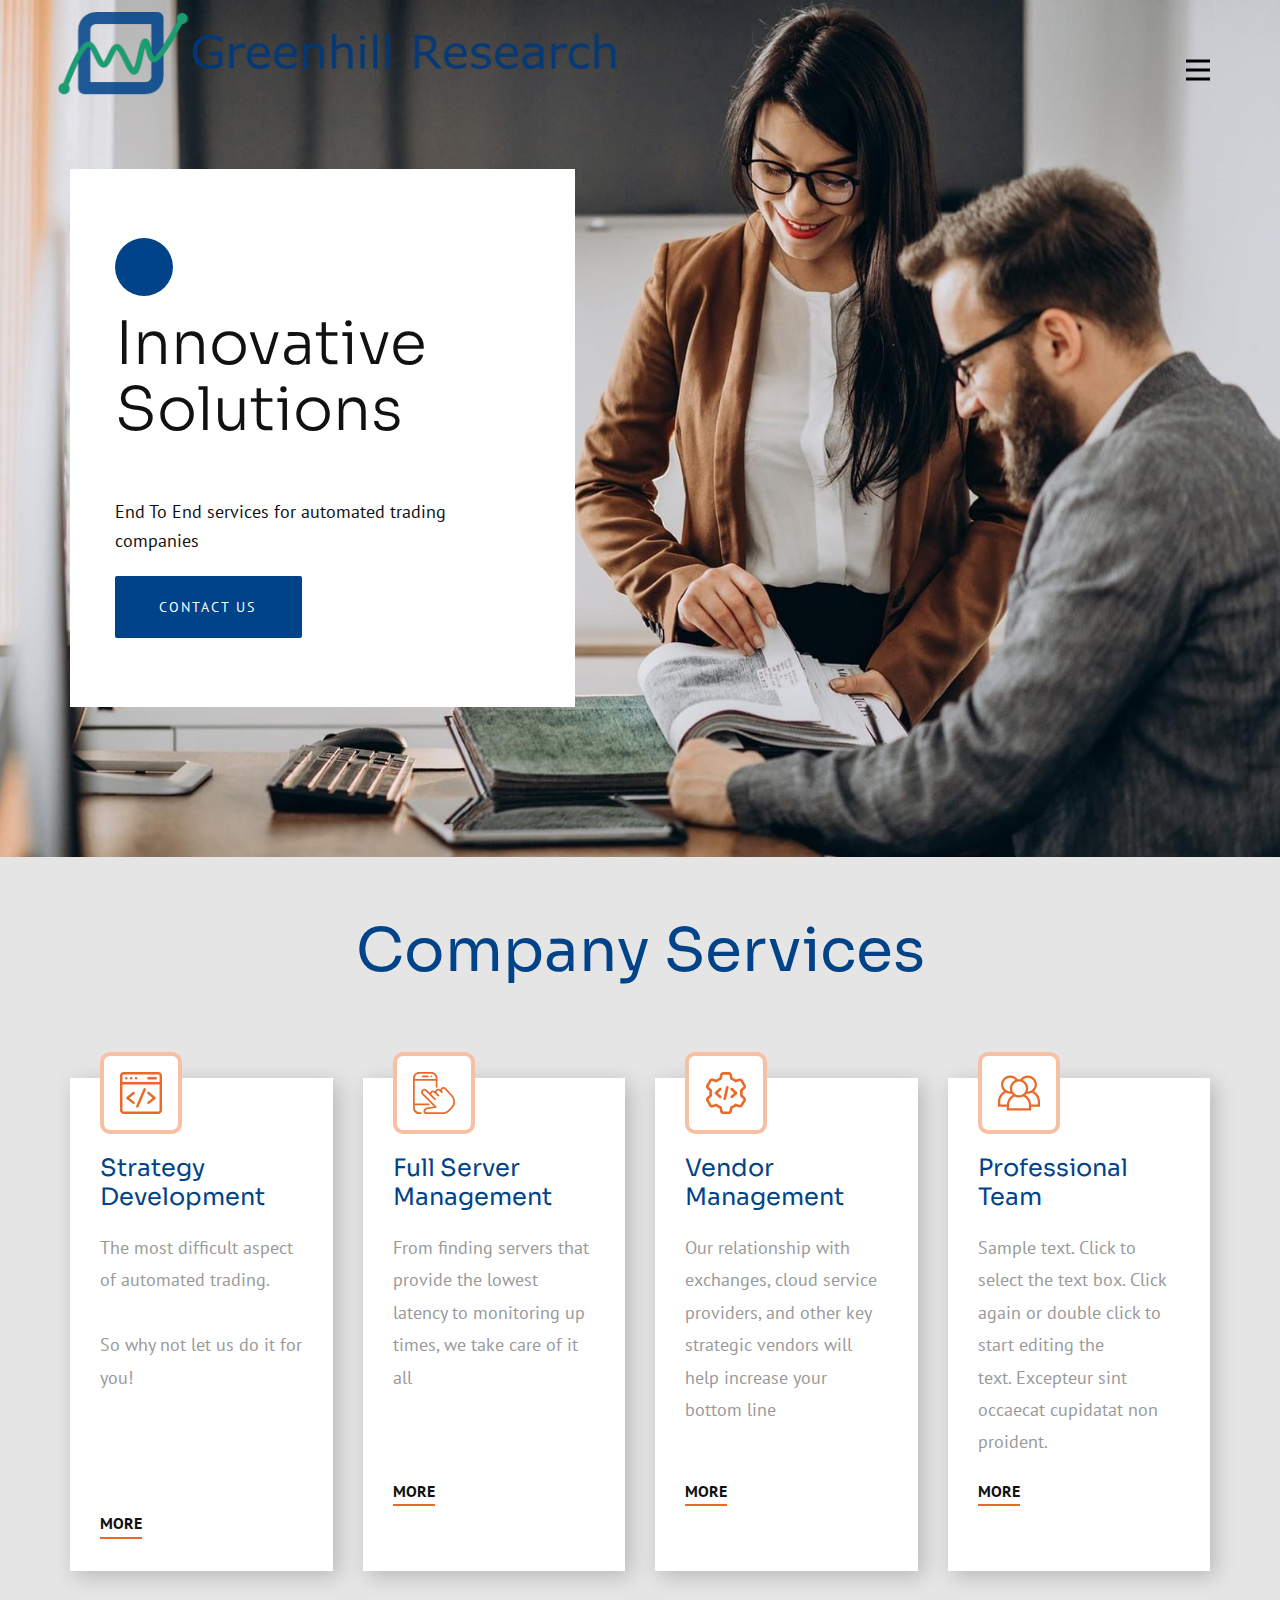
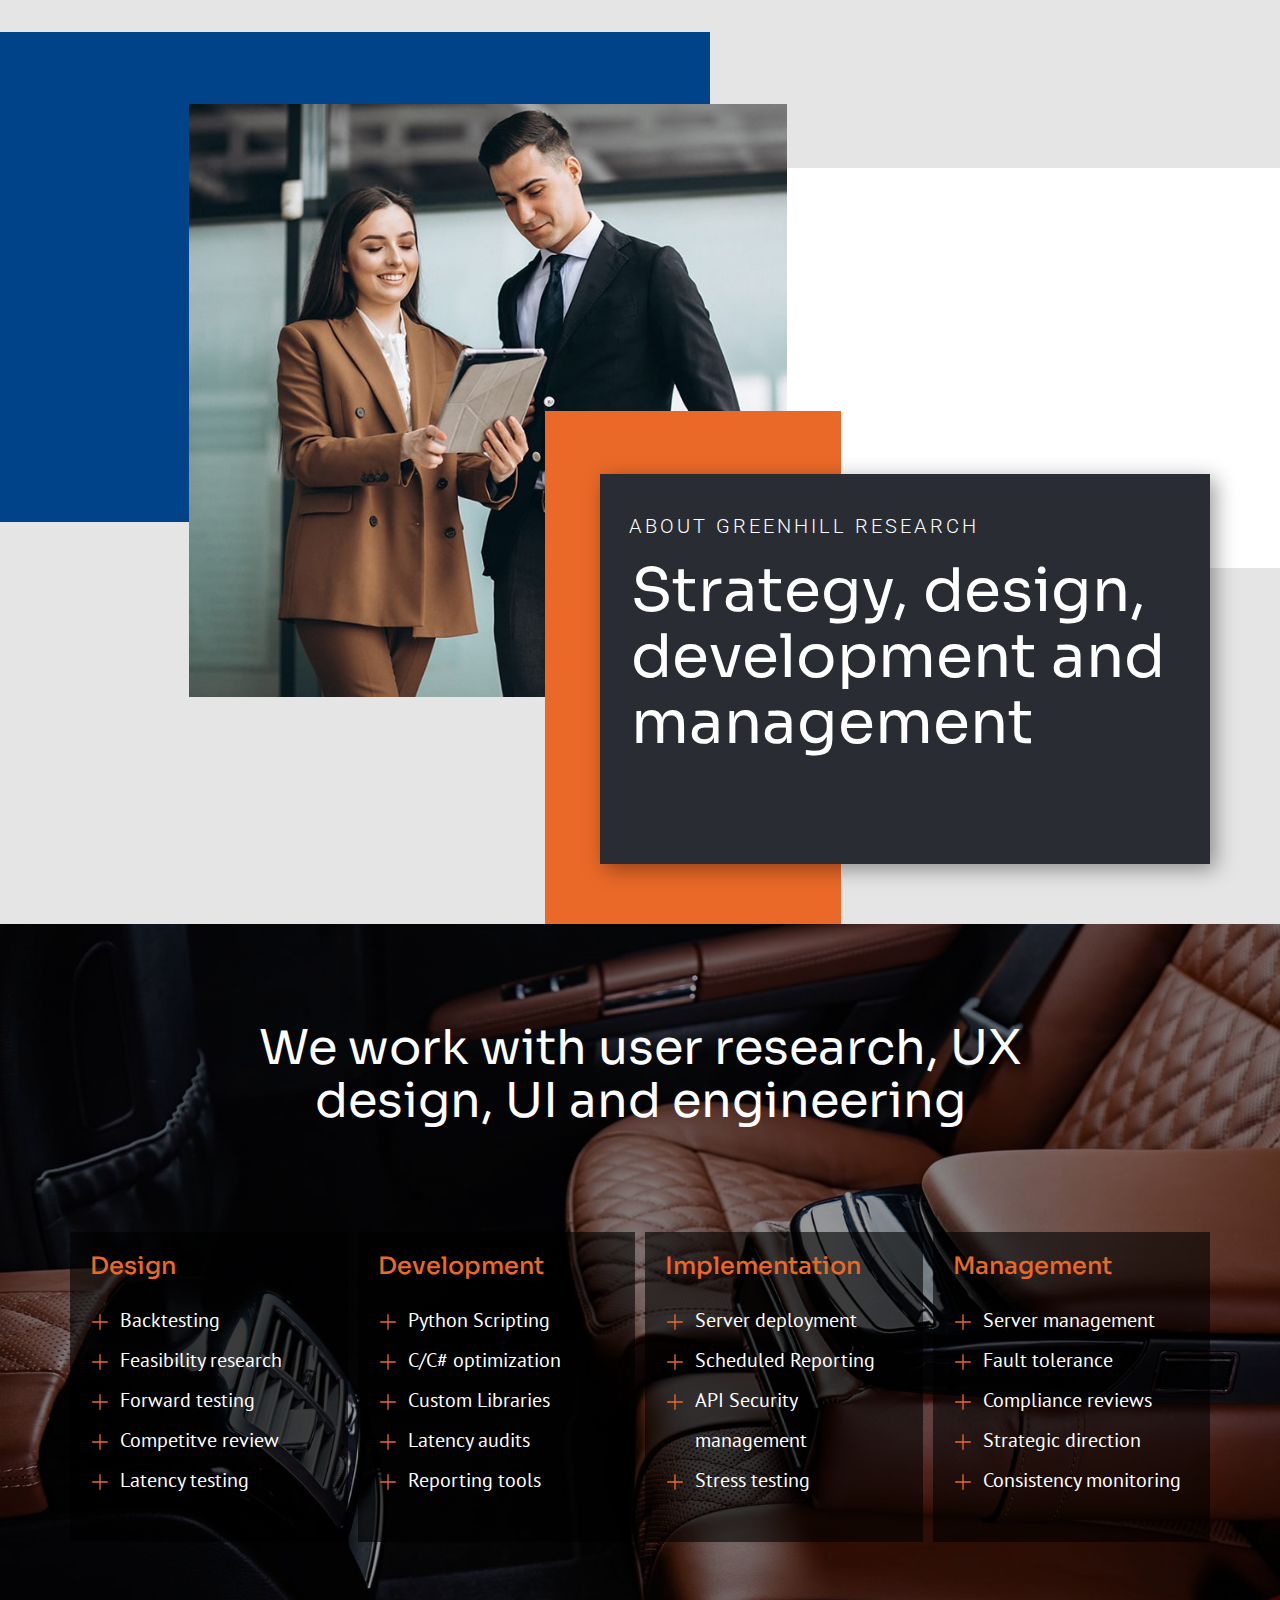
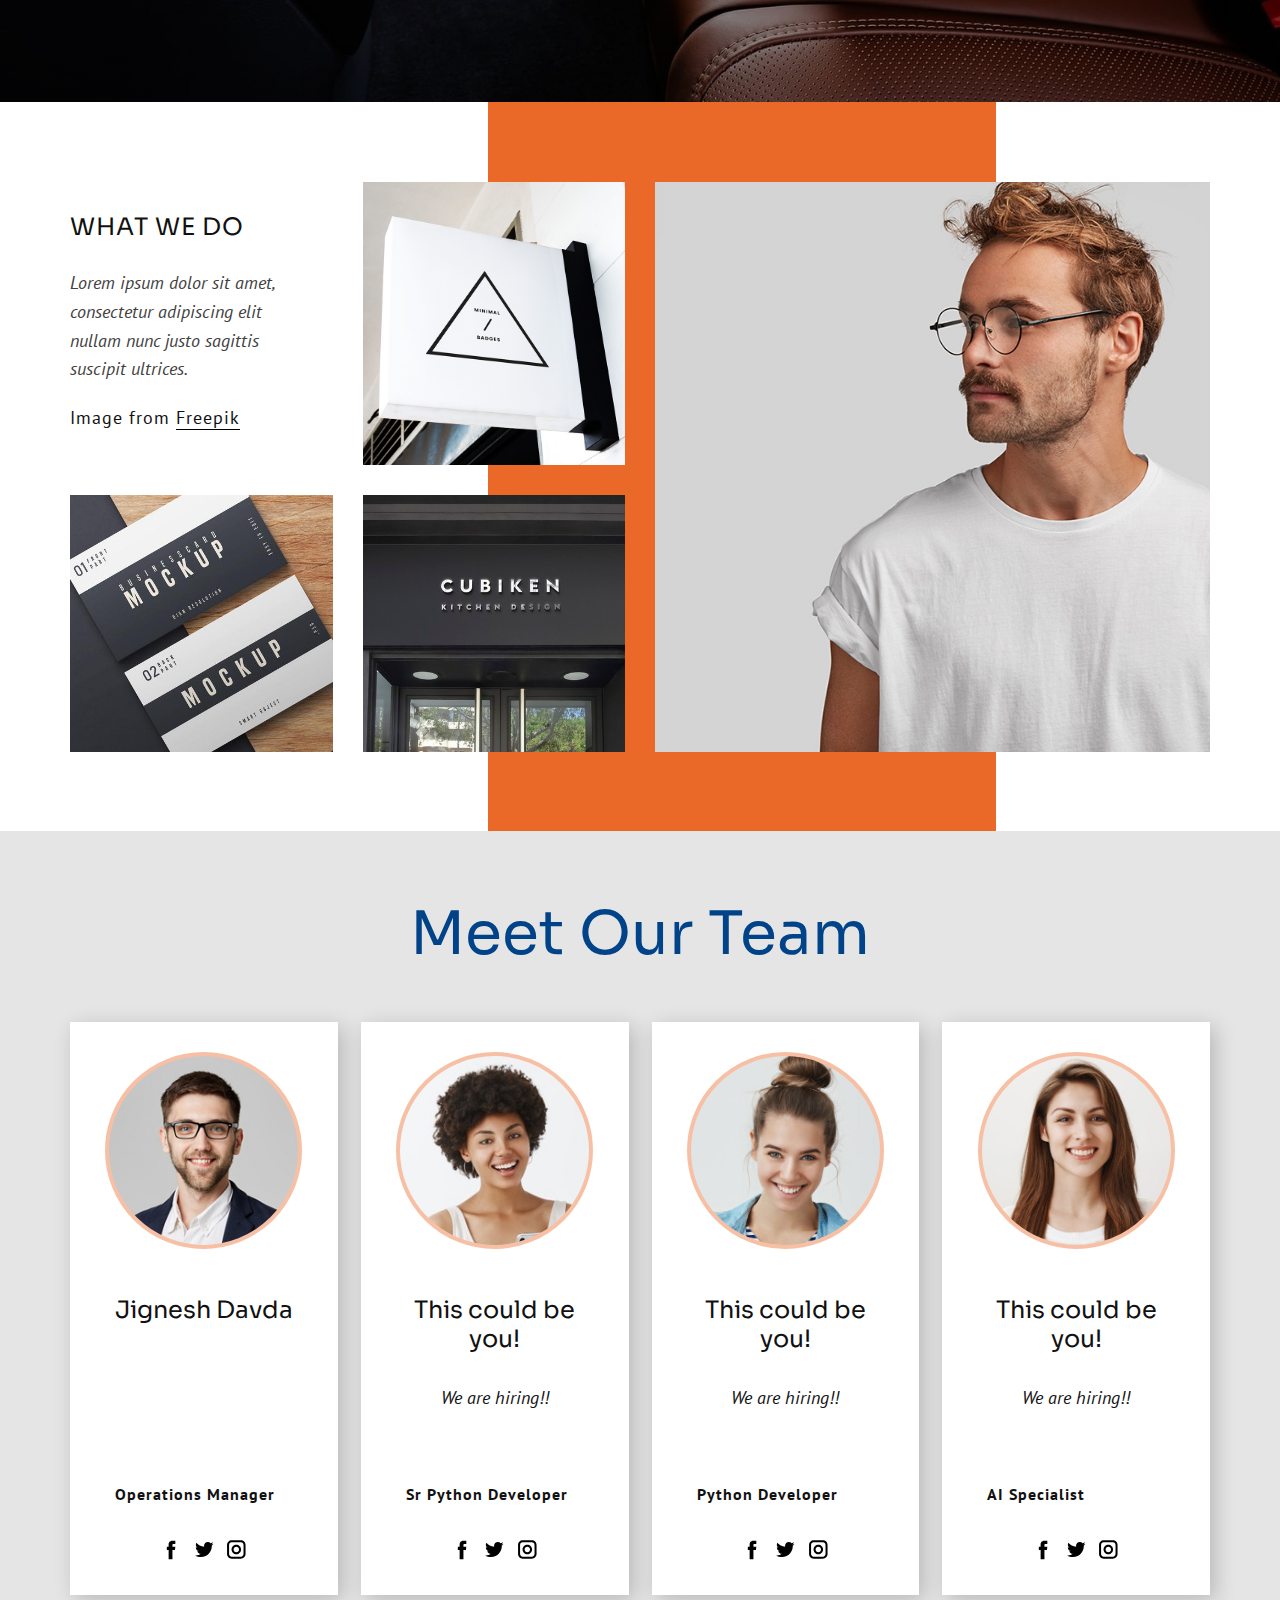
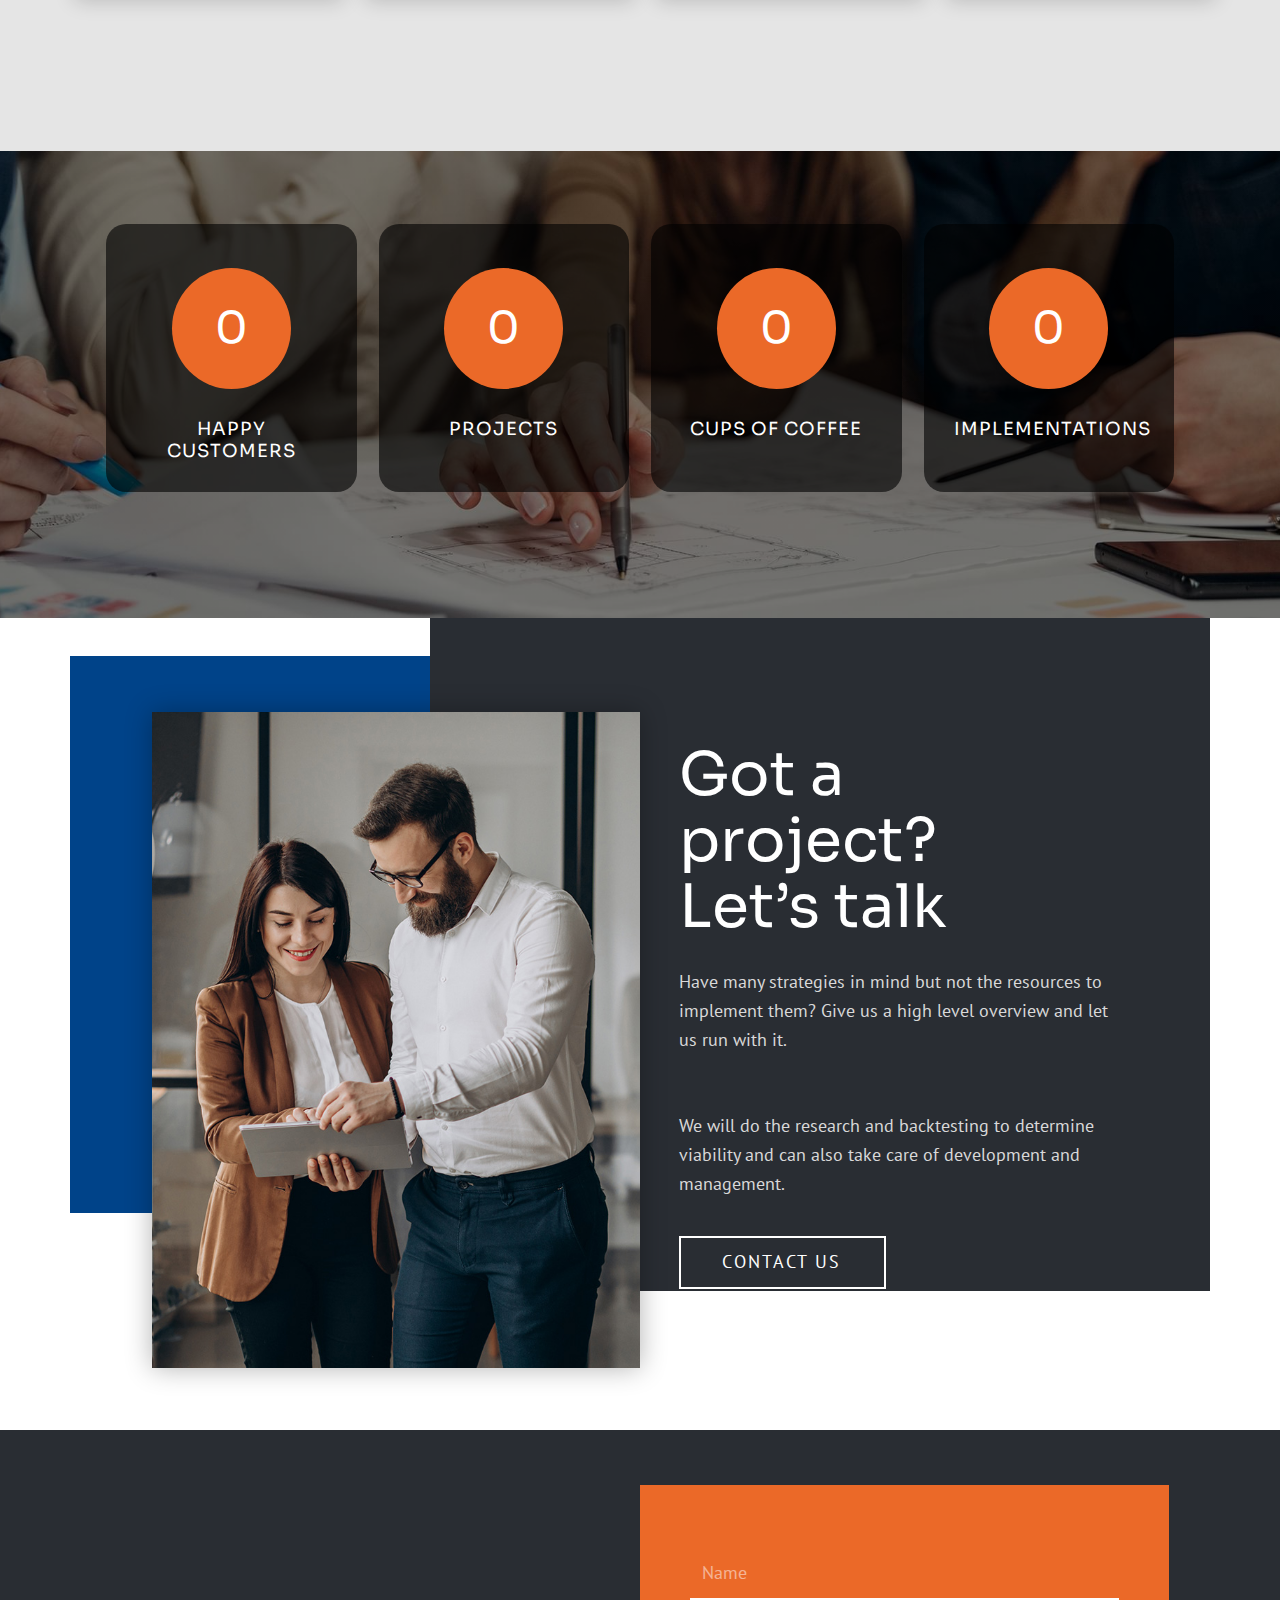
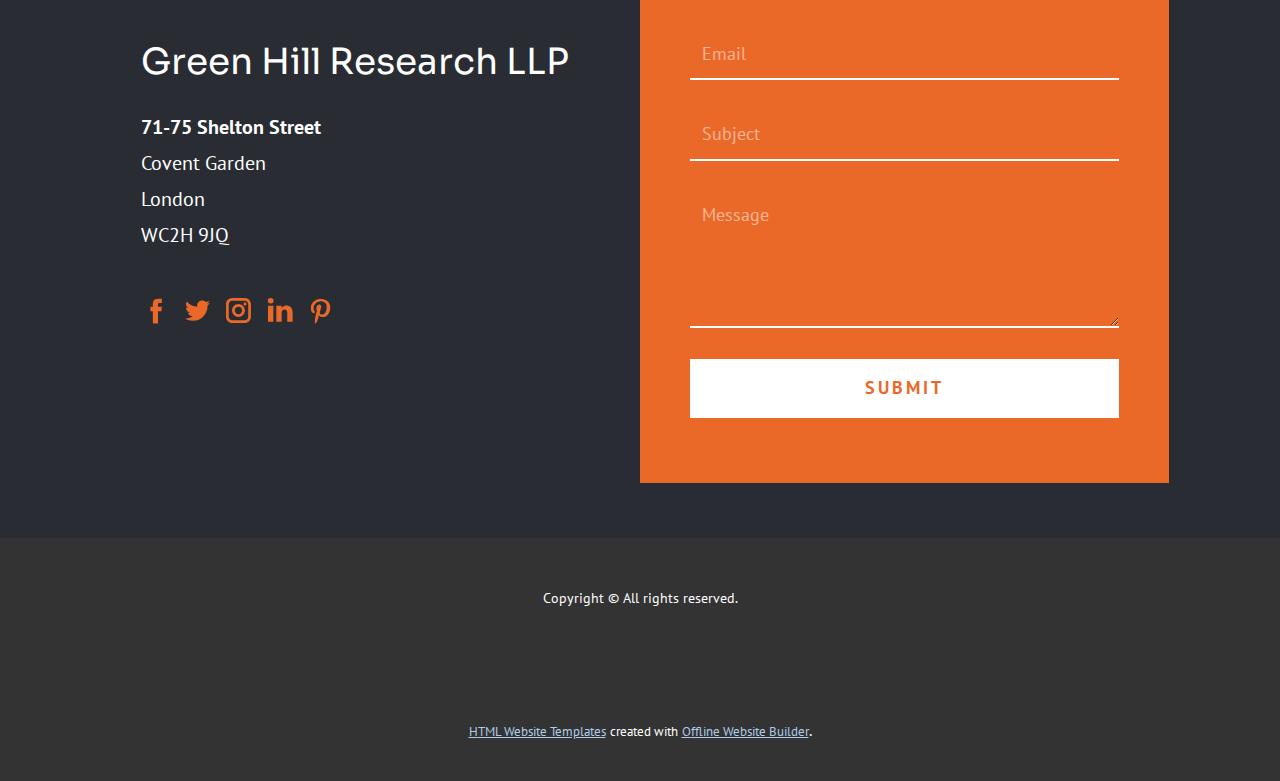
==== index.html @ 26e1e08c "ws files" ====
<!DOCTYPE html>
<html style="font-size: 16px;">
  <head>
    <meta name="viewport" content="width=device-width, initial-scale=1.0">
    <meta charset="utf-8">
    <meta name="keywords" content="Innovative Solutions, Company Services, ​Strategy, design, content and technology, We work with user research, UX design, UI and engineering, Meet Our Team, ​Got a project?
Let’s talk, Nam ultrices ultrices nec tortor pulvinar esteras loremips est orem.">
    <meta name="description" content="">
    <meta name="page_type" content="np-template-header-footer-from-plugin">
    <title>Home</title>
    <link rel="stylesheet" href="nicepage.css" media="screen">
<link rel="stylesheet" href="Home.css" media="screen">
    <script class="u-script" type="text/javascript" src="jquery.js" defer=""></script>
    <script class="u-script" type="text/javascript" src="nicepage.js" defer=""></script>
    <meta name="generator" content="Nicepage 3.26.0, nicepage.com">
    <link rel="icon" href="images/favicon.png">
    <link id="u-theme-google-font" rel="stylesheet" href="https://fonts.googleapis.com/css?family=PT+Sans:400,400i,700,700i|Sora:100,200,300,400,500,600,700,800">
    <link id="u-page-google-font" rel="stylesheet" href="https://fonts.googleapis.com/css?family=Roboto:100,100i,300,300i,400,400i,500,500i,700,700i,900,900i|Sora:100,200,300,400,500,600,700,800">
    
    
    
    
    
    
    
    
    
    
    <script type="application/ld+json">{
		"@context": "http://schema.org",
		"@type": "Organization",
		"name": "",
		"logo": "images/v2.png"
}</script>
    <meta name="theme-color" content="#478ac9">
    <meta property="og:title" content="Home">
    <meta property="og:type" content="website">
  </head>
  <body data-home-page="Home.html" data-home-page-title="Home" class="u-body u-overlap u-overlap-transparent"><header class="u-clearfix u-header u-header" id="sec-3a80"><div class="u-clearfix u-sheet u-sheet-1">
        <a href="https://nicepage.com" class="u-image u-logo u-image-1" data-image-width="1200" data-image-height="184">
          <img src="images/v2.png" class="u-logo-image u-logo-image-1">
        </a>
        <nav class="u-menu u-menu-dropdown u-offcanvas u-menu-1" data-responsive-from="XL">
          <div class="menu-collapse" style="font-size: 1rem; letter-spacing: 0px;">
            <a class="u-button-style u-custom-left-right-menu-spacing u-custom-padding-bottom u-custom-top-bottom-menu-spacing u-nav-link u-text-active-palette-1-base u-text-hover-palette-2-base" href="#">
              <svg><use xmlns:xlink="http://www.w3.org/1999/xlink" xlink:href="#menu-hamburger"></use></svg>
              <svg version="1.1" xmlns="http://www.w3.org/2000/svg" xmlns:xlink="http://www.w3.org/1999/xlink"><defs><symbol id="menu-hamburger" viewBox="0 0 16 16" style="width: 16px; height: 16px;"><rect y="1" width="16" height="2"></rect><rect y="7" width="16" height="2"></rect><rect y="13" width="16" height="2"></rect>
</symbol>
</defs></svg>
            </a>
          </div>
          <div class="u-custom-menu u-nav-container" wfd-invisible="true">
            <ul class="u-nav u-unstyled u-nav-1"><li class="u-nav-item"><a class="u-button-style u-nav-link u-text-active-palette-1-base u-text-hover-palette-2-base" href="Home.html" style="padding: 10px 20px;">Home</a>
</li><li class="u-nav-item"><a class="u-button-style u-nav-link u-text-active-palette-1-base u-text-hover-palette-2-base" href="Page-4.html" style="padding: 10px 20px;">Page 4</a>
</li><li class="u-nav-item"><a class="u-button-style u-nav-link u-text-active-palette-1-base u-text-hover-palette-2-base" href="Page-5.html" style="padding: 10px 20px;">Page 5</a>
</li><li class="u-nav-item"><a class="u-button-style u-nav-link u-text-active-palette-1-base u-text-hover-palette-2-base" href="Page-6.html" style="padding: 10px 20px;">Page 6</a>
</li><li class="u-nav-item"><a class="u-button-style u-nav-link u-text-active-palette-1-base u-text-hover-palette-2-base" href="Page-7.html" style="padding: 10px 20px;">Page 7</a>
</li><li class="u-nav-item"><a class="u-button-style u-nav-link u-text-active-palette-1-base u-text-hover-palette-2-base" href="Home.html" style="padding: 10px 20px;">Home</a>
</li></ul>
          </div>
          <div class="u-custom-menu u-nav-container-collapse">
            <div class="u-black u-container-style u-inner-container-layout u-opacity u-opacity-95 u-sidenav">
              <div class="u-inner-container-layout u-sidenav-overflow">
                <div class="u-menu-close"></div>
                <ul class="u-align-center u-nav u-popupmenu-items u-unstyled u-nav-2"><li class="u-nav-item"><a class="u-button-style u-nav-link" href="Home.html" style="padding: 10px 20px;">Home</a>
</li></ul>
              </div>
            </div>
            <div class="u-black u-menu-overlay u-opacity u-opacity-70" wfd-invisible="true"></div>
          </div>
        </nav>
      </div></header> 
    <section class="u-clearfix u-image u-section-1" id="carousel_2e1d" data-image-width="1620" data-image-height="1080">
      <div class="u-clearfix u-sheet u-sheet-1">
        <div class="u-align-left u-container-style u-group u-shape-rectangle u-white u-group-1">
          <div class="u-container-layout u-valign-middle-lg u-valign-middle-md u-valign-middle-sm u-valign-middle-xl u-container-layout-1">
            <div class="u-custom-color-1 u-shape u-shape-circle u-shape-1"></div>
            <h1 class="u-text u-text-default u-text-1"> Innovative Solutions</h1>
            <p class="u-text u-text-2">
              <br>End To End services for automated trading companies
            </p>
            <a href="https://nicepage.com/k/children-website-templates" class="u-active-black u-border-none u-btn u-btn-round u-button-style u-custom-color-1 u-hover-black u-radius-2 u-text-active-white u-text-hover-white u-btn-1">contact us</a>
          </div>
        </div>
      </div>
    </section>
    <section class="u-align-center-lg u-align-center-md u-align-center-sm u-align-center-xl u-align-left-xs u-clearfix u-grey-10 u-section-2" id="carousel_2469">
      <div class="u-clearfix u-sheet u-valign-middle u-sheet-1">
        <h1 class="u-text u-text-custom-color-1 u-text-default u-text-1">Company Services</h1>
        <div class="u-expanded-width u-list u-list-1">
          <div class="u-repeater u-repeater-1">
            <div class="u-align-left u-container-style u-list-item u-repeater-item u-shape-rectangle u-white u-list-item-1">
              <div class="u-container-layout u-similar-container u-container-layout-1"><span class="u-border-4 u-border-palette-2-light-2 u-icon u-icon-rounded u-radius-10 u-spacing-16 u-white u-icon-1"><svg class="u-svg-link" preserveAspectRatio="xMidYMin slice" viewBox="0 0 512 512" style=""><use xmlns:xlink="http://www.w3.org/1999/xlink" xlink:href="#svg-6a7f"></use></svg><svg class="u-svg-content" viewBox="0 0 512 512" id="svg-6a7f"><path d="m467 1h-422c-24.813 0-45 20.187-45 45v420c0 24.813 20.187 45 45 45h422c24.813 0 45-20.187 45-45v-420c0-24.813-20.187-45-45-45zm-422 30h422c8.271 0 15 6.729 15 15v75h-452v-75c0-8.271 6.729-15 15-15zm422 450h-422c-8.271 0-15-6.729-15-15v-315h452v315c0 8.271-6.729 15-15 15z"></path><path d="m306.909 197.213c-7.614-3.263-16.433.264-19.696 7.878l-90 210c-3.264 7.614.264 16.433 7.878 19.696 7.617 3.264 16.434-.266 19.696-7.878l90-210c3.264-7.615-.264-16.433-7.878-19.696z"></path><path d="m177.713 246.629c-5.176-6.469-14.617-7.517-21.083-2.342l-75 60c-7.499 5.997-7.504 17.424 0 23.426l75 60c6.469 5.176 15.91 4.126 21.083-2.342 5.175-6.469 4.127-15.909-2.343-21.083l-60.358-48.288 60.358-48.287c6.47-5.175 7.518-14.614 2.343-21.084z"></path><path d="m430.37 304.287-75-60c-6.469-5.176-15.909-4.127-21.083 2.342-5.175 6.469-4.127 15.909 2.343 21.083l60.358 48.288-60.358 48.287c-6.47 5.175-7.518 14.614-2.343 21.083 5.182 6.476 14.623 7.512 21.083 2.342l75-60c7.499-5.997 7.504-17.423 0-23.425z"></path><circle cx="76" cy="76" r="15"></circle><circle cx="136" cy="76" r="15"></circle><circle cx="196" cy="76" r="15"></circle><path d="m346 91h90c8.284 0 15-6.716 15-15s-6.716-15-15-15h-90c-8.284 0-15 6.716-15 15s6.716 15 15 15z"></path></svg></span>
                <h5 class="u-text u-text-custom-color-1 u-text-2">Strategy Development</h5>
                <p class="u-text u-text-grey-40 u-text-3">The most difficult aspect of automated trading.&nbsp;<br>
                  <br>So why not let us do it for you!<br>
                  <br>
                  <br>
                  <br>
                </p>
                <a href="https://nicepage.com/wysiwyg-html-editor" class="u-active-none u-border-2 u-border-active-black u-border-hover-black u-border-palette-2-base u-btn u-button-style u-hover-none u-none u-text-body-color u-text-hover-palette-1-base u-btn-1">more</a>
              </div>
            </div>
            <div class="u-align-left u-container-style u-list-item u-repeater-item u-shape-rectangle u-white u-list-item-2">
              <div class="u-container-layout u-similar-container u-container-layout-2"><span class="u-border-4 u-border-palette-2-light-2 u-icon u-icon-rounded u-radius-10 u-spacing-16 u-white u-icon-2"><svg class="u-svg-link" preserveAspectRatio="xMidYMin slice" viewBox="0 0 512 512" style=""><use xmlns:xlink="http://www.w3.org/1999/xlink" xlink:href="#svg-5562"></use></svg><svg class="u-svg-content" viewBox="0 0 512 512" x="0px" y="0px" id="svg-5562" style="enable-background:new 0 0 512 512;"><g><g><path d="M224,0H74.667C33.493,0,0,33.493,0,74.667v362.667C0,478.507,33.493,512,74.667,512H96    c5.888,0,10.667-4.779,10.667-10.667c0-5.888-4.779-10.667-10.667-10.667H74.667c-29.397,0-53.333-23.936-53.333-53.333V74.667    c0-29.397,23.936-53.333,53.333-53.333H224c29.397,0,53.333,23.936,53.333,53.333v106.667c0,5.888,4.779,10.667,10.667,10.667    s10.667-4.779,10.667-10.667V74.667C298.667,33.493,265.173,0,224,0z"></path>
</g>
</g><g><g><path d="M288,85.333H10.667C4.779,85.333,0,90.112,0,96s4.779,10.667,10.667,10.667H288c5.888,0,10.667-4.779,10.667-10.667    S293.888,85.333,288,85.333z"></path>
</g>
</g><g><g><path d="M192,384H10.667C4.779,384,0,388.779,0,394.667s4.779,10.667,10.667,10.667H192c5.888,0,10.667-4.779,10.667-10.667    S197.888,384,192,384z"></path>
</g>
</g><g><g><path d="M181.333,42.667h-64c-5.888,0-10.667,4.779-10.667,10.667S111.445,64,117.333,64h64C187.221,64,192,59.221,192,53.333    S187.221,42.667,181.333,42.667z"></path>
</g>
</g><g><g><path d="M224.427,42.667h-0.213c-5.888,0-10.56,4.779-10.56,10.667S218.539,64,224.427,64c5.888,0,10.667-4.779,10.667-10.667    S230.315,42.667,224.427,42.667z"></path>
</g>
</g><g><g><path d="M481.493,282.347l-80.213-88.149c-15.872-15.872-41.728-15.893-57.749,0.128c-5.077,5.077-8.533,11.157-10.325,17.643    c-15.957-12.203-38.976-11.008-53.675,3.691c-5.056,5.077-8.512,11.157-10.347,17.621c-15.957-12.203-38.976-11.008-53.653,3.712    c-4.971,4.971-8.384,10.923-10.24,17.216l-37.803-37.803c-15.872-15.872-41.728-15.893-57.749,0.128    c-15.893,15.872-15.893,41.728,0,57.621l145.237,145.237l-86.144,13.525C145.557,436.245,128,456.469,128,480    c0,17.643,14.357,32,32,32h201.152c31.339,0,60.8-12.203,82.965-34.368l33.557-33.557C499.819,421.952,512,392.512,512,361.216    C512,331.989,501.163,303.979,481.493,282.347z M462.592,428.992l-33.557,33.557c-18.133,18.133-42.24,28.117-67.883,28.117H160    c-5.888,0-10.667-4.779-10.667-10.667c0-12.971,9.685-24.128,22.656-26.005l106.987-16.811c3.968-0.619,7.232-3.413,8.491-7.232    c1.237-3.797,0.235-8-2.603-10.837L124.8,259.051c-7.573-7.573-7.573-19.883,0.128-27.584c3.797-3.776,8.768-5.675,13.739-5.675    c4.971,0,9.941,1.899,13.739,5.696l106.731,106.731c4.16,4.16,10.923,4.16,15.083,0c2.069-2.091,3.115-4.821,3.115-7.552    c0-2.731-1.045-5.461-3.115-7.531l-43.584-43.584c-7.573-7.573-7.573-19.883,0.128-27.584c7.552-7.552,19.904-7.552,27.456,0    l43.584,43.584c4.16,4.16,10.923,4.16,15.083,0c2.069-2.091,3.115-4.821,3.115-7.552s-1.045-5.461-3.029-7.445l-22.251-22.251    c-7.573-7.573-7.573-19.883,0.128-27.584c7.552-7.552,19.904-7.552,27.456,0l22.251,22.251c0.021,0.021,0.021,0.021,0.021,0.021    l0.021,0.021c0.021,0.021,0.021,0.021,0.021,0.021c0.021,0.021,0.021,0.021,0.021,0.021h0.021c0.021,0,0.021,0.021,0.021,0.021    c4.181,3.947,10.773,3.883,14.869-0.213c4.16-4.16,4.16-10.923,0-15.083l-0.917-0.917c-3.669-3.669-5.696-8.555-5.696-13.739    c0-5.184,2.005-10.048,5.803-13.845c7.573-7.552,19.883-7.531,27.115-0.363l79.872,87.787    c16.064,17.685,24.939,40.597,24.939,64.512C490.667,386.816,480.704,410.88,462.592,428.992z"></path>
</g>
</g></svg></span>
                <h5 class="u-text u-text-custom-color-1 u-text-4">Full Server Management</h5>
                <p class="u-text u-text-grey-40 u-text-5">From finding servers that provide the lowest latency to monitoring up times, we take care of it all<br>
                  <br>
                  <br>
                </p>
                <a href="https://nicepage.app" class="u-active-none u-border-2 u-border-active-black u-border-hover-black u-border-palette-2-base u-btn u-button-style u-hover-none u-none u-text-body-color u-text-hover-palette-1-base u-btn-2">more</a>
              </div>
            </div>
            <div class="u-align-left u-container-style u-list-item u-repeater-item u-shape-rectangle u-white u-list-item-3">
              <div class="u-container-layout u-similar-container u-container-layout-3"><span class="u-border-4 u-border-palette-2-light-2 u-icon u-icon-rounded u-radius-10 u-spacing-16 u-white u-icon-3"><svg class="u-svg-link" preserveAspectRatio="xMidYMin slice" viewBox="0 0 24 24" style=""><use xmlns:xlink="http://www.w3.org/1999/xlink" xlink:href="#svg-23fd"></use></svg><svg class="u-svg-content" viewBox="0 0 24 24" id="svg-23fd"><path d="m13.663 24h-3.326c-.812 0-1.503-.555-1.681-1.349l-.422-1.873c-.687-.291-1.341-.671-1.954-1.134l-1.822.575c-.782.241-1.632-.09-2.024-.788l-1.658-2.868c-.397-.71-.263-1.585.322-2.135l1.412-1.298c-.043-.38-.065-.759-.065-1.13s.021-.75.064-1.13l-1.405-1.292c-.591-.556-.726-1.43-.333-2.131l1.668-2.885c.388-.69 1.237-1.024 2.017-.781l1.824.575c.613-.463 1.268-.843 1.954-1.134l.422-1.874c.178-.793.869-1.348 1.681-1.348h3.326c.812 0 1.503.555 1.681 1.349l.422 1.873c.687.291 1.341.671 1.954 1.134l1.822-.575c.78-.244 1.631.09 2.024.788l1.658 2.868c.397.71.263 1.585-.322 2.135l-1.412 1.298c.043.38.064.759.064 1.13s-.021.75-.064 1.13l1.406 1.292c.002.002.004.004.006.006.585.55.72 1.424.327 2.125l-1.668 2.885c-.389.69-1.238 1.024-2.017.781l-1.825-.576c-.613.463-1.268.843-1.954 1.134l-.422 1.874c-.177.794-.868 1.349-1.68 1.349zm-7.229-5.941c.172 0 .341.059.478.171.685.565 1.435 1 2.228 1.293.238.088.416.291.472.539l.509 2.26c.023.103.115.178.218.178h3.326c.103 0 .194-.075.218-.177l.509-2.26c.056-.248.233-.451.472-.539.793-.293 1.543-.729 2.228-1.293.196-.162.459-.214.703-.137l2.201.695c.104.032.216-.004.265-.093l1.668-2.884c.05-.089.032-.211-.049-.289l-1.688-1.552c-.184-.169-.271-.417-.233-.664.066-.44.1-.88.1-1.307s-.033-.866-.1-1.307c-.037-.247.05-.495.233-.664l1.692-1.556c.076-.072.096-.195.04-.294l-1.658-2.867c-.054-.095-.162-.132-.272-.1l-2.198.694c-.244.077-.507.025-.703-.137-.685-.565-1.435-1-2.228-1.293-.238-.088-.416-.291-.472-.539l-.509-2.26c-.027-.102-.118-.177-.221-.177h-3.326c-.103 0-.194.075-.218.177l-.509 2.261c-.055.248-.233.45-.471.539-.793.293-1.543.728-2.228 1.293-.196.162-.459.213-.703.137l-2.201-.695c-.104-.032-.216.005-.265.093l-1.668 2.883c-.051.09-.031.213.051.291l1.687 1.55c.184.169.271.417.233.664-.066.44-.1.88-.1 1.307s.033.866.1 1.307c.037.247-.05.495-.233.664l-1.692 1.556c-.076.072-.096.195-.04.294l1.658 2.867c.055.096.164.135.272.1l2.198-.694c.074-.024.15-.035.226-.035z"></path><path d="m11.251 16c-.057 0-.113-.006-.17-.019-.403-.093-.655-.496-.562-.899l1.5-6.5c.093-.405.501-.654.899-.563.403.093.655.496.562.899l-1.5 6.5c-.08.348-.388.582-.729.582z"></path><path d="m15.25 15c-.205 0-.409-.083-.558-.248-.277-.308-.252-.782.056-1.06l1.881-1.692-1.881-1.692c-.308-.277-.333-.751-.056-1.06.278-.307.752-.332 1.06-.056l2.5 2.25c.158.143.248.346.248.558s-.09.415-.248.558l-2.5 2.25c-.144.129-.323.192-.502.192z"></path><path d="m8.75 15c-.179 0-.358-.063-.502-.192l-2.5-2.25c-.158-.143-.248-.346-.248-.558s.09-.415.248-.558l2.5-2.25c.308-.277.781-.252 1.06.056.277.308.252.782-.056 1.06l-1.881 1.692 1.881 1.692c.308.277.333.751.056 1.06-.149.165-.353.248-.558.248z"></path></svg></span>
                <h5 class="u-text u-text-custom-color-1 u-text-6">Vendor Management</h5>
                <p class="u-text u-text-grey-40 u-text-7">Our relationship with exchanges, cloud service providers, and other key strategic vendors will help increase your bottom line<br>
                  <br>
                </p>
                <a href="https://nicepage.com/wordpress-themes" class="u-active-none u-border-2 u-border-active-black u-border-hover-black u-border-palette-2-base u-btn u-button-style u-hover-none u-none u-text-body-color u-text-hover-palette-1-base u-btn-3">more</a>
              </div>
            </div>
            <div class="u-align-left u-container-style u-list-item u-repeater-item u-shape-rectangle u-white u-list-item-4">
              <div class="u-container-layout u-similar-container u-container-layout-4"><span class="u-border-4 u-border-palette-2-light-2 u-icon u-icon-rounded u-radius-10 u-spacing-16 u-text-palette-2-base u-white u-icon-4"><svg class="u-svg-link" preserveAspectRatio="xMidYMin slice" viewBox="0 0 372.483 372.483" style=""><use xmlns:xlink="http://www.w3.org/1999/xlink" xlink:href="#svg-9079"></use></svg><svg class="u-svg-content" viewBox="0 0 372.483 372.483" x="0px" y="0px" id="svg-9079" style="enable-background:new 0 0 372.483 372.483;"><g id="XMLID_10_"><g><path d="M372.482,263.045c0-21.796-6.527-42.842-18.877-60.863c-8.883-12.962-20.322-23.726-33.578-31.725    c15.607-14.78,25.372-35.67,25.372-58.811c0-44.684-36.354-81.038-81.037-81.038c-26.496,0-51.316,13.104-66.392,34.615    c-3.831-0.558-7.745-0.859-11.729-0.859s-7.897,0.302-11.728,0.859c-15.077-21.511-39.897-34.615-66.392-34.615    c-44.684,0-81.038,36.354-81.038,81.038c0,23.141,9.765,44.031,25.373,58.811c-13.257,7.998-24.696,18.763-33.578,31.724    C6.528,220.203,0,241.249,0,263.045v45.075h78.121v33.755h216.242V308.12h78.12v-45.075H372.482z M264.362,50.609    c33.656,0,61.037,27.381,61.037,61.038s-27.381,61.038-61.037,61.038c-0.603,0-1.206-0.009-1.81-0.027    c0.046-0.128,0.084-0.259,0.129-0.387c1.042-2.954,1.911-5.988,2.608-9.087c0.049-0.22,0.105-0.438,0.152-0.659    c0.181-0.836,0.34-1.68,0.495-2.526c0.073-0.4,0.148-0.799,0.215-1.2c0.126-0.755,0.24-1.513,0.345-2.274    c0.073-0.529,0.139-1.058,0.202-1.588c0.079-0.672,0.156-1.345,0.219-2.022c0.064-0.691,0.112-1.383,0.158-2.076    c0.036-0.546,0.081-1.09,0.106-1.639c0.055-1.177,0.086-2.356,0.09-3.536c0-0.087,0.007-0.172,0.007-0.26    c0-0.047-0.004-0.094-0.004-0.141c-0.002-1.205-0.037-2.403-0.091-3.597c-0.016-0.347-0.037-0.693-0.057-1.039    c-0.059-1.015-0.136-2.025-0.231-3.03c-0.022-0.228-0.04-0.456-0.063-0.683c-3.022-29.209-21.475-54.21-48.095-65.774    C230.208,58.253,246.8,50.609,264.362,50.609z M165.122,88.131c0.195-0.071,0.392-0.138,0.587-0.208    c0.607-0.217,1.219-0.423,1.834-0.622c0.466-0.149,0.935-0.293,1.407-0.431c0.343-0.101,0.687-0.198,1.032-0.294    c0.616-0.169,1.235-0.334,1.86-0.485c4.62-1.122,9.438-1.731,14.397-1.731c4.963,0.004,9.783,0.614,14.404,1.736    c0.621,0.15,1.236,0.314,1.849,0.482c0.35,0.097,0.7,0.195,1.047,0.298c0.466,0.137,0.93,0.279,1.391,0.426    c0.623,0.201,1.242,0.409,1.856,0.629c0.189,0.067,0.378,0.131,0.566,0.2c20.413,7.549,35.718,25.716,39.182,47.763    c0.027,0.176,0.053,0.353,0.079,0.53c0.111,0.747,0.204,1.5,0.287,2.255c0.03,0.278,0.062,0.555,0.089,0.834    c0.066,0.689,0.115,1.383,0.159,2.079c0.018,0.298,0.043,0.595,0.057,0.894c0.042,0.889,0.065,1.783,0.068,2.682    c0,0.078,0.005,0.154,0.005,0.232c0,0.036-0.002,0.073-0.002,0.109c-0.002,0.87-0.028,1.734-0.066,2.595    c-0.012,0.271-0.024,0.542-0.04,0.812c-0.047,0.832-0.109,1.66-0.189,2.482c-0.031,0.318-0.073,0.635-0.109,0.952    c-0.061,0.532-0.129,1.063-0.203,1.591c-0.058,0.411-0.116,0.823-0.182,1.232c-0.101,0.623-0.213,1.242-0.333,1.859    c-0.107,0.549-0.224,1.096-0.346,1.642c-0.073,0.329-0.149,0.658-0.228,0.985c-0.195,0.811-0.409,1.617-0.637,2.42    c-0.091,0.319-0.176,0.64-0.272,0.956c-0.139,0.46-0.289,0.916-0.438,1.372c-0.12,0.365-0.243,0.728-0.37,1.09    c-0.144,0.411-0.286,0.823-0.438,1.231c-0.259,0.693-0.531,1.38-0.814,2.061c-0.126,0.304-0.26,0.605-0.391,0.908    c-0.247,0.567-0.501,1.131-0.765,1.689c-0.031,0.066-0.062,0.132-0.093,0.198c-0.095,0.198-0.189,0.397-0.286,0.595    c-0.296,0.604-0.604,1.201-0.92,1.793c-0.123,0.23-0.242,0.463-0.368,0.692c-0.008,0.015-0.016,0.029-0.024,0.043    c-0.346,0.63-0.707,1.25-1.074,1.866c-0.146,0.244-0.29,0.489-0.439,0.73c-0.4,0.649-0.811,1.291-1.234,1.923    c-0.263,0.393-0.538,0.778-0.81,1.165c-0.231,0.328-0.461,0.657-0.698,0.98c-0.307,0.418-0.62,0.831-0.938,1.242    c-0.216,0.279-0.434,0.556-0.654,0.832c-0.336,0.42-0.675,0.838-1.021,1.249c-0.215,0.255-0.436,0.505-0.655,0.756    c-0.36,0.413-0.719,0.827-1.089,1.23c-0.22,0.239-0.448,0.469-0.672,0.705c-0.602,0.635-1.218,1.256-1.846,1.865    c-0.373,0.361-0.744,0.723-1.126,1.074c-0.264,0.243-0.535,0.479-0.804,0.718c-0.438,0.389-0.879,0.774-1.328,1.15    c-0.228,0.191-0.458,0.38-0.689,0.568c-0.543,0.442-1.093,0.875-1.652,1.299c-0.152,0.115-0.302,0.232-0.455,0.346    c-10.16,7.553-22.736,12.03-36.34,12.03c-13.605,0-26.183-4.478-36.343-12.033c-0.15-0.112-0.297-0.227-0.446-0.34    c-0.561-0.425-1.114-0.861-1.659-1.305c-0.229-0.187-0.458-0.374-0.684-0.564c-0.451-0.378-0.893-0.765-1.333-1.155    c-0.267-0.238-0.537-0.472-0.8-0.714c-0.383-0.352-0.755-0.715-1.129-1.076c-0.631-0.611-1.248-1.234-1.852-1.871    c-0.221-0.233-0.447-0.46-0.664-0.696c-0.371-0.404-0.73-0.819-1.09-1.232c-0.219-0.251-0.439-0.5-0.654-0.755    c-0.347-0.411-0.685-0.829-1.021-1.248c-0.22-0.276-0.439-0.553-0.655-0.833c-0.317-0.41-0.63-0.823-0.937-1.241    c-0.237-0.324-0.468-0.654-0.699-0.983c-0.272-0.386-0.546-0.77-0.808-1.162c-0.425-0.635-0.838-1.279-1.239-1.93    c-0.147-0.239-0.289-0.48-0.433-0.721c-0.373-0.625-0.738-1.253-1.089-1.892c-0.129-0.235-0.251-0.474-0.378-0.71    c-0.316-0.594-0.625-1.193-0.922-1.798c-0.106-0.215-0.209-0.432-0.312-0.648c-0.016-0.033-0.031-0.066-0.046-0.099    c-0.277-0.584-0.542-1.174-0.801-1.769c-0.123-0.283-0.248-0.565-0.366-0.849c-0.29-0.696-0.567-1.398-0.832-2.106    c-0.143-0.382-0.275-0.768-0.41-1.153c-0.139-0.395-0.273-0.793-0.404-1.192c-0.141-0.432-0.283-0.864-0.415-1.298    c-0.197-0.649-0.383-1.302-0.558-1.959c-0.123-0.461-0.234-0.926-0.347-1.39c-0.088-0.365-0.173-0.73-0.254-1.097    c-0.1-0.45-0.201-0.899-0.291-1.351c-0.139-0.704-0.266-1.412-0.38-2.124c-0.062-0.384-0.116-0.769-0.171-1.153    c-0.081-0.569-0.154-1.141-0.219-1.715c-0.032-0.283-0.069-0.566-0.098-0.849c-0.083-0.843-0.146-1.692-0.194-2.544    c-0.014-0.245-0.025-0.49-0.036-0.735c-0.041-0.911-0.07-1.825-0.07-2.745c0-0.986,0.028-1.965,0.075-2.94    c0.013-0.265,0.035-0.528,0.05-0.792c0.044-0.732,0.097-1.462,0.167-2.188c0.024-0.253,0.053-0.505,0.08-0.757    c0.086-0.786,0.183-1.568,0.299-2.345c0.022-0.151,0.044-0.303,0.068-0.454C129.393,113.864,144.701,95.685,165.122,88.131z     M47.083,111.647c0-33.656,27.381-61.038,61.038-61.038c17.563,0,34.154,7.645,45.625,20.529    c-26.629,11.568-45.086,36.581-48.099,65.802c-0.021,0.198-0.036,0.397-0.055,0.596c-0.1,1.041-0.179,2.086-0.239,3.137    c-0.018,0.32-0.038,0.639-0.053,0.96c-0.057,1.251-0.096,2.506-0.096,3.77c0,1.276,0.037,2.549,0.097,3.821    c0.024,0.512,0.066,1.019,0.099,1.528c0.049,0.732,0.099,1.464,0.167,2.194c0.06,0.649,0.134,1.294,0.21,1.939    c0.066,0.562,0.136,1.122,0.214,1.682c0.102,0.735,0.212,1.467,0.333,2.196c0.073,0.433,0.153,0.865,0.232,1.297    c0.15,0.816,0.303,1.63,0.477,2.437c0.058,0.266,0.124,0.53,0.184,0.795c0.679,3.003,1.522,5.943,2.526,8.81    c0.064,0.185,0.12,0.372,0.185,0.556c-0.603,0.018-1.207,0.027-1.809,0.027C74.464,172.684,47.083,145.303,47.083,111.647z     M94.888,239.148c-0.22,0.347-0.43,0.7-0.646,1.049c-0.457,0.738-0.91,1.478-1.348,2.225c-0.245,0.417-0.481,0.837-0.719,1.257    c-0.394,0.693-0.783,1.388-1.161,2.089c-0.238,0.441-0.472,0.884-0.704,1.327c-0.364,0.697-0.719,1.398-1.067,2.101    c-0.219,0.442-0.437,0.883-0.649,1.327c-0.354,0.741-0.695,1.488-1.032,2.236c-0.183,0.407-0.371,0.811-0.548,1.22    c-0.39,0.896-0.762,1.799-1.127,2.705c-0.107,0.265-0.221,0.527-0.325,0.792c-0.463,1.177-0.906,2.362-1.326,3.553    c-0.096,0.273-0.182,0.549-0.277,0.822c-0.316,0.918-0.624,1.839-0.915,2.764c-0.133,0.425-0.256,0.852-0.384,1.278    c-0.235,0.784-0.466,1.569-0.683,2.359c-0.129,0.47-0.252,0.941-0.375,1.413c-0.198,0.758-0.388,1.518-0.568,2.281    c-0.115,0.483-0.227,0.966-0.334,1.45c-0.172,0.773-0.333,1.549-0.488,2.326c-0.093,0.467-0.189,0.934-0.276,1.403    c-0.157,0.846-0.298,1.696-0.435,2.547c-0.064,0.4-0.135,0.798-0.195,1.198c-0.186,1.25-0.355,2.503-0.497,3.762    c-0.002,0.015-0.003,0.03-0.004,0.045c-0.129,1.145-0.24,2.292-0.333,3.443H20v-25.075c0-34.258,19.694-65.013,50.548-79.631    c11.24,5.908,24.017,9.271,37.572,9.271c3.92,0,7.852-0.29,11.754-0.864c0.608,0.867,1.226,1.725,1.866,2.567    c0.216,0.283,0.44,0.559,0.66,0.839c0.632,0.808,1.273,1.607,1.935,2.39c0.271,0.321,0.549,0.635,0.825,0.952    c0.62,0.712,1.25,1.415,1.894,2.104c0.338,0.363,0.682,0.72,1.026,1.077c0.589,0.607,1.186,1.205,1.793,1.794    c0.228,0.221,0.443,0.455,0.673,0.674c-0.869,0.525-1.73,1.063-2.583,1.612c-0.139,0.089-0.275,0.183-0.413,0.273    c-0.853,0.554-1.697,1.12-2.533,1.697c-0.289,0.2-0.577,0.402-0.865,0.604c-0.745,0.525-1.482,1.059-2.213,1.602    c-0.231,0.172-0.465,0.34-0.694,0.514c-0.93,0.703-1.849,1.419-2.756,2.151c-0.198,0.16-0.392,0.325-0.59,0.487    c-0.722,0.591-1.437,1.192-2.143,1.802c-0.274,0.236-0.546,0.474-0.818,0.713c-0.707,0.623-1.405,1.255-2.096,1.896    c-0.18,0.167-0.364,0.331-0.543,0.5c-0.848,0.798-1.683,1.611-2.506,2.438c-0.214,0.215-0.423,0.434-0.635,0.65    c-0.63,0.643-1.253,1.293-1.868,1.952c-0.244,0.262-0.488,0.524-0.73,0.789c-0.692,0.756-1.374,1.522-2.045,2.299    c-0.105,0.122-0.214,0.24-0.319,0.363c-0.765,0.893-1.513,1.803-2.251,2.722c-0.206,0.256-0.407,0.516-0.61,0.775    c-0.555,0.705-1.102,1.417-1.64,2.136c-0.208,0.278-0.417,0.554-0.622,0.834c-0.704,0.96-1.399,1.928-2.074,2.913    C96.274,236.998,95.572,238.069,94.888,239.148z M98.121,321.876v-13.755v-11.32c0-1.11,0.021-2.216,0.062-3.319    c0.013-0.363,0.042-0.723,0.06-1.085c0.036-0.736,0.07-1.473,0.124-2.206c0.033-0.445,0.083-0.886,0.123-1.33    c0.058-0.646,0.11-1.293,0.182-1.935c0.053-0.47,0.122-0.937,0.182-1.406c0.078-0.611,0.151-1.223,0.241-1.831    c0.073-0.484,0.161-0.964,0.241-1.446c0.098-0.586,0.189-1.174,0.299-1.757c0.093-0.493,0.201-0.981,0.302-1.472    c0.116-0.566,0.227-1.134,0.354-1.696c0.112-0.496,0.24-0.987,0.36-1.481c0.135-0.55,0.264-1.103,0.409-1.65    c0.132-0.497,0.278-0.989,0.418-1.482c0.152-0.537,0.3-1.075,0.462-1.608c0.151-0.496,0.317-0.988,0.476-1.481    c0.17-0.523,0.335-1.047,0.514-1.566c0.17-0.491,0.353-0.978,0.531-1.465c0.188-0.514,0.372-1.03,0.569-1.54    c0.188-0.485,0.388-0.964,0.583-1.446c0.205-0.503,0.407-1.009,0.621-1.508c0.207-0.481,0.425-0.957,0.64-1.433    c0.221-0.491,0.44-0.984,0.67-1.47c0.225-0.475,0.461-0.944,0.694-1.415c0.238-0.48,0.473-0.961,0.719-1.436    c0.243-0.468,0.496-0.93,0.747-1.393c0.254-0.469,0.505-0.938,0.767-1.402c0.26-0.46,0.53-0.913,0.797-1.368    c0.27-0.458,0.538-0.917,0.817-1.371c0.277-0.451,0.563-0.895,0.848-1.341c0.286-0.447,0.57-0.894,0.864-1.336    s0.596-0.878,0.898-1.314c0.301-0.435,0.601-0.87,0.909-1.3c0.31-0.432,0.629-0.858,0.948-1.285    c0.316-0.423,0.631-0.846,0.954-1.263c0.326-0.421,0.66-0.836,0.994-1.252c0.331-0.412,0.663-0.823,1.001-1.229    c0.341-0.408,0.689-0.811,1.037-1.213c0.347-0.401,0.695-0.802,1.05-1.198c0.355-0.396,0.718-0.786,1.08-1.176    c0.362-0.389,0.724-0.776,1.093-1.158c0.37-0.384,0.747-0.762,1.125-1.139c0.377-0.377,0.756-0.752,1.14-1.123    c0.383-0.369,0.772-0.733,1.163-1.096c0.392-0.364,0.786-0.727,1.185-1.085c0.398-0.356,0.8-0.707,1.205-1.056    c0.406-0.351,0.815-0.7,1.228-1.044c0.411-0.342,0.826-0.679,1.244-1.014c0.421-0.338,0.845-0.673,1.273-1.004    c0.423-0.326,0.85-0.648,1.279-0.968c0.436-0.325,0.875-0.646,1.319-0.963c0.434-0.311,0.872-0.617,1.313-0.921    c0.452-0.311,0.906-0.618,1.364-0.921c0.445-0.294,0.894-0.585,1.345-0.872c0.467-0.297,0.937-0.59,1.41-0.878    c0.456-0.278,0.915-0.553,1.377-0.823c0.48-0.281,0.964-0.558,1.451-0.831c0.467-0.262,0.937-0.521,1.41-0.775    c0.495-0.266,0.994-0.527,1.496-0.785c0.476-0.245,0.954-0.486,1.436-0.723c0.379-0.186,0.762-0.366,1.145-0.547    c11.239,5.908,24.018,9.27,37.572,9.27c13.555,0,26.333-3.362,37.572-9.27c0.38,0.18,0.76,0.359,1.136,0.543    c0.488,0.24,0.971,0.484,1.453,0.731c0.496,0.255,0.99,0.513,1.48,0.776c0.478,0.257,0.953,0.519,1.425,0.784    c0.481,0.27,0.959,0.543,1.433,0.821c0.469,0.274,0.934,0.553,1.396,0.835c0.467,0.285,0.93,0.573,1.39,0.866    c0.458,0.291,0.912,0.585,1.363,0.884c0.453,0.299,0.902,0.603,1.348,0.91c0.445,0.307,0.888,0.616,1.327,0.93    c0.439,0.314,0.873,0.632,1.305,0.954c0.434,0.322,0.865,0.647,1.292,0.977c0.424,0.328,0.844,0.66,1.262,0.995    c0.42,0.337,0.838,0.676,1.252,1.02c0.411,0.342,0.817,0.689,1.221,1.038c0.407,0.351,0.812,0.704,1.212,1.063    c0.396,0.355,0.787,0.715,1.176,1.076c0.394,0.366,0.787,0.734,1.174,1.107c0.381,0.367,0.756,0.739,1.129,1.112    c0.38,0.38,0.76,0.761,1.133,1.147c0.366,0.38,0.727,0.764,1.086,1.15c0.366,0.393,0.731,0.787,1.089,1.186    c0.352,0.392,0.697,0.789,1.041,1.187c0.351,0.405,0.702,0.811,1.045,1.223c0.337,0.403,0.666,0.812,0.995,1.221    c0.336,0.418,0.672,0.835,1,1.259c0.322,0.415,0.635,0.836,0.949,1.257c0.32,0.428,0.64,0.857,0.952,1.291    c0.307,0.427,0.606,0.861,0.905,1.294c0.303,0.438,0.607,0.876,0.902,1.32c0.292,0.439,0.574,0.883,0.858,1.327    c0.287,0.449,0.575,0.897,0.854,1.351c0.276,0.449,0.542,0.905,0.81,1.359c0.27,0.458,0.542,0.915,0.803,1.378    c0.261,0.462,0.511,0.93,0.764,1.396c0.252,0.465,0.506,0.929,0.749,1.398c0.246,0.474,0.48,0.955,0.718,1.434    c0.233,0.471,0.47,0.941,0.695,1.417c0.23,0.486,0.448,0.977,0.668,1.467c0.216,0.479,0.435,0.955,0.642,1.438    c0.213,0.495,0.412,0.996,0.616,1.496c0.198,0.486,0.4,0.97,0.589,1.46c0.196,0.507,0.379,1.02,0.566,1.532    c0.179,0.489,0.362,0.976,0.532,1.469c0.18,0.521,0.346,1.048,0.516,1.573c0.159,0.491,0.324,0.98,0.474,1.475    c0.163,0.533,0.31,1.072,0.463,1.609c0.14,0.493,0.286,0.984,0.418,1.481c0.145,0.547,0.274,1.099,0.409,1.65    c0.121,0.493,0.248,0.985,0.36,1.481c0.127,0.562,0.237,1.129,0.354,1.694c0.101,0.491,0.209,0.98,0.302,1.474    c0.109,0.578,0.199,1.161,0.297,1.743c0.081,0.487,0.171,0.971,0.244,1.461c0.09,0.603,0.162,1.211,0.24,1.817    c0.061,0.473,0.131,0.943,0.184,1.418c0.072,0.642,0.124,1.289,0.182,1.935c0.04,0.444,0.09,0.885,0.123,1.33    c0.055,0.733,0.088,1.471,0.124,2.208c0.018,0.361,0.047,0.721,0.06,1.083c0.041,1.103,0.062,2.209,0.062,3.319v11.319v13.757    H98.121z M294.015,288.12c-0.196-2.436-0.478-4.857-0.836-7.263c-0.057-0.381-0.125-0.759-0.186-1.139    c-0.139-0.871-0.284-1.74-0.445-2.606c-0.085-0.456-0.178-0.91-0.269-1.365c-0.157-0.791-0.321-1.58-0.496-2.366    c-0.106-0.474-0.216-0.948-0.328-1.42c-0.183-0.772-0.375-1.541-0.575-2.308c-0.121-0.465-0.242-0.929-0.37-1.393    c-0.219-0.798-0.453-1.592-0.691-2.385c-0.126-0.418-0.246-0.837-0.377-1.254c-0.295-0.939-0.607-1.873-0.928-2.805    c-0.09-0.26-0.172-0.523-0.264-0.783c-0.422-1.195-0.865-2.383-1.33-3.564c-0.1-0.253-0.209-0.503-0.311-0.756    c-0.369-0.917-0.747-1.832-1.142-2.74c-0.175-0.403-0.36-0.801-0.54-1.202c-0.34-0.756-0.684-1.509-1.042-2.257    c-0.209-0.438-0.425-0.873-0.64-1.308c-0.351-0.71-0.71-1.417-1.077-2.12c-0.23-0.44-0.461-0.878-0.697-1.315    c-0.38-0.703-0.77-1.401-1.166-2.097c-0.238-0.418-0.473-0.836-0.716-1.251c-0.44-0.751-0.895-1.494-1.355-2.236    c-0.214-0.346-0.422-0.695-0.64-1.038c-0.685-1.079-1.387-2.15-2.113-3.209c-0.676-0.986-1.371-1.954-2.075-2.914    c-0.204-0.278-0.412-0.553-0.618-0.829c-0.541-0.723-1.09-1.437-1.647-2.145c-0.201-0.255-0.4-0.513-0.604-0.766    c-0.739-0.922-1.49-1.834-2.257-2.729c-0.1-0.116-0.203-0.229-0.303-0.345c-0.676-0.783-1.364-1.555-2.061-2.317    c-0.24-0.262-0.481-0.521-0.723-0.781c-0.618-0.663-1.245-1.318-1.879-1.964c-0.209-0.213-0.414-0.428-0.625-0.639    c-0.825-0.828-1.663-1.644-2.513-2.444c-0.175-0.165-0.355-0.325-0.531-0.489c-0.695-0.645-1.397-1.28-2.107-1.906    c-0.27-0.238-0.542-0.474-0.814-0.71c-0.708-0.611-1.423-1.212-2.146-1.804c-0.197-0.161-0.39-0.326-0.588-0.486    c-0.906-0.732-1.825-1.448-2.754-2.15c-0.232-0.175-0.468-0.345-0.701-0.518c-0.728-0.54-1.461-1.072-2.203-1.594    c-0.291-0.205-0.582-0.409-0.874-0.611c-0.828-0.571-1.663-1.131-2.507-1.679c-0.148-0.096-0.293-0.196-0.441-0.291    c-0.852-0.547-1.71-1.084-2.578-1.608c0.224-0.213,0.434-0.44,0.655-0.656c0.62-0.6,1.229-1.21,1.829-1.83    c0.335-0.346,0.668-0.693,0.996-1.045c0.655-0.7,1.293-1.414,1.923-2.137c0.268-0.307,0.537-0.612,0.8-0.924    c0.671-0.794,1.323-1.605,1.964-2.426c0.21-0.268,0.425-0.532,0.631-0.803c0.643-0.845,1.264-1.707,1.875-2.577    c3.902,0.573,7.834,0.863,11.754,0.863c13.555,0,26.333-3.362,37.572-9.271c30.855,14.618,50.548,45.373,50.548,79.631v25.074    H294.015z"></path>
</g>
</g></svg></span>
                <h5 class="u-text u-text-custom-color-1 u-text-8">Professional Team</h5>
                <p class="u-text u-text-grey-40 u-text-9">Sample text. Click to select the text box. Click again or double click to start editing the text.&nbsp;Excepteur sint occaecat cupidatat non proident.</p>
                <a href="https://nicepage.com/k/result-html-templates" class="u-active-none u-border-2 u-border-active-black u-border-hover-black u-border-palette-2-base u-btn u-button-style u-hover-none u-none u-text-body-color u-text-hover-palette-1-base u-btn-4">more</a>
              </div>
            </div>
          </div>
        </div>
      </div>
    </section>
    <section class="u-clearfix u-grey-10 u-section-3" id="sec-9430">
      <div class="u-shape u-shape-rectangle u-white u-shape-1"></div>
      <div class="u-custom-color-1 u-shape u-shape-rectangle u-shape-2"></div>
      <img src="images/gh-min.jpg" alt="" class="u-image u-image-default u-image-1">
      <div class="u-palette-2-base u-shape u-shape-rectangle u-shape-3"></div>
      <div class="u-container-style u-group u-palette-5-dark-3 u-group-1">
        <div class="u-container-layout u-valign-middle-xs u-container-layout-1">
          <h5 class="u-text u-text-1"> about GREENHILL RESEARCH</h5>
          <h1 class="u-text u-text-2"> Strategy, design, development and management</h1>
        </div>
      </div>
    </section>
    <section class="u-align-center u-clearfix u-image u-shading u-section-4" id="carousel_62c3" data-image-width="1620" data-image-height="1080">
      <div class="u-clearfix u-sheet u-sheet-1">
        <h1 class="u-text u-text-1">We work with user research, UX design, UI and engineering</h1>
        <div class="u-expanded-width u-list u-list-1">
          <div class="u-repeater u-repeater-1">
            <div class="u-align-left u-black u-container-style u-list-item u-opacity u-opacity-60 u-repeater-item u-shape-rectangle">
              <div class="u-container-layout u-similar-container u-valign-top u-container-layout-1">
                <h4 class="u-text u-text-default u-text-palette-2-base u-text-2">Design</h4>
                <ul class="u-custom-list u-text u-text-3">
                  <li style="margin-left: 1.5em;">
                    <div class="u-list-icon u-text-palette-2-base">
                      <svg class="u-svg-content" viewBox="0 0 409.6 409.6" x="0px" y="0px" id="svg-8185"><g><g><path d="M392.533,187.733H221.867V17.067C221.867,7.641,214.226,0,204.8,0s-17.067,7.641-17.067,17.067v170.667H17.067    C7.641,187.733,0,195.374,0,204.8s7.641,17.067,17.067,17.067h170.667v170.667c0,9.426,7.641,17.067,17.067,17.067    s17.067-7.641,17.067-17.067V221.867h170.667c9.426,0,17.067-7.641,17.067-17.067S401.959,187.733,392.533,187.733z"></path>
</g>
</g></svg>
                    </div>Backtesting
                  </li>
                  <li style="margin-left: 1.5em;">
                    <div class="u-list-icon u-text-palette-2-base">
                      <svg class="u-svg-content" viewBox="0 0 409.6 409.6" x="0px" y="0px" id="svg-8185"><g><g><path d="M392.533,187.733H221.867V17.067C221.867,7.641,214.226,0,204.8,0s-17.067,7.641-17.067,17.067v170.667H17.067    C7.641,187.733,0,195.374,0,204.8s7.641,17.067,17.067,17.067h170.667v170.667c0,9.426,7.641,17.067,17.067,17.067    s17.067-7.641,17.067-17.067V221.867h170.667c9.426,0,17.067-7.641,17.067-17.067S401.959,187.733,392.533,187.733z"></path>
</g>
</g></svg>
                    </div>Feasibility research
                  </li>
                  <li style="margin-left: 1.5em;">
                    <div class="u-list-icon u-text-palette-2-base">
                      <svg class="u-svg-content" viewBox="0 0 409.6 409.6" x="0px" y="0px" id="svg-8185"><g><g><path d="M392.533,187.733H221.867V17.067C221.867,7.641,214.226,0,204.8,0s-17.067,7.641-17.067,17.067v170.667H17.067    C7.641,187.733,0,195.374,0,204.8s7.641,17.067,17.067,17.067h170.667v170.667c0,9.426,7.641,17.067,17.067,17.067    s17.067-7.641,17.067-17.067V221.867h170.667c9.426,0,17.067-7.641,17.067-17.067S401.959,187.733,392.533,187.733z"></path>
</g>
</g></svg>
                    </div>Forward testing
                  </li>
                  <li style="margin-left: 1.5em;">
                    <div class="u-list-icon u-text-palette-2-base">
                      <svg class="u-svg-content" viewBox="0 0 409.6 409.6" x="0px" y="0px" id="svg-8185"><g><g><path d="M392.533,187.733H221.867V17.067C221.867,7.641,214.226,0,204.8,0s-17.067,7.641-17.067,17.067v170.667H17.067    C7.641,187.733,0,195.374,0,204.8s7.641,17.067,17.067,17.067h170.667v170.667c0,9.426,7.641,17.067,17.067,17.067    s17.067-7.641,17.067-17.067V221.867h170.667c9.426,0,17.067-7.641,17.067-17.067S401.959,187.733,392.533,187.733z"></path>
</g>
</g></svg>
                    </div>Competitve review
                  </li>
                  <li style="margin-left: 1.5em;">
                    <div class="u-list-icon u-text-palette-2-base">
                      <svg class="u-svg-content" viewBox="0 0 409.6 409.6" x="0px" y="0px" id="svg-8185"><g><g><path d="M392.533,187.733H221.867V17.067C221.867,7.641,214.226,0,204.8,0s-17.067,7.641-17.067,17.067v170.667H17.067    C7.641,187.733,0,195.374,0,204.8s7.641,17.067,17.067,17.067h170.667v170.667c0,9.426,7.641,17.067,17.067,17.067    s17.067-7.641,17.067-17.067V221.867h170.667c9.426,0,17.067-7.641,17.067-17.067S401.959,187.733,392.533,187.733z"></path>
</g>
</g></svg>
                    </div>Latency testing<br>
                  </li>
                </ul>
              </div>
            </div>
            <div class="u-align-left u-black u-container-style u-list-item u-opacity u-opacity-60 u-repeater-item u-shape-rectangle u-list-item-2">
              <div class="u-container-layout u-similar-container u-valign-top u-container-layout-2">
                <h4 class="u-text u-text-default u-text-palette-2-base u-text-4">Development</h4>
                <ul class="u-custom-list u-text u-text-5">
                  <li style="margin-left: 1.5em;">
                    <div class="u-list-icon u-text-palette-2-base">
                      <svg class="u-svg-content" viewBox="0 0 409.6 409.6" x="0px" y="0px" id="svg-a797"><g><g><path d="M392.533,187.733H221.867V17.067C221.867,7.641,214.226,0,204.8,0s-17.067,7.641-17.067,17.067v170.667H17.067    C7.641,187.733,0,195.374,0,204.8s7.641,17.067,17.067,17.067h170.667v170.667c0,9.426,7.641,17.067,17.067,17.067    s17.067-7.641,17.067-17.067V221.867h170.667c9.426,0,17.067-7.641,17.067-17.067S401.959,187.733,392.533,187.733z"></path>
</g>
</g></svg>
                    </div>Python Scripting
                  </li>
                  <li style="margin-left: 1.5em;">
                    <div class="u-list-icon u-text-palette-2-base">
                      <svg class="u-svg-content" viewBox="0 0 409.6 409.6" x="0px" y="0px" id="svg-a797"><g><g><path d="M392.533,187.733H221.867V17.067C221.867,7.641,214.226,0,204.8,0s-17.067,7.641-17.067,17.067v170.667H17.067    C7.641,187.733,0,195.374,0,204.8s7.641,17.067,17.067,17.067h170.667v170.667c0,9.426,7.641,17.067,17.067,17.067    s17.067-7.641,17.067-17.067V221.867h170.667c9.426,0,17.067-7.641,17.067-17.067S401.959,187.733,392.533,187.733z"></path>
</g>
</g></svg>
                    </div>C/C# optimization
                  </li>
                  <li style="margin-left: 1.5em;">
                    <div class="u-list-icon u-text-palette-2-base">
                      <svg class="u-svg-content" viewBox="0 0 409.6 409.6" x="0px" y="0px" id="svg-a797"><g><g><path d="M392.533,187.733H221.867V17.067C221.867,7.641,214.226,0,204.8,0s-17.067,7.641-17.067,17.067v170.667H17.067    C7.641,187.733,0,195.374,0,204.8s7.641,17.067,17.067,17.067h170.667v170.667c0,9.426,7.641,17.067,17.067,17.067    s17.067-7.641,17.067-17.067V221.867h170.667c9.426,0,17.067-7.641,17.067-17.067S401.959,187.733,392.533,187.733z"></path>
</g>
</g></svg>
                    </div>Custom Libraries
                  </li>
                  <li style="margin-left: 1.5em;">
                    <div class="u-list-icon u-text-palette-2-base">
                      <svg class="u-svg-content" viewBox="0 0 409.6 409.6" x="0px" y="0px" id="svg-a797"><g><g><path d="M392.533,187.733H221.867V17.067C221.867,7.641,214.226,0,204.8,0s-17.067,7.641-17.067,17.067v170.667H17.067    C7.641,187.733,0,195.374,0,204.8s7.641,17.067,17.067,17.067h170.667v170.667c0,9.426,7.641,17.067,17.067,17.067    s17.067-7.641,17.067-17.067V221.867h170.667c9.426,0,17.067-7.641,17.067-17.067S401.959,187.733,392.533,187.733z"></path>
</g>
</g></svg>
                    </div>Latency audits
                  </li>
                  <li style="margin-left: 1.5em;">
                    <div class="u-list-icon u-text-palette-2-base">
                      <svg class="u-svg-content" viewBox="0 0 409.6 409.6" x="0px" y="0px" id="svg-a797"><g><g><path d="M392.533,187.733H221.867V17.067C221.867,7.641,214.226,0,204.8,0s-17.067,7.641-17.067,17.067v170.667H17.067    C7.641,187.733,0,195.374,0,204.8s7.641,17.067,17.067,17.067h170.667v170.667c0,9.426,7.641,17.067,17.067,17.067    s17.067-7.641,17.067-17.067V221.867h170.667c9.426,0,17.067-7.641,17.067-17.067S401.959,187.733,392.533,187.733z"></path>
</g>
</g></svg>
                    </div>Reporting tools<br>
                  </li>
                </ul>
              </div>
            </div>
            <div class="u-align-left u-black u-container-style u-list-item u-opacity u-opacity-60 u-repeater-item u-shape-rectangle u-list-item-3">
              <div class="u-container-layout u-similar-container u-valign-top u-container-layout-3">
                <h4 class="u-text u-text-default u-text-palette-2-base u-text-6">Implementation</h4>
                <ul class="u-custom-list u-text u-text-7">
                  <li style="margin-left: 1.5em;">
                    <div class="u-list-icon u-text-palette-2-base">
                      <svg class="u-svg-content" viewBox="0 0 409.6 409.6" x="0px" y="0px" id="svg-f224"><g><g><path d="M392.533,187.733H221.867V17.067C221.867,7.641,214.226,0,204.8,0s-17.067,7.641-17.067,17.067v170.667H17.067    C7.641,187.733,0,195.374,0,204.8s7.641,17.067,17.067,17.067h170.667v170.667c0,9.426,7.641,17.067,17.067,17.067    s17.067-7.641,17.067-17.067V221.867h170.667c9.426,0,17.067-7.641,17.067-17.067S401.959,187.733,392.533,187.733z"></path>
</g>
</g></svg>
                    </div>Server deployment
                  </li>
                  <li style="margin-left: 1.5em;">
                    <div class="u-list-icon u-text-palette-2-base">
                      <svg class="u-svg-content" viewBox="0 0 409.6 409.6" x="0px" y="0px" id="svg-f224"><g><g><path d="M392.533,187.733H221.867V17.067C221.867,7.641,214.226,0,204.8,0s-17.067,7.641-17.067,17.067v170.667H17.067    C7.641,187.733,0,195.374,0,204.8s7.641,17.067,17.067,17.067h170.667v170.667c0,9.426,7.641,17.067,17.067,17.067    s17.067-7.641,17.067-17.067V221.867h170.667c9.426,0,17.067-7.641,17.067-17.067S401.959,187.733,392.533,187.733z"></path>
</g>
</g></svg>
                    </div>Scheduled Reporting
                  </li>
                  <li style="margin-left: 1.5em;">
                    <div class="u-list-icon u-text-palette-2-base">
                      <svg class="u-svg-content" viewBox="0 0 409.6 409.6" x="0px" y="0px" id="svg-f224"><g><g><path d="M392.533,187.733H221.867V17.067C221.867,7.641,214.226,0,204.8,0s-17.067,7.641-17.067,17.067v170.667H17.067    C7.641,187.733,0,195.374,0,204.8s7.641,17.067,17.067,17.067h170.667v170.667c0,9.426,7.641,17.067,17.067,17.067    s17.067-7.641,17.067-17.067V221.867h170.667c9.426,0,17.067-7.641,17.067-17.067S401.959,187.733,392.533,187.733z"></path>
</g>
</g></svg>
                    </div>API Security management
                  </li>
                  <li style="margin-left: 1.5em;">
                    <div class="u-list-icon u-text-palette-2-base">
                      <svg class="u-svg-content" viewBox="0 0 409.6 409.6" x="0px" y="0px" id="svg-f224"><g><g><path d="M392.533,187.733H221.867V17.067C221.867,7.641,214.226,0,204.8,0s-17.067,7.641-17.067,17.067v170.667H17.067    C7.641,187.733,0,195.374,0,204.8s7.641,17.067,17.067,17.067h170.667v170.667c0,9.426,7.641,17.067,17.067,17.067    s17.067-7.641,17.067-17.067V221.867h170.667c9.426,0,17.067-7.641,17.067-17.067S401.959,187.733,392.533,187.733z"></path>
</g>
</g></svg>
                    </div>Stress testing
                  </li>
                </ul>
              </div>
            </div>
            <div class="u-align-left u-black u-container-style u-list-item u-opacity u-opacity-60 u-repeater-item u-shape-rectangle u-list-item-4">
              <div class="u-container-layout u-similar-container u-valign-top u-container-layout-4">
                <h4 class="u-text u-text-default u-text-palette-2-base u-text-8">Management</h4>
                <ul class="u-custom-list u-text u-text-9">
                  <li style="margin-left: 1.5em;">
                    <div class="u-list-icon u-text-palette-2-base">
                      <svg class="u-svg-content" viewBox="0 0 409.6 409.6" x="0px" y="0px" id="svg-a797"><g><g><path d="M392.533,187.733H221.867V17.067C221.867,7.641,214.226,0,204.8,0s-17.067,7.641-17.067,17.067v170.667H17.067    C7.641,187.733,0,195.374,0,204.8s7.641,17.067,17.067,17.067h170.667v170.667c0,9.426,7.641,17.067,17.067,17.067    s17.067-7.641,17.067-17.067V221.867h170.667c9.426,0,17.067-7.641,17.067-17.067S401.959,187.733,392.533,187.733z"></path>
</g>
</g></svg>
                    </div>
                  </li>
                  <li style="margin-left: 1.5em;">Server management</li>
                  <li style="margin-left: 1.5em;">
                    <div class="u-list-icon u-text-palette-2-base">
                      <svg class="u-svg-content" viewBox="0 0 409.6 409.6" x="0px" y="0px" id="svg-a797"><g><g><path d="M392.533,187.733H221.867V17.067C221.867,7.641,214.226,0,204.8,0s-17.067,7.641-17.067,17.067v170.667H17.067    C7.641,187.733,0,195.374,0,204.8s7.641,17.067,17.067,17.067h170.667v170.667c0,9.426,7.641,17.067,17.067,17.067    s17.067-7.641,17.067-17.067V221.867h170.667c9.426,0,17.067-7.641,17.067-17.067S401.959,187.733,392.533,187.733z"></path>
</g>
</g></svg>
                    </div>Fault tolerance
                  </li>
                  <li style="margin-left: 1.5em;">
                    <div class="u-list-icon u-text-palette-2-base">
                      <svg class="u-svg-content" viewBox="0 0 409.6 409.6" x="0px" y="0px" id="svg-a797"><g><g><path d="M392.533,187.733H221.867V17.067C221.867,7.641,214.226,0,204.8,0s-17.067,7.641-17.067,17.067v170.667H17.067    C7.641,187.733,0,195.374,0,204.8s7.641,17.067,17.067,17.067h170.667v170.667c0,9.426,7.641,17.067,17.067,17.067    s17.067-7.641,17.067-17.067V221.867h170.667c9.426,0,17.067-7.641,17.067-17.067S401.959,187.733,392.533,187.733z"></path>
</g>
</g></svg>
                    </div>Compliance reviews
                  </li>
                  <li style="margin-left: 1.5em;">
                    <div class="u-list-icon u-text-palette-2-base">
                      <svg class="u-svg-content" viewBox="0 0 409.6 409.6" x="0px" y="0px" id="svg-a797"><g><g><path d="M392.533,187.733H221.867V17.067C221.867,7.641,214.226,0,204.8,0s-17.067,7.641-17.067,17.067v170.667H17.067    C7.641,187.733,0,195.374,0,204.8s7.641,17.067,17.067,17.067h170.667v170.667c0,9.426,7.641,17.067,17.067,17.067    s17.067-7.641,17.067-17.067V221.867h170.667c9.426,0,17.067-7.641,17.067-17.067S401.959,187.733,392.533,187.733z"></path>
</g>
</g></svg>
                    </div>Strategic direction
                  </li>
                  <li style="margin-left: 1.5em;">
                    <div class="u-list-icon u-text-palette-2-base">
                      <svg class="u-svg-content" viewBox="0 0 409.6 409.6" x="0px" y="0px" id="svg-a797"><g><g><path d="M392.533,187.733H221.867V17.067C221.867,7.641,214.226,0,204.8,0s-17.067,7.641-17.067,17.067v170.667H17.067    C7.641,187.733,0,195.374,0,204.8s7.641,17.067,17.067,17.067h170.667v170.667c0,9.426,7.641,17.067,17.067,17.067    s17.067-7.641,17.067-17.067V221.867h170.667c9.426,0,17.067-7.641,17.067-17.067S401.959,187.733,392.533,187.733z"></path>
</g>
</g></svg>
                    </div>Consistency monitoring<br>
                  </li>
                </ul>
              </div>
            </div>
          </div>
        </div>
      </div>
    </section>
    <section class="u-border-no-bottom u-border-no-left u-border-no-right u-border-no-top u-clearfix u-white u-section-5" id="carousel_9f4a">
      <div class="u-clearfix u-sheet u-valign-middle-lg u-valign-middle-xl u-sheet-1">
        <div class="u-expanded-height-lg u-expanded-height-xl u-palette-2-base u-shape u-shape-rectangle u-shape-1"></div>
        <div class="u-clearfix u-expanded-width u-gutter-30 u-layout-wrap u-layout-wrap-1">
          <div class="u-gutter-0 u-layout">
            <div class="u-layout-row">
              <div class="u-size-30 u-size-60-md">
                <div class="u-layout-col">
                  <div class="u-size-30">
                    <div class="u-layout-row">
                      <div class="u-align-left u-container-style u-layout-cell u-left-cell u-size-30 u-layout-cell-1">
                        <div class="u-container-layout u-valign-middle u-container-layout-1">
                          <h3 class="u-text u-text-default u-text-1">What we do</h3>
                          <p class="u-text u-text-grey-75 u-text-2">Lorem ipsum dolor sit amet, consectetur adipiscing elit nullam nunc justo sagittis suscipit ultrices.</p>
                          <p class="u-text u-text-3">Image from <a href="https://www.freepik.com/photos/snow" class="u-active-none u-border-1 u-border-black u-btn u-button-link u-button-style u-hover-none u-none u-text-body-color u-btn-1">Freepik</a>
                          </p>
                        </div>
                      </div>
                      <div class="u-container-style u-image u-layout-cell u-size-30 u-image-1" data-image-width="700" data-image-height="878">
                        <div class="u-container-layout"></div>
                      </div>
                    </div>
                  </div>
                  <div class="u-size-30">
                    <div class="u-layout-row">
                      <div class="u-container-style u-image u-layout-cell u-left-cell u-size-30 u-image-2" data-image-width="626" data-image-height="469">
                        <div class="u-container-layout u-container-layout-3"></div>
                      </div>
                      <div class="u-container-style u-image u-layout-cell u-size-30 u-image-3" data-image-width="626" data-image-height="417">
                        <div class="u-container-layout u-container-layout-4"></div>
                      </div>
                    </div>
                  </div>
                </div>
              </div>
              <div class="u-size-30 u-size-60-md">
                <div class="u-layout-col">
                  <div class="u-container-style u-image u-layout-cell u-right-cell u-size-60 u-image-4" data-image-width="997" data-image-height="700">
                    <div class="u-container-layout u-container-layout-5"></div>
                  </div>
                </div>
              </div>
            </div>
          </div>
        </div>
      </div>
    </section>
    <section class="u-align-center u-clearfix u-grey-10 u-section-6" id="carousel_0ac4">
      <div class="u-clearfix u-sheet u-sheet-1">
        <h1 class="u-text u-text-custom-color-1 u-text-default u-text-1">Meet Our Team</h1>
        <div class="u-expanded-width u-list u-list-1">
          <div class="u-repeater u-repeater-1">
            <div class="u-align-center u-container-style u-list-item u-repeater-item u-shape-rectangle u-white u-list-item-1">
              <div class="u-container-layout u-similar-container u-valign-top u-container-layout-1">
                <div class="u-border-4 u-border-palette-2-light-2 u-image u-image-circle u-preserve-proportions u-image-1" alt="" data-image-width="206" data-image-height="206"></div>
                <h4 class="u-text u-text-default u-text-2">Jignesh Davda</h4>
                <p class="u-text u-text-body-color u-text-3">&nbsp; &nbsp; &nbsp; &nbsp; &nbsp; &nbsp; &nbsp; &nbsp; &nbsp; &nbsp; &nbsp; &nbsp; &nbsp; &nbsp; &nbsp; &nbsp; &nbsp; &nbsp; &nbsp; &nbsp; &nbsp; &nbsp; &nbsp; &nbsp; &nbsp; &nbsp; &nbsp; &nbsp; &nbsp; &nbsp; &nbsp; &nbsp; &nbsp; &nbsp; &nbsp; &nbsp; &nbsp; &nbsp; &nbsp; &nbsp; &nbsp; &nbsp; &nbsp; &nbsp; &nbsp; &nbsp; &nbsp; &nbsp; &nbsp; &nbsp; &nbsp; &nbsp; &nbsp; &nbsp; &nbsp; &nbsp; &nbsp; &nbsp; &nbsp; &nbsp; &nbsp; &nbsp; &nbsp; &nbsp; &nbsp; &nbsp; &nbsp; &nbsp; &nbsp; &nbsp; &nbsp; &nbsp; &nbsp;&nbsp;</p>
                <p class="u-text u-text-default u-text-4">Operations Manager</p>
                <div class="u-social-icons u-spacing-10 u-social-icons-1">
                  <a class="u-social-url" title="facebook" target="_blank" href="https://facebook.com/name"><span class="u-icon u-social-facebook u-social-icon u-text-black"><svg class="u-svg-link" preserveAspectRatio="xMidYMin slice" viewBox="0 0 112 112" style=""><use xmlns:xlink="http://www.w3.org/1999/xlink" xlink:href="#svg-3d33"></use></svg><svg class="u-svg-content" viewBox="0 0 112 112" x="0" y="0" id="svg-3d33"><path fill="currentColor" d="M75.5,28.8H65.4c-1.5,0-4,0.9-4,4.3v9.4h13.9l-1.5,15.8H61.4v45.1H42.8V58.3h-8.8V42.4h8.8V32.2
c0-7.4,3.4-18.8,18.8-18.8h13.8v15.4H75.5z"></path></svg></span>
                  </a>
                  <a class="u-social-url" title="twitter" target="_blank" href="https://twitter.com/name"><span class="u-icon u-social-icon u-social-twitter u-text-black"><svg class="u-svg-link" preserveAspectRatio="xMidYMin slice" viewBox="0 0 112 112" style=""><use xmlns:xlink="http://www.w3.org/1999/xlink" xlink:href="#svg-5bfa"></use></svg><svg class="u-svg-content" viewBox="0 0 112 112" x="0" y="0" id="svg-5bfa"><path fill="currentColor" d="M92.2,38.2c0,0.8,0,1.6,0,2.3c0,24.3-18.6,52.4-52.6,52.4c-10.6,0.1-20.2-2.9-28.5-8.2
	c1.4,0.2,2.9,0.2,4.4,0.2c8.7,0,16.7-2.9,23-7.9c-8.1-0.2-14.9-5.5-17.3-12.8c1.1,0.2,2.4,0.2,3.4,0.2c1.6,0,3.3-0.2,4.8-0.7
	c-8.4-1.6-14.9-9.2-14.9-18c0-0.2,0-0.2,0-0.2c2.5,1.4,5.4,2.2,8.4,2.3c-5-3.3-8.3-8.9-8.3-15.4c0-3.4,1-6.5,2.5-9.2
	c9.1,11.1,22.7,18.5,38,19.2c-0.2-1.4-0.4-2.8-0.4-4.3c0.1-10,8.3-18.2,18.5-18.2c5.4,0,10.1,2.2,13.5,5.7c4.3-0.8,8.1-2.3,11.7-4.5
	c-1.4,4.3-4.3,7.9-8.1,10.1c3.7-0.4,7.3-1.4,10.6-2.9C98.9,32.3,95.7,35.5,92.2,38.2z"></path></svg></span>
                  </a>
                  <a class="u-social-url" title="instagram" target="_blank" href="https://instagram.com/name"><span class="u-icon u-social-icon u-social-instagram u-text-black"><svg class="u-svg-link" preserveAspectRatio="xMidYMin slice" viewBox="0 0 112 112" style=""><use xmlns:xlink="http://www.w3.org/1999/xlink" xlink:href="#svg-c3b5"></use></svg><svg class="u-svg-content" viewBox="0 0 112 112" x="0" y="0" id="svg-c3b5"><path fill="currentColor" d="M55.9,32.9c-12.8,0-23.2,10.4-23.2,23.2s10.4,23.2,23.2,23.2s23.2-10.4,23.2-23.2S68.7,32.9,55.9,32.9z
	 M55.9,69.4c-7.4,0-13.3-6-13.3-13.3c-0.1-7.4,6-13.3,13.3-13.3s13.3,6,13.3,13.3C69.3,63.5,63.3,69.4,55.9,69.4z"></path><path fill="#FFFFFF" d="M79.7,26.8c-3,0-5.4,2.5-5.4,5.4s2.5,5.4,5.4,5.4c3,0,5.4-2.5,5.4-5.4S82.7,26.8,79.7,26.8z"></path><path fill="currentColor" d="M78.2,11H33.5C21,11,10.8,21.3,10.8,33.7v44.7c0,12.6,10.2,22.8,22.7,22.8h44.7c12.6,0,22.7-10.2,22.7-22.7
	V33.7C100.8,21.1,90.6,11,78.2,11z M91,78.4c0,7.1-5.8,12.8-12.8,12.8H33.5c-7.1,0-12.8-5.8-12.8-12.8V33.7
	c0-7.1,5.8-12.8,12.8-12.8h44.7c7.1,0,12.8,5.8,12.8,12.8V78.4z"></path></svg></span>
                  </a>
                </div>
              </div>
            </div>
            <div class="u-align-center u-container-style u-list-item u-repeater-item u-shape-rectangle u-white u-list-item-2">
              <div class="u-container-layout u-similar-container u-valign-top u-container-layout-2">
                <div class="u-border-4 u-border-palette-2-light-2 u-image u-image-circle u-preserve-proportions u-image-2" alt="" data-image-width="206" data-image-height="206"></div>
                <h4 class="u-text u-text-default u-text-5">This could be you!</h4>
                <p class="u-text u-text-body-color u-text-6">We are hiring!!<br>
                  <br>
                  <br>
                </p>
                <p class="u-text u-text-default u-text-7">Sr Python Developer</p>
                <div class="u-social-icons u-spacing-10 u-social-icons-2">
                  <a class="u-social-url" title="facebook" target="_blank" href="https://facebook.com/name"><span class="u-icon u-social-facebook u-social-icon u-text-black"><svg class="u-svg-link" preserveAspectRatio="xMidYMin slice" viewBox="0 0 112 112" style=""><use xmlns:xlink="http://www.w3.org/1999/xlink" xlink:href="#svg-5f94"></use></svg><svg class="u-svg-content" viewBox="0 0 112 112" x="0" y="0" id="svg-5f94"><path fill="currentColor" d="M75.5,28.8H65.4c-1.5,0-4,0.9-4,4.3v9.4h13.9l-1.5,15.8H61.4v45.1H42.8V58.3h-8.8V42.4h8.8V32.2
c0-7.4,3.4-18.8,18.8-18.8h13.8v15.4H75.5z"></path></svg></span>
                  </a>
                  <a class="u-social-url" title="twitter" target="_blank" href="https://twitter.com/name"><span class="u-icon u-social-icon u-social-twitter u-text-black"><svg class="u-svg-link" preserveAspectRatio="xMidYMin slice" viewBox="0 0 112 112" style=""><use xmlns:xlink="http://www.w3.org/1999/xlink" xlink:href="#svg-f5e8"></use></svg><svg class="u-svg-content" viewBox="0 0 112 112" x="0" y="0" id="svg-f5e8"><path fill="currentColor" d="M92.2,38.2c0,0.8,0,1.6,0,2.3c0,24.3-18.6,52.4-52.6,52.4c-10.6,0.1-20.2-2.9-28.5-8.2
	c1.4,0.2,2.9,0.2,4.4,0.2c8.7,0,16.7-2.9,23-7.9c-8.1-0.2-14.9-5.5-17.3-12.8c1.1,0.2,2.4,0.2,3.4,0.2c1.6,0,3.3-0.2,4.8-0.7
	c-8.4-1.6-14.9-9.2-14.9-18c0-0.2,0-0.2,0-0.2c2.5,1.4,5.4,2.2,8.4,2.3c-5-3.3-8.3-8.9-8.3-15.4c0-3.4,1-6.5,2.5-9.2
	c9.1,11.1,22.7,18.5,38,19.2c-0.2-1.4-0.4-2.8-0.4-4.3c0.1-10,8.3-18.2,18.5-18.2c5.4,0,10.1,2.2,13.5,5.7c4.3-0.8,8.1-2.3,11.7-4.5
	c-1.4,4.3-4.3,7.9-8.1,10.1c3.7-0.4,7.3-1.4,10.6-2.9C98.9,32.3,95.7,35.5,92.2,38.2z"></path></svg></span>
                  </a>
                  <a class="u-social-url" title="instagram" target="_blank" href="https://instagram.com/name"><span class="u-icon u-social-icon u-social-instagram u-text-black"><svg class="u-svg-link" preserveAspectRatio="xMidYMin slice" viewBox="0 0 112 112" style=""><use xmlns:xlink="http://www.w3.org/1999/xlink" xlink:href="#svg-0562"></use></svg><svg class="u-svg-content" viewBox="0 0 112 112" x="0" y="0" id="svg-0562"><path fill="currentColor" d="M55.9,32.9c-12.8,0-23.2,10.4-23.2,23.2s10.4,23.2,23.2,23.2s23.2-10.4,23.2-23.2S68.7,32.9,55.9,32.9z
	 M55.9,69.4c-7.4,0-13.3-6-13.3-13.3c-0.1-7.4,6-13.3,13.3-13.3s13.3,6,13.3,13.3C69.3,63.5,63.3,69.4,55.9,69.4z"></path><path fill="#FFFFFF" d="M79.7,26.8c-3,0-5.4,2.5-5.4,5.4s2.5,5.4,5.4,5.4c3,0,5.4-2.5,5.4-5.4S82.7,26.8,79.7,26.8z"></path><path fill="currentColor" d="M78.2,11H33.5C21,11,10.8,21.3,10.8,33.7v44.7c0,12.6,10.2,22.8,22.7,22.8h44.7c12.6,0,22.7-10.2,22.7-22.7
	V33.7C100.8,21.1,90.6,11,78.2,11z M91,78.4c0,7.1-5.8,12.8-12.8,12.8H33.5c-7.1,0-12.8-5.8-12.8-12.8V33.7
	c0-7.1,5.8-12.8,12.8-12.8h44.7c7.1,0,12.8,5.8,12.8,12.8V78.4z"></path></svg></span>
                  </a>
                </div>
              </div>
            </div>
            <div class="u-align-center u-container-style u-list-item u-repeater-item u-shape-rectangle u-white u-list-item-3">
              <div class="u-container-layout u-similar-container u-valign-top u-container-layout-3">
                <div class="u-border-4 u-border-palette-2-light-2 u-image u-image-circle u-preserve-proportions u-image-3" alt="" data-image-width="206" data-image-height="206"></div>
                <h4 class="u-text u-text-default u-text-8"> This could be you!</h4>
                <p class="u-text u-text-body-color u-text-9">We are hiring!!<br>
                  <br>
                  <br>
                </p>
                <p class="u-text u-text-default u-text-10"> Python Developer</p>
                <div class="u-social-icons u-spacing-10 u-social-icons-3">
                  <a class="u-social-url" title="facebook" target="_blank" href="https://facebook.com/name"><span class="u-icon u-social-facebook u-social-icon u-text-black"><svg class="u-svg-link" preserveAspectRatio="xMidYMin slice" viewBox="0 0 112 112" style=""><use xmlns:xlink="http://www.w3.org/1999/xlink" xlink:href="#svg-465b"></use></svg><svg class="u-svg-content" viewBox="0 0 112 112" x="0" y="0" id="svg-465b"><path fill="currentColor" d="M75.5,28.8H65.4c-1.5,0-4,0.9-4,4.3v9.4h13.9l-1.5,15.8H61.4v45.1H42.8V58.3h-8.8V42.4h8.8V32.2
c0-7.4,3.4-18.8,18.8-18.8h13.8v15.4H75.5z"></path></svg></span>
                  </a>
                  <a class="u-social-url" title="twitter" target="_blank" href="https://twitter.com/name"><span class="u-icon u-social-icon u-social-twitter u-text-black"><svg class="u-svg-link" preserveAspectRatio="xMidYMin slice" viewBox="0 0 112 112" style=""><use xmlns:xlink="http://www.w3.org/1999/xlink" xlink:href="#svg-e403"></use></svg><svg class="u-svg-content" viewBox="0 0 112 112" x="0" y="0" id="svg-e403"><path fill="currentColor" d="M92.2,38.2c0,0.8,0,1.6,0,2.3c0,24.3-18.6,52.4-52.6,52.4c-10.6,0.1-20.2-2.9-28.5-8.2
	c1.4,0.2,2.9,0.2,4.4,0.2c8.7,0,16.7-2.9,23-7.9c-8.1-0.2-14.9-5.5-17.3-12.8c1.1,0.2,2.4,0.2,3.4,0.2c1.6,0,3.3-0.2,4.8-0.7
	c-8.4-1.6-14.9-9.2-14.9-18c0-0.2,0-0.2,0-0.2c2.5,1.4,5.4,2.2,8.4,2.3c-5-3.3-8.3-8.9-8.3-15.4c0-3.4,1-6.5,2.5-9.2
	c9.1,11.1,22.7,18.5,38,19.2c-0.2-1.4-0.4-2.8-0.4-4.3c0.1-10,8.3-18.2,18.5-18.2c5.4,0,10.1,2.2,13.5,5.7c4.3-0.8,8.1-2.3,11.7-4.5
	c-1.4,4.3-4.3,7.9-8.1,10.1c3.7-0.4,7.3-1.4,10.6-2.9C98.9,32.3,95.7,35.5,92.2,38.2z"></path></svg></span>
                  </a>
                  <a class="u-social-url" title="instagram" target="_blank" href="https://instagram.com/name"><span class="u-icon u-social-icon u-social-instagram u-text-black"><svg class="u-svg-link" preserveAspectRatio="xMidYMin slice" viewBox="0 0 112 112" style=""><use xmlns:xlink="http://www.w3.org/1999/xlink" xlink:href="#svg-5385"></use></svg><svg class="u-svg-content" viewBox="0 0 112 112" x="0" y="0" id="svg-5385"><path fill="currentColor" d="M55.9,32.9c-12.8,0-23.2,10.4-23.2,23.2s10.4,23.2,23.2,23.2s23.2-10.4,23.2-23.2S68.7,32.9,55.9,32.9z
	 M55.9,69.4c-7.4,0-13.3-6-13.3-13.3c-0.1-7.4,6-13.3,13.3-13.3s13.3,6,13.3,13.3C69.3,63.5,63.3,69.4,55.9,69.4z"></path><path fill="#FFFFFF" d="M79.7,26.8c-3,0-5.4,2.5-5.4,5.4s2.5,5.4,5.4,5.4c3,0,5.4-2.5,5.4-5.4S82.7,26.8,79.7,26.8z"></path><path fill="currentColor" d="M78.2,11H33.5C21,11,10.8,21.3,10.8,33.7v44.7c0,12.6,10.2,22.8,22.7,22.8h44.7c12.6,0,22.7-10.2,22.7-22.7
	V33.7C100.8,21.1,90.6,11,78.2,11z M91,78.4c0,7.1-5.8,12.8-12.8,12.8H33.5c-7.1,0-12.8-5.8-12.8-12.8V33.7
	c0-7.1,5.8-12.8,12.8-12.8h44.7c7.1,0,12.8,5.8,12.8,12.8V78.4z"></path></svg></span>
                  </a>
                </div>
              </div>
            </div>
            <div class="u-align-center u-container-style u-list-item u-repeater-item u-shape-rectangle u-white u-list-item-4">
              <div class="u-container-layout u-similar-container u-valign-top u-container-layout-4">
                <div class="u-border-4 u-border-palette-2-light-2 u-image u-image-circle u-preserve-proportions u-image-4" alt="" data-image-width="626" data-image-height="417"></div>
                <h4 class="u-text u-text-default u-text-11">This could be you!</h4>
                <p class="u-text u-text-body-color u-text-12"> We are hiring!!<br>
                  <br>
                  <br>
                </p>
                <p class="u-text u-text-default u-text-13">AI Specialist</p>
                <div class="u-social-icons u-spacing-10 u-social-icons-4">
                  <a class="u-social-url" title="facebook" target="_blank" href="https://facebook.com/name"><span class="u-icon u-social-facebook u-social-icon u-text-black"><svg class="u-svg-link" preserveAspectRatio="xMidYMin slice" viewBox="0 0 112 112" style=""><use xmlns:xlink="http://www.w3.org/1999/xlink" xlink:href="#svg-2437"></use></svg><svg class="u-svg-content" viewBox="0 0 112 112" x="0" y="0" id="svg-2437"><path fill="currentColor" d="M75.5,28.8H65.4c-1.5,0-4,0.9-4,4.3v9.4h13.9l-1.5,15.8H61.4v45.1H42.8V58.3h-8.8V42.4h8.8V32.2
c0-7.4,3.4-18.8,18.8-18.8h13.8v15.4H75.5z"></path></svg></span>
                  </a>
                  <a class="u-social-url" title="twitter" target="_blank" href="https://twitter.com/name"><span class="u-icon u-social-icon u-social-twitter u-text-black"><svg class="u-svg-link" preserveAspectRatio="xMidYMin slice" viewBox="0 0 112 112" style=""><use xmlns:xlink="http://www.w3.org/1999/xlink" xlink:href="#svg-8385"></use></svg><svg class="u-svg-content" viewBox="0 0 112 112" x="0" y="0" id="svg-8385"><path fill="currentColor" d="M92.2,38.2c0,0.8,0,1.6,0,2.3c0,24.3-18.6,52.4-52.6,52.4c-10.6,0.1-20.2-2.9-28.5-8.2
	c1.4,0.2,2.9,0.2,4.4,0.2c8.7,0,16.7-2.9,23-7.9c-8.1-0.2-14.9-5.5-17.3-12.8c1.1,0.2,2.4,0.2,3.4,0.2c1.6,0,3.3-0.2,4.8-0.7
	c-8.4-1.6-14.9-9.2-14.9-18c0-0.2,0-0.2,0-0.2c2.5,1.4,5.4,2.2,8.4,2.3c-5-3.3-8.3-8.9-8.3-15.4c0-3.4,1-6.5,2.5-9.2
	c9.1,11.1,22.7,18.5,38,19.2c-0.2-1.4-0.4-2.8-0.4-4.3c0.1-10,8.3-18.2,18.5-18.2c5.4,0,10.1,2.2,13.5,5.7c4.3-0.8,8.1-2.3,11.7-4.5
	c-1.4,4.3-4.3,7.9-8.1,10.1c3.7-0.4,7.3-1.4,10.6-2.9C98.9,32.3,95.7,35.5,92.2,38.2z"></path></svg></span>
                  </a>
                  <a class="u-social-url" title="instagram" target="_blank" href="https://instagram.com/name"><span class="u-icon u-social-icon u-social-instagram u-text-black"><svg class="u-svg-link" preserveAspectRatio="xMidYMin slice" viewBox="0 0 112 112" style=""><use xmlns:xlink="http://www.w3.org/1999/xlink" xlink:href="#svg-89d8"></use></svg><svg class="u-svg-content" viewBox="0 0 112 112" x="0" y="0" id="svg-89d8"><path fill="currentColor" d="M55.9,32.9c-12.8,0-23.2,10.4-23.2,23.2s10.4,23.2,23.2,23.2s23.2-10.4,23.2-23.2S68.7,32.9,55.9,32.9z
	 M55.9,69.4c-7.4,0-13.3-6-13.3-13.3c-0.1-7.4,6-13.3,13.3-13.3s13.3,6,13.3,13.3C69.3,63.5,63.3,69.4,55.9,69.4z"></path><path fill="#FFFFFF" d="M79.7,26.8c-3,0-5.4,2.5-5.4,5.4s2.5,5.4,5.4,5.4c3,0,5.4-2.5,5.4-5.4S82.7,26.8,79.7,26.8z"></path><path fill="currentColor" d="M78.2,11H33.5C21,11,10.8,21.3,10.8,33.7v44.7c0,12.6,10.2,22.8,22.7,22.8h44.7c12.6,0,22.7-10.2,22.7-22.7
	V33.7C100.8,21.1,90.6,11,78.2,11z M91,78.4c0,7.1-5.8,12.8-12.8,12.8H33.5c-7.1,0-12.8-5.8-12.8-12.8V33.7
	c0-7.1,5.8-12.8,12.8-12.8h44.7c7.1,0,12.8,5.8,12.8,12.8V78.4z"></path></svg></span>
                  </a>
                </div>
              </div>
            </div>
          </div>
        </div>
      </div>
    </section>
    <section class="u-align-center u-clearfix u-image u-shading u-section-7" src="" data-image-width="1920" data-image-height="682" id="carousel_5b05">
      <div class="u-clearfix u-sheet u-sheet-1">
        <div class="u-expanded-width-md u-expanded-width-sm u-expanded-width-xs u-list u-list-1">
          <div class="u-repeater u-repeater-1">
            <div class="u-align-center u-black u-container-style u-list-item u-opacity u-opacity-60 u-radius-20 u-repeater-item u-shape-round u-list-item-1">
              <div class="u-container-layout u-similar-container u-valign-top u-container-layout-1">
                <div class="u-container-style u-group u-palette-2-base u-shape-circle u-group-1">
                  <div class="u-container-layout u-valign-middle u-container-layout-2">
                    <h3 class="u-align-center u-text u-text-default u-text-1" data-animation-name="counter" data-animation-event="scroll" data-animation-duration="3000">288</h3>
                  </div>
                </div>
                <h5 class="u-text u-text-default u-text-2">Happy Customers</h5>
              </div>
            </div>
            <div class="u-align-center u-black u-container-style u-list-item u-opacity u-opacity-60 u-radius-20 u-repeater-item u-shape-round u-list-item-2">
              <div class="u-container-layout u-similar-container u-valign-top u-container-layout-3">
                <div class="u-container-style u-group u-palette-2-base u-shape-circle u-group-2">
                  <div class="u-container-layout u-valign-middle u-container-layout-4">
                    <h3 class="u-align-center u-text u-text-default u-text-3" data-animation-name="counter" data-animation-event="scroll" data-animation-duration="3000">158</h3>
                  </div>
                </div>
                <h5 class="u-text u-text-default u-text-4">Projects</h5>
              </div>
            </div>
            <div class="u-align-center u-black u-container-style u-list-item u-opacity u-opacity-60 u-radius-20 u-repeater-item u-shape-round u-list-item-3">
              <div class="u-container-layout u-similar-container u-valign-top u-container-layout-5">
                <div class="u-container-style u-group u-palette-2-base u-shape-circle u-group-3">
                  <div class="u-container-layout u-valign-middle u-container-layout-6">
                    <h3 class="u-align-center u-text u-text-default u-text-5" data-animation-name="counter" data-animation-event="scroll" data-animation-duration="3000">98</h3>
                  </div>
                </div>
                <h5 class="u-text u-text-default u-text-6">Cups Of Coffee</h5>
              </div>
            </div>
            <div class="u-align-center u-black u-container-style u-list-item u-opacity u-opacity-60 u-radius-20 u-repeater-item u-shape-round u-list-item-4">
              <div class="u-container-layout u-similar-container u-valign-top u-container-layout-7">
                <div class="u-container-style u-group u-palette-2-base u-shape-circle u-group-4">
                  <div class="u-container-layout u-valign-middle u-container-layout-8">
                    <h3 class="u-align-center u-text u-text-default u-text-7" data-animation-name="counter" data-animation-event="scroll" data-animation-duration="3000">34</h3>
                  </div>
                </div>
                <h5 class="u-text u-text-default u-text-8">implementations</h5>
              </div>
            </div>
          </div>
        </div>
      </div>
    </section>
    <section class="u-clearfix u-section-8" id="carousel_6a89">
      <div class="u-clearfix u-sheet u-valign-top-xs u-sheet-1">
        <div class="u-custom-color-1 u-shape u-shape-rectangle u-shape-1"></div>
        <div class="u-palette-5-dark-3 u-shape u-shape-rectangle u-shape-2"></div>
        <img class="u-image u-image-1" src="images/ffff.jpg" data-image-width="800" data-image-height="936">
        <div class="u-container-style u-group u-group-1">
          <div class="u-container-layout u-valign-middle u-container-layout-1">
            <h1 class="u-text u-text-body-alt-color u-text-1"> Got a project? <br>Let’s talk
            </h1>
            <p class="u-text u-text-grey-15 u-text-2">Have many strategies in mind but not the resources to implement them? Give us a high level overview and let us run with it.<br>
              <br>
              <br>We will do the research and backtesting to determine viability and can also take care of development and management.
            </p>
            <a href="https://nicepage.com/k/radio-website-templates" class="u-active-white u-border-2 u-border-active-white u-border-hover-white u-border-white u-btn u-button-style u-hover-white u-none u-text-active-black u-text-body-alt-color u-text-hover-black u-btn-1">Contact Us</a>
          </div>
        </div>
      </div>
    </section>
    <section class="u-align-center u-clearfix u-expanded-width-xl u-palette-5-dark-3 u-section-9" id="carousel_d922">
      <div class="u-clearfix u-sheet u-valign-middle u-sheet-1">
        <div class="u-clearfix u-gutter-0 u-layout-wrap u-layout-wrap-1">
          <div class="u-gutter-0 u-layout">
            <div class="u-layout-row">
              <div class="u-align-left u-container-style u-layout-cell u-shape-rectangle u-size-27-lg u-size-27-md u-size-27-sm u-size-27-xs u-size-30-xl u-layout-cell-1">
                <div class="u-container-layout u-valign-middle u-container-layout-1">
                  <h2 class="u-text u-text-1">Green Hill Research LLP</h2>
                  <p class="u-text u-text-2"><b>71-75 Shelton Street</b>
                    <br>Covent Garden<br>London<br>WC2H 9JQ
                  </p>
                  <div class="u-align-left u-social-icons u-spacing-10 u-social-icons-1">
                    <a class="u-social-url" target="_blank" href="https://facebook.com/facebook.com"><span class="u-icon u-icon-circle u-social-facebook u-social-icon u-text-palette-2-base u-icon-1">
                    <svg class="u-svg-link" preserveAspectRatio="xMidYMin slice" viewBox="0 0 112 112" style=""><use xmlns:xlink="http://www.w3.org/1999/xlink" xlink:href="#svg-87ce"></use></svg>
                    <svg x="0px" y="0px" viewBox="0 0 112 112" id="svg-87ce" class="u-svg-content"><path d="M75.5,28.8H65.4c-1.5,0-4,0.9-4,4.3v9.4h13.9l-1.5,15.8H61.4v45.1H42.8V58.3h-8.8V42.4h8.8V32.2 c0-7.4,3.4-18.8,18.8-18.8h13.8v15.4H75.5z"></path></svg>
                  </span>
                    </a>
                    <a class="u-social-url" target="_blank" href="https://twitter.com/twitter.com"><span class="u-icon u-icon-circle u-social-icon u-social-twitter u-text-palette-2-base u-icon-2">
                    <svg class="u-svg-link" preserveAspectRatio="xMidYMin slice" viewBox="0 0 112 112" style=""><use xmlns:xlink="http://www.w3.org/1999/xlink" xlink:href="#svg-88a8"></use></svg>
                    <svg x="0px" y="0px" viewBox="0 0 112 112" id="svg-88a8" class="u-svg-content"><path d="M92.2,38.2c0,0.8,0,1.6,0,2.3c0,24.3-18.6,52.4-52.6,52.4c-10.6,0.1-20.2-2.9-28.5-8.2 c1.4,0.2,2.9,0.2,4.4,0.2c8.7,0,16.7-2.9,23-7.9c-8.1-0.2-14.9-5.5-17.3-12.8c1.1,0.2,2.4,0.2,3.4,0.2c1.6,0,3.3-0.2,4.8-0.7 c-8.4-1.6-14.9-9.2-14.9-18c0-0.2,0-0.2,0-0.2c2.5,1.4,5.4,2.2,8.4,2.3c-5-3.3-8.3-8.9-8.3-15.4c0-3.4,1-6.5,2.5-9.2 c9.1,11.1,22.7,18.5,38,19.2c-0.2-1.4-0.4-2.8-0.4-4.3c0.1-10,8.3-18.2,18.5-18.2c5.4,0,10.1,2.2,13.5,5.7c4.3-0.8,8.1-2.3,11.7-4.5 c-1.4,4.3-4.3,7.9-8.1,10.1c3.7-0.4,7.3-1.4,10.6-2.9C98.9,32.3,95.7,35.5,92.2,38.2z"></path></svg>
                  </span>
                    </a>
                    <a class="u-social-url" target="_blank" href="https://www.instagram.com/instagram.com"><span class="u-icon u-icon-circle u-social-icon u-social-instagram u-text-palette-2-base u-icon-3">
                    <svg class="u-svg-link" preserveAspectRatio="xMidYMin slice" viewBox="0 0 112 112" style=""><use xmlns:xlink="http://www.w3.org/1999/xlink" xlink:href="#svg-694e"></use></svg>
                    <svg x="0px" y="0px" viewBox="0 0 112 112" id="svg-694e" class="u-svg-content"><path d="M55.9,32.9c-12.8,0-23.2,10.4-23.2,23.2s10.4,23.2,23.2,23.2s23.2-10.4,23.2-23.2S68.7,32.9,55.9,32.9z M55.9,69.4c-7.4,0-13.3-6-13.3-13.3c-0.1-7.4,6-13.3,13.3-13.3s13.3,6,13.3,13.3C69.3,63.5,63.3,69.4,55.9,69.4z"></path><path d="M79.7,26.8c-3,0-5.4,2.5-5.4,5.4s2.5,5.4,5.4,5.4c3,0,5.4-2.5,5.4-5.4S82.7,26.8,79.7,26.8z"></path><path d="M78.2,11H33.5C21,11,10.8,21.3,10.8,33.7v44.7c0,12.6,10.2,22.8,22.7,22.8h44.7c12.6,0,22.7-10.2,22.7-22.7 V33.7C100.8,21.1,90.6,11,78.2,11z M91,78.4c0,7.1-5.8,12.8-12.8,12.8H33.5c-7.1,0-12.8-5.8-12.8-12.8V33.7 c0-7.1,5.8-12.8,12.8-12.8h44.7c7.1,0,12.8,5.8,12.8,12.8V78.4z"></path></svg>
                  </span>
                    </a>
                    <a class="u-social-url" target="_blank" href="https://linkedin.com/in/linkedin.com"><span class="u-icon u-icon-circle u-social-icon u-social-linkedin u-text-palette-2-base u-icon-4">
                    <svg class="u-svg-link" preserveAspectRatio="xMidYMin slice" viewBox="0 0 112 112" style=""><use xmlns:xlink="http://www.w3.org/1999/xlink" xlink:href="#svg-1f32"></use></svg>
                    <svg x="0px" y="0px" viewBox="0 0 112 112" id="svg-1f32" class="u-svg-content"><path d="M33.8,96.8H14.5v-58h19.3V96.8z M24.1,30.9L24.1,30.9c-6.6,0-10.8-4.5-10.8-10.1c0-5.8,4.3-10.1,10.9-10.1 S34.9,15,35.1,20.8C35.1,26.4,30.8,30.9,24.1,30.9z M103.3,96.8H84.1v-31c0-7.8-2.7-13.1-9.8-13.1c-5.3,0-8.5,3.6-9.9,7.1 c-0.6,1.3-0.6,3-0.6,4.8V97H44.5c0,0,0.3-52.6,0-58h19.3v8.2c2.6-3.9,7.2-9.6,17.4-9.6c12.7,0,22.2,8.4,22.2,26.1V96.8z"></path></svg>
                  </span>
                    </a>
                    <a class="u-social-url" target="_blank" href="https://pinterest.com/pinterest.com"><span class="u-icon u-icon-circle u-social-icon u-social-pinterest u-text-palette-2-base u-icon-5">
                    <svg class="u-svg-link" preserveAspectRatio="xMidYMin slice" viewBox="0 0 112 112" style=""><use xmlns:xlink="http://www.w3.org/1999/xlink" xlink:href="#svg-9623"></use></svg>
                    <svg x="0px" y="0px" viewBox="0 0 112 112" id="svg-9623" class="u-svg-content"><path d="M61.9,79.8c-5.5-0.3-7.8-3.1-12-5.8c-2.3,12.4-5.4,24.3-13.8,30.5c-2.6-18.7,3.8-32.8,6.9-47.7 c-5.1-8.7,0.7-26.2,11.5-21.9c13.5,5.4-11.6,32.3,5.1,35.7c17.6,3.5,24.7-30.5,13.8-41.4c-15.7-16.1-45.7-0.5-42,22.3 c0.9,5.6,6.7,7.2,2.3,15c-10.1-2.2-13-10.2-12.7-20.7c0.6-17.3,15.5-29.3,30.5-31.1c19-2.2,36.8,6.9,39.2,24.7 C93.4,59.5,82.3,81.3,61.9,79.8z"></path></svg>
                  </span>
                    </a>
                  </div>
                </div>
              </div>
              <div class="u-align-left u-container-style u-layout-cell u-palette-2-base u-shape-rectangle u-size-30-xl u-size-33-lg u-size-33-md u-size-33-sm u-size-33-xs u-layout-cell-2">
                <div class="u-container-layout u-valign-middle-xl u-container-layout-2">
                  <div class="u-form u-form-1">
                    <form action="#" method="POST" class="u-clearfix u-form-spacing-30 u-form-vertical u-inner-form" style="padding: 0px;" source="custom" name="form">
                      <div class="u-form-group u-form-name">
                        <label for="name-3b9a" class="u-form-control-hidden u-label" wfd-invisible="true">Name</label>
                        <input type="text" placeholder="Name" id="name-3b9a" name="name" class="u-border-2 u-border-no-left u-border-no-right u-border-no-top u-border-white u-input u-input-rectangle u-input-1" required="">
                      </div>
                      <div class="u-form-email u-form-group">
                        <label for="email-3b9a" class="u-form-control-hidden u-label" wfd-invisible="true">Email</label>
                        <input type="email" placeholder="Email" id="email-3b9a" name="email" class="u-border-2 u-border-no-left u-border-no-right u-border-no-top u-border-white u-input u-input-rectangle u-input-2" required="">
                      </div>
                      <div class="u-form-group u-form-group-3">
                        <label for="text-160a" class="u-form-control-hidden u-label"></label>
                        <input type="text" id="text-160a" name="text" class="u-border-2 u-border-no-left u-border-no-right u-border-no-top u-border-white u-input u-input-rectangle u-input-3" placeholder="Subject">
                      </div>
                      <div class="u-form-group u-form-message">
                        <label for="message-3b9a" class="u-form-control-hidden u-label" wfd-invisible="true">Message</label>
                        <textarea placeholder="Message" rows="4" cols="50" id="message-3b9a" name="message" class="u-border-2 u-border-no-left u-border-no-right u-border-no-top u-border-white u-input u-input-rectangle u-input-4" required=""></textarea>
                      </div>
                      <div class="u-align-left u-form-group u-form-submit">
                        <a href="#" class="u-active-palette-2-light-3 u-border-none u-btn u-btn-submit u-button-style u-hover-palette-2-light-3 u-text-active-black u-text-hover-black u-text-palette-2-base u-white u-btn-1">Submit</a>
                        <input type="submit" value="submit" class="u-form-control-hidden" wfd-invisible="true">
                      </div>
                      <div class="u-form-send-message u-form-send-success" wfd-invisible="true"> Thank you! Your message has been sent. </div>
                      <div class="u-form-send-error u-form-send-message" wfd-invisible="true"> Unable to send your message. Please fix errors then try again. </div>
                      <input type="hidden" value="" name="recaptchaResponse" wfd-invisible="true">
                    </form>
                  </div>
                </div>
              </div>
            </div>
          </div>
        </div>
      </div>
    </section>
    
    
    <footer class="u-align-center u-clearfix u-footer u-grey-80 u-footer" id="sec-86f6"><div class="u-clearfix u-sheet u-sheet-1">
        <p class="u-small-text u-text u-text-variant u-text-1">Copyright © All rights reserved.</p>
      </div></footer>
    <section class="u-backlink u-clearfix u-grey-80">
      <a class="u-link" href="https://nicepage.com/html-templates" target="_blank">
        <span>HTML Website Templates</span>
      </a>
      <p class="u-text">
        <span>created with</span>
      </p>
      <a class="u-link" href="https://nicepage.com/" target="_blank">
        <span>Offline Website Builder</span>
      </a>. 
    </section>
  </body>
</html>
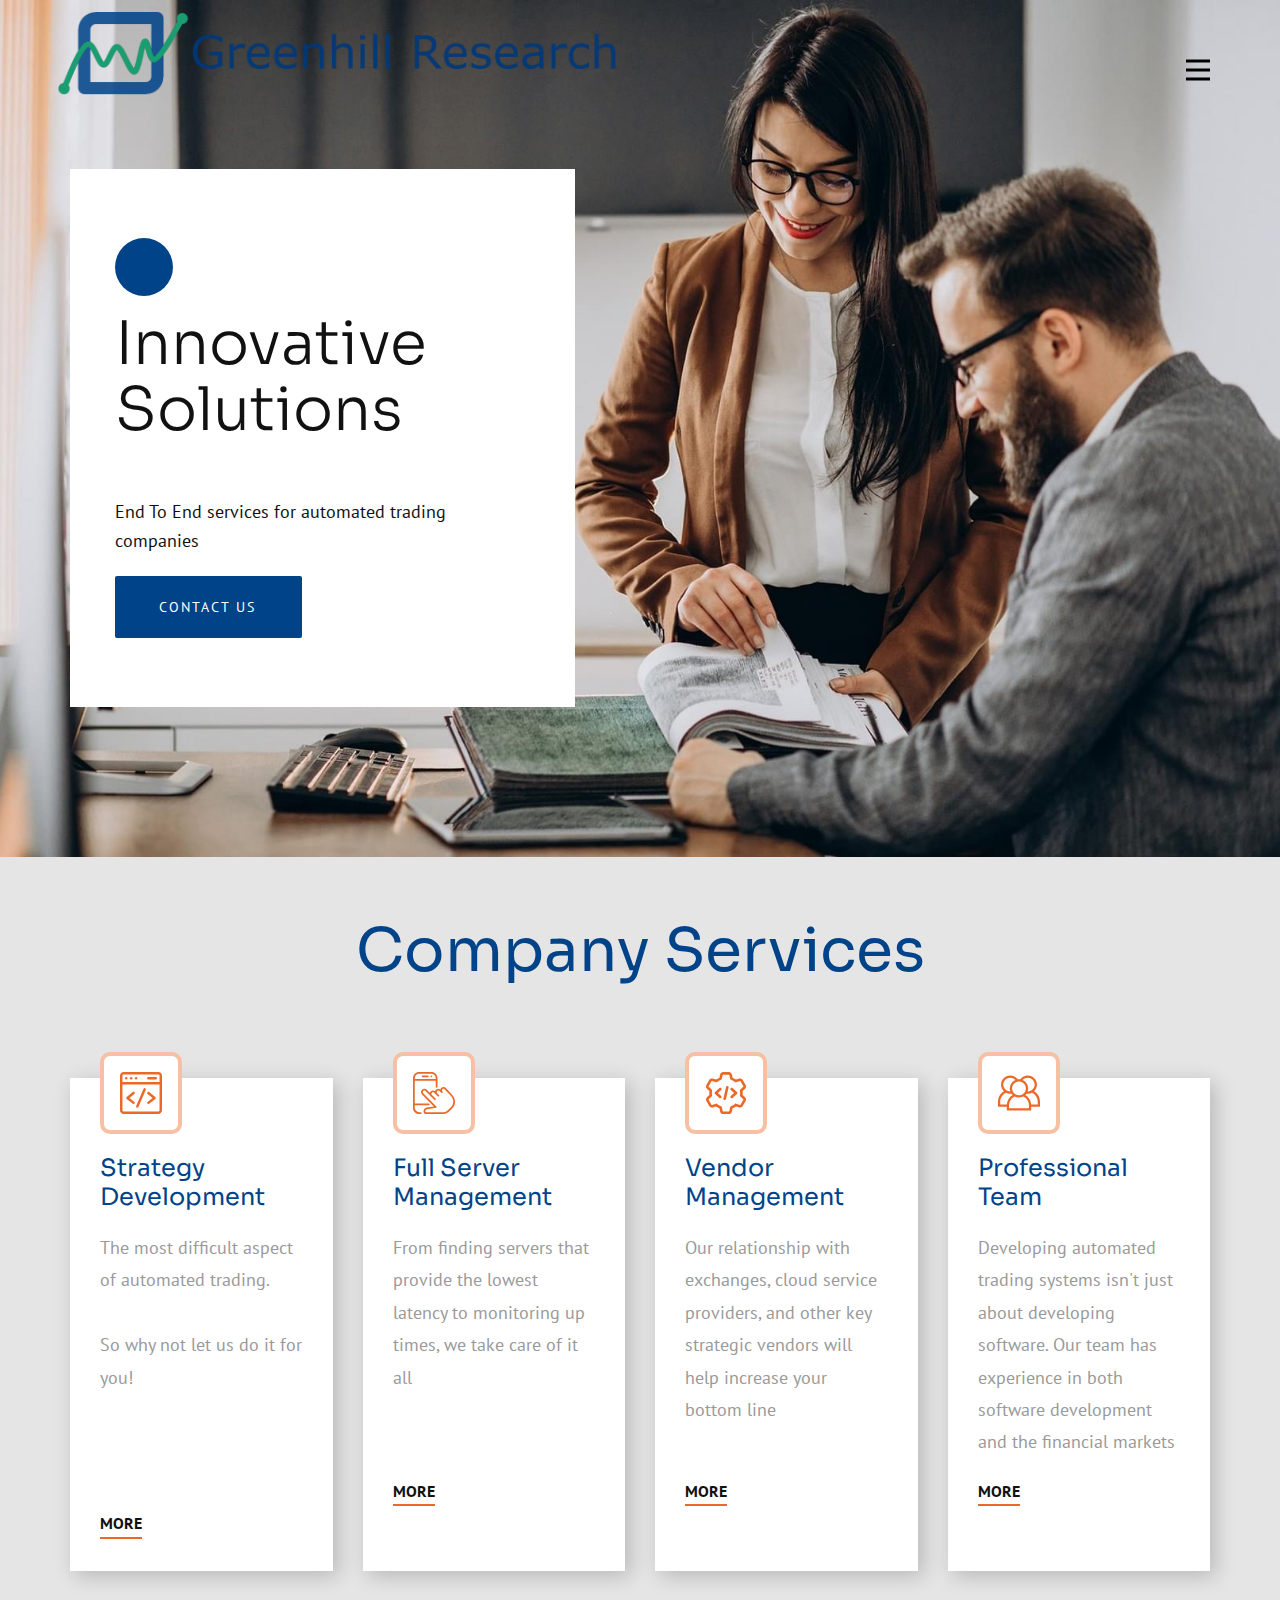
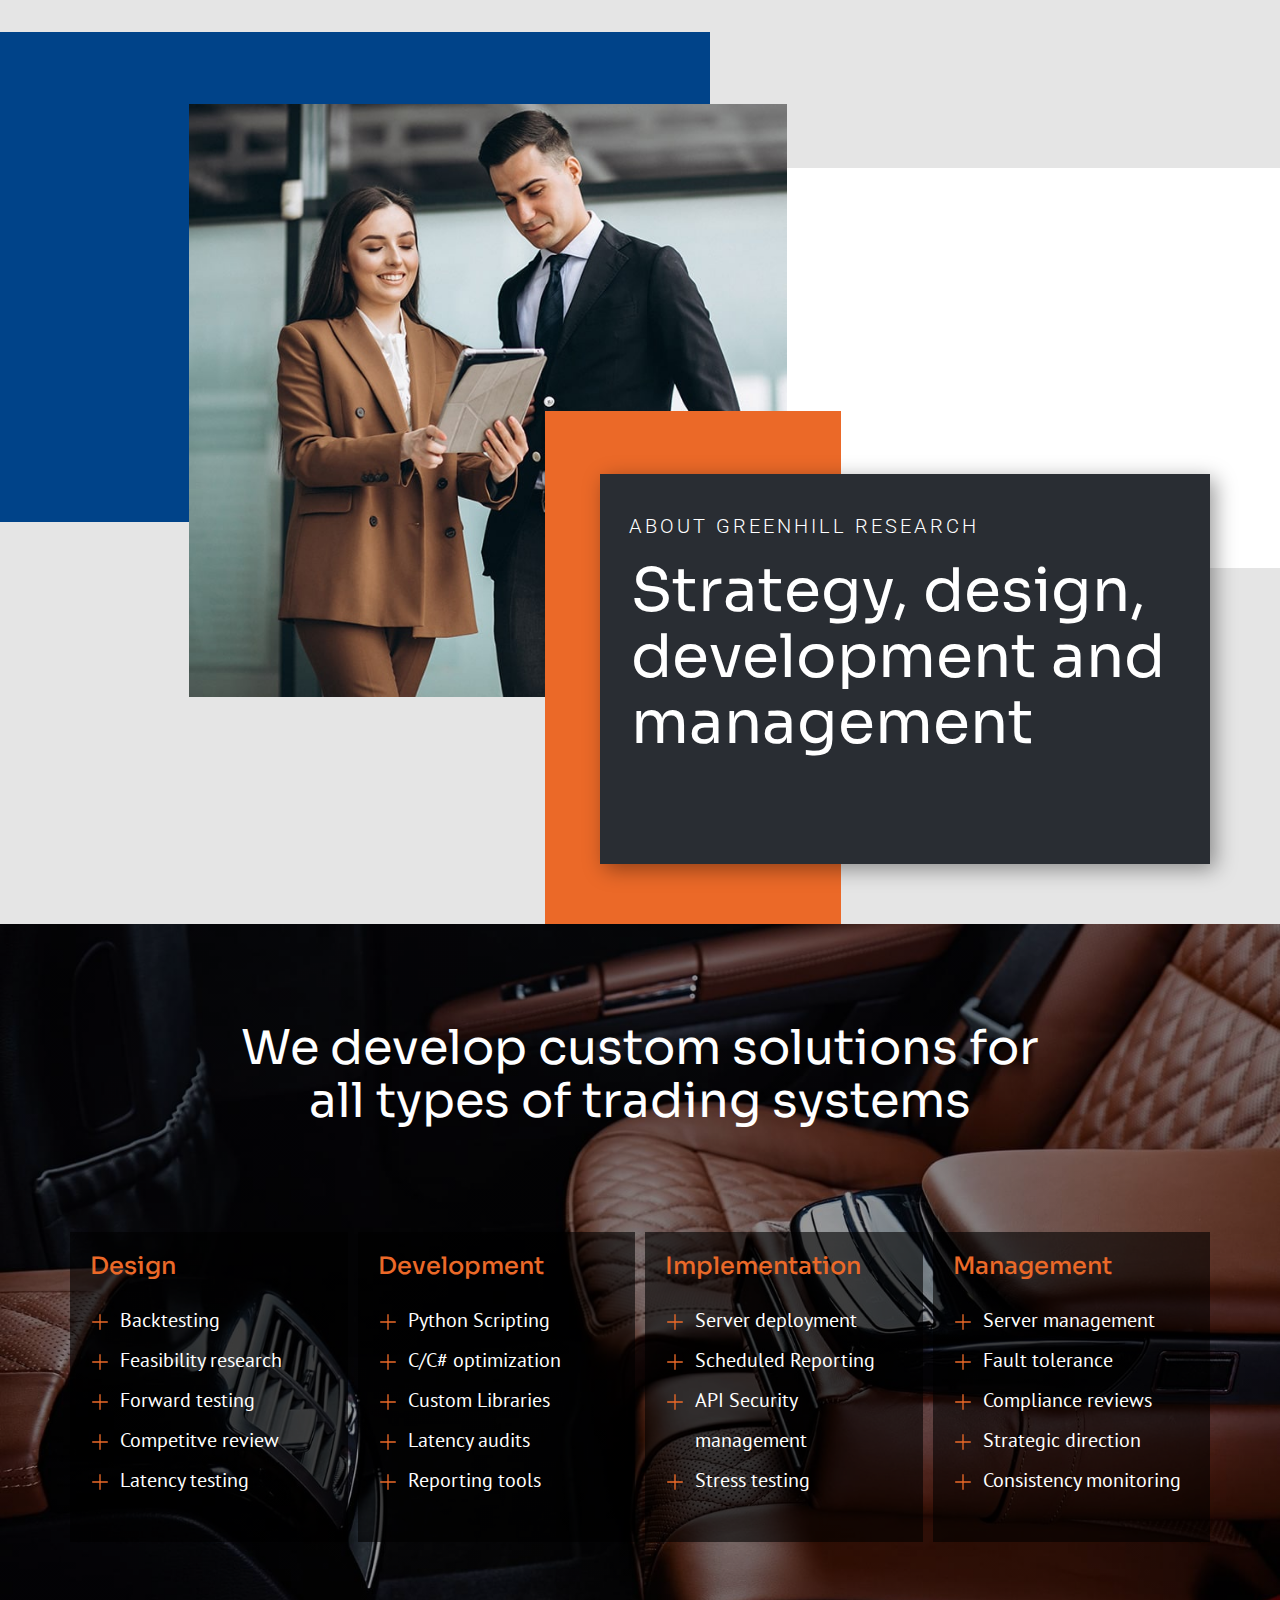
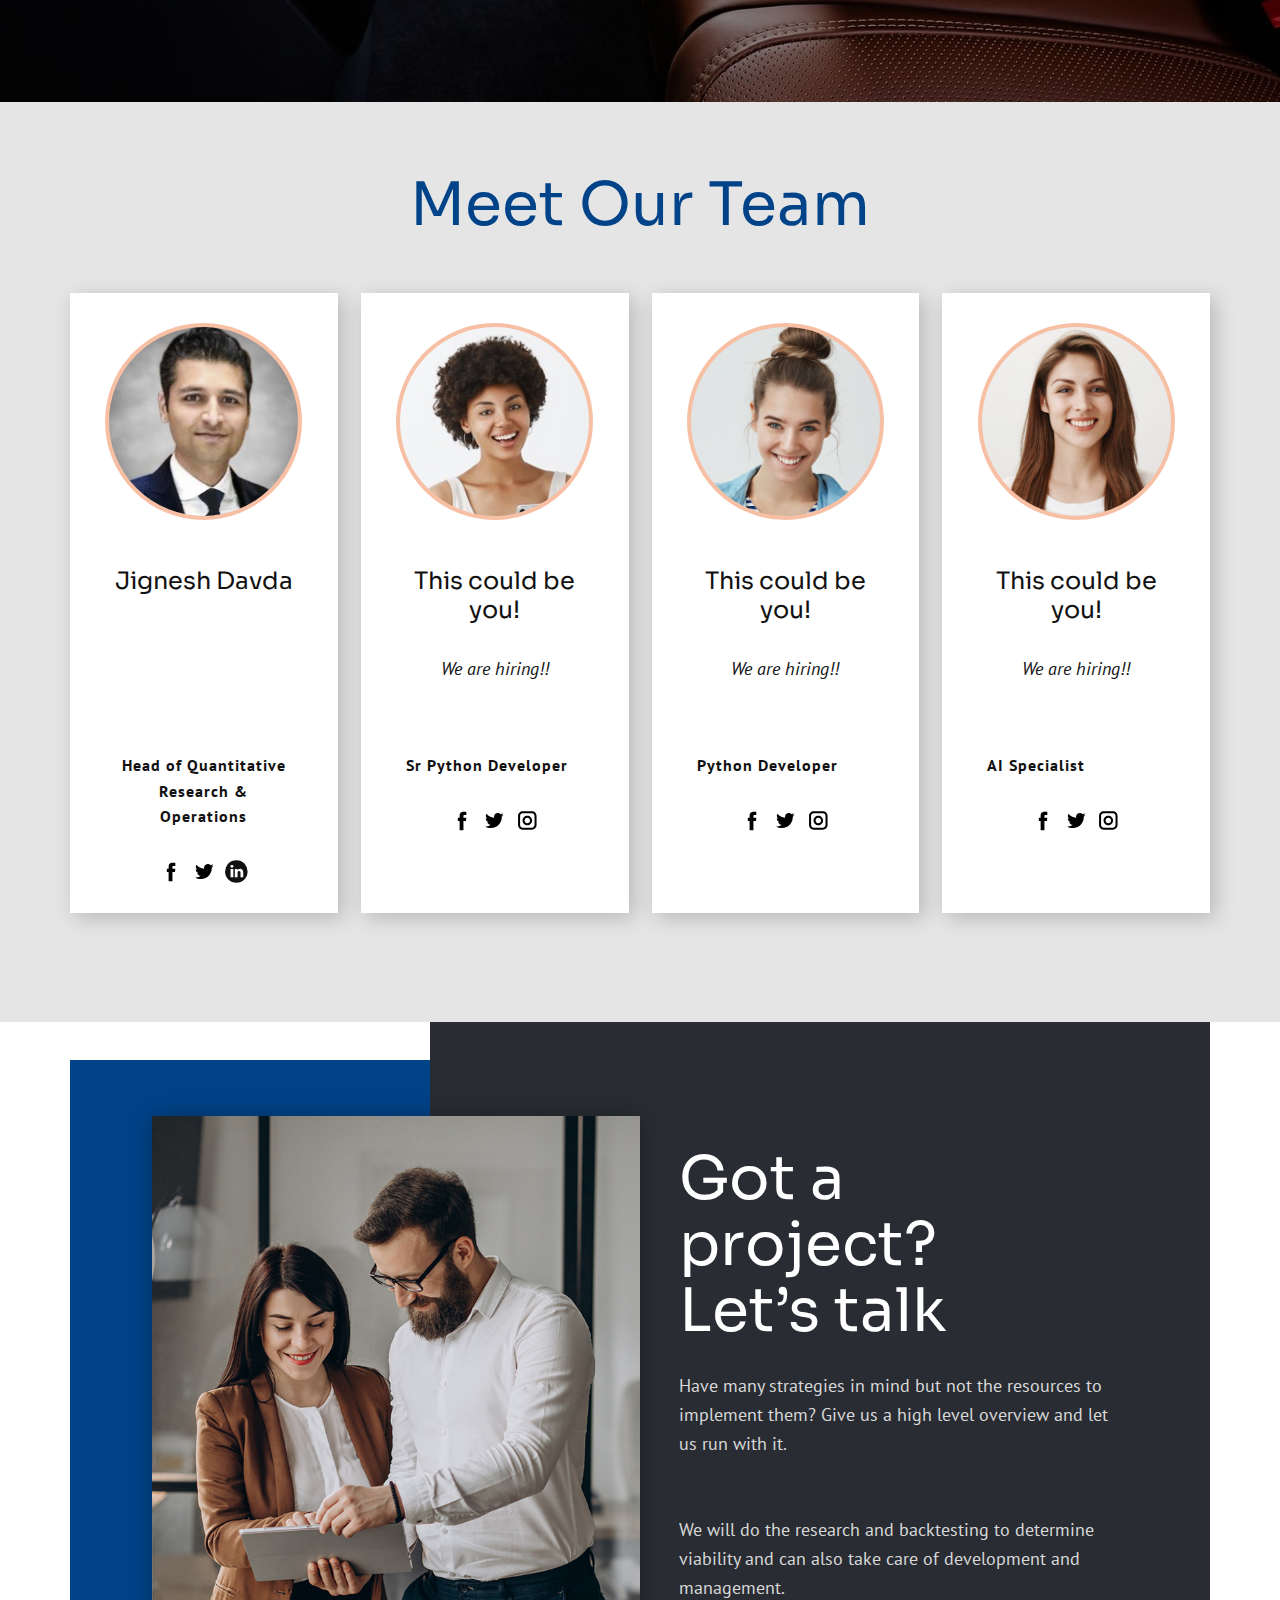
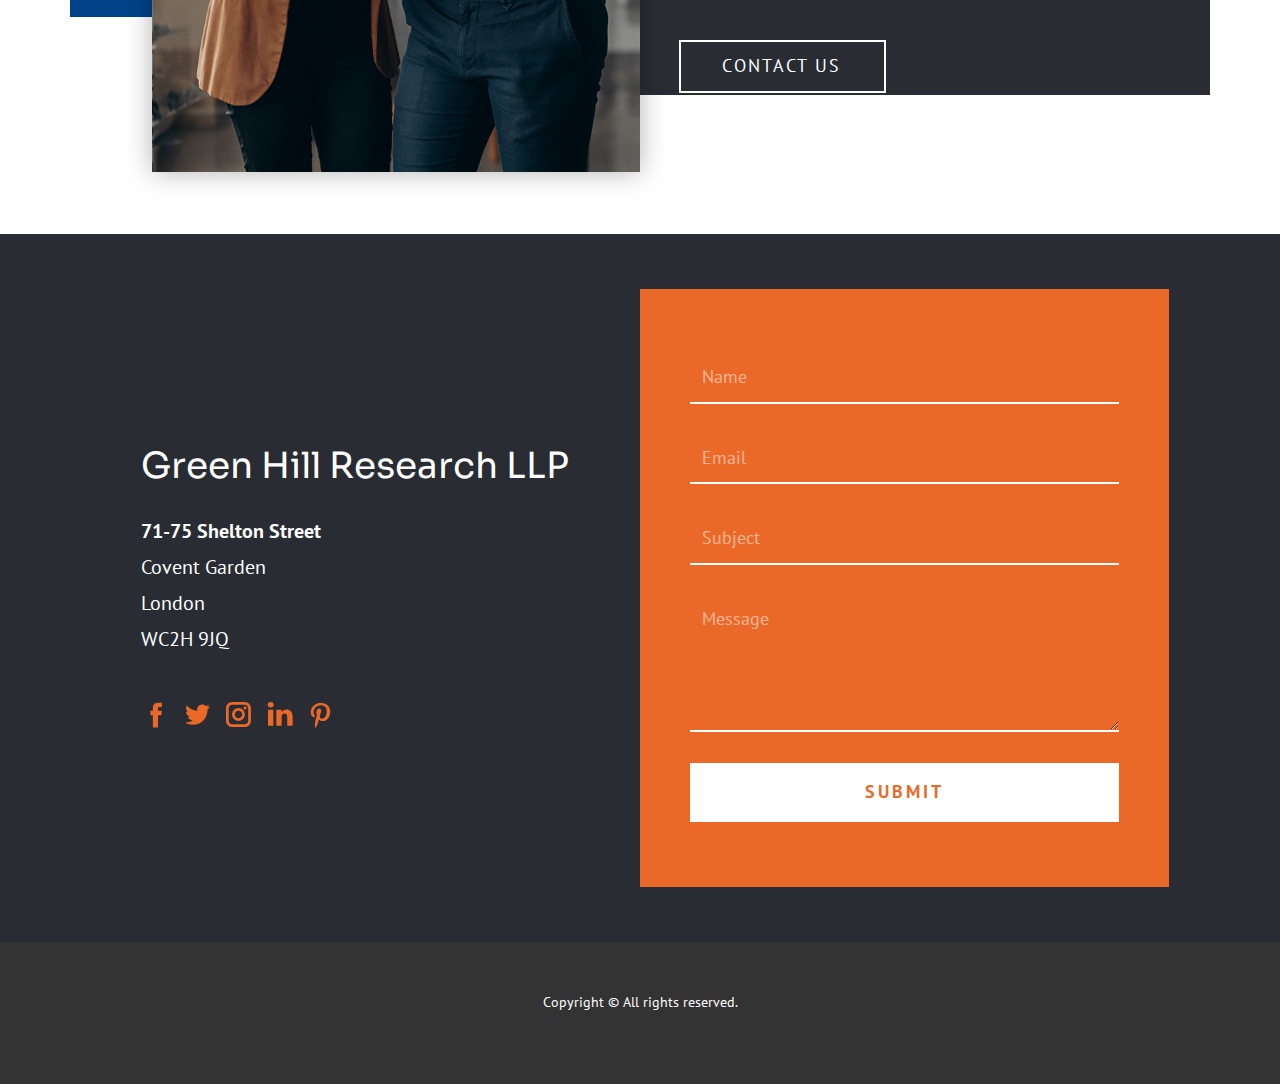
==== commit c52ccb97: "site udpate" ====
--- a/index.html
+++ b/index.html
@@ -1,651 +1,957 @@
 <!DOCTYPE html>
 <html style="font-size: 16px;">
-  <head>
-    <meta name="viewport" content="width=device-width, initial-scale=1.0">
-    <meta charset="utf-8">
-    <meta name="keywords" content="Innovative Solutions, Company Services, ​Strategy, design, content and technology, We work with user research, UX design, UI and engineering, Meet Our Team, ​Got a project?
-Let’s talk, Nam ultrices ultrices nec tortor pulvinar esteras loremips est orem.">
-    <meta name="description" content="">
-    <meta name="page_type" content="np-template-header-footer-from-plugin">
-    <title>Home</title>
-    <link rel="stylesheet" href="nicepage.css" media="screen">
-<link rel="stylesheet" href="Home.css" media="screen">
-    <script class="u-script" type="text/javascript" src="jquery.js" defer=""></script>
-    <script class="u-script" type="text/javascript" src="nicepage.js" defer=""></script>
-    <meta name="generator" content="Nicepage 3.26.0, nicepage.com">
-    <link rel="icon" href="images/favicon.png">
-    <link id="u-theme-google-font" rel="stylesheet" href="https://fonts.googleapis.com/css?family=PT+Sans:400,400i,700,700i|Sora:100,200,300,400,500,600,700,800">
-    <link id="u-page-google-font" rel="stylesheet" href="https://fonts.googleapis.com/css?family=Roboto:100,100i,300,300i,400,400i,500,500i,700,700i,900,900i|Sora:100,200,300,400,500,600,700,800">
-    
-    
-    
-    
-    
-    
-    
-    
-    
-    
-    <script type="application/ld+json">{
+
+<head>
+  <meta name="viewport" content="width=device-width, initial-scale=1.0">
+  <meta charset="utf-8">
+  <meta name="keywords" content="Greenhill Research LLP">
+  <meta name="description" content="">
+
+  <title>Greenhill Research LLP</title>
+  <link rel="stylesheet" href="main.css" media="screen">
+  <link rel="stylesheet" href="Home.css" media="screen">
+  <script class="u-script" type="text/javascript" src="jquery.js" defer=""></script>
+  <script class="u-script" type="text/javascript" src="main.js" defer=""></script>
+
+  <link rel="icon" href="images/favicon.png">
+  <link id="u-theme-google-font" rel="stylesheet"
+    href="https://fonts.googleapis.com/css?family=PT+Sans:400,400i,700,700i|Sora:100,200,300,400,500,600,700,800">
+  <link id="u-page-google-font" rel="stylesheet"
+    href="https://fonts.googleapis.com/css?family=Roboto:100,100i,300,300i,400,400i,500,500i,700,700i,900,900i|Sora:100,200,300,400,500,600,700,800">
+
+
+  <script type="application/ld+json">{
 		"@context": "http://schema.org",
 		"@type": "Organization",
 		"name": "",
 		"logo": "images/v2.png"
 }</script>
-    <meta name="theme-color" content="#478ac9">
-    <meta property="og:title" content="Home">
-    <meta property="og:type" content="website">
-  </head>
-  <body data-home-page="Home.html" data-home-page-title="Home" class="u-body u-overlap u-overlap-transparent"><header class="u-clearfix u-header u-header" id="sec-3a80"><div class="u-clearfix u-sheet u-sheet-1">
-        <a href="https://nicepage.com" class="u-image u-logo u-image-1" data-image-width="1200" data-image-height="184">
-          <img src="images/v2.png" class="u-logo-image u-logo-image-1">
-        </a>
-        <nav class="u-menu u-menu-dropdown u-offcanvas u-menu-1" data-responsive-from="XL">
-          <div class="menu-collapse" style="font-size: 1rem; letter-spacing: 0px;">
-            <a class="u-button-style u-custom-left-right-menu-spacing u-custom-padding-bottom u-custom-top-bottom-menu-spacing u-nav-link u-text-active-palette-1-base u-text-hover-palette-2-base" href="#">
-              <svg><use xmlns:xlink="http://www.w3.org/1999/xlink" xlink:href="#menu-hamburger"></use></svg>
-              <svg version="1.1" xmlns="http://www.w3.org/2000/svg" xmlns:xlink="http://www.w3.org/1999/xlink"><defs><symbol id="menu-hamburger" viewBox="0 0 16 16" style="width: 16px; height: 16px;"><rect y="1" width="16" height="2"></rect><rect y="7" width="16" height="2"></rect><rect y="13" width="16" height="2"></rect>
-</symbol>
-</defs></svg>
-            </a>
-          </div>
-          <div class="u-custom-menu u-nav-container" wfd-invisible="true">
-            <ul class="u-nav u-unstyled u-nav-1"><li class="u-nav-item"><a class="u-button-style u-nav-link u-text-active-palette-1-base u-text-hover-palette-2-base" href="Home.html" style="padding: 10px 20px;">Home</a>
-</li><li class="u-nav-item"><a class="u-button-style u-nav-link u-text-active-palette-1-base u-text-hover-palette-2-base" href="Page-4.html" style="padding: 10px 20px;">Page 4</a>
-</li><li class="u-nav-item"><a class="u-button-style u-nav-link u-text-active-palette-1-base u-text-hover-palette-2-base" href="Page-5.html" style="padding: 10px 20px;">Page 5</a>
-</li><li class="u-nav-item"><a class="u-button-style u-nav-link u-text-active-palette-1-base u-text-hover-palette-2-base" href="Page-6.html" style="padding: 10px 20px;">Page 6</a>
-</li><li class="u-nav-item"><a class="u-button-style u-nav-link u-text-active-palette-1-base u-text-hover-palette-2-base" href="Page-7.html" style="padding: 10px 20px;">Page 7</a>
-</li><li class="u-nav-item"><a class="u-button-style u-nav-link u-text-active-palette-1-base u-text-hover-palette-2-base" href="Home.html" style="padding: 10px 20px;">Home</a>
-</li></ul>
-          </div>
-          <div class="u-custom-menu u-nav-container-collapse">
-            <div class="u-black u-container-style u-inner-container-layout u-opacity u-opacity-95 u-sidenav">
-              <div class="u-inner-container-layout u-sidenav-overflow">
-                <div class="u-menu-close"></div>
-                <ul class="u-align-center u-nav u-popupmenu-items u-unstyled u-nav-2"><li class="u-nav-item"><a class="u-button-style u-nav-link" href="Home.html" style="padding: 10px 20px;">Home</a>
-</li></ul>
-              </div>
-            </div>
-            <div class="u-black u-menu-overlay u-opacity u-opacity-70" wfd-invisible="true"></div>
-          </div>
-        </nav>
-      </div></header> 
-    <section class="u-clearfix u-image u-section-1" id="carousel_2e1d" data-image-width="1620" data-image-height="1080">
-      <div class="u-clearfix u-sheet u-sheet-1">
-        <div class="u-align-left u-container-style u-group u-shape-rectangle u-white u-group-1">
-          <div class="u-container-layout u-valign-middle-lg u-valign-middle-md u-valign-middle-sm u-valign-middle-xl u-container-layout-1">
-            <div class="u-custom-color-1 u-shape u-shape-circle u-shape-1"></div>
-            <h1 class="u-text u-text-default u-text-1"> Innovative Solutions</h1>
-            <p class="u-text u-text-2">
-              <br>End To End services for automated trading companies
-            </p>
-            <a href="https://nicepage.com/k/children-website-templates" class="u-active-black u-border-none u-btn u-btn-round u-button-style u-custom-color-1 u-hover-black u-radius-2 u-text-active-white u-text-hover-white u-btn-1">contact us</a>
-          </div>
+  <meta name="theme-color" content="#478ac9">
+  <meta property="og:title" content="Home">
+  <meta property="og:type" content="website">
+</head>
+
+<body data-home-page="Home.html" data-home-page-title="Home" class="u-body u-overlap u-overlap-transparent">
+  <header class="u-clearfix u-header u-header" id="sec-3a80">
+    <div class="u-clearfix u-sheet u-sheet-1">
+      <a href="https://www.greenhillresearch.com/" class="u-image u-logo u-image-1" data-image-width="1200"
+        data-image-height="184">
+        <img src="images/v2.png" class="u-logo-image u-logo-image-1">
+      </a>
+      <nav class="u-menu u-menu-dropdown u-offcanvas u-menu-1" data-responsive-from="XL">
+        <div class="menu-collapse" style="font-size: 1rem; letter-spacing: 0px;">
+          <a class="u-button-style u-custom-left-right-menu-spacing u-custom-padding-bottom u-custom-top-bottom-menu-spacing u-nav-link u-text-active-palette-1-base u-text-hover-palette-2-base"
+            href="#">
+            <svg>
+              <use xmlns:xlink="http://www.w3.org/1999/xlink" xlink:href="#menu-hamburger"></use>
+            </svg>
+            <svg version="1.1" xmlns="http://www.w3.org/2000/svg" xmlns:xlink="http://www.w3.org/1999/xlink">
+              <defs>
+                <symbol id="menu-hamburger" viewBox="0 0 16 16" style="width: 16px; height: 16px;">
+                  <rect y="1" width="16" height="2"></rect>
+                  <rect y="7" width="16" height="2"></rect>
+                  <rect y="13" width="16" height="2"></rect>
+                </symbol>
+              </defs>
+            </svg>
+          </a>
+        </div>
+        <div class="u-custom-menu u-nav-container" wfd-invisible="true">
+          <ul class="u-nav u-unstyled u-nav-1">
+            <li class="u-nav-item"><a
+                class="u-button-style u-nav-link u-text-active-palette-1-base u-text-hover-palette-2-base"
+                href="Home.html" style="padding: 10px 20px;">Home</a>
+            </li>
+            <li class="u-nav-item"><a
+                class="u-button-style u-nav-link u-text-active-palette-1-base u-text-hover-palette-2-base"
+                href="Page-4.html" style="padding: 10px 20px;">Page 4</a>
+            </li>
+            <li class="u-nav-item"><a
+                class="u-button-style u-nav-link u-text-active-palette-1-base u-text-hover-palette-2-base"
+                href="Page-5.html" style="padding: 10px 20px;">Page 5</a>
+            </li>
+            <li class="u-nav-item"><a
+                class="u-button-style u-nav-link u-text-active-palette-1-base u-text-hover-palette-2-base"
+                href="Page-6.html" style="padding: 10px 20px;">Page 6</a>
+            </li>
+            <li class="u-nav-item"><a
+                class="u-button-style u-nav-link u-text-active-palette-1-base u-text-hover-palette-2-base"
+                href="Page-7.html" style="padding: 10px 20px;">Page 7</a>
+            </li>
+            <li class="u-nav-item"><a
+                class="u-button-style u-nav-link u-text-active-palette-1-base u-text-hover-palette-2-base"
+                href="Home.html" style="padding: 10px 20px;">Home</a>
+            </li>
+          </ul>
+        </div>
+        <div class="u-custom-menu u-nav-container-collapse">
+          <div class="u-black u-container-style u-inner-container-layout u-opacity u-opacity-95 u-sidenav">
+            <div class="u-inner-container-layout u-sidenav-overflow">
+              <div class="u-menu-close"></div>
+              <ul class="u-align-center u-nav u-popupmenu-items u-unstyled u-nav-2">
+                <li class="u-nav-item"><a class="u-button-style u-nav-link" href="Home.html"
+                    style="padding: 10px 20px;">Home</a>
+                </li>
+              </ul>
+            </div>
+          </div>
+          <div class="u-black u-menu-overlay u-opacity u-opacity-70" wfd-invisible="true"></div>
+        </div>
+      </nav>
+    </div>
+  </header>
+  <section class="u-clearfix u-image u-section-1" id="carousel_2e1d" data-image-width="1620" data-image-height="1080">
+    <div class="u-clearfix u-sheet u-sheet-1">
+      <div class="u-align-left u-container-style u-group u-shape-rectangle u-white u-group-1">
+        <div
+          class="u-container-layout u-valign-middle-lg u-valign-middle-md u-valign-middle-sm u-valign-middle-xl u-container-layout-1">
+          <div class="u-custom-color-1 u-shape u-shape-circle u-shape-1"></div>
+          <h1 class="u-text u-text-default u-text-1"> Innovative Solutions</h1>
+          <p class="u-text u-text-2">
+            <br>End To End services for automated trading companies
+          </p>
+          <a href="mailto:info@greenhillresearch.com"
+            class="u-active-black u-border-none u-btn u-btn-round u-button-style u-custom-color-1 u-hover-black u-radius-2 u-text-active-white u-text-hover-white u-btn-1">contact
+            us</a>
         </div>
       </div>
-    </section>
-    <section class="u-align-center-lg u-align-center-md u-align-center-sm u-align-center-xl u-align-left-xs u-clearfix u-grey-10 u-section-2" id="carousel_2469">
-      <div class="u-clearfix u-sheet u-valign-middle u-sheet-1">
-        <h1 class="u-text u-text-custom-color-1 u-text-default u-text-1">Company Services</h1>
-        <div class="u-expanded-width u-list u-list-1">
-          <div class="u-repeater u-repeater-1">
-            <div class="u-align-left u-container-style u-list-item u-repeater-item u-shape-rectangle u-white u-list-item-1">
-              <div class="u-container-layout u-similar-container u-container-layout-1"><span class="u-border-4 u-border-palette-2-light-2 u-icon u-icon-rounded u-radius-10 u-spacing-16 u-white u-icon-1"><svg class="u-svg-link" preserveAspectRatio="xMidYMin slice" viewBox="0 0 512 512" style=""><use xmlns:xlink="http://www.w3.org/1999/xlink" xlink:href="#svg-6a7f"></use></svg><svg class="u-svg-content" viewBox="0 0 512 512" id="svg-6a7f"><path d="m467 1h-422c-24.813 0-45 20.187-45 45v420c0 24.813 20.187 45 45 45h422c24.813 0 45-20.187 45-45v-420c0-24.813-20.187-45-45-45zm-422 30h422c8.271 0 15 6.729 15 15v75h-452v-75c0-8.271 6.729-15 15-15zm422 450h-422c-8.271 0-15-6.729-15-15v-315h452v315c0 8.271-6.729 15-15 15z"></path><path d="m306.909 197.213c-7.614-3.263-16.433.264-19.696 7.878l-90 210c-3.264 7.614.264 16.433 7.878 19.696 7.617 3.264 16.434-.266 19.696-7.878l90-210c3.264-7.615-.264-16.433-7.878-19.696z"></path><path d="m177.713 246.629c-5.176-6.469-14.617-7.517-21.083-2.342l-75 60c-7.499 5.997-7.504 17.424 0 23.426l75 60c6.469 5.176 15.91 4.126 21.083-2.342 5.175-6.469 4.127-15.909-2.343-21.083l-60.358-48.288 60.358-48.287c6.47-5.175 7.518-14.614 2.343-21.084z"></path><path d="m430.37 304.287-75-60c-6.469-5.176-15.909-4.127-21.083 2.342-5.175 6.469-4.127 15.909 2.343 21.083l60.358 48.288-60.358 48.287c-6.47 5.175-7.518 14.614-2.343 21.083 5.182 6.476 14.623 7.512 21.083 2.342l75-60c7.499-5.997 7.504-17.423 0-23.425z"></path><circle cx="76" cy="76" r="15"></circle><circle cx="136" cy="76" r="15"></circle><circle cx="196" cy="76" r="15"></circle><path d="m346 91h90c8.284 0 15-6.716 15-15s-6.716-15-15-15h-90c-8.284 0-15 6.716-15 15s6.716 15 15 15z"></path></svg></span>
-                <h5 class="u-text u-text-custom-color-1 u-text-2">Strategy Development</h5>
-                <p class="u-text u-text-grey-40 u-text-3">The most difficult aspect of automated trading.&nbsp;<br>
-                  <br>So why not let us do it for you!<br>
-                  <br>
-                  <br>
-                  <br>
-                </p>
-                <a href="https://nicepage.com/wysiwyg-html-editor" class="u-active-none u-border-2 u-border-active-black u-border-hover-black u-border-palette-2-base u-btn u-button-style u-hover-none u-none u-text-body-color u-text-hover-palette-1-base u-btn-1">more</a>
-              </div>
-            </div>
-            <div class="u-align-left u-container-style u-list-item u-repeater-item u-shape-rectangle u-white u-list-item-2">
-              <div class="u-container-layout u-similar-container u-container-layout-2"><span class="u-border-4 u-border-palette-2-light-2 u-icon u-icon-rounded u-radius-10 u-spacing-16 u-white u-icon-2"><svg class="u-svg-link" preserveAspectRatio="xMidYMin slice" viewBox="0 0 512 512" style=""><use xmlns:xlink="http://www.w3.org/1999/xlink" xlink:href="#svg-5562"></use></svg><svg class="u-svg-content" viewBox="0 0 512 512" x="0px" y="0px" id="svg-5562" style="enable-background:new 0 0 512 512;"><g><g><path d="M224,0H74.667C33.493,0,0,33.493,0,74.667v362.667C0,478.507,33.493,512,74.667,512H96    c5.888,0,10.667-4.779,10.667-10.667c0-5.888-4.779-10.667-10.667-10.667H74.667c-29.397,0-53.333-23.936-53.333-53.333V74.667    c0-29.397,23.936-53.333,53.333-53.333H224c29.397,0,53.333,23.936,53.333,53.333v106.667c0,5.888,4.779,10.667,10.667,10.667    s10.667-4.779,10.667-10.667V74.667C298.667,33.493,265.173,0,224,0z"></path>
-</g>
-</g><g><g><path d="M288,85.333H10.667C4.779,85.333,0,90.112,0,96s4.779,10.667,10.667,10.667H288c5.888,0,10.667-4.779,10.667-10.667    S293.888,85.333,288,85.333z"></path>
-</g>
-</g><g><g><path d="M192,384H10.667C4.779,384,0,388.779,0,394.667s4.779,10.667,10.667,10.667H192c5.888,0,10.667-4.779,10.667-10.667    S197.888,384,192,384z"></path>
-</g>
-</g><g><g><path d="M181.333,42.667h-64c-5.888,0-10.667,4.779-10.667,10.667S111.445,64,117.333,64h64C187.221,64,192,59.221,192,53.333    S187.221,42.667,181.333,42.667z"></path>
-</g>
-</g><g><g><path d="M224.427,42.667h-0.213c-5.888,0-10.56,4.779-10.56,10.667S218.539,64,224.427,64c5.888,0,10.667-4.779,10.667-10.667    S230.315,42.667,224.427,42.667z"></path>
-</g>
-</g><g><g><path d="M481.493,282.347l-80.213-88.149c-15.872-15.872-41.728-15.893-57.749,0.128c-5.077,5.077-8.533,11.157-10.325,17.643    c-15.957-12.203-38.976-11.008-53.675,3.691c-5.056,5.077-8.512,11.157-10.347,17.621c-15.957-12.203-38.976-11.008-53.653,3.712    c-4.971,4.971-8.384,10.923-10.24,17.216l-37.803-37.803c-15.872-15.872-41.728-15.893-57.749,0.128    c-15.893,15.872-15.893,41.728,0,57.621l145.237,145.237l-86.144,13.525C145.557,436.245,128,456.469,128,480    c0,17.643,14.357,32,32,32h201.152c31.339,0,60.8-12.203,82.965-34.368l33.557-33.557C499.819,421.952,512,392.512,512,361.216    C512,331.989,501.163,303.979,481.493,282.347z M462.592,428.992l-33.557,33.557c-18.133,18.133-42.24,28.117-67.883,28.117H160    c-5.888,0-10.667-4.779-10.667-10.667c0-12.971,9.685-24.128,22.656-26.005l106.987-16.811c3.968-0.619,7.232-3.413,8.491-7.232    c1.237-3.797,0.235-8-2.603-10.837L124.8,259.051c-7.573-7.573-7.573-19.883,0.128-27.584c3.797-3.776,8.768-5.675,13.739-5.675    c4.971,0,9.941,1.899,13.739,5.696l106.731,106.731c4.16,4.16,10.923,4.16,15.083,0c2.069-2.091,3.115-4.821,3.115-7.552    c0-2.731-1.045-5.461-3.115-7.531l-43.584-43.584c-7.573-7.573-7.573-19.883,0.128-27.584c7.552-7.552,19.904-7.552,27.456,0    l43.584,43.584c4.16,4.16,10.923,4.16,15.083,0c2.069-2.091,3.115-4.821,3.115-7.552s-1.045-5.461-3.029-7.445l-22.251-22.251    c-7.573-7.573-7.573-19.883,0.128-27.584c7.552-7.552,19.904-7.552,27.456,0l22.251,22.251c0.021,0.021,0.021,0.021,0.021,0.021    l0.021,0.021c0.021,0.021,0.021,0.021,0.021,0.021c0.021,0.021,0.021,0.021,0.021,0.021h0.021c0.021,0,0.021,0.021,0.021,0.021    c4.181,3.947,10.773,3.883,14.869-0.213c4.16-4.16,4.16-10.923,0-15.083l-0.917-0.917c-3.669-3.669-5.696-8.555-5.696-13.739    c0-5.184,2.005-10.048,5.803-13.845c7.573-7.552,19.883-7.531,27.115-0.363l79.872,87.787    c16.064,17.685,24.939,40.597,24.939,64.512C490.667,386.816,480.704,410.88,462.592,428.992z"></path>
-</g>
-</g></svg></span>
-                <h5 class="u-text u-text-custom-color-1 u-text-4">Full Server Management</h5>
-                <p class="u-text u-text-grey-40 u-text-5">From finding servers that provide the lowest latency to monitoring up times, we take care of it all<br>
-                  <br>
-                  <br>
-                </p>
-                <a href="https://nicepage.app" class="u-active-none u-border-2 u-border-active-black u-border-hover-black u-border-palette-2-base u-btn u-button-style u-hover-none u-none u-text-body-color u-text-hover-palette-1-base u-btn-2">more</a>
-              </div>
-            </div>
-            <div class="u-align-left u-container-style u-list-item u-repeater-item u-shape-rectangle u-white u-list-item-3">
-              <div class="u-container-layout u-similar-container u-container-layout-3"><span class="u-border-4 u-border-palette-2-light-2 u-icon u-icon-rounded u-radius-10 u-spacing-16 u-white u-icon-3"><svg class="u-svg-link" preserveAspectRatio="xMidYMin slice" viewBox="0 0 24 24" style=""><use xmlns:xlink="http://www.w3.org/1999/xlink" xlink:href="#svg-23fd"></use></svg><svg class="u-svg-content" viewBox="0 0 24 24" id="svg-23fd"><path d="m13.663 24h-3.326c-.812 0-1.503-.555-1.681-1.349l-.422-1.873c-.687-.291-1.341-.671-1.954-1.134l-1.822.575c-.782.241-1.632-.09-2.024-.788l-1.658-2.868c-.397-.71-.263-1.585.322-2.135l1.412-1.298c-.043-.38-.065-.759-.065-1.13s.021-.75.064-1.13l-1.405-1.292c-.591-.556-.726-1.43-.333-2.131l1.668-2.885c.388-.69 1.237-1.024 2.017-.781l1.824.575c.613-.463 1.268-.843 1.954-1.134l.422-1.874c.178-.793.869-1.348 1.681-1.348h3.326c.812 0 1.503.555 1.681 1.349l.422 1.873c.687.291 1.341.671 1.954 1.134l1.822-.575c.78-.244 1.631.09 2.024.788l1.658 2.868c.397.71.263 1.585-.322 2.135l-1.412 1.298c.043.38.064.759.064 1.13s-.021.75-.064 1.13l1.406 1.292c.002.002.004.004.006.006.585.55.72 1.424.327 2.125l-1.668 2.885c-.389.69-1.238 1.024-2.017.781l-1.825-.576c-.613.463-1.268.843-1.954 1.134l-.422 1.874c-.177.794-.868 1.349-1.68 1.349zm-7.229-5.941c.172 0 .341.059.478.171.685.565 1.435 1 2.228 1.293.238.088.416.291.472.539l.509 2.26c.023.103.115.178.218.178h3.326c.103 0 .194-.075.218-.177l.509-2.26c.056-.248.233-.451.472-.539.793-.293 1.543-.729 2.228-1.293.196-.162.459-.214.703-.137l2.201.695c.104.032.216-.004.265-.093l1.668-2.884c.05-.089.032-.211-.049-.289l-1.688-1.552c-.184-.169-.271-.417-.233-.664.066-.44.1-.88.1-1.307s-.033-.866-.1-1.307c-.037-.247.05-.495.233-.664l1.692-1.556c.076-.072.096-.195.04-.294l-1.658-2.867c-.054-.095-.162-.132-.272-.1l-2.198.694c-.244.077-.507.025-.703-.137-.685-.565-1.435-1-2.228-1.293-.238-.088-.416-.291-.472-.539l-.509-2.26c-.027-.102-.118-.177-.221-.177h-3.326c-.103 0-.194.075-.218.177l-.509 2.261c-.055.248-.233.45-.471.539-.793.293-1.543.728-2.228 1.293-.196.162-.459.213-.703.137l-2.201-.695c-.104-.032-.216.005-.265.093l-1.668 2.883c-.051.09-.031.213.051.291l1.687 1.55c.184.169.271.417.233.664-.066.44-.1.88-.1 1.307s.033.866.1 1.307c.037.247-.05.495-.233.664l-1.692 1.556c-.076.072-.096.195-.04.294l1.658 2.867c.055.096.164.135.272.1l2.198-.694c.074-.024.15-.035.226-.035z"></path><path d="m11.251 16c-.057 0-.113-.006-.17-.019-.403-.093-.655-.496-.562-.899l1.5-6.5c.093-.405.501-.654.899-.563.403.093.655.496.562.899l-1.5 6.5c-.08.348-.388.582-.729.582z"></path><path d="m15.25 15c-.205 0-.409-.083-.558-.248-.277-.308-.252-.782.056-1.06l1.881-1.692-1.881-1.692c-.308-.277-.333-.751-.056-1.06.278-.307.752-.332 1.06-.056l2.5 2.25c.158.143.248.346.248.558s-.09.415-.248.558l-2.5 2.25c-.144.129-.323.192-.502.192z"></path><path d="m8.75 15c-.179 0-.358-.063-.502-.192l-2.5-2.25c-.158-.143-.248-.346-.248-.558s.09-.415.248-.558l2.5-2.25c.308-.277.781-.252 1.06.056.277.308.252.782-.056 1.06l-1.881 1.692 1.881 1.692c.308.277.333.751.056 1.06-.149.165-.353.248-.558.248z"></path></svg></span>
-                <h5 class="u-text u-text-custom-color-1 u-text-6">Vendor Management</h5>
-                <p class="u-text u-text-grey-40 u-text-7">Our relationship with exchanges, cloud service providers, and other key strategic vendors will help increase your bottom line<br>
-                  <br>
-                </p>
-                <a href="https://nicepage.com/wordpress-themes" class="u-active-none u-border-2 u-border-active-black u-border-hover-black u-border-palette-2-base u-btn u-button-style u-hover-none u-none u-text-body-color u-text-hover-palette-1-base u-btn-3">more</a>
-              </div>
-            </div>
-            <div class="u-align-left u-container-style u-list-item u-repeater-item u-shape-rectangle u-white u-list-item-4">
-              <div class="u-container-layout u-similar-container u-container-layout-4"><span class="u-border-4 u-border-palette-2-light-2 u-icon u-icon-rounded u-radius-10 u-spacing-16 u-text-palette-2-base u-white u-icon-4"><svg class="u-svg-link" preserveAspectRatio="xMidYMin slice" viewBox="0 0 372.483 372.483" style=""><use xmlns:xlink="http://www.w3.org/1999/xlink" xlink:href="#svg-9079"></use></svg><svg class="u-svg-content" viewBox="0 0 372.483 372.483" x="0px" y="0px" id="svg-9079" style="enable-background:new 0 0 372.483 372.483;"><g id="XMLID_10_"><g><path d="M372.482,263.045c0-21.796-6.527-42.842-18.877-60.863c-8.883-12.962-20.322-23.726-33.578-31.725    c15.607-14.78,25.372-35.67,25.372-58.811c0-44.684-36.354-81.038-81.037-81.038c-26.496,0-51.316,13.104-66.392,34.615    c-3.831-0.558-7.745-0.859-11.729-0.859s-7.897,0.302-11.728,0.859c-15.077-21.511-39.897-34.615-66.392-34.615    c-44.684,0-81.038,36.354-81.038,81.038c0,23.141,9.765,44.031,25.373,58.811c-13.257,7.998-24.696,18.763-33.578,31.724    C6.528,220.203,0,241.249,0,263.045v45.075h78.121v33.755h216.242V308.12h78.12v-45.075H372.482z M264.362,50.609    c33.656,0,61.037,27.381,61.037,61.038s-27.381,61.038-61.037,61.038c-0.603,0-1.206-0.009-1.81-0.027    c0.046-0.128,0.084-0.259,0.129-0.387c1.042-2.954,1.911-5.988,2.608-9.087c0.049-0.22,0.105-0.438,0.152-0.659    c0.181-0.836,0.34-1.68,0.495-2.526c0.073-0.4,0.148-0.799,0.215-1.2c0.126-0.755,0.24-1.513,0.345-2.274    c0.073-0.529,0.139-1.058,0.202-1.588c0.079-0.672,0.156-1.345,0.219-2.022c0.064-0.691,0.112-1.383,0.158-2.076    c0.036-0.546,0.081-1.09,0.106-1.639c0.055-1.177,0.086-2.356,0.09-3.536c0-0.087,0.007-0.172,0.007-0.26    c0-0.047-0.004-0.094-0.004-0.141c-0.002-1.205-0.037-2.403-0.091-3.597c-0.016-0.347-0.037-0.693-0.057-1.039    c-0.059-1.015-0.136-2.025-0.231-3.03c-0.022-0.228-0.04-0.456-0.063-0.683c-3.022-29.209-21.475-54.21-48.095-65.774    C230.208,58.253,246.8,50.609,264.362,50.609z M165.122,88.131c0.195-0.071,0.392-0.138,0.587-0.208    c0.607-0.217,1.219-0.423,1.834-0.622c0.466-0.149,0.935-0.293,1.407-0.431c0.343-0.101,0.687-0.198,1.032-0.294    c0.616-0.169,1.235-0.334,1.86-0.485c4.62-1.122,9.438-1.731,14.397-1.731c4.963,0.004,9.783,0.614,14.404,1.736    c0.621,0.15,1.236,0.314,1.849,0.482c0.35,0.097,0.7,0.195,1.047,0.298c0.466,0.137,0.93,0.279,1.391,0.426    c0.623,0.201,1.242,0.409,1.856,0.629c0.189,0.067,0.378,0.131,0.566,0.2c20.413,7.549,35.718,25.716,39.182,47.763    c0.027,0.176,0.053,0.353,0.079,0.53c0.111,0.747,0.204,1.5,0.287,2.255c0.03,0.278,0.062,0.555,0.089,0.834    c0.066,0.689,0.115,1.383,0.159,2.079c0.018,0.298,0.043,0.595,0.057,0.894c0.042,0.889,0.065,1.783,0.068,2.682    c0,0.078,0.005,0.154,0.005,0.232c0,0.036-0.002,0.073-0.002,0.109c-0.002,0.87-0.028,1.734-0.066,2.595    c-0.012,0.271-0.024,0.542-0.04,0.812c-0.047,0.832-0.109,1.66-0.189,2.482c-0.031,0.318-0.073,0.635-0.109,0.952    c-0.061,0.532-0.129,1.063-0.203,1.591c-0.058,0.411-0.116,0.823-0.182,1.232c-0.101,0.623-0.213,1.242-0.333,1.859    c-0.107,0.549-0.224,1.096-0.346,1.642c-0.073,0.329-0.149,0.658-0.228,0.985c-0.195,0.811-0.409,1.617-0.637,2.42    c-0.091,0.319-0.176,0.64-0.272,0.956c-0.139,0.46-0.289,0.916-0.438,1.372c-0.12,0.365-0.243,0.728-0.37,1.09    c-0.144,0.411-0.286,0.823-0.438,1.231c-0.259,0.693-0.531,1.38-0.814,2.061c-0.126,0.304-0.26,0.605-0.391,0.908    c-0.247,0.567-0.501,1.131-0.765,1.689c-0.031,0.066-0.062,0.132-0.093,0.198c-0.095,0.198-0.189,0.397-0.286,0.595    c-0.296,0.604-0.604,1.201-0.92,1.793c-0.123,0.23-0.242,0.463-0.368,0.692c-0.008,0.015-0.016,0.029-0.024,0.043    c-0.346,0.63-0.707,1.25-1.074,1.866c-0.146,0.244-0.29,0.489-0.439,0.73c-0.4,0.649-0.811,1.291-1.234,1.923    c-0.263,0.393-0.538,0.778-0.81,1.165c-0.231,0.328-0.461,0.657-0.698,0.98c-0.307,0.418-0.62,0.831-0.938,1.242    c-0.216,0.279-0.434,0.556-0.654,0.832c-0.336,0.42-0.675,0.838-1.021,1.249c-0.215,0.255-0.436,0.505-0.655,0.756    c-0.36,0.413-0.719,0.827-1.089,1.23c-0.22,0.239-0.448,0.469-0.672,0.705c-0.602,0.635-1.218,1.256-1.846,1.865    c-0.373,0.361-0.744,0.723-1.126,1.074c-0.264,0.243-0.535,0.479-0.804,0.718c-0.438,0.389-0.879,0.774-1.328,1.15    c-0.228,0.191-0.458,0.38-0.689,0.568c-0.543,0.442-1.093,0.875-1.652,1.299c-0.152,0.115-0.302,0.232-0.455,0.346    c-10.16,7.553-22.736,12.03-36.34,12.03c-13.605,0-26.183-4.478-36.343-12.033c-0.15-0.112-0.297-0.227-0.446-0.34    c-0.561-0.425-1.114-0.861-1.659-1.305c-0.229-0.187-0.458-0.374-0.684-0.564c-0.451-0.378-0.893-0.765-1.333-1.155    c-0.267-0.238-0.537-0.472-0.8-0.714c-0.383-0.352-0.755-0.715-1.129-1.076c-0.631-0.611-1.248-1.234-1.852-1.871    c-0.221-0.233-0.447-0.46-0.664-0.696c-0.371-0.404-0.73-0.819-1.09-1.232c-0.219-0.251-0.439-0.5-0.654-0.755    c-0.347-0.411-0.685-0.829-1.021-1.248c-0.22-0.276-0.439-0.553-0.655-0.833c-0.317-0.41-0.63-0.823-0.937-1.241    c-0.237-0.324-0.468-0.654-0.699-0.983c-0.272-0.386-0.546-0.77-0.808-1.162c-0.425-0.635-0.838-1.279-1.239-1.93    c-0.147-0.239-0.289-0.48-0.433-0.721c-0.373-0.625-0.738-1.253-1.089-1.892c-0.129-0.235-0.251-0.474-0.378-0.71    c-0.316-0.594-0.625-1.193-0.922-1.798c-0.106-0.215-0.209-0.432-0.312-0.648c-0.016-0.033-0.031-0.066-0.046-0.099    c-0.277-0.584-0.542-1.174-0.801-1.769c-0.123-0.283-0.248-0.565-0.366-0.849c-0.29-0.696-0.567-1.398-0.832-2.106    c-0.143-0.382-0.275-0.768-0.41-1.153c-0.139-0.395-0.273-0.793-0.404-1.192c-0.141-0.432-0.283-0.864-0.415-1.298    c-0.197-0.649-0.383-1.302-0.558-1.959c-0.123-0.461-0.234-0.926-0.347-1.39c-0.088-0.365-0.173-0.73-0.254-1.097    c-0.1-0.45-0.201-0.899-0.291-1.351c-0.139-0.704-0.266-1.412-0.38-2.124c-0.062-0.384-0.116-0.769-0.171-1.153    c-0.081-0.569-0.154-1.141-0.219-1.715c-0.032-0.283-0.069-0.566-0.098-0.849c-0.083-0.843-0.146-1.692-0.194-2.544    c-0.014-0.245-0.025-0.49-0.036-0.735c-0.041-0.911-0.07-1.825-0.07-2.745c0-0.986,0.028-1.965,0.075-2.94    c0.013-0.265,0.035-0.528,0.05-0.792c0.044-0.732,0.097-1.462,0.167-2.188c0.024-0.253,0.053-0.505,0.08-0.757    c0.086-0.786,0.183-1.568,0.299-2.345c0.022-0.151,0.044-0.303,0.068-0.454C129.393,113.864,144.701,95.685,165.122,88.131z     M47.083,111.647c0-33.656,27.381-61.038,61.038-61.038c17.563,0,34.154,7.645,45.625,20.529    c-26.629,11.568-45.086,36.581-48.099,65.802c-0.021,0.198-0.036,0.397-0.055,0.596c-0.1,1.041-0.179,2.086-0.239,3.137    c-0.018,0.32-0.038,0.639-0.053,0.96c-0.057,1.251-0.096,2.506-0.096,3.77c0,1.276,0.037,2.549,0.097,3.821    c0.024,0.512,0.066,1.019,0.099,1.528c0.049,0.732,0.099,1.464,0.167,2.194c0.06,0.649,0.134,1.294,0.21,1.939    c0.066,0.562,0.136,1.122,0.214,1.682c0.102,0.735,0.212,1.467,0.333,2.196c0.073,0.433,0.153,0.865,0.232,1.297    c0.15,0.816,0.303,1.63,0.477,2.437c0.058,0.266,0.124,0.53,0.184,0.795c0.679,3.003,1.522,5.943,2.526,8.81    c0.064,0.185,0.12,0.372,0.185,0.556c-0.603,0.018-1.207,0.027-1.809,0.027C74.464,172.684,47.083,145.303,47.083,111.647z     M94.888,239.148c-0.22,0.347-0.43,0.7-0.646,1.049c-0.457,0.738-0.91,1.478-1.348,2.225c-0.245,0.417-0.481,0.837-0.719,1.257    c-0.394,0.693-0.783,1.388-1.161,2.089c-0.238,0.441-0.472,0.884-0.704,1.327c-0.364,0.697-0.719,1.398-1.067,2.101    c-0.219,0.442-0.437,0.883-0.649,1.327c-0.354,0.741-0.695,1.488-1.032,2.236c-0.183,0.407-0.371,0.811-0.548,1.22    c-0.39,0.896-0.762,1.799-1.127,2.705c-0.107,0.265-0.221,0.527-0.325,0.792c-0.463,1.177-0.906,2.362-1.326,3.553    c-0.096,0.273-0.182,0.549-0.277,0.822c-0.316,0.918-0.624,1.839-0.915,2.764c-0.133,0.425-0.256,0.852-0.384,1.278    c-0.235,0.784-0.466,1.569-0.683,2.359c-0.129,0.47-0.252,0.941-0.375,1.413c-0.198,0.758-0.388,1.518-0.568,2.281    c-0.115,0.483-0.227,0.966-0.334,1.45c-0.172,0.773-0.333,1.549-0.488,2.326c-0.093,0.467-0.189,0.934-0.276,1.403    c-0.157,0.846-0.298,1.696-0.435,2.547c-0.064,0.4-0.135,0.798-0.195,1.198c-0.186,1.25-0.355,2.503-0.497,3.762    c-0.002,0.015-0.003,0.03-0.004,0.045c-0.129,1.145-0.24,2.292-0.333,3.443H20v-25.075c0-34.258,19.694-65.013,50.548-79.631    c11.24,5.908,24.017,9.271,37.572,9.271c3.92,0,7.852-0.29,11.754-0.864c0.608,0.867,1.226,1.725,1.866,2.567    c0.216,0.283,0.44,0.559,0.66,0.839c0.632,0.808,1.273,1.607,1.935,2.39c0.271,0.321,0.549,0.635,0.825,0.952    c0.62,0.712,1.25,1.415,1.894,2.104c0.338,0.363,0.682,0.72,1.026,1.077c0.589,0.607,1.186,1.205,1.793,1.794    c0.228,0.221,0.443,0.455,0.673,0.674c-0.869,0.525-1.73,1.063-2.583,1.612c-0.139,0.089-0.275,0.183-0.413,0.273    c-0.853,0.554-1.697,1.12-2.533,1.697c-0.289,0.2-0.577,0.402-0.865,0.604c-0.745,0.525-1.482,1.059-2.213,1.602    c-0.231,0.172-0.465,0.34-0.694,0.514c-0.93,0.703-1.849,1.419-2.756,2.151c-0.198,0.16-0.392,0.325-0.59,0.487    c-0.722,0.591-1.437,1.192-2.143,1.802c-0.274,0.236-0.546,0.474-0.818,0.713c-0.707,0.623-1.405,1.255-2.096,1.896    c-0.18,0.167-0.364,0.331-0.543,0.5c-0.848,0.798-1.683,1.611-2.506,2.438c-0.214,0.215-0.423,0.434-0.635,0.65    c-0.63,0.643-1.253,1.293-1.868,1.952c-0.244,0.262-0.488,0.524-0.73,0.789c-0.692,0.756-1.374,1.522-2.045,2.299    c-0.105,0.122-0.214,0.24-0.319,0.363c-0.765,0.893-1.513,1.803-2.251,2.722c-0.206,0.256-0.407,0.516-0.61,0.775    c-0.555,0.705-1.102,1.417-1.64,2.136c-0.208,0.278-0.417,0.554-0.622,0.834c-0.704,0.96-1.399,1.928-2.074,2.913    C96.274,236.998,95.572,238.069,94.888,239.148z M98.121,321.876v-13.755v-11.32c0-1.11,0.021-2.216,0.062-3.319    c0.013-0.363,0.042-0.723,0.06-1.085c0.036-0.736,0.07-1.473,0.124-2.206c0.033-0.445,0.083-0.886,0.123-1.33    c0.058-0.646,0.11-1.293,0.182-1.935c0.053-0.47,0.122-0.937,0.182-1.406c0.078-0.611,0.151-1.223,0.241-1.831    c0.073-0.484,0.161-0.964,0.241-1.446c0.098-0.586,0.189-1.174,0.299-1.757c0.093-0.493,0.201-0.981,0.302-1.472    c0.116-0.566,0.227-1.134,0.354-1.696c0.112-0.496,0.24-0.987,0.36-1.481c0.135-0.55,0.264-1.103,0.409-1.65    c0.132-0.497,0.278-0.989,0.418-1.482c0.152-0.537,0.3-1.075,0.462-1.608c0.151-0.496,0.317-0.988,0.476-1.481    c0.17-0.523,0.335-1.047,0.514-1.566c0.17-0.491,0.353-0.978,0.531-1.465c0.188-0.514,0.372-1.03,0.569-1.54    c0.188-0.485,0.388-0.964,0.583-1.446c0.205-0.503,0.407-1.009,0.621-1.508c0.207-0.481,0.425-0.957,0.64-1.433    c0.221-0.491,0.44-0.984,0.67-1.47c0.225-0.475,0.461-0.944,0.694-1.415c0.238-0.48,0.473-0.961,0.719-1.436    c0.243-0.468,0.496-0.93,0.747-1.393c0.254-0.469,0.505-0.938,0.767-1.402c0.26-0.46,0.53-0.913,0.797-1.368    c0.27-0.458,0.538-0.917,0.817-1.371c0.277-0.451,0.563-0.895,0.848-1.341c0.286-0.447,0.57-0.894,0.864-1.336    s0.596-0.878,0.898-1.314c0.301-0.435,0.601-0.87,0.909-1.3c0.31-0.432,0.629-0.858,0.948-1.285    c0.316-0.423,0.631-0.846,0.954-1.263c0.326-0.421,0.66-0.836,0.994-1.252c0.331-0.412,0.663-0.823,1.001-1.229    c0.341-0.408,0.689-0.811,1.037-1.213c0.347-0.401,0.695-0.802,1.05-1.198c0.355-0.396,0.718-0.786,1.08-1.176    c0.362-0.389,0.724-0.776,1.093-1.158c0.37-0.384,0.747-0.762,1.125-1.139c0.377-0.377,0.756-0.752,1.14-1.123    c0.383-0.369,0.772-0.733,1.163-1.096c0.392-0.364,0.786-0.727,1.185-1.085c0.398-0.356,0.8-0.707,1.205-1.056    c0.406-0.351,0.815-0.7,1.228-1.044c0.411-0.342,0.826-0.679,1.244-1.014c0.421-0.338,0.845-0.673,1.273-1.004    c0.423-0.326,0.85-0.648,1.279-0.968c0.436-0.325,0.875-0.646,1.319-0.963c0.434-0.311,0.872-0.617,1.313-0.921    c0.452-0.311,0.906-0.618,1.364-0.921c0.445-0.294,0.894-0.585,1.345-0.872c0.467-0.297,0.937-0.59,1.41-0.878    c0.456-0.278,0.915-0.553,1.377-0.823c0.48-0.281,0.964-0.558,1.451-0.831c0.467-0.262,0.937-0.521,1.41-0.775    c0.495-0.266,0.994-0.527,1.496-0.785c0.476-0.245,0.954-0.486,1.436-0.723c0.379-0.186,0.762-0.366,1.145-0.547    c11.239,5.908,24.018,9.27,37.572,9.27c13.555,0,26.333-3.362,37.572-9.27c0.38,0.18,0.76,0.359,1.136,0.543    c0.488,0.24,0.971,0.484,1.453,0.731c0.496,0.255,0.99,0.513,1.48,0.776c0.478,0.257,0.953,0.519,1.425,0.784    c0.481,0.27,0.959,0.543,1.433,0.821c0.469,0.274,0.934,0.553,1.396,0.835c0.467,0.285,0.93,0.573,1.39,0.866    c0.458,0.291,0.912,0.585,1.363,0.884c0.453,0.299,0.902,0.603,1.348,0.91c0.445,0.307,0.888,0.616,1.327,0.93    c0.439,0.314,0.873,0.632,1.305,0.954c0.434,0.322,0.865,0.647,1.292,0.977c0.424,0.328,0.844,0.66,1.262,0.995    c0.42,0.337,0.838,0.676,1.252,1.02c0.411,0.342,0.817,0.689,1.221,1.038c0.407,0.351,0.812,0.704,1.212,1.063    c0.396,0.355,0.787,0.715,1.176,1.076c0.394,0.366,0.787,0.734,1.174,1.107c0.381,0.367,0.756,0.739,1.129,1.112    c0.38,0.38,0.76,0.761,1.133,1.147c0.366,0.38,0.727,0.764,1.086,1.15c0.366,0.393,0.731,0.787,1.089,1.186    c0.352,0.392,0.697,0.789,1.041,1.187c0.351,0.405,0.702,0.811,1.045,1.223c0.337,0.403,0.666,0.812,0.995,1.221    c0.336,0.418,0.672,0.835,1,1.259c0.322,0.415,0.635,0.836,0.949,1.257c0.32,0.428,0.64,0.857,0.952,1.291    c0.307,0.427,0.606,0.861,0.905,1.294c0.303,0.438,0.607,0.876,0.902,1.32c0.292,0.439,0.574,0.883,0.858,1.327    c0.287,0.449,0.575,0.897,0.854,1.351c0.276,0.449,0.542,0.905,0.81,1.359c0.27,0.458,0.542,0.915,0.803,1.378    c0.261,0.462,0.511,0.93,0.764,1.396c0.252,0.465,0.506,0.929,0.749,1.398c0.246,0.474,0.48,0.955,0.718,1.434    c0.233,0.471,0.47,0.941,0.695,1.417c0.23,0.486,0.448,0.977,0.668,1.467c0.216,0.479,0.435,0.955,0.642,1.438    c0.213,0.495,0.412,0.996,0.616,1.496c0.198,0.486,0.4,0.97,0.589,1.46c0.196,0.507,0.379,1.02,0.566,1.532    c0.179,0.489,0.362,0.976,0.532,1.469c0.18,0.521,0.346,1.048,0.516,1.573c0.159,0.491,0.324,0.98,0.474,1.475    c0.163,0.533,0.31,1.072,0.463,1.609c0.14,0.493,0.286,0.984,0.418,1.481c0.145,0.547,0.274,1.099,0.409,1.65    c0.121,0.493,0.248,0.985,0.36,1.481c0.127,0.562,0.237,1.129,0.354,1.694c0.101,0.491,0.209,0.98,0.302,1.474    c0.109,0.578,0.199,1.161,0.297,1.743c0.081,0.487,0.171,0.971,0.244,1.461c0.09,0.603,0.162,1.211,0.24,1.817    c0.061,0.473,0.131,0.943,0.184,1.418c0.072,0.642,0.124,1.289,0.182,1.935c0.04,0.444,0.09,0.885,0.123,1.33    c0.055,0.733,0.088,1.471,0.124,2.208c0.018,0.361,0.047,0.721,0.06,1.083c0.041,1.103,0.062,2.209,0.062,3.319v11.319v13.757    H98.121z M294.015,288.12c-0.196-2.436-0.478-4.857-0.836-7.263c-0.057-0.381-0.125-0.759-0.186-1.139    c-0.139-0.871-0.284-1.74-0.445-2.606c-0.085-0.456-0.178-0.91-0.269-1.365c-0.157-0.791-0.321-1.58-0.496-2.366    c-0.106-0.474-0.216-0.948-0.328-1.42c-0.183-0.772-0.375-1.541-0.575-2.308c-0.121-0.465-0.242-0.929-0.37-1.393    c-0.219-0.798-0.453-1.592-0.691-2.385c-0.126-0.418-0.246-0.837-0.377-1.254c-0.295-0.939-0.607-1.873-0.928-2.805    c-0.09-0.26-0.172-0.523-0.264-0.783c-0.422-1.195-0.865-2.383-1.33-3.564c-0.1-0.253-0.209-0.503-0.311-0.756    c-0.369-0.917-0.747-1.832-1.142-2.74c-0.175-0.403-0.36-0.801-0.54-1.202c-0.34-0.756-0.684-1.509-1.042-2.257    c-0.209-0.438-0.425-0.873-0.64-1.308c-0.351-0.71-0.71-1.417-1.077-2.12c-0.23-0.44-0.461-0.878-0.697-1.315    c-0.38-0.703-0.77-1.401-1.166-2.097c-0.238-0.418-0.473-0.836-0.716-1.251c-0.44-0.751-0.895-1.494-1.355-2.236    c-0.214-0.346-0.422-0.695-0.64-1.038c-0.685-1.079-1.387-2.15-2.113-3.209c-0.676-0.986-1.371-1.954-2.075-2.914    c-0.204-0.278-0.412-0.553-0.618-0.829c-0.541-0.723-1.09-1.437-1.647-2.145c-0.201-0.255-0.4-0.513-0.604-0.766    c-0.739-0.922-1.49-1.834-2.257-2.729c-0.1-0.116-0.203-0.229-0.303-0.345c-0.676-0.783-1.364-1.555-2.061-2.317    c-0.24-0.262-0.481-0.521-0.723-0.781c-0.618-0.663-1.245-1.318-1.879-1.964c-0.209-0.213-0.414-0.428-0.625-0.639    c-0.825-0.828-1.663-1.644-2.513-2.444c-0.175-0.165-0.355-0.325-0.531-0.489c-0.695-0.645-1.397-1.28-2.107-1.906    c-0.27-0.238-0.542-0.474-0.814-0.71c-0.708-0.611-1.423-1.212-2.146-1.804c-0.197-0.161-0.39-0.326-0.588-0.486    c-0.906-0.732-1.825-1.448-2.754-2.15c-0.232-0.175-0.468-0.345-0.701-0.518c-0.728-0.54-1.461-1.072-2.203-1.594    c-0.291-0.205-0.582-0.409-0.874-0.611c-0.828-0.571-1.663-1.131-2.507-1.679c-0.148-0.096-0.293-0.196-0.441-0.291    c-0.852-0.547-1.71-1.084-2.578-1.608c0.224-0.213,0.434-0.44,0.655-0.656c0.62-0.6,1.229-1.21,1.829-1.83    c0.335-0.346,0.668-0.693,0.996-1.045c0.655-0.7,1.293-1.414,1.923-2.137c0.268-0.307,0.537-0.612,0.8-0.924    c0.671-0.794,1.323-1.605,1.964-2.426c0.21-0.268,0.425-0.532,0.631-0.803c0.643-0.845,1.264-1.707,1.875-2.577    c3.902,0.573,7.834,0.863,11.754,0.863c13.555,0,26.333-3.362,37.572-9.271c30.855,14.618,50.548,45.373,50.548,79.631v25.074    H294.015z"></path>
-</g>
-</g></svg></span>
-                <h5 class="u-text u-text-custom-color-1 u-text-8">Professional Team</h5>
-                <p class="u-text u-text-grey-40 u-text-9">Sample text. Click to select the text box. Click again or double click to start editing the text.&nbsp;Excepteur sint occaecat cupidatat non proident.</p>
-                <a href="https://nicepage.com/k/result-html-templates" class="u-active-none u-border-2 u-border-active-black u-border-hover-black u-border-palette-2-base u-btn u-button-style u-hover-none u-none u-text-body-color u-text-hover-palette-1-base u-btn-4">more</a>
-              </div>
+    </div>
+  </section>
+  <section
+    class="u-align-center-lg u-align-center-md u-align-center-sm u-align-center-xl u-align-left-xs u-clearfix u-grey-10 u-section-2"
+    id="carousel_2469">
+    <div class="u-clearfix u-sheet u-valign-middle u-sheet-1">
+      <h1 class="u-text u-text-custom-color-1 u-text-default u-text-1">Company Services</h1>
+      <div class="u-expanded-width u-list u-list-1">
+        <div class="u-repeater u-repeater-1">
+          <div
+            class="u-align-left u-container-style u-list-item u-repeater-item u-shape-rectangle u-white u-list-item-1">
+            <div class="u-container-layout u-similar-container u-container-layout-1"><span
+                class="u-border-4 u-border-palette-2-light-2 u-icon u-icon-rounded u-radius-10 u-spacing-16 u-white u-icon-1"><svg
+                  class="u-svg-link" preserveAspectRatio="xMidYMin slice" viewBox="0 0 512 512" style="">
+                  <use xmlns:xlink="http://www.w3.org/1999/xlink" xlink:href="#svg-6a7f"></use>
+                </svg><svg class="u-svg-content" viewBox="0 0 512 512" id="svg-6a7f">
+                  <path
+                    d="m467 1h-422c-24.813 0-45 20.187-45 45v420c0 24.813 20.187 45 45 45h422c24.813 0 45-20.187 45-45v-420c0-24.813-20.187-45-45-45zm-422 30h422c8.271 0 15 6.729 15 15v75h-452v-75c0-8.271 6.729-15 15-15zm422 450h-422c-8.271 0-15-6.729-15-15v-315h452v315c0 8.271-6.729 15-15 15z">
+                  </path>
+                  <path
+                    d="m306.909 197.213c-7.614-3.263-16.433.264-19.696 7.878l-90 210c-3.264 7.614.264 16.433 7.878 19.696 7.617 3.264 16.434-.266 19.696-7.878l90-210c3.264-7.615-.264-16.433-7.878-19.696z">
+                  </path>
+                  <path
+                    d="m177.713 246.629c-5.176-6.469-14.617-7.517-21.083-2.342l-75 60c-7.499 5.997-7.504 17.424 0 23.426l75 60c6.469 5.176 15.91 4.126 21.083-2.342 5.175-6.469 4.127-15.909-2.343-21.083l-60.358-48.288 60.358-48.287c6.47-5.175 7.518-14.614 2.343-21.084z">
+                  </path>
+                  <path
+                    d="m430.37 304.287-75-60c-6.469-5.176-15.909-4.127-21.083 2.342-5.175 6.469-4.127 15.909 2.343 21.083l60.358 48.288-60.358 48.287c-6.47 5.175-7.518 14.614-2.343 21.083 5.182 6.476 14.623 7.512 21.083 2.342l75-60c7.499-5.997 7.504-17.423 0-23.425z">
+                  </path>
+                  <circle cx="76" cy="76" r="15"></circle>
+                  <circle cx="136" cy="76" r="15"></circle>
+                  <circle cx="196" cy="76" r="15"></circle>
+                  <path
+                    d="m346 91h90c8.284 0 15-6.716 15-15s-6.716-15-15-15h-90c-8.284 0-15 6.716-15 15s6.716 15 15 15z">
+                  </path>
+                </svg></span>
+              <h5 class="u-text u-text-custom-color-1 u-text-2">Strategy Development</h5>
+              <p class="u-text u-text-grey-40 u-text-3">The most difficult aspect of automated trading.&nbsp;<br>
+                <br>So why not let us do it for you!<br>
+                <br>
+                <br>
+                <br>
+              </p>
+              <a href="https://www.greenhillresearch.com"
+                class="u-active-none u-border-2 u-border-active-black u-border-hover-black u-border-palette-2-base u-btn u-button-style u-hover-none u-none u-text-body-color u-text-hover-palette-1-base u-btn-1">more</a>
+            </div>
+          </div>
+          <div
+            class="u-align-left u-container-style u-list-item u-repeater-item u-shape-rectangle u-white u-list-item-2">
+            <div class="u-container-layout u-similar-container u-container-layout-2"><span
+                class="u-border-4 u-border-palette-2-light-2 u-icon u-icon-rounded u-radius-10 u-spacing-16 u-white u-icon-2"><svg
+                  class="u-svg-link" preserveAspectRatio="xMidYMin slice" viewBox="0 0 512 512" style="">
+                  <use xmlns:xlink="http://www.w3.org/1999/xlink" xlink:href="#svg-5562"></use>
+                </svg><svg class="u-svg-content" viewBox="0 0 512 512" x="0px" y="0px" id="svg-5562"
+                  style="enable-background:new 0 0 512 512;">
+                  <g>
+                    <g>
+                      <path
+                        d="M224,0H74.667C33.493,0,0,33.493,0,74.667v362.667C0,478.507,33.493,512,74.667,512H96    c5.888,0,10.667-4.779,10.667-10.667c0-5.888-4.779-10.667-10.667-10.667H74.667c-29.397,0-53.333-23.936-53.333-53.333V74.667    c0-29.397,23.936-53.333,53.333-53.333H224c29.397,0,53.333,23.936,53.333,53.333v106.667c0,5.888,4.779,10.667,10.667,10.667    s10.667-4.779,10.667-10.667V74.667C298.667,33.493,265.173,0,224,0z">
+                      </path>
+                    </g>
+                  </g>
+                  <g>
+                    <g>
+                      <path
+                        d="M288,85.333H10.667C4.779,85.333,0,90.112,0,96s4.779,10.667,10.667,10.667H288c5.888,0,10.667-4.779,10.667-10.667    S293.888,85.333,288,85.333z">
+                      </path>
+                    </g>
+                  </g>
+                  <g>
+                    <g>
+                      <path
+                        d="M192,384H10.667C4.779,384,0,388.779,0,394.667s4.779,10.667,10.667,10.667H192c5.888,0,10.667-4.779,10.667-10.667    S197.888,384,192,384z">
+                      </path>
+                    </g>
+                  </g>
+                  <g>
+                    <g>
+                      <path
+                        d="M181.333,42.667h-64c-5.888,0-10.667,4.779-10.667,10.667S111.445,64,117.333,64h64C187.221,64,192,59.221,192,53.333    S187.221,42.667,181.333,42.667z">
+                      </path>
+                    </g>
+                  </g>
+                  <g>
+                    <g>
+                      <path
+                        d="M224.427,42.667h-0.213c-5.888,0-10.56,4.779-10.56,10.667S218.539,64,224.427,64c5.888,0,10.667-4.779,10.667-10.667    S230.315,42.667,224.427,42.667z">
+                      </path>
+                    </g>
+                  </g>
+                  <g>
+                    <g>
+                      <path
+                        d="M481.493,282.347l-80.213-88.149c-15.872-15.872-41.728-15.893-57.749,0.128c-5.077,5.077-8.533,11.157-10.325,17.643    c-15.957-12.203-38.976-11.008-53.675,3.691c-5.056,5.077-8.512,11.157-10.347,17.621c-15.957-12.203-38.976-11.008-53.653,3.712    c-4.971,4.971-8.384,10.923-10.24,17.216l-37.803-37.803c-15.872-15.872-41.728-15.893-57.749,0.128    c-15.893,15.872-15.893,41.728,0,57.621l145.237,145.237l-86.144,13.525C145.557,436.245,128,456.469,128,480    c0,17.643,14.357,32,32,32h201.152c31.339,0,60.8-12.203,82.965-34.368l33.557-33.557C499.819,421.952,512,392.512,512,361.216    C512,331.989,501.163,303.979,481.493,282.347z M462.592,428.992l-33.557,33.557c-18.133,18.133-42.24,28.117-67.883,28.117H160    c-5.888,0-10.667-4.779-10.667-10.667c0-12.971,9.685-24.128,22.656-26.005l106.987-16.811c3.968-0.619,7.232-3.413,8.491-7.232    c1.237-3.797,0.235-8-2.603-10.837L124.8,259.051c-7.573-7.573-7.573-19.883,0.128-27.584c3.797-3.776,8.768-5.675,13.739-5.675    c4.971,0,9.941,1.899,13.739,5.696l106.731,106.731c4.16,4.16,10.923,4.16,15.083,0c2.069-2.091,3.115-4.821,3.115-7.552    c0-2.731-1.045-5.461-3.115-7.531l-43.584-43.584c-7.573-7.573-7.573-19.883,0.128-27.584c7.552-7.552,19.904-7.552,27.456,0    l43.584,43.584c4.16,4.16,10.923,4.16,15.083,0c2.069-2.091,3.115-4.821,3.115-7.552s-1.045-5.461-3.029-7.445l-22.251-22.251    c-7.573-7.573-7.573-19.883,0.128-27.584c7.552-7.552,19.904-7.552,27.456,0l22.251,22.251c0.021,0.021,0.021,0.021,0.021,0.021    l0.021,0.021c0.021,0.021,0.021,0.021,0.021,0.021c0.021,0.021,0.021,0.021,0.021,0.021h0.021c0.021,0,0.021,0.021,0.021,0.021    c4.181,3.947,10.773,3.883,14.869-0.213c4.16-4.16,4.16-10.923,0-15.083l-0.917-0.917c-3.669-3.669-5.696-8.555-5.696-13.739    c0-5.184,2.005-10.048,5.803-13.845c7.573-7.552,19.883-7.531,27.115-0.363l79.872,87.787    c16.064,17.685,24.939,40.597,24.939,64.512C490.667,386.816,480.704,410.88,462.592,428.992z">
+                      </path>
+                    </g>
+                  </g>
+                </svg></span>
+              <h5 class="u-text u-text-custom-color-1 u-text-4">Full Server Management</h5>
+              <p class="u-text u-text-grey-40 u-text-5">From finding servers that provide the lowest latency to
+                monitoring up times, we take care of it all<br>
+                <br>
+                <br>
+              </p>
+              <a href="https://www.greenhillresearch.com"
+                class="u-active-none u-border-2 u-border-active-black u-border-hover-black u-border-palette-2-base u-btn u-button-style u-hover-none u-none u-text-body-color u-text-hover-palette-1-base u-btn-2">more</a>
+            </div>
+          </div>
+          <div
+            class="u-align-left u-container-style u-list-item u-repeater-item u-shape-rectangle u-white u-list-item-3">
+            <div class="u-container-layout u-similar-container u-container-layout-3"><span
+                class="u-border-4 u-border-palette-2-light-2 u-icon u-icon-rounded u-radius-10 u-spacing-16 u-white u-icon-3"><svg
+                  class="u-svg-link" preserveAspectRatio="xMidYMin slice" viewBox="0 0 24 24" style="">
+                  <use xmlns:xlink="http://www.w3.org/1999/xlink" xlink:href="#svg-23fd"></use>
+                </svg><svg class="u-svg-content" viewBox="0 0 24 24" id="svg-23fd">
+                  <path
+                    d="m13.663 24h-3.326c-.812 0-1.503-.555-1.681-1.349l-.422-1.873c-.687-.291-1.341-.671-1.954-1.134l-1.822.575c-.782.241-1.632-.09-2.024-.788l-1.658-2.868c-.397-.71-.263-1.585.322-2.135l1.412-1.298c-.043-.38-.065-.759-.065-1.13s.021-.75.064-1.13l-1.405-1.292c-.591-.556-.726-1.43-.333-2.131l1.668-2.885c.388-.69 1.237-1.024 2.017-.781l1.824.575c.613-.463 1.268-.843 1.954-1.134l.422-1.874c.178-.793.869-1.348 1.681-1.348h3.326c.812 0 1.503.555 1.681 1.349l.422 1.873c.687.291 1.341.671 1.954 1.134l1.822-.575c.78-.244 1.631.09 2.024.788l1.658 2.868c.397.71.263 1.585-.322 2.135l-1.412 1.298c.043.38.064.759.064 1.13s-.021.75-.064 1.13l1.406 1.292c.002.002.004.004.006.006.585.55.72 1.424.327 2.125l-1.668 2.885c-.389.69-1.238 1.024-2.017.781l-1.825-.576c-.613.463-1.268.843-1.954 1.134l-.422 1.874c-.177.794-.868 1.349-1.68 1.349zm-7.229-5.941c.172 0 .341.059.478.171.685.565 1.435 1 2.228 1.293.238.088.416.291.472.539l.509 2.26c.023.103.115.178.218.178h3.326c.103 0 .194-.075.218-.177l.509-2.26c.056-.248.233-.451.472-.539.793-.293 1.543-.729 2.228-1.293.196-.162.459-.214.703-.137l2.201.695c.104.032.216-.004.265-.093l1.668-2.884c.05-.089.032-.211-.049-.289l-1.688-1.552c-.184-.169-.271-.417-.233-.664.066-.44.1-.88.1-1.307s-.033-.866-.1-1.307c-.037-.247.05-.495.233-.664l1.692-1.556c.076-.072.096-.195.04-.294l-1.658-2.867c-.054-.095-.162-.132-.272-.1l-2.198.694c-.244.077-.507.025-.703-.137-.685-.565-1.435-1-2.228-1.293-.238-.088-.416-.291-.472-.539l-.509-2.26c-.027-.102-.118-.177-.221-.177h-3.326c-.103 0-.194.075-.218.177l-.509 2.261c-.055.248-.233.45-.471.539-.793.293-1.543.728-2.228 1.293-.196.162-.459.213-.703.137l-2.201-.695c-.104-.032-.216.005-.265.093l-1.668 2.883c-.051.09-.031.213.051.291l1.687 1.55c.184.169.271.417.233.664-.066.44-.1.88-.1 1.307s.033.866.1 1.307c.037.247-.05.495-.233.664l-1.692 1.556c-.076.072-.096.195-.04.294l1.658 2.867c.055.096.164.135.272.1l2.198-.694c.074-.024.15-.035.226-.035z">
+                  </path>
+                  <path
+                    d="m11.251 16c-.057 0-.113-.006-.17-.019-.403-.093-.655-.496-.562-.899l1.5-6.5c.093-.405.501-.654.899-.563.403.093.655.496.562.899l-1.5 6.5c-.08.348-.388.582-.729.582z">
+                  </path>
+                  <path
+                    d="m15.25 15c-.205 0-.409-.083-.558-.248-.277-.308-.252-.782.056-1.06l1.881-1.692-1.881-1.692c-.308-.277-.333-.751-.056-1.06.278-.307.752-.332 1.06-.056l2.5 2.25c.158.143.248.346.248.558s-.09.415-.248.558l-2.5 2.25c-.144.129-.323.192-.502.192z">
+                  </path>
+                  <path
+                    d="m8.75 15c-.179 0-.358-.063-.502-.192l-2.5-2.25c-.158-.143-.248-.346-.248-.558s.09-.415.248-.558l2.5-2.25c.308-.277.781-.252 1.06.056.277.308.252.782-.056 1.06l-1.881 1.692 1.881 1.692c.308.277.333.751.056 1.06-.149.165-.353.248-.558.248z">
+                  </path>
+                </svg></span>
+              <h5 class="u-text u-text-custom-color-1 u-text-6">Vendor Management</h5>
+              <p class="u-text u-text-grey-40 u-text-7">Our relationship with exchanges, cloud service providers, and
+                other key strategic vendors will help increase your bottom line<br>
+                <br>
+              </p>
+              <a href="https://www.greenhillresearch.com"
+                class="u-active-none u-border-2 u-border-active-black u-border-hover-black u-border-palette-2-base u-btn u-button-style u-hover-none u-none u-text-body-color u-text-hover-palette-1-base u-btn-3">more</a>
+            </div>
+          </div>
+          <div
+            class="u-align-left u-container-style u-list-item u-repeater-item u-shape-rectangle u-white u-list-item-4">
+            <div class="u-container-layout u-similar-container u-container-layout-4"><span
+                class="u-border-4 u-border-palette-2-light-2 u-icon u-icon-rounded u-radius-10 u-spacing-16 u-text-palette-2-base u-white u-icon-4"><svg
+                  class="u-svg-link" preserveAspectRatio="xMidYMin slice" viewBox="0 0 372.483 372.483" style="">
+                  <use xmlns:xlink="http://www.w3.org/1999/xlink" xlink:href="#svg-9079"></use>
+                </svg><svg class="u-svg-content" viewBox="0 0 372.483 372.483" x="0px" y="0px" id="svg-9079"
+                  style="enable-background:new 0 0 372.483 372.483;">
+                  <g id="XMLID_10_">
+                    <g>
+                      <path
+                        d="M372.482,263.045c0-21.796-6.527-42.842-18.877-60.863c-8.883-12.962-20.322-23.726-33.578-31.725    c15.607-14.78,25.372-35.67,25.372-58.811c0-44.684-36.354-81.038-81.037-81.038c-26.496,0-51.316,13.104-66.392,34.615    c-3.831-0.558-7.745-0.859-11.729-0.859s-7.897,0.302-11.728,0.859c-15.077-21.511-39.897-34.615-66.392-34.615    c-44.684,0-81.038,36.354-81.038,81.038c0,23.141,9.765,44.031,25.373,58.811c-13.257,7.998-24.696,18.763-33.578,31.724    C6.528,220.203,0,241.249,0,263.045v45.075h78.121v33.755h216.242V308.12h78.12v-45.075H372.482z M264.362,50.609    c33.656,0,61.037,27.381,61.037,61.038s-27.381,61.038-61.037,61.038c-0.603,0-1.206-0.009-1.81-0.027    c0.046-0.128,0.084-0.259,0.129-0.387c1.042-2.954,1.911-5.988,2.608-9.087c0.049-0.22,0.105-0.438,0.152-0.659    c0.181-0.836,0.34-1.68,0.495-2.526c0.073-0.4,0.148-0.799,0.215-1.2c0.126-0.755,0.24-1.513,0.345-2.274    c0.073-0.529,0.139-1.058,0.202-1.588c0.079-0.672,0.156-1.345,0.219-2.022c0.064-0.691,0.112-1.383,0.158-2.076    c0.036-0.546,0.081-1.09,0.106-1.639c0.055-1.177,0.086-2.356,0.09-3.536c0-0.087,0.007-0.172,0.007-0.26    c0-0.047-0.004-0.094-0.004-0.141c-0.002-1.205-0.037-2.403-0.091-3.597c-0.016-0.347-0.037-0.693-0.057-1.039    c-0.059-1.015-0.136-2.025-0.231-3.03c-0.022-0.228-0.04-0.456-0.063-0.683c-3.022-29.209-21.475-54.21-48.095-65.774    C230.208,58.253,246.8,50.609,264.362,50.609z M165.122,88.131c0.195-0.071,0.392-0.138,0.587-0.208    c0.607-0.217,1.219-0.423,1.834-0.622c0.466-0.149,0.935-0.293,1.407-0.431c0.343-0.101,0.687-0.198,1.032-0.294    c0.616-0.169,1.235-0.334,1.86-0.485c4.62-1.122,9.438-1.731,14.397-1.731c4.963,0.004,9.783,0.614,14.404,1.736    c0.621,0.15,1.236,0.314,1.849,0.482c0.35,0.097,0.7,0.195,1.047,0.298c0.466,0.137,0.93,0.279,1.391,0.426    c0.623,0.201,1.242,0.409,1.856,0.629c0.189,0.067,0.378,0.131,0.566,0.2c20.413,7.549,35.718,25.716,39.182,47.763    c0.027,0.176,0.053,0.353,0.079,0.53c0.111,0.747,0.204,1.5,0.287,2.255c0.03,0.278,0.062,0.555,0.089,0.834    c0.066,0.689,0.115,1.383,0.159,2.079c0.018,0.298,0.043,0.595,0.057,0.894c0.042,0.889,0.065,1.783,0.068,2.682    c0,0.078,0.005,0.154,0.005,0.232c0,0.036-0.002,0.073-0.002,0.109c-0.002,0.87-0.028,1.734-0.066,2.595    c-0.012,0.271-0.024,0.542-0.04,0.812c-0.047,0.832-0.109,1.66-0.189,2.482c-0.031,0.318-0.073,0.635-0.109,0.952    c-0.061,0.532-0.129,1.063-0.203,1.591c-0.058,0.411-0.116,0.823-0.182,1.232c-0.101,0.623-0.213,1.242-0.333,1.859    c-0.107,0.549-0.224,1.096-0.346,1.642c-0.073,0.329-0.149,0.658-0.228,0.985c-0.195,0.811-0.409,1.617-0.637,2.42    c-0.091,0.319-0.176,0.64-0.272,0.956c-0.139,0.46-0.289,0.916-0.438,1.372c-0.12,0.365-0.243,0.728-0.37,1.09    c-0.144,0.411-0.286,0.823-0.438,1.231c-0.259,0.693-0.531,1.38-0.814,2.061c-0.126,0.304-0.26,0.605-0.391,0.908    c-0.247,0.567-0.501,1.131-0.765,1.689c-0.031,0.066-0.062,0.132-0.093,0.198c-0.095,0.198-0.189,0.397-0.286,0.595    c-0.296,0.604-0.604,1.201-0.92,1.793c-0.123,0.23-0.242,0.463-0.368,0.692c-0.008,0.015-0.016,0.029-0.024,0.043    c-0.346,0.63-0.707,1.25-1.074,1.866c-0.146,0.244-0.29,0.489-0.439,0.73c-0.4,0.649-0.811,1.291-1.234,1.923    c-0.263,0.393-0.538,0.778-0.81,1.165c-0.231,0.328-0.461,0.657-0.698,0.98c-0.307,0.418-0.62,0.831-0.938,1.242    c-0.216,0.279-0.434,0.556-0.654,0.832c-0.336,0.42-0.675,0.838-1.021,1.249c-0.215,0.255-0.436,0.505-0.655,0.756    c-0.36,0.413-0.719,0.827-1.089,1.23c-0.22,0.239-0.448,0.469-0.672,0.705c-0.602,0.635-1.218,1.256-1.846,1.865    c-0.373,0.361-0.744,0.723-1.126,1.074c-0.264,0.243-0.535,0.479-0.804,0.718c-0.438,0.389-0.879,0.774-1.328,1.15    c-0.228,0.191-0.458,0.38-0.689,0.568c-0.543,0.442-1.093,0.875-1.652,1.299c-0.152,0.115-0.302,0.232-0.455,0.346    c-10.16,7.553-22.736,12.03-36.34,12.03c-13.605,0-26.183-4.478-36.343-12.033c-0.15-0.112-0.297-0.227-0.446-0.34    c-0.561-0.425-1.114-0.861-1.659-1.305c-0.229-0.187-0.458-0.374-0.684-0.564c-0.451-0.378-0.893-0.765-1.333-1.155    c-0.267-0.238-0.537-0.472-0.8-0.714c-0.383-0.352-0.755-0.715-1.129-1.076c-0.631-0.611-1.248-1.234-1.852-1.871    c-0.221-0.233-0.447-0.46-0.664-0.696c-0.371-0.404-0.73-0.819-1.09-1.232c-0.219-0.251-0.439-0.5-0.654-0.755    c-0.347-0.411-0.685-0.829-1.021-1.248c-0.22-0.276-0.439-0.553-0.655-0.833c-0.317-0.41-0.63-0.823-0.937-1.241    c-0.237-0.324-0.468-0.654-0.699-0.983c-0.272-0.386-0.546-0.77-0.808-1.162c-0.425-0.635-0.838-1.279-1.239-1.93    c-0.147-0.239-0.289-0.48-0.433-0.721c-0.373-0.625-0.738-1.253-1.089-1.892c-0.129-0.235-0.251-0.474-0.378-0.71    c-0.316-0.594-0.625-1.193-0.922-1.798c-0.106-0.215-0.209-0.432-0.312-0.648c-0.016-0.033-0.031-0.066-0.046-0.099    c-0.277-0.584-0.542-1.174-0.801-1.769c-0.123-0.283-0.248-0.565-0.366-0.849c-0.29-0.696-0.567-1.398-0.832-2.106    c-0.143-0.382-0.275-0.768-0.41-1.153c-0.139-0.395-0.273-0.793-0.404-1.192c-0.141-0.432-0.283-0.864-0.415-1.298    c-0.197-0.649-0.383-1.302-0.558-1.959c-0.123-0.461-0.234-0.926-0.347-1.39c-0.088-0.365-0.173-0.73-0.254-1.097    c-0.1-0.45-0.201-0.899-0.291-1.351c-0.139-0.704-0.266-1.412-0.38-2.124c-0.062-0.384-0.116-0.769-0.171-1.153    c-0.081-0.569-0.154-1.141-0.219-1.715c-0.032-0.283-0.069-0.566-0.098-0.849c-0.083-0.843-0.146-1.692-0.194-2.544    c-0.014-0.245-0.025-0.49-0.036-0.735c-0.041-0.911-0.07-1.825-0.07-2.745c0-0.986,0.028-1.965,0.075-2.94    c0.013-0.265,0.035-0.528,0.05-0.792c0.044-0.732,0.097-1.462,0.167-2.188c0.024-0.253,0.053-0.505,0.08-0.757    c0.086-0.786,0.183-1.568,0.299-2.345c0.022-0.151,0.044-0.303,0.068-0.454C129.393,113.864,144.701,95.685,165.122,88.131z     M47.083,111.647c0-33.656,27.381-61.038,61.038-61.038c17.563,0,34.154,7.645,45.625,20.529    c-26.629,11.568-45.086,36.581-48.099,65.802c-0.021,0.198-0.036,0.397-0.055,0.596c-0.1,1.041-0.179,2.086-0.239,3.137    c-0.018,0.32-0.038,0.639-0.053,0.96c-0.057,1.251-0.096,2.506-0.096,3.77c0,1.276,0.037,2.549,0.097,3.821    c0.024,0.512,0.066,1.019,0.099,1.528c0.049,0.732,0.099,1.464,0.167,2.194c0.06,0.649,0.134,1.294,0.21,1.939    c0.066,0.562,0.136,1.122,0.214,1.682c0.102,0.735,0.212,1.467,0.333,2.196c0.073,0.433,0.153,0.865,0.232,1.297    c0.15,0.816,0.303,1.63,0.477,2.437c0.058,0.266,0.124,0.53,0.184,0.795c0.679,3.003,1.522,5.943,2.526,8.81    c0.064,0.185,0.12,0.372,0.185,0.556c-0.603,0.018-1.207,0.027-1.809,0.027C74.464,172.684,47.083,145.303,47.083,111.647z     M94.888,239.148c-0.22,0.347-0.43,0.7-0.646,1.049c-0.457,0.738-0.91,1.478-1.348,2.225c-0.245,0.417-0.481,0.837-0.719,1.257    c-0.394,0.693-0.783,1.388-1.161,2.089c-0.238,0.441-0.472,0.884-0.704,1.327c-0.364,0.697-0.719,1.398-1.067,2.101    c-0.219,0.442-0.437,0.883-0.649,1.327c-0.354,0.741-0.695,1.488-1.032,2.236c-0.183,0.407-0.371,0.811-0.548,1.22    c-0.39,0.896-0.762,1.799-1.127,2.705c-0.107,0.265-0.221,0.527-0.325,0.792c-0.463,1.177-0.906,2.362-1.326,3.553    c-0.096,0.273-0.182,0.549-0.277,0.822c-0.316,0.918-0.624,1.839-0.915,2.764c-0.133,0.425-0.256,0.852-0.384,1.278    c-0.235,0.784-0.466,1.569-0.683,2.359c-0.129,0.47-0.252,0.941-0.375,1.413c-0.198,0.758-0.388,1.518-0.568,2.281    c-0.115,0.483-0.227,0.966-0.334,1.45c-0.172,0.773-0.333,1.549-0.488,2.326c-0.093,0.467-0.189,0.934-0.276,1.403    c-0.157,0.846-0.298,1.696-0.435,2.547c-0.064,0.4-0.135,0.798-0.195,1.198c-0.186,1.25-0.355,2.503-0.497,3.762    c-0.002,0.015-0.003,0.03-0.004,0.045c-0.129,1.145-0.24,2.292-0.333,3.443H20v-25.075c0-34.258,19.694-65.013,50.548-79.631    c11.24,5.908,24.017,9.271,37.572,9.271c3.92,0,7.852-0.29,11.754-0.864c0.608,0.867,1.226,1.725,1.866,2.567    c0.216,0.283,0.44,0.559,0.66,0.839c0.632,0.808,1.273,1.607,1.935,2.39c0.271,0.321,0.549,0.635,0.825,0.952    c0.62,0.712,1.25,1.415,1.894,2.104c0.338,0.363,0.682,0.72,1.026,1.077c0.589,0.607,1.186,1.205,1.793,1.794    c0.228,0.221,0.443,0.455,0.673,0.674c-0.869,0.525-1.73,1.063-2.583,1.612c-0.139,0.089-0.275,0.183-0.413,0.273    c-0.853,0.554-1.697,1.12-2.533,1.697c-0.289,0.2-0.577,0.402-0.865,0.604c-0.745,0.525-1.482,1.059-2.213,1.602    c-0.231,0.172-0.465,0.34-0.694,0.514c-0.93,0.703-1.849,1.419-2.756,2.151c-0.198,0.16-0.392,0.325-0.59,0.487    c-0.722,0.591-1.437,1.192-2.143,1.802c-0.274,0.236-0.546,0.474-0.818,0.713c-0.707,0.623-1.405,1.255-2.096,1.896    c-0.18,0.167-0.364,0.331-0.543,0.5c-0.848,0.798-1.683,1.611-2.506,2.438c-0.214,0.215-0.423,0.434-0.635,0.65    c-0.63,0.643-1.253,1.293-1.868,1.952c-0.244,0.262-0.488,0.524-0.73,0.789c-0.692,0.756-1.374,1.522-2.045,2.299    c-0.105,0.122-0.214,0.24-0.319,0.363c-0.765,0.893-1.513,1.803-2.251,2.722c-0.206,0.256-0.407,0.516-0.61,0.775    c-0.555,0.705-1.102,1.417-1.64,2.136c-0.208,0.278-0.417,0.554-0.622,0.834c-0.704,0.96-1.399,1.928-2.074,2.913    C96.274,236.998,95.572,238.069,94.888,239.148z M98.121,321.876v-13.755v-11.32c0-1.11,0.021-2.216,0.062-3.319    c0.013-0.363,0.042-0.723,0.06-1.085c0.036-0.736,0.07-1.473,0.124-2.206c0.033-0.445,0.083-0.886,0.123-1.33    c0.058-0.646,0.11-1.293,0.182-1.935c0.053-0.47,0.122-0.937,0.182-1.406c0.078-0.611,0.151-1.223,0.241-1.831    c0.073-0.484,0.161-0.964,0.241-1.446c0.098-0.586,0.189-1.174,0.299-1.757c0.093-0.493,0.201-0.981,0.302-1.472    c0.116-0.566,0.227-1.134,0.354-1.696c0.112-0.496,0.24-0.987,0.36-1.481c0.135-0.55,0.264-1.103,0.409-1.65    c0.132-0.497,0.278-0.989,0.418-1.482c0.152-0.537,0.3-1.075,0.462-1.608c0.151-0.496,0.317-0.988,0.476-1.481    c0.17-0.523,0.335-1.047,0.514-1.566c0.17-0.491,0.353-0.978,0.531-1.465c0.188-0.514,0.372-1.03,0.569-1.54    c0.188-0.485,0.388-0.964,0.583-1.446c0.205-0.503,0.407-1.009,0.621-1.508c0.207-0.481,0.425-0.957,0.64-1.433    c0.221-0.491,0.44-0.984,0.67-1.47c0.225-0.475,0.461-0.944,0.694-1.415c0.238-0.48,0.473-0.961,0.719-1.436    c0.243-0.468,0.496-0.93,0.747-1.393c0.254-0.469,0.505-0.938,0.767-1.402c0.26-0.46,0.53-0.913,0.797-1.368    c0.27-0.458,0.538-0.917,0.817-1.371c0.277-0.451,0.563-0.895,0.848-1.341c0.286-0.447,0.57-0.894,0.864-1.336    s0.596-0.878,0.898-1.314c0.301-0.435,0.601-0.87,0.909-1.3c0.31-0.432,0.629-0.858,0.948-1.285    c0.316-0.423,0.631-0.846,0.954-1.263c0.326-0.421,0.66-0.836,0.994-1.252c0.331-0.412,0.663-0.823,1.001-1.229    c0.341-0.408,0.689-0.811,1.037-1.213c0.347-0.401,0.695-0.802,1.05-1.198c0.355-0.396,0.718-0.786,1.08-1.176    c0.362-0.389,0.724-0.776,1.093-1.158c0.37-0.384,0.747-0.762,1.125-1.139c0.377-0.377,0.756-0.752,1.14-1.123    c0.383-0.369,0.772-0.733,1.163-1.096c0.392-0.364,0.786-0.727,1.185-1.085c0.398-0.356,0.8-0.707,1.205-1.056    c0.406-0.351,0.815-0.7,1.228-1.044c0.411-0.342,0.826-0.679,1.244-1.014c0.421-0.338,0.845-0.673,1.273-1.004    c0.423-0.326,0.85-0.648,1.279-0.968c0.436-0.325,0.875-0.646,1.319-0.963c0.434-0.311,0.872-0.617,1.313-0.921    c0.452-0.311,0.906-0.618,1.364-0.921c0.445-0.294,0.894-0.585,1.345-0.872c0.467-0.297,0.937-0.59,1.41-0.878    c0.456-0.278,0.915-0.553,1.377-0.823c0.48-0.281,0.964-0.558,1.451-0.831c0.467-0.262,0.937-0.521,1.41-0.775    c0.495-0.266,0.994-0.527,1.496-0.785c0.476-0.245,0.954-0.486,1.436-0.723c0.379-0.186,0.762-0.366,1.145-0.547    c11.239,5.908,24.018,9.27,37.572,9.27c13.555,0,26.333-3.362,37.572-9.27c0.38,0.18,0.76,0.359,1.136,0.543    c0.488,0.24,0.971,0.484,1.453,0.731c0.496,0.255,0.99,0.513,1.48,0.776c0.478,0.257,0.953,0.519,1.425,0.784    c0.481,0.27,0.959,0.543,1.433,0.821c0.469,0.274,0.934,0.553,1.396,0.835c0.467,0.285,0.93,0.573,1.39,0.866    c0.458,0.291,0.912,0.585,1.363,0.884c0.453,0.299,0.902,0.603,1.348,0.91c0.445,0.307,0.888,0.616,1.327,0.93    c0.439,0.314,0.873,0.632,1.305,0.954c0.434,0.322,0.865,0.647,1.292,0.977c0.424,0.328,0.844,0.66,1.262,0.995    c0.42,0.337,0.838,0.676,1.252,1.02c0.411,0.342,0.817,0.689,1.221,1.038c0.407,0.351,0.812,0.704,1.212,1.063    c0.396,0.355,0.787,0.715,1.176,1.076c0.394,0.366,0.787,0.734,1.174,1.107c0.381,0.367,0.756,0.739,1.129,1.112    c0.38,0.38,0.76,0.761,1.133,1.147c0.366,0.38,0.727,0.764,1.086,1.15c0.366,0.393,0.731,0.787,1.089,1.186    c0.352,0.392,0.697,0.789,1.041,1.187c0.351,0.405,0.702,0.811,1.045,1.223c0.337,0.403,0.666,0.812,0.995,1.221    c0.336,0.418,0.672,0.835,1,1.259c0.322,0.415,0.635,0.836,0.949,1.257c0.32,0.428,0.64,0.857,0.952,1.291    c0.307,0.427,0.606,0.861,0.905,1.294c0.303,0.438,0.607,0.876,0.902,1.32c0.292,0.439,0.574,0.883,0.858,1.327    c0.287,0.449,0.575,0.897,0.854,1.351c0.276,0.449,0.542,0.905,0.81,1.359c0.27,0.458,0.542,0.915,0.803,1.378    c0.261,0.462,0.511,0.93,0.764,1.396c0.252,0.465,0.506,0.929,0.749,1.398c0.246,0.474,0.48,0.955,0.718,1.434    c0.233,0.471,0.47,0.941,0.695,1.417c0.23,0.486,0.448,0.977,0.668,1.467c0.216,0.479,0.435,0.955,0.642,1.438    c0.213,0.495,0.412,0.996,0.616,1.496c0.198,0.486,0.4,0.97,0.589,1.46c0.196,0.507,0.379,1.02,0.566,1.532    c0.179,0.489,0.362,0.976,0.532,1.469c0.18,0.521,0.346,1.048,0.516,1.573c0.159,0.491,0.324,0.98,0.474,1.475    c0.163,0.533,0.31,1.072,0.463,1.609c0.14,0.493,0.286,0.984,0.418,1.481c0.145,0.547,0.274,1.099,0.409,1.65    c0.121,0.493,0.248,0.985,0.36,1.481c0.127,0.562,0.237,1.129,0.354,1.694c0.101,0.491,0.209,0.98,0.302,1.474    c0.109,0.578,0.199,1.161,0.297,1.743c0.081,0.487,0.171,0.971,0.244,1.461c0.09,0.603,0.162,1.211,0.24,1.817    c0.061,0.473,0.131,0.943,0.184,1.418c0.072,0.642,0.124,1.289,0.182,1.935c0.04,0.444,0.09,0.885,0.123,1.33    c0.055,0.733,0.088,1.471,0.124,2.208c0.018,0.361,0.047,0.721,0.06,1.083c0.041,1.103,0.062,2.209,0.062,3.319v11.319v13.757    H98.121z M294.015,288.12c-0.196-2.436-0.478-4.857-0.836-7.263c-0.057-0.381-0.125-0.759-0.186-1.139    c-0.139-0.871-0.284-1.74-0.445-2.606c-0.085-0.456-0.178-0.91-0.269-1.365c-0.157-0.791-0.321-1.58-0.496-2.366    c-0.106-0.474-0.216-0.948-0.328-1.42c-0.183-0.772-0.375-1.541-0.575-2.308c-0.121-0.465-0.242-0.929-0.37-1.393    c-0.219-0.798-0.453-1.592-0.691-2.385c-0.126-0.418-0.246-0.837-0.377-1.254c-0.295-0.939-0.607-1.873-0.928-2.805    c-0.09-0.26-0.172-0.523-0.264-0.783c-0.422-1.195-0.865-2.383-1.33-3.564c-0.1-0.253-0.209-0.503-0.311-0.756    c-0.369-0.917-0.747-1.832-1.142-2.74c-0.175-0.403-0.36-0.801-0.54-1.202c-0.34-0.756-0.684-1.509-1.042-2.257    c-0.209-0.438-0.425-0.873-0.64-1.308c-0.351-0.71-0.71-1.417-1.077-2.12c-0.23-0.44-0.461-0.878-0.697-1.315    c-0.38-0.703-0.77-1.401-1.166-2.097c-0.238-0.418-0.473-0.836-0.716-1.251c-0.44-0.751-0.895-1.494-1.355-2.236    c-0.214-0.346-0.422-0.695-0.64-1.038c-0.685-1.079-1.387-2.15-2.113-3.209c-0.676-0.986-1.371-1.954-2.075-2.914    c-0.204-0.278-0.412-0.553-0.618-0.829c-0.541-0.723-1.09-1.437-1.647-2.145c-0.201-0.255-0.4-0.513-0.604-0.766    c-0.739-0.922-1.49-1.834-2.257-2.729c-0.1-0.116-0.203-0.229-0.303-0.345c-0.676-0.783-1.364-1.555-2.061-2.317    c-0.24-0.262-0.481-0.521-0.723-0.781c-0.618-0.663-1.245-1.318-1.879-1.964c-0.209-0.213-0.414-0.428-0.625-0.639    c-0.825-0.828-1.663-1.644-2.513-2.444c-0.175-0.165-0.355-0.325-0.531-0.489c-0.695-0.645-1.397-1.28-2.107-1.906    c-0.27-0.238-0.542-0.474-0.814-0.71c-0.708-0.611-1.423-1.212-2.146-1.804c-0.197-0.161-0.39-0.326-0.588-0.486    c-0.906-0.732-1.825-1.448-2.754-2.15c-0.232-0.175-0.468-0.345-0.701-0.518c-0.728-0.54-1.461-1.072-2.203-1.594    c-0.291-0.205-0.582-0.409-0.874-0.611c-0.828-0.571-1.663-1.131-2.507-1.679c-0.148-0.096-0.293-0.196-0.441-0.291    c-0.852-0.547-1.71-1.084-2.578-1.608c0.224-0.213,0.434-0.44,0.655-0.656c0.62-0.6,1.229-1.21,1.829-1.83    c0.335-0.346,0.668-0.693,0.996-1.045c0.655-0.7,1.293-1.414,1.923-2.137c0.268-0.307,0.537-0.612,0.8-0.924    c0.671-0.794,1.323-1.605,1.964-2.426c0.21-0.268,0.425-0.532,0.631-0.803c0.643-0.845,1.264-1.707,1.875-2.577    c3.902,0.573,7.834,0.863,11.754,0.863c13.555,0,26.333-3.362,37.572-9.271c30.855,14.618,50.548,45.373,50.548,79.631v25.074    H294.015z">
+                      </path>
+                    </g>
+                  </g>
+                </svg></span>
+              <h5 class="u-text u-text-custom-color-1 u-text-8">Professional Team</h5>
+              <p class="u-text u-text-grey-40 u-text-9">Developing automated trading systems isn't just about developing
+                software. Our team has experience in both software development and the financial markets</p>
+              <a href="https://www.greenhillresearch.com"
+                class="u-active-none u-border-2 u-border-active-black u-border-hover-black u-border-palette-2-base u-btn u-button-style u-hover-none u-none u-text-body-color u-text-hover-palette-1-base u-btn-4">more</a>
             </div>
           </div>
         </div>
       </div>
-    </section>
-    <section class="u-clearfix u-grey-10 u-section-3" id="sec-9430">
-      <div class="u-shape u-shape-rectangle u-white u-shape-1"></div>
-      <div class="u-custom-color-1 u-shape u-shape-rectangle u-shape-2"></div>
-      <img src="images/gh-min.jpg" alt="" class="u-image u-image-default u-image-1">
-      <div class="u-palette-2-base u-shape u-shape-rectangle u-shape-3"></div>
-      <div class="u-container-style u-group u-palette-5-dark-3 u-group-1">
-        <div class="u-container-layout u-valign-middle-xs u-container-layout-1">
-          <h5 class="u-text u-text-1"> about GREENHILL RESEARCH</h5>
-          <h1 class="u-text u-text-2"> Strategy, design, development and management</h1>
+    </div>
+  </section>
+  <section class="u-clearfix u-grey-10 u-section-3" id="sec-9430">
+    <div class="u-shape u-shape-rectangle u-white u-shape-1"></div>
+    <div class="u-custom-color-1 u-shape u-shape-rectangle u-shape-2"></div>
+    <img src="images/gh-min.jpg" alt="" class="u-image u-image-default u-image-1">
+    <div class="u-palette-2-base u-shape u-shape-rectangle u-shape-3"></div>
+    <div class="u-container-style u-group u-palette-5-dark-3 u-group-1">
+      <div class="u-container-layout u-valign-middle-xs u-container-layout-1">
+        <h5 class="u-text u-text-1"> about GREENHILL RESEARCH</h5>
+        <h1 class="u-text u-text-2"> Strategy, design, development and management</h1>
+      </div>
+    </div>
+  </section>
+  <section class="u-align-center u-clearfix u-image u-shading u-section-4" id="carousel_62c3" data-image-width="1620"
+    data-image-height="1080">
+    <div class="u-clearfix u-sheet u-sheet-1">
+      <h1 class="u-text u-text-1">We develop custom solutions for all types of trading systems</h1>
+      <div class="u-expanded-width u-list u-list-1">
+        <div class="u-repeater u-repeater-1">
+          <div
+            class="u-align-left u-black u-container-style u-list-item u-opacity u-opacity-60 u-repeater-item u-shape-rectangle">
+            <div class="u-container-layout u-similar-container u-valign-top u-container-layout-1">
+              <h4 class="u-text u-text-default u-text-palette-2-base u-text-2">Design</h4>
+              <ul class="u-custom-list u-text u-text-3">
+                <li style="margin-left: 1.5em;">
+                  <div class="u-list-icon u-text-palette-2-base">
+                    <svg class="u-svg-content" viewBox="0 0 409.6 409.6" x="0px" y="0px" id="svg-8185">
+                      <g>
+                        <g>
+                          <path
+                            d="M392.533,187.733H221.867V17.067C221.867,7.641,214.226,0,204.8,0s-17.067,7.641-17.067,17.067v170.667H17.067    C7.641,187.733,0,195.374,0,204.8s7.641,17.067,17.067,17.067h170.667v170.667c0,9.426,7.641,17.067,17.067,17.067    s17.067-7.641,17.067-17.067V221.867h170.667c9.426,0,17.067-7.641,17.067-17.067S401.959,187.733,392.533,187.733z">
+                          </path>
+                        </g>
+                      </g>
+                    </svg>
+                  </div>Backtesting
+                </li>
+                <li style="margin-left: 1.5em;">
+                  <div class="u-list-icon u-text-palette-2-base">
+                    <svg class="u-svg-content" viewBox="0 0 409.6 409.6" x="0px" y="0px" id="svg-8185">
+                      <g>
+                        <g>
+                          <path
+                            d="M392.533,187.733H221.867V17.067C221.867,7.641,214.226,0,204.8,0s-17.067,7.641-17.067,17.067v170.667H17.067    C7.641,187.733,0,195.374,0,204.8s7.641,17.067,17.067,17.067h170.667v170.667c0,9.426,7.641,17.067,17.067,17.067    s17.067-7.641,17.067-17.067V221.867h170.667c9.426,0,17.067-7.641,17.067-17.067S401.959,187.733,392.533,187.733z">
+                          </path>
+                        </g>
+                      </g>
+                    </svg>
+                  </div>Feasibility research
+                </li>
+                <li style="margin-left: 1.5em;">
+                  <div class="u-list-icon u-text-palette-2-base">
+                    <svg class="u-svg-content" viewBox="0 0 409.6 409.6" x="0px" y="0px" id="svg-8185">
+                      <g>
+                        <g>
+                          <path
+                            d="M392.533,187.733H221.867V17.067C221.867,7.641,214.226,0,204.8,0s-17.067,7.641-17.067,17.067v170.667H17.067    C7.641,187.733,0,195.374,0,204.8s7.641,17.067,17.067,17.067h170.667v170.667c0,9.426,7.641,17.067,17.067,17.067    s17.067-7.641,17.067-17.067V221.867h170.667c9.426,0,17.067-7.641,17.067-17.067S401.959,187.733,392.533,187.733z">
+                          </path>
+                        </g>
+                      </g>
+                    </svg>
+                  </div>Forward testing
+                </li>
+                <li style="margin-left: 1.5em;">
+                  <div class="u-list-icon u-text-palette-2-base">
+                    <svg class="u-svg-content" viewBox="0 0 409.6 409.6" x="0px" y="0px" id="svg-8185">
+                      <g>
+                        <g>
+                          <path
+                            d="M392.533,187.733H221.867V17.067C221.867,7.641,214.226,0,204.8,0s-17.067,7.641-17.067,17.067v170.667H17.067    C7.641,187.733,0,195.374,0,204.8s7.641,17.067,17.067,17.067h170.667v170.667c0,9.426,7.641,17.067,17.067,17.067    s17.067-7.641,17.067-17.067V221.867h170.667c9.426,0,17.067-7.641,17.067-17.067S401.959,187.733,392.533,187.733z">
+                          </path>
+                        </g>
+                      </g>
+                    </svg>
+                  </div>Competitve review
+                </li>
+                <li style="margin-left: 1.5em;">
+                  <div class="u-list-icon u-text-palette-2-base">
+                    <svg class="u-svg-content" viewBox="0 0 409.6 409.6" x="0px" y="0px" id="svg-8185">
+                      <g>
+                        <g>
+                          <path
+                            d="M392.533,187.733H221.867V17.067C221.867,7.641,214.226,0,204.8,0s-17.067,7.641-17.067,17.067v170.667H17.067    C7.641,187.733,0,195.374,0,204.8s7.641,17.067,17.067,17.067h170.667v170.667c0,9.426,7.641,17.067,17.067,17.067    s17.067-7.641,17.067-17.067V221.867h170.667c9.426,0,17.067-7.641,17.067-17.067S401.959,187.733,392.533,187.733z">
+                          </path>
+                        </g>
+                      </g>
+                    </svg>
+                  </div>Latency testing<br>
+                </li>
+              </ul>
+            </div>
+          </div>
+          <div
+            class="u-align-left u-black u-container-style u-list-item u-opacity u-opacity-60 u-repeater-item u-shape-rectangle u-list-item-2">
+            <div class="u-container-layout u-similar-container u-valign-top u-container-layout-2">
+              <h4 class="u-text u-text-default u-text-palette-2-base u-text-4">Development</h4>
+              <ul class="u-custom-list u-text u-text-5">
+                <li style="margin-left: 1.5em;">
+                  <div class="u-list-icon u-text-palette-2-base">
+                    <svg class="u-svg-content" viewBox="0 0 409.6 409.6" x="0px" y="0px" id="svg-a797">
+                      <g>
+                        <g>
+                          <path
+                            d="M392.533,187.733H221.867V17.067C221.867,7.641,214.226,0,204.8,0s-17.067,7.641-17.067,17.067v170.667H17.067    C7.641,187.733,0,195.374,0,204.8s7.641,17.067,17.067,17.067h170.667v170.667c0,9.426,7.641,17.067,17.067,17.067    s17.067-7.641,17.067-17.067V221.867h170.667c9.426,0,17.067-7.641,17.067-17.067S401.959,187.733,392.533,187.733z">
+                          </path>
+                        </g>
+                      </g>
+                    </svg>
+                  </div>Python Scripting
+                </li>
+                <li style="margin-left: 1.5em;">
+                  <div class="u-list-icon u-text-palette-2-base">
+                    <svg class="u-svg-content" viewBox="0 0 409.6 409.6" x="0px" y="0px" id="svg-a797">
+                      <g>
+                        <g>
+                          <path
+                            d="M392.533,187.733H221.867V17.067C221.867,7.641,214.226,0,204.8,0s-17.067,7.641-17.067,17.067v170.667H17.067    C7.641,187.733,0,195.374,0,204.8s7.641,17.067,17.067,17.067h170.667v170.667c0,9.426,7.641,17.067,17.067,17.067    s17.067-7.641,17.067-17.067V221.867h170.667c9.426,0,17.067-7.641,17.067-17.067S401.959,187.733,392.533,187.733z">
+                          </path>
+                        </g>
+                      </g>
+                    </svg>
+                  </div>C/C# optimization
+                </li>
+                <li style="margin-left: 1.5em;">
+                  <div class="u-list-icon u-text-palette-2-base">
+                    <svg class="u-svg-content" viewBox="0 0 409.6 409.6" x="0px" y="0px" id="svg-a797">
+                      <g>
+                        <g>
+                          <path
+                            d="M392.533,187.733H221.867V17.067C221.867,7.641,214.226,0,204.8,0s-17.067,7.641-17.067,17.067v170.667H17.067    C7.641,187.733,0,195.374,0,204.8s7.641,17.067,17.067,17.067h170.667v170.667c0,9.426,7.641,17.067,17.067,17.067    s17.067-7.641,17.067-17.067V221.867h170.667c9.426,0,17.067-7.641,17.067-17.067S401.959,187.733,392.533,187.733z">
+                          </path>
+                        </g>
+                      </g>
+                    </svg>
+                  </div>Custom Libraries
+                </li>
+                <li style="margin-left: 1.5em;">
+                  <div class="u-list-icon u-text-palette-2-base">
+                    <svg class="u-svg-content" viewBox="0 0 409.6 409.6" x="0px" y="0px" id="svg-a797">
+                      <g>
+                        <g>
+                          <path
+                            d="M392.533,187.733H221.867V17.067C221.867,7.641,214.226,0,204.8,0s-17.067,7.641-17.067,17.067v170.667H17.067    C7.641,187.733,0,195.374,0,204.8s7.641,17.067,17.067,17.067h170.667v170.667c0,9.426,7.641,17.067,17.067,17.067    s17.067-7.641,17.067-17.067V221.867h170.667c9.426,0,17.067-7.641,17.067-17.067S401.959,187.733,392.533,187.733z">
+                          </path>
+                        </g>
+                      </g>
+                    </svg>
+                  </div>Latency audits
+                </li>
+                <li style="margin-left: 1.5em;">
+                  <div class="u-list-icon u-text-palette-2-base">
+                    <svg class="u-svg-content" viewBox="0 0 409.6 409.6" x="0px" y="0px" id="svg-a797">
+                      <g>
+                        <g>
+                          <path
+                            d="M392.533,187.733H221.867V17.067C221.867,7.641,214.226,0,204.8,0s-17.067,7.641-17.067,17.067v170.667H17.067    C7.641,187.733,0,195.374,0,204.8s7.641,17.067,17.067,17.067h170.667v170.667c0,9.426,7.641,17.067,17.067,17.067    s17.067-7.641,17.067-17.067V221.867h170.667c9.426,0,17.067-7.641,17.067-17.067S401.959,187.733,392.533,187.733z">
+                          </path>
+                        </g>
+                      </g>
+                    </svg>
+                  </div>Reporting tools<br>
+                </li>
+              </ul>
+            </div>
+          </div>
+          <div
+            class="u-align-left u-black u-container-style u-list-item u-opacity u-opacity-60 u-repeater-item u-shape-rectangle u-list-item-3">
+            <div class="u-container-layout u-similar-container u-valign-top u-container-layout-3">
+              <h4 class="u-text u-text-default u-text-palette-2-base u-text-6">Implementation</h4>
+              <ul class="u-custom-list u-text u-text-7">
+                <li style="margin-left: 1.5em;">
+                  <div class="u-list-icon u-text-palette-2-base">
+                    <svg class="u-svg-content" viewBox="0 0 409.6 409.6" x="0px" y="0px" id="svg-f224">
+                      <g>
+                        <g>
+                          <path
+                            d="M392.533,187.733H221.867V17.067C221.867,7.641,214.226,0,204.8,0s-17.067,7.641-17.067,17.067v170.667H17.067    C7.641,187.733,0,195.374,0,204.8s7.641,17.067,17.067,17.067h170.667v170.667c0,9.426,7.641,17.067,17.067,17.067    s17.067-7.641,17.067-17.067V221.867h170.667c9.426,0,17.067-7.641,17.067-17.067S401.959,187.733,392.533,187.733z">
+                          </path>
+                        </g>
+                      </g>
+                    </svg>
+                  </div>Server deployment
+                </li>
+                <li style="margin-left: 1.5em;">
+                  <div class="u-list-icon u-text-palette-2-base">
+                    <svg class="u-svg-content" viewBox="0 0 409.6 409.6" x="0px" y="0px" id="svg-f224">
+                      <g>
+                        <g>
+                          <path
+                            d="M392.533,187.733H221.867V17.067C221.867,7.641,214.226,0,204.8,0s-17.067,7.641-17.067,17.067v170.667H17.067    C7.641,187.733,0,195.374,0,204.8s7.641,17.067,17.067,17.067h170.667v170.667c0,9.426,7.641,17.067,17.067,17.067    s17.067-7.641,17.067-17.067V221.867h170.667c9.426,0,17.067-7.641,17.067-17.067S401.959,187.733,392.533,187.733z">
+                          </path>
+                        </g>
+                      </g>
+                    </svg>
+                  </div>Scheduled Reporting
+                </li>
+                <li style="margin-left: 1.5em;">
+                  <div class="u-list-icon u-text-palette-2-base">
+                    <svg class="u-svg-content" viewBox="0 0 409.6 409.6" x="0px" y="0px" id="svg-f224">
+                      <g>
+                        <g>
+                          <path
+                            d="M392.533,187.733H221.867V17.067C221.867,7.641,214.226,0,204.8,0s-17.067,7.641-17.067,17.067v170.667H17.067    C7.641,187.733,0,195.374,0,204.8s7.641,17.067,17.067,17.067h170.667v170.667c0,9.426,7.641,17.067,17.067,17.067    s17.067-7.641,17.067-17.067V221.867h170.667c9.426,0,17.067-7.641,17.067-17.067S401.959,187.733,392.533,187.733z">
+                          </path>
+                        </g>
+                      </g>
+                    </svg>
+                  </div>API Security management
+                </li>
+                <li style="margin-left: 1.5em;">
+                  <div class="u-list-icon u-text-palette-2-base">
+                    <svg class="u-svg-content" viewBox="0 0 409.6 409.6" x="0px" y="0px" id="svg-f224">
+                      <g>
+                        <g>
+                          <path
+                            d="M392.533,187.733H221.867V17.067C221.867,7.641,214.226,0,204.8,0s-17.067,7.641-17.067,17.067v170.667H17.067    C7.641,187.733,0,195.374,0,204.8s7.641,17.067,17.067,17.067h170.667v170.667c0,9.426,7.641,17.067,17.067,17.067    s17.067-7.641,17.067-17.067V221.867h170.667c9.426,0,17.067-7.641,17.067-17.067S401.959,187.733,392.533,187.733z">
+                          </path>
+                        </g>
+                      </g>
+                    </svg>
+                  </div>Stress testing
+                </li>
+              </ul>
+            </div>
+          </div>
+          <div
+            class="u-align-left u-black u-container-style u-list-item u-opacity u-opacity-60 u-repeater-item u-shape-rectangle u-list-item-4">
+            <div class="u-container-layout u-similar-container u-valign-top u-container-layout-4">
+              <h4 class="u-text u-text-default u-text-palette-2-base u-text-8">Management</h4>
+              <ul class="u-custom-list u-text u-text-9">
+                <li style="margin-left: 1.5em;">
+                  <div class="u-list-icon u-text-palette-2-base">
+                    <svg class="u-svg-content" viewBox="0 0 409.6 409.6" x="0px" y="0px" id="svg-a797">
+                      <g>
+                        <g>
+                          <path
+                            d="M392.533,187.733H221.867V17.067C221.867,7.641,214.226,0,204.8,0s-17.067,7.641-17.067,17.067v170.667H17.067    C7.641,187.733,0,195.374,0,204.8s7.641,17.067,17.067,17.067h170.667v170.667c0,9.426,7.641,17.067,17.067,17.067    s17.067-7.641,17.067-17.067V221.867h170.667c9.426,0,17.067-7.641,17.067-17.067S401.959,187.733,392.533,187.733z">
+                          </path>
+                        </g>
+                      </g>
+                    </svg>
+                  </div>
+                </li>
+                <li style="margin-left: 1.5em;">Server management</li>
+                <li style="margin-left: 1.5em;">
+                  <div class="u-list-icon u-text-palette-2-base">
+                    <svg class="u-svg-content" viewBox="0 0 409.6 409.6" x="0px" y="0px" id="svg-a797">
+                      <g>
+                        <g>
+                          <path
+                            d="M392.533,187.733H221.867V17.067C221.867,7.641,214.226,0,204.8,0s-17.067,7.641-17.067,17.067v170.667H17.067    C7.641,187.733,0,195.374,0,204.8s7.641,17.067,17.067,17.067h170.667v170.667c0,9.426,7.641,17.067,17.067,17.067    s17.067-7.641,17.067-17.067V221.867h170.667c9.426,0,17.067-7.641,17.067-17.067S401.959,187.733,392.533,187.733z">
+                          </path>
+                        </g>
+                      </g>
+                    </svg>
+                  </div>Fault tolerance
+                </li>
+                <li style="margin-left: 1.5em;">
+                  <div class="u-list-icon u-text-palette-2-base">
+                    <svg class="u-svg-content" viewBox="0 0 409.6 409.6" x="0px" y="0px" id="svg-a797">
+                      <g>
+                        <g>
+                          <path
+                            d="M392.533,187.733H221.867V17.067C221.867,7.641,214.226,0,204.8,0s-17.067,7.641-17.067,17.067v170.667H17.067    C7.641,187.733,0,195.374,0,204.8s7.641,17.067,17.067,17.067h170.667v170.667c0,9.426,7.641,17.067,17.067,17.067    s17.067-7.641,17.067-17.067V221.867h170.667c9.426,0,17.067-7.641,17.067-17.067S401.959,187.733,392.533,187.733z">
+                          </path>
+                        </g>
+                      </g>
+                    </svg>
+                  </div>Compliance reviews
+                </li>
+                <li style="margin-left: 1.5em;">
+                  <div class="u-list-icon u-text-palette-2-base">
+                    <svg class="u-svg-content" viewBox="0 0 409.6 409.6" x="0px" y="0px" id="svg-a797">
+                      <g>
+                        <g>
+                          <path
+                            d="M392.533,187.733H221.867V17.067C221.867,7.641,214.226,0,204.8,0s-17.067,7.641-17.067,17.067v170.667H17.067    C7.641,187.733,0,195.374,0,204.8s7.641,17.067,17.067,17.067h170.667v170.667c0,9.426,7.641,17.067,17.067,17.067    s17.067-7.641,17.067-17.067V221.867h170.667c9.426,0,17.067-7.641,17.067-17.067S401.959,187.733,392.533,187.733z">
+                          </path>
+                        </g>
+                      </g>
+                    </svg>
+                  </div>Strategic direction
+                </li>
+                <li style="margin-left: 1.5em;">
+                  <div class="u-list-icon u-text-palette-2-base">
+                    <svg class="u-svg-content" viewBox="0 0 409.6 409.6" x="0px" y="0px" id="svg-a797">
+                      <g>
+                        <g>
+                          <path
+                            d="M392.533,187.733H221.867V17.067C221.867,7.641,214.226,0,204.8,0s-17.067,7.641-17.067,17.067v170.667H17.067    C7.641,187.733,0,195.374,0,204.8s7.641,17.067,17.067,17.067h170.667v170.667c0,9.426,7.641,17.067,17.067,17.067    s17.067-7.641,17.067-17.067V221.867h170.667c9.426,0,17.067-7.641,17.067-17.067S401.959,187.733,392.533,187.733z">
+                          </path>
+                        </g>
+                      </g>
+                    </svg>
+                  </div>Consistency monitoring<br>
+                </li>
+              </ul>
+            </div>
+          </div>
         </div>
       </div>
-    </section>
-    <section class="u-align-center u-clearfix u-image u-shading u-section-4" id="carousel_62c3" data-image-width="1620" data-image-height="1080">
-      <div class="u-clearfix u-sheet u-sheet-1">
-        <h1 class="u-text u-text-1">We work with user research, UX design, UI and engineering</h1>
-        <div class="u-expanded-width u-list u-list-1">
-          <div class="u-repeater u-repeater-1">
-            <div class="u-align-left u-black u-container-style u-list-item u-opacity u-opacity-60 u-repeater-item u-shape-rectangle">
-              <div class="u-container-layout u-similar-container u-valign-top u-container-layout-1">
-                <h4 class="u-text u-text-default u-text-palette-2-base u-text-2">Design</h4>
-                <ul class="u-custom-list u-text u-text-3">
-                  <li style="margin-left: 1.5em;">
-                    <div class="u-list-icon u-text-palette-2-base">
-                      <svg class="u-svg-content" viewBox="0 0 409.6 409.6" x="0px" y="0px" id="svg-8185"><g><g><path d="M392.533,187.733H221.867V17.067C221.867,7.641,214.226,0,204.8,0s-17.067,7.641-17.067,17.067v170.667H17.067    C7.641,187.733,0,195.374,0,204.8s7.641,17.067,17.067,17.067h170.667v170.667c0,9.426,7.641,17.067,17.067,17.067    s17.067-7.641,17.067-17.067V221.867h170.667c9.426,0,17.067-7.641,17.067-17.067S401.959,187.733,392.533,187.733z"></path>
-</g>
-</g></svg>
-                    </div>Backtesting
-                  </li>
-                  <li style="margin-left: 1.5em;">
-                    <div class="u-list-icon u-text-palette-2-base">
-                      <svg class="u-svg-content" viewBox="0 0 409.6 409.6" x="0px" y="0px" id="svg-8185"><g><g><path d="M392.533,187.733H221.867V17.067C221.867,7.641,214.226,0,204.8,0s-17.067,7.641-17.067,17.067v170.667H17.067    C7.641,187.733,0,195.374,0,204.8s7.641,17.067,17.067,17.067h170.667v170.667c0,9.426,7.641,17.067,17.067,17.067    s17.067-7.641,17.067-17.067V221.867h170.667c9.426,0,17.067-7.641,17.067-17.067S401.959,187.733,392.533,187.733z"></path>
-</g>
-</g></svg>
-                    </div>Feasibility research
-                  </li>
-                  <li style="margin-left: 1.5em;">
-                    <div class="u-list-icon u-text-palette-2-base">
-                      <svg class="u-svg-content" viewBox="0 0 409.6 409.6" x="0px" y="0px" id="svg-8185"><g><g><path d="M392.533,187.733H221.867V17.067C221.867,7.641,214.226,0,204.8,0s-17.067,7.641-17.067,17.067v170.667H17.067    C7.641,187.733,0,195.374,0,204.8s7.641,17.067,17.067,17.067h170.667v170.667c0,9.426,7.641,17.067,17.067,17.067    s17.067-7.641,17.067-17.067V221.867h170.667c9.426,0,17.067-7.641,17.067-17.067S401.959,187.733,392.533,187.733z"></path>
-</g>
-</g></svg>
-                    </div>Forward testing
-                  </li>
-                  <li style="margin-left: 1.5em;">
-                    <div class="u-list-icon u-text-palette-2-base">
-                      <svg class="u-svg-content" viewBox="0 0 409.6 409.6" x="0px" y="0px" id="svg-8185"><g><g><path d="M392.533,187.733H221.867V17.067C221.867,7.641,214.226,0,204.8,0s-17.067,7.641-17.067,17.067v170.667H17.067    C7.641,187.733,0,195.374,0,204.8s7.641,17.067,17.067,17.067h170.667v170.667c0,9.426,7.641,17.067,17.067,17.067    s17.067-7.641,17.067-17.067V221.867h170.667c9.426,0,17.067-7.641,17.067-17.067S401.959,187.733,392.533,187.733z"></path>
-</g>
-</g></svg>
-                    </div>Competitve review
-                  </li>
-                  <li style="margin-left: 1.5em;">
-                    <div class="u-list-icon u-text-palette-2-base">
-                      <svg class="u-svg-content" viewBox="0 0 409.6 409.6" x="0px" y="0px" id="svg-8185"><g><g><path d="M392.533,187.733H221.867V17.067C221.867,7.641,214.226,0,204.8,0s-17.067,7.641-17.067,17.067v170.667H17.067    C7.641,187.733,0,195.374,0,204.8s7.641,17.067,17.067,17.067h170.667v170.667c0,9.426,7.641,17.067,17.067,17.067    s17.067-7.641,17.067-17.067V221.867h170.667c9.426,0,17.067-7.641,17.067-17.067S401.959,187.733,392.533,187.733z"></path>
-</g>
-</g></svg>
-                    </div>Latency testing<br>
-                  </li>
-                </ul>
+    </div>
+  </section>
+  <section class="u-align-center u-clearfix u-grey-10 u-section-6" id="carousel_0ac4">
+    <div class="u-clearfix u-sheet u-sheet-1">
+      <h1 class="u-text u-text-custom-color-1 u-text-default u-text-1">Meet Our Team</h1>
+      <div class="u-expanded-width u-list u-list-1">
+        <div class="u-repeater u-repeater-1">
+          <div
+            class="u-align-center u-container-style u-list-item u-repeater-item u-shape-rectangle u-white u-list-item-1">
+            <div class="u-container-layout u-similar-container u-valign-top u-container-layout-1">
+              <div class="u-border-4 u-border-palette-2-light-2 u-image u-image-circle u-preserve-proportions u-image-1"
+                alt="" data-image-width="206" data-image-height="206"></div>
+              <h4 class="u-text u-text-default u-text-2">Jignesh Davda</h4>
+              <p class="u-text u-text-body-color u-text-3">&nbsp; &nbsp; &nbsp; &nbsp; &nbsp; &nbsp; &nbsp; &nbsp;
+                &nbsp; &nbsp; &nbsp; &nbsp; &nbsp; &nbsp; &nbsp; &nbsp; &nbsp; &nbsp; &nbsp; &nbsp; &nbsp; &nbsp; &nbsp;
+                &nbsp; &nbsp; &nbsp; &nbsp; &nbsp; &nbsp; &nbsp; &nbsp; &nbsp; &nbsp; &nbsp; &nbsp; &nbsp; &nbsp; &nbsp;
+                &nbsp; &nbsp; &nbsp; &nbsp; &nbsp; &nbsp; &nbsp; &nbsp; &nbsp; &nbsp; &nbsp; &nbsp; &nbsp; &nbsp; &nbsp;
+                &nbsp; &nbsp; &nbsp; &nbsp; &nbsp; &nbsp; &nbsp; &nbsp; &nbsp; &nbsp; &nbsp; &nbsp; &nbsp; &nbsp; &nbsp;
+                &nbsp; &nbsp; &nbsp; &nbsp; &nbsp;&nbsp;</p>
+              <p class="u-text u-text-default u-text-4">Head of Quantitative Research & Operations</p>
+              <div class="u-social-icons u-spacing-10 u-social-icons-1">
+                <a class="u-social-url" title="facebook" target="_blank" href="https://facebook.com"><span
+                    class="u-icon u-social-facebook u-social-icon u-text-black"><svg class="u-svg-link"
+                      preserveAspectRatio="xMidYMin slice" viewBox="0 0 112 112" style="">
+                      <use xmlns:xlink="http://www.w3.org/1999/xlink" xlink:href="#svg-3d33"></use>
+                    </svg><svg class="u-svg-content" viewBox="0 0 112 112" x="0" y="0" id="svg-3d33">
+                      <path fill="currentColor" d="M75.5,28.8H65.4c-1.5,0-4,0.9-4,4.3v9.4h13.9l-1.5,15.8H61.4v45.1H42.8V58.3h-8.8V42.4h8.8V32.2
+c0-7.4,3.4-18.8,18.8-18.8h13.8v15.4H75.5z"></path>
+                    </svg></span>
+                </a>
+                <a class="u-social-url" title="twitter" target="_blank" href="https://twitter.com/__specialfx__"><span
+                    class="u-icon u-social-icon u-social-twitter u-text-black"><svg class="u-svg-link"
+                      preserveAspectRatio="xMidYMin slice" viewBox="0 0 112 112" style="">
+                      <use xmlns:xlink="http://www.w3.org/1999/xlink" xlink:href="#svg-5bfa"></use>
+                    </svg><svg class="u-svg-content" viewBox="0 0 112 112" x="0" y="0" id="svg-5bfa">
+                      <path fill="currentColor" d="M92.2,38.2c0,0.8,0,1.6,0,2.3c0,24.3-18.6,52.4-52.6,52.4c-10.6,0.1-20.2-2.9-28.5-8.2
+c1.4,0.2,2.9,0.2,4.4,0.2c8.7,0,16.7-2.9,23-7.9c-8.1-0.2-14.9-5.5-17.3-12.8c1.1,0.2,2.4,0.2,3.4,0.2c1.6,0,3.3-0.2,4.8-0.7
+c-8.4-1.6-14.9-9.2-14.9-18c0-0.2,0-0.2,0-0.2c2.5,1.4,5.4,2.2,8.4,2.3c-5-3.3-8.3-8.9-8.3-15.4c0-3.4,1-6.5,2.5-9.2
+c9.1,11.1,22.7,18.5,38,19.2c-0.2-1.4-0.4-2.8-0.4-4.3c0.1-10,8.3-18.2,18.5-18.2c5.4,0,10.1,2.2,13.5,5.7c4.3-0.8,8.1-2.3,11.7-4.5
+c-1.4,4.3-4.3,7.9-8.1,10.1c3.7-0.4,7.3-1.4,10.6-2.9C98.9,32.3,95.7,35.5,92.2,38.2z"></path>
+                    </svg></span>
+                </a>
+                <a class="u-social-url" target="_blank" title="LinkedIn" href="https://ca.linkedin.com/in/jignesh-davda-880bb02"><span
+                    class="u-icon u-social-icon u-social-linkedin u-icon-5"><svg class="u-svg-link"
+                      preserveAspectRatio="xMidYMin slice" viewBox="0 0 112 112" style="">
+                      <use xmlns:xlink="http://www.w3.org/1999/xlink" xlink:href="#svg-0e51"></use>
+                    </svg><svg class="u-svg-content" viewBox="0 0 112 112" x="0" y="0" id="svg-0e51">
+                      <circle fill="currentColor" cx="56.1" cy="56.1" r="55"></circle>
+                      <path fill="#FFFFFF" d="M41.3,83.7H27.9V43.4h13.4V83.7z M34.6,37.9L34.6,37.9c-4.6,0-7.5-3.1-7.5-7c0-4,3-7,7.6-7s7.4,3,7.5,7
+              C42.2,34.8,39.2,37.9,34.6,37.9z M89.6,83.7H76.2V62.2c0-5.4-1.9-9.1-6.8-9.1c-3.7,0-5.9,2.5-6.9,4.9c-0.4,0.9-0.4,2.1-0.4,3.3v22.5
+              H48.7c0,0,0.2-36.5,0-40.3h13.4v5.7c1.8-2.7,5-6.7,12.1-6.7c8.8,0,15.4,5.8,15.4,18.1V83.7z"></path>
+                    </svg></span>
+                </a>
               </div>
             </div>
-            <div class="u-align-left u-black u-container-style u-list-item u-opacity u-opacity-60 u-repeater-item u-shape-rectangle u-list-item-2">
-              <div class="u-container-layout u-similar-container u-valign-top u-container-layout-2">
-                <h4 class="u-text u-text-default u-text-palette-2-base u-text-4">Development</h4>
-                <ul class="u-custom-list u-text u-text-5">
-                  <li style="margin-left: 1.5em;">
-                    <div class="u-list-icon u-text-palette-2-base">
-                      <svg class="u-svg-content" viewBox="0 0 409.6 409.6" x="0px" y="0px" id="svg-a797"><g><g><path d="M392.533,187.733H221.867V17.067C221.867,7.641,214.226,0,204.8,0s-17.067,7.641-17.067,17.067v170.667H17.067    C7.641,187.733,0,195.374,0,204.8s7.641,17.067,17.067,17.067h170.667v170.667c0,9.426,7.641,17.067,17.067,17.067    s17.067-7.641,17.067-17.067V221.867h170.667c9.426,0,17.067-7.641,17.067-17.067S401.959,187.733,392.533,187.733z"></path>
-</g>
-</g></svg>
-                    </div>Python Scripting
-                  </li>
-                  <li style="margin-left: 1.5em;">
-                    <div class="u-list-icon u-text-palette-2-base">
-                      <svg class="u-svg-content" viewBox="0 0 409.6 409.6" x="0px" y="0px" id="svg-a797"><g><g><path d="M392.533,187.733H221.867V17.067C221.867,7.641,214.226,0,204.8,0s-17.067,7.641-17.067,17.067v170.667H17.067    C7.641,187.733,0,195.374,0,204.8s7.641,17.067,17.067,17.067h170.667v170.667c0,9.426,7.641,17.067,17.067,17.067    s17.067-7.641,17.067-17.067V221.867h170.667c9.426,0,17.067-7.641,17.067-17.067S401.959,187.733,392.533,187.733z"></path>
-</g>
-</g></svg>
-                    </div>C/C# optimization
-                  </li>
-                  <li style="margin-left: 1.5em;">
-                    <div class="u-list-icon u-text-palette-2-base">
-                      <svg class="u-svg-content" viewBox="0 0 409.6 409.6" x="0px" y="0px" id="svg-a797"><g><g><path d="M392.533,187.733H221.867V17.067C221.867,7.641,214.226,0,204.8,0s-17.067,7.641-17.067,17.067v170.667H17.067    C7.641,187.733,0,195.374,0,204.8s7.641,17.067,17.067,17.067h170.667v170.667c0,9.426,7.641,17.067,17.067,17.067    s17.067-7.641,17.067-17.067V221.867h170.667c9.426,0,17.067-7.641,17.067-17.067S401.959,187.733,392.533,187.733z"></path>
-</g>
-</g></svg>
-                    </div>Custom Libraries
-                  </li>
-                  <li style="margin-left: 1.5em;">
-                    <div class="u-list-icon u-text-palette-2-base">
-                      <svg class="u-svg-content" viewBox="0 0 409.6 409.6" x="0px" y="0px" id="svg-a797"><g><g><path d="M392.533,187.733H221.867V17.067C221.867,7.641,214.226,0,204.8,0s-17.067,7.641-17.067,17.067v170.667H17.067    C7.641,187.733,0,195.374,0,204.8s7.641,17.067,17.067,17.067h170.667v170.667c0,9.426,7.641,17.067,17.067,17.067    s17.067-7.641,17.067-17.067V221.867h170.667c9.426,0,17.067-7.641,17.067-17.067S401.959,187.733,392.533,187.733z"></path>
-</g>
-</g></svg>
-                    </div>Latency audits
-                  </li>
-                  <li style="margin-left: 1.5em;">
-                    <div class="u-list-icon u-text-palette-2-base">
-                      <svg class="u-svg-content" viewBox="0 0 409.6 409.6" x="0px" y="0px" id="svg-a797"><g><g><path d="M392.533,187.733H221.867V17.067C221.867,7.641,214.226,0,204.8,0s-17.067,7.641-17.067,17.067v170.667H17.067    C7.641,187.733,0,195.374,0,204.8s7.641,17.067,17.067,17.067h170.667v170.667c0,9.426,7.641,17.067,17.067,17.067    s17.067-7.641,17.067-17.067V221.867h170.667c9.426,0,17.067-7.641,17.067-17.067S401.959,187.733,392.533,187.733z"></path>
-</g>
-</g></svg>
-                    </div>Reporting tools<br>
-                  </li>
-                </ul>
+          </div>
+          <div
+            class="u-align-center u-container-style u-list-item u-repeater-item u-shape-rectangle u-white u-list-item-2">
+            <div class="u-container-layout u-similar-container u-valign-top u-container-layout-2">
+              <div class="u-border-4 u-border-palette-2-light-2 u-image u-image-circle u-preserve-proportions u-image-2"
+                alt="" data-image-width="206" data-image-height="206"></div>
+              <h4 class="u-text u-text-default u-text-5">This could be you!</h4>
+              <p class="u-text u-text-body-color u-text-6">We are hiring!!<br>
+                <br>
+                <br>
+              </p>
+              <p class="u-text u-text-default u-text-7">Sr Python Developer</p>
+              <div class="u-social-icons u-spacing-10 u-social-icons-2">
+                <a class="u-social-url" title="facebook" target="_blank" href="https://facebook.com/name"><span
+                    class="u-icon u-social-facebook u-social-icon u-text-black"><svg class="u-svg-link"
+                      preserveAspectRatio="xMidYMin slice" viewBox="0 0 112 112" style="">
+                      <use xmlns:xlink="http://www.w3.org/1999/xlink" xlink:href="#svg-5f94"></use>
+                    </svg><svg class="u-svg-content" viewBox="0 0 112 112" x="0" y="0" id="svg-5f94">
+                      <path fill="currentColor" d="M75.5,28.8H65.4c-1.5,0-4,0.9-4,4.3v9.4h13.9l-1.5,15.8H61.4v45.1H42.8V58.3h-8.8V42.4h8.8V32.2
+c0-7.4,3.4-18.8,18.8-18.8h13.8v15.4H75.5z"></path>
+                    </svg></span>
+                </a>
+                <a class="u-social-url" title="twitter" target="_blank" href="https://twitter.com/name"><span
+                    class="u-icon u-social-icon u-social-twitter u-text-black"><svg class="u-svg-link"
+                      preserveAspectRatio="xMidYMin slice" viewBox="0 0 112 112" style="">
+                      <use xmlns:xlink="http://www.w3.org/1999/xlink" xlink:href="#svg-f5e8"></use>
+                    </svg><svg class="u-svg-content" viewBox="0 0 112 112" x="0" y="0" id="svg-f5e8">
+                      <path fill="currentColor" d="M92.2,38.2c0,0.8,0,1.6,0,2.3c0,24.3-18.6,52.4-52.6,52.4c-10.6,0.1-20.2-2.9-28.5-8.2
+c1.4,0.2,2.9,0.2,4.4,0.2c8.7,0,16.7-2.9,23-7.9c-8.1-0.2-14.9-5.5-17.3-12.8c1.1,0.2,2.4,0.2,3.4,0.2c1.6,0,3.3-0.2,4.8-0.7
+c-8.4-1.6-14.9-9.2-14.9-18c0-0.2,0-0.2,0-0.2c2.5,1.4,5.4,2.2,8.4,2.3c-5-3.3-8.3-8.9-8.3-15.4c0-3.4,1-6.5,2.5-9.2
+c9.1,11.1,22.7,18.5,38,19.2c-0.2-1.4-0.4-2.8-0.4-4.3c0.1-10,8.3-18.2,18.5-18.2c5.4,0,10.1,2.2,13.5,5.7c4.3-0.8,8.1-2.3,11.7-4.5
+c-1.4,4.3-4.3,7.9-8.1,10.1c3.7-0.4,7.3-1.4,10.6-2.9C98.9,32.3,95.7,35.5,92.2,38.2z"></path>
+                    </svg></span>
+                </a>
+                <a class="u-social-url" title="instagram" target="_blank" href="https://instagram.com/name"><span
+                    class="u-icon u-social-icon u-social-instagram u-text-black"><svg class="u-svg-link"
+                      preserveAspectRatio="xMidYMin slice" viewBox="0 0 112 112" style="">
+                      <use xmlns:xlink="http://www.w3.org/1999/xlink" xlink:href="#svg-0562"></use>
+                    </svg><svg class="u-svg-content" viewBox="0 0 112 112" x="0" y="0" id="svg-0562">
+                      <path fill="currentColor" d="M55.9,32.9c-12.8,0-23.2,10.4-23.2,23.2s10.4,23.2,23.2,23.2s23.2-10.4,23.2-23.2S68.7,32.9,55.9,32.9z
+M55.9,69.4c-7.4,0-13.3-6-13.3-13.3c-0.1-7.4,6-13.3,13.3-13.3s13.3,6,13.3,13.3C69.3,63.5,63.3,69.4,55.9,69.4z"></path>
+                      <path fill="#FFFFFF"
+                        d="M79.7,26.8c-3,0-5.4,2.5-5.4,5.4s2.5,5.4,5.4,5.4c3,0,5.4-2.5,5.4-5.4S82.7,26.8,79.7,26.8z">
+                      </path>
+                      <path fill="currentColor" d="M78.2,11H33.5C21,11,10.8,21.3,10.8,33.7v44.7c0,12.6,10.2,22.8,22.7,22.8h44.7c12.6,0,22.7-10.2,22.7-22.7
+V33.7C100.8,21.1,90.6,11,78.2,11z M91,78.4c0,7.1-5.8,12.8-12.8,12.8H33.5c-7.1,0-12.8-5.8-12.8-12.8V33.7
+c0-7.1,5.8-12.8,12.8-12.8h44.7c7.1,0,12.8,5.8,12.8,12.8V78.4z"></path>
+                    </svg></span>
+                </a>
               </div>
             </div>
-            <div class="u-align-left u-black u-container-style u-list-item u-opacity u-opacity-60 u-repeater-item u-shape-rectangle u-list-item-3">
-              <div class="u-container-layout u-similar-container u-valign-top u-container-layout-3">
-                <h4 class="u-text u-text-default u-text-palette-2-base u-text-6">Implementation</h4>
-                <ul class="u-custom-list u-text u-text-7">
-                  <li style="margin-left: 1.5em;">
-                    <div class="u-list-icon u-text-palette-2-base">
-                      <svg class="u-svg-content" viewBox="0 0 409.6 409.6" x="0px" y="0px" id="svg-f224"><g><g><path d="M392.533,187.733H221.867V17.067C221.867,7.641,214.226,0,204.8,0s-17.067,7.641-17.067,17.067v170.667H17.067    C7.641,187.733,0,195.374,0,204.8s7.641,17.067,17.067,17.067h170.667v170.667c0,9.426,7.641,17.067,17.067,17.067    s17.067-7.641,17.067-17.067V221.867h170.667c9.426,0,17.067-7.641,17.067-17.067S401.959,187.733,392.533,187.733z"></path>
-</g>
-</g></svg>
-                    </div>Server deployment
-                  </li>
-                  <li style="margin-left: 1.5em;">
-                    <div class="u-list-icon u-text-palette-2-base">
-                      <svg class="u-svg-content" viewBox="0 0 409.6 409.6" x="0px" y="0px" id="svg-f224"><g><g><path d="M392.533,187.733H221.867V17.067C221.867,7.641,214.226,0,204.8,0s-17.067,7.641-17.067,17.067v170.667H17.067    C7.641,187.733,0,195.374,0,204.8s7.641,17.067,17.067,17.067h170.667v170.667c0,9.426,7.641,17.067,17.067,17.067    s17.067-7.641,17.067-17.067V221.867h170.667c9.426,0,17.067-7.641,17.067-17.067S401.959,187.733,392.533,187.733z"></path>
-</g>
-</g></svg>
-                    </div>Scheduled Reporting
-                  </li>
-                  <li style="margin-left: 1.5em;">
-                    <div class="u-list-icon u-text-palette-2-base">
-                      <svg class="u-svg-content" viewBox="0 0 409.6 409.6" x="0px" y="0px" id="svg-f224"><g><g><path d="M392.533,187.733H221.867V17.067C221.867,7.641,214.226,0,204.8,0s-17.067,7.641-17.067,17.067v170.667H17.067    C7.641,187.733,0,195.374,0,204.8s7.641,17.067,17.067,17.067h170.667v170.667c0,9.426,7.641,17.067,17.067,17.067    s17.067-7.641,17.067-17.067V221.867h170.667c9.426,0,17.067-7.641,17.067-17.067S401.959,187.733,392.533,187.733z"></path>
-</g>
-</g></svg>
-                    </div>API Security management
-                  </li>
-                  <li style="margin-left: 1.5em;">
-                    <div class="u-list-icon u-text-palette-2-base">
-                      <svg class="u-svg-content" viewBox="0 0 409.6 409.6" x="0px" y="0px" id="svg-f224"><g><g><path d="M392.533,187.733H221.867V17.067C221.867,7.641,214.226,0,204.8,0s-17.067,7.641-17.067,17.067v170.667H17.067    C7.641,187.733,0,195.374,0,204.8s7.641,17.067,17.067,17.067h170.667v170.667c0,9.426,7.641,17.067,17.067,17.067    s17.067-7.641,17.067-17.067V221.867h170.667c9.426,0,17.067-7.641,17.067-17.067S401.959,187.733,392.533,187.733z"></path>
-</g>
-</g></svg>
-                    </div>Stress testing
-                  </li>
-                </ul>
+          </div>
+          <div
+            class="u-align-center u-container-style u-list-item u-repeater-item u-shape-rectangle u-white u-list-item-3">
+            <div class="u-container-layout u-similar-container u-valign-top u-container-layout-3">
+              <div class="u-border-4 u-border-palette-2-light-2 u-image u-image-circle u-preserve-proportions u-image-3"
+                alt="" data-image-width="206" data-image-height="206"></div>
+              <h4 class="u-text u-text-default u-text-8"> This could be you!</h4>
+              <p class="u-text u-text-body-color u-text-9">We are hiring!!<br>
+                <br>
+                <br>
+              </p>
+              <p class="u-text u-text-default u-text-10"> Python Developer</p>
+              <div class="u-social-icons u-spacing-10 u-social-icons-3">
+                <a class="u-social-url" title="facebook" target="_blank" href="https://facebook.com/name"><span
+                    class="u-icon u-social-facebook u-social-icon u-text-black"><svg class="u-svg-link"
+                      preserveAspectRatio="xMidYMin slice" viewBox="0 0 112 112" style="">
+                      <use xmlns:xlink="http://www.w3.org/1999/xlink" xlink:href="#svg-465b"></use>
+                    </svg><svg class="u-svg-content" viewBox="0 0 112 112" x="0" y="0" id="svg-465b">
+                      <path fill="currentColor" d="M75.5,28.8H65.4c-1.5,0-4,0.9-4,4.3v9.4h13.9l-1.5,15.8H61.4v45.1H42.8V58.3h-8.8V42.4h8.8V32.2
+c0-7.4,3.4-18.8,18.8-18.8h13.8v15.4H75.5z"></path>
+                    </svg></span>
+                </a>
+                <a class="u-social-url" title="twitter" target="_blank" href="https://twitter.com/name"><span
+                    class="u-icon u-social-icon u-social-twitter u-text-black"><svg class="u-svg-link"
+                      preserveAspectRatio="xMidYMin slice" viewBox="0 0 112 112" style="">
+                      <use xmlns:xlink="http://www.w3.org/1999/xlink" xlink:href="#svg-e403"></use>
+                    </svg><svg class="u-svg-content" viewBox="0 0 112 112" x="0" y="0" id="svg-e403">
+                      <path fill="currentColor" d="M92.2,38.2c0,0.8,0,1.6,0,2.3c0,24.3-18.6,52.4-52.6,52.4c-10.6,0.1-20.2-2.9-28.5-8.2
+c1.4,0.2,2.9,0.2,4.4,0.2c8.7,0,16.7-2.9,23-7.9c-8.1-0.2-14.9-5.5-17.3-12.8c1.1,0.2,2.4,0.2,3.4,0.2c1.6,0,3.3-0.2,4.8-0.7
+c-8.4-1.6-14.9-9.2-14.9-18c0-0.2,0-0.2,0-0.2c2.5,1.4,5.4,2.2,8.4,2.3c-5-3.3-8.3-8.9-8.3-15.4c0-3.4,1-6.5,2.5-9.2
+c9.1,11.1,22.7,18.5,38,19.2c-0.2-1.4-0.4-2.8-0.4-4.3c0.1-10,8.3-18.2,18.5-18.2c5.4,0,10.1,2.2,13.5,5.7c4.3-0.8,8.1-2.3,11.7-4.5
+c-1.4,4.3-4.3,7.9-8.1,10.1c3.7-0.4,7.3-1.4,10.6-2.9C98.9,32.3,95.7,35.5,92.2,38.2z"></path>
+                    </svg></span>
+                </a>
+                <a class="u-social-url" title="instagram" target="_blank" href="https://instagram.com/name"><span
+                    class="u-icon u-social-icon u-social-instagram u-text-black"><svg class="u-svg-link"
+                      preserveAspectRatio="xMidYMin slice" viewBox="0 0 112 112" style="">
+                      <use xmlns:xlink="http://www.w3.org/1999/xlink" xlink:href="#svg-5385"></use>
+                    </svg><svg class="u-svg-content" viewBox="0 0 112 112" x="0" y="0" id="svg-5385">
+                      <path fill="currentColor" d="M55.9,32.9c-12.8,0-23.2,10.4-23.2,23.2s10.4,23.2,23.2,23.2s23.2-10.4,23.2-23.2S68.7,32.9,55.9,32.9z
+M55.9,69.4c-7.4,0-13.3-6-13.3-13.3c-0.1-7.4,6-13.3,13.3-13.3s13.3,6,13.3,13.3C69.3,63.5,63.3,69.4,55.9,69.4z"></path>
+                      <path fill="#FFFFFF"
+                        d="M79.7,26.8c-3,0-5.4,2.5-5.4,5.4s2.5,5.4,5.4,5.4c3,0,5.4-2.5,5.4-5.4S82.7,26.8,79.7,26.8z">
+                      </path>
+                      <path fill="currentColor" d="M78.2,11H33.5C21,11,10.8,21.3,10.8,33.7v44.7c0,12.6,10.2,22.8,22.7,22.8h44.7c12.6,0,22.7-10.2,22.7-22.7
+V33.7C100.8,21.1,90.6,11,78.2,11z M91,78.4c0,7.1-5.8,12.8-12.8,12.8H33.5c-7.1,0-12.8-5.8-12.8-12.8V33.7
+c0-7.1,5.8-12.8,12.8-12.8h44.7c7.1,0,12.8,5.8,12.8,12.8V78.4z"></path>
+                    </svg></span>
+                </a>
               </div>
             </div>
-            <div class="u-align-left u-black u-container-style u-list-item u-opacity u-opacity-60 u-repeater-item u-shape-rectangle u-list-item-4">
-              <div class="u-container-layout u-similar-container u-valign-top u-container-layout-4">
-                <h4 class="u-text u-text-default u-text-palette-2-base u-text-8">Management</h4>
-                <ul class="u-custom-list u-text u-text-9">
-                  <li style="margin-left: 1.5em;">
-                    <div class="u-list-icon u-text-palette-2-base">
-                      <svg class="u-svg-content" viewBox="0 0 409.6 409.6" x="0px" y="0px" id="svg-a797"><g><g><path d="M392.533,187.733H221.867V17.067C221.867,7.641,214.226,0,204.8,0s-17.067,7.641-17.067,17.067v170.667H17.067    C7.641,187.733,0,195.374,0,204.8s7.641,17.067,17.067,17.067h170.667v170.667c0,9.426,7.641,17.067,17.067,17.067    s17.067-7.641,17.067-17.067V221.867h170.667c9.426,0,17.067-7.641,17.067-17.067S401.959,187.733,392.533,187.733z"></path>
-</g>
-</g></svg>
-                    </div>
-                  </li>
-                  <li style="margin-left: 1.5em;">Server management</li>
-                  <li style="margin-left: 1.5em;">
-                    <div class="u-list-icon u-text-palette-2-base">
-                      <svg class="u-svg-content" viewBox="0 0 409.6 409.6" x="0px" y="0px" id="svg-a797"><g><g><path d="M392.533,187.733H221.867V17.067C221.867,7.641,214.226,0,204.8,0s-17.067,7.641-17.067,17.067v170.667H17.067    C7.641,187.733,0,195.374,0,204.8s7.641,17.067,17.067,17.067h170.667v170.667c0,9.426,7.641,17.067,17.067,17.067    s17.067-7.641,17.067-17.067V221.867h170.667c9.426,0,17.067-7.641,17.067-17.067S401.959,187.733,392.533,187.733z"></path>
-</g>
-</g></svg>
-                    </div>Fault tolerance
-                  </li>
-                  <li style="margin-left: 1.5em;">
-                    <div class="u-list-icon u-text-palette-2-base">
-                      <svg class="u-svg-content" viewBox="0 0 409.6 409.6" x="0px" y="0px" id="svg-a797"><g><g><path d="M392.533,187.733H221.867V17.067C221.867,7.641,214.226,0,204.8,0s-17.067,7.641-17.067,17.067v170.667H17.067    C7.641,187.733,0,195.374,0,204.8s7.641,17.067,17.067,17.067h170.667v170.667c0,9.426,7.641,17.067,17.067,17.067    s17.067-7.641,17.067-17.067V221.867h170.667c9.426,0,17.067-7.641,17.067-17.067S401.959,187.733,392.533,187.733z"></path>
-</g>
-</g></svg>
-                    </div>Compliance reviews
-                  </li>
-                  <li style="margin-left: 1.5em;">
-                    <div class="u-list-icon u-text-palette-2-base">
-                      <svg class="u-svg-content" viewBox="0 0 409.6 409.6" x="0px" y="0px" id="svg-a797"><g><g><path d="M392.533,187.733H221.867V17.067C221.867,7.641,214.226,0,204.8,0s-17.067,7.641-17.067,17.067v170.667H17.067    C7.641,187.733,0,195.374,0,204.8s7.641,17.067,17.067,17.067h170.667v170.667c0,9.426,7.641,17.067,17.067,17.067    s17.067-7.641,17.067-17.067V221.867h170.667c9.426,0,17.067-7.641,17.067-17.067S401.959,187.733,392.533,187.733z"></path>
-</g>
-</g></svg>
-                    </div>Strategic direction
-                  </li>
-                  <li style="margin-left: 1.5em;">
-                    <div class="u-list-icon u-text-palette-2-base">
-                      <svg class="u-svg-content" viewBox="0 0 409.6 409.6" x="0px" y="0px" id="svg-a797"><g><g><path d="M392.533,187.733H221.867V17.067C221.867,7.641,214.226,0,204.8,0s-17.067,7.641-17.067,17.067v170.667H17.067    C7.641,187.733,0,195.374,0,204.8s7.641,17.067,17.067,17.067h170.667v170.667c0,9.426,7.641,17.067,17.067,17.067    s17.067-7.641,17.067-17.067V221.867h170.667c9.426,0,17.067-7.641,17.067-17.067S401.959,187.733,392.533,187.733z"></path>
-</g>
-</g></svg>
-                    </div>Consistency monitoring<br>
-                  </li>
-                </ul>
+          </div>
+          <div
+            class="u-align-center u-container-style u-list-item u-repeater-item u-shape-rectangle u-white u-list-item-4">
+            <div class="u-container-layout u-similar-container u-valign-top u-container-layout-4">
+              <div class="u-border-4 u-border-palette-2-light-2 u-image u-image-circle u-preserve-proportions u-image-4"
+                alt="" data-image-width="626" data-image-height="417"></div>
+              <h4 class="u-text u-text-default u-text-11">This could be you!</h4>
+              <p class="u-text u-text-body-color u-text-12"> We are hiring!!<br>
+                <br>
+                <br>
+              </p>
+              <p class="u-text u-text-default u-text-13">AI Specialist</p>
+              <div class="u-social-icons u-spacing-10 u-social-icons-4">
+                <a class="u-social-url" title="facebook" target="_blank" href="https://facebook.com/name"><span
+                    class="u-icon u-social-facebook u-social-icon u-text-black"><svg class="u-svg-link"
+                      preserveAspectRatio="xMidYMin slice" viewBox="0 0 112 112" style="">
+                      <use xmlns:xlink="http://www.w3.org/1999/xlink" xlink:href="#svg-2437"></use>
+                    </svg><svg class="u-svg-content" viewBox="0 0 112 112" x="0" y="0" id="svg-2437">
+                      <path fill="currentColor" d="M75.5,28.8H65.4c-1.5,0-4,0.9-4,4.3v9.4h13.9l-1.5,15.8H61.4v45.1H42.8V58.3h-8.8V42.4h8.8V32.2
+c0-7.4,3.4-18.8,18.8-18.8h13.8v15.4H75.5z"></path>
+                    </svg></span>
+                </a>
+                <a class="u-social-url" title="twitter" target="_blank" href="https://twitter.com/name"><span
+                    class="u-icon u-social-icon u-social-twitter u-text-black"><svg class="u-svg-link"
+                      preserveAspectRatio="xMidYMin slice" viewBox="0 0 112 112" style="">
+                      <use xmlns:xlink="http://www.w3.org/1999/xlink" xlink:href="#svg-8385"></use>
+                    </svg><svg class="u-svg-content" viewBox="0 0 112 112" x="0" y="0" id="svg-8385">
+                      <path fill="currentColor" d="M92.2,38.2c0,0.8,0,1.6,0,2.3c0,24.3-18.6,52.4-52.6,52.4c-10.6,0.1-20.2-2.9-28.5-8.2
+c1.4,0.2,2.9,0.2,4.4,0.2c8.7,0,16.7-2.9,23-7.9c-8.1-0.2-14.9-5.5-17.3-12.8c1.1,0.2,2.4,0.2,3.4,0.2c1.6,0,3.3-0.2,4.8-0.7
+c-8.4-1.6-14.9-9.2-14.9-18c0-0.2,0-0.2,0-0.2c2.5,1.4,5.4,2.2,8.4,2.3c-5-3.3-8.3-8.9-8.3-15.4c0-3.4,1-6.5,2.5-9.2
+c9.1,11.1,22.7,18.5,38,19.2c-0.2-1.4-0.4-2.8-0.4-4.3c0.1-10,8.3-18.2,18.5-18.2c5.4,0,10.1,2.2,13.5,5.7c4.3-0.8,8.1-2.3,11.7-4.5
+c-1.4,4.3-4.3,7.9-8.1,10.1c3.7-0.4,7.3-1.4,10.6-2.9C98.9,32.3,95.7,35.5,92.2,38.2z"></path>
+                    </svg></span>
+                </a>
+                <a class="u-social-url" title="instagram" target="_blank" href="https://instagram.com/name"><span
+                    class="u-icon u-social-icon u-social-instagram u-text-black"><svg class="u-svg-link"
+                      preserveAspectRatio="xMidYMin slice" viewBox="0 0 112 112" style="">
+                      <use xmlns:xlink="http://www.w3.org/1999/xlink" xlink:href="#svg-89d8"></use>
+                    </svg><svg class="u-svg-content" viewBox="0 0 112 112" x="0" y="0" id="svg-89d8">
+                      <path fill="currentColor" d="M55.9,32.9c-12.8,0-23.2,10.4-23.2,23.2s10.4,23.2,23.2,23.2s23.2-10.4,23.2-23.2S68.7,32.9,55.9,32.9z
+M55.9,69.4c-7.4,0-13.3-6-13.3-13.3c-0.1-7.4,6-13.3,13.3-13.3s13.3,6,13.3,13.3C69.3,63.5,63.3,69.4,55.9,69.4z"></path>
+                      <path fill="#FFFFFF"
+                        d="M79.7,26.8c-3,0-5.4,2.5-5.4,5.4s2.5,5.4,5.4,5.4c3,0,5.4-2.5,5.4-5.4S82.7,26.8,79.7,26.8z">
+                      </path>
+                      <path fill="currentColor" d="M78.2,11H33.5C21,11,10.8,21.3,10.8,33.7v44.7c0,12.6,10.2,22.8,22.7,22.8h44.7c12.6,0,22.7-10.2,22.7-22.7
+V33.7C100.8,21.1,90.6,11,78.2,11z M91,78.4c0,7.1-5.8,12.8-12.8,12.8H33.5c-7.1,0-12.8-5.8-12.8-12.8V33.7
+c0-7.1,5.8-12.8,12.8-12.8h44.7c7.1,0,12.8,5.8,12.8,12.8V78.4z"></path>
+                    </svg></span>
+                </a>
               </div>
             </div>
           </div>
         </div>
       </div>
-    </section>
-    <section class="u-border-no-bottom u-border-no-left u-border-no-right u-border-no-top u-clearfix u-white u-section-5" id="carousel_9f4a">
-      <div class="u-clearfix u-sheet u-valign-middle-lg u-valign-middle-xl u-sheet-1">
-        <div class="u-expanded-height-lg u-expanded-height-xl u-palette-2-base u-shape u-shape-rectangle u-shape-1"></div>
-        <div class="u-clearfix u-expanded-width u-gutter-30 u-layout-wrap u-layout-wrap-1">
-          <div class="u-gutter-0 u-layout">
-            <div class="u-layout-row">
-              <div class="u-size-30 u-size-60-md">
-                <div class="u-layout-col">
-                  <div class="u-size-30">
-                    <div class="u-layout-row">
-                      <div class="u-align-left u-container-style u-layout-cell u-left-cell u-size-30 u-layout-cell-1">
-                        <div class="u-container-layout u-valign-middle u-container-layout-1">
-                          <h3 class="u-text u-text-default u-text-1">What we do</h3>
-                          <p class="u-text u-text-grey-75 u-text-2">Lorem ipsum dolor sit amet, consectetur adipiscing elit nullam nunc justo sagittis suscipit ultrices.</p>
-                          <p class="u-text u-text-3">Image from <a href="https://www.freepik.com/photos/snow" class="u-active-none u-border-1 u-border-black u-btn u-button-link u-button-style u-hover-none u-none u-text-body-color u-btn-1">Freepik</a>
-                          </p>
-                        </div>
-                      </div>
-                      <div class="u-container-style u-image u-layout-cell u-size-30 u-image-1" data-image-width="700" data-image-height="878">
-                        <div class="u-container-layout"></div>
-                      </div>
-                    </div>
-                  </div>
-                  <div class="u-size-30">
-                    <div class="u-layout-row">
-                      <div class="u-container-style u-image u-layout-cell u-left-cell u-size-30 u-image-2" data-image-width="626" data-image-height="469">
-                        <div class="u-container-layout u-container-layout-3"></div>
-                      </div>
-                      <div class="u-container-style u-image u-layout-cell u-size-30 u-image-3" data-image-width="626" data-image-height="417">
-                        <div class="u-container-layout u-container-layout-4"></div>
-                      </div>
-                    </div>
-                  </div>
-                </div>
-              </div>
-              <div class="u-size-30 u-size-60-md">
-                <div class="u-layout-col">
-                  <div class="u-container-style u-image u-layout-cell u-right-cell u-size-60 u-image-4" data-image-width="997" data-image-height="700">
-                    <div class="u-container-layout u-container-layout-5"></div>
-                  </div>
-                </div>
-              </div>
-            </div>
-          </div>
+    </div>
+  </section>
+  <section class="u-clearfix u-section-8" id="carousel_6a89">
+    <div class="u-clearfix u-sheet u-valign-top-xs u-sheet-1">
+      <div class="u-custom-color-1 u-shape u-shape-rectangle u-shape-1"></div>
+      <div class="u-palette-5-dark-3 u-shape u-shape-rectangle u-shape-2"></div>
+      <img class="u-image u-image-1" src="images/ffff.jpg" data-image-width="800" data-image-height="936">
+      <div class="u-container-style u-group u-group-1">
+        <div class="u-container-layout u-valign-middle u-container-layout-1">
+          <h1 class="u-text u-text-body-alt-color u-text-1"> Got a project? <br>Let’s talk
+          </h1>
+          <p class="u-text u-text-grey-15 u-text-2">Have many strategies in mind but not the resources to implement
+            them? Give us a high level overview and let us run with it.<br>
+            <br>
+            <br>We will do the research and backtesting to determine viability and can also take care of development and
+            management.
+          </p>
+          <a href="mailto:info@greenhillresearch.com"
+            class="u-active-white u-border-2 u-border-active-white u-border-hover-white u-border-white u-btn u-button-style u-hover-white u-none u-text-active-black u-text-body-alt-color u-text-hover-black u-btn-1">Contact
+            Us</a>
         </div>
       </div>
-    </section>
-    <section class="u-align-center u-clearfix u-grey-10 u-section-6" id="carousel_0ac4">
-      <div class="u-clearfix u-sheet u-sheet-1">
-        <h1 class="u-text u-text-custom-color-1 u-text-default u-text-1">Meet Our Team</h1>
-        <div class="u-expanded-width u-list u-list-1">
-          <div class="u-repeater u-repeater-1">
-            <div class="u-align-center u-container-style u-list-item u-repeater-item u-shape-rectangle u-white u-list-item-1">
-              <div class="u-container-layout u-similar-container u-valign-top u-container-layout-1">
-                <div class="u-border-4 u-border-palette-2-light-2 u-image u-image-circle u-preserve-proportions u-image-1" alt="" data-image-width="206" data-image-height="206"></div>
-                <h4 class="u-text u-text-default u-text-2">Jignesh Davda</h4>
-                <p class="u-text u-text-body-color u-text-3">&nbsp; &nbsp; &nbsp; &nbsp; &nbsp; &nbsp; &nbsp; &nbsp; &nbsp; &nbsp; &nbsp; &nbsp; &nbsp; &nbsp; &nbsp; &nbsp; &nbsp; &nbsp; &nbsp; &nbsp; &nbsp; &nbsp; &nbsp; &nbsp; &nbsp; &nbsp; &nbsp; &nbsp; &nbsp; &nbsp; &nbsp; &nbsp; &nbsp; &nbsp; &nbsp; &nbsp; &nbsp; &nbsp; &nbsp; &nbsp; &nbsp; &nbsp; &nbsp; &nbsp; &nbsp; &nbsp; &nbsp; &nbsp; &nbsp; &nbsp; &nbsp; &nbsp; &nbsp; &nbsp; &nbsp; &nbsp; &nbsp; &nbsp; &nbsp; &nbsp; &nbsp; &nbsp; &nbsp; &nbsp; &nbsp; &nbsp; &nbsp; &nbsp; &nbsp; &nbsp; &nbsp; &nbsp; &nbsp;&nbsp;</p>
-                <p class="u-text u-text-default u-text-4">Operations Manager</p>
-                <div class="u-social-icons u-spacing-10 u-social-icons-1">
-                  <a class="u-social-url" title="facebook" target="_blank" href="https://facebook.com/name"><span class="u-icon u-social-facebook u-social-icon u-text-black"><svg class="u-svg-link" preserveAspectRatio="xMidYMin slice" viewBox="0 0 112 112" style=""><use xmlns:xlink="http://www.w3.org/1999/xlink" xlink:href="#svg-3d33"></use></svg><svg class="u-svg-content" viewBox="0 0 112 112" x="0" y="0" id="svg-3d33"><path fill="currentColor" d="M75.5,28.8H65.4c-1.5,0-4,0.9-4,4.3v9.4h13.9l-1.5,15.8H61.4v45.1H42.8V58.3h-8.8V42.4h8.8V32.2
-c0-7.4,3.4-18.8,18.8-18.8h13.8v15.4H75.5z"></path></svg></span>
+    </div>
+  </section>
+  <section class="u-align-center u-clearfix u-expanded-width-xl u-palette-5-dark-3 u-section-9" id="carousel_d922">
+    <div class="u-clearfix u-sheet u-valign-middle u-sheet-1">
+      <div class="u-clearfix u-gutter-0 u-layout-wrap u-layout-wrap-1">
+        <div class="u-gutter-0 u-layout">
+          <div class="u-layout-row">
+            <div
+              class="u-align-left u-container-style u-layout-cell u-shape-rectangle u-size-27-lg u-size-27-md u-size-27-sm u-size-27-xs u-size-30-xl u-layout-cell-1">
+              <div class="u-container-layout u-valign-middle u-container-layout-1">
+                <h2 class="u-text u-text-1">Green Hill Research LLP</h2>
+                <p class="u-text u-text-2"><b>71-75 Shelton Street</b>
+                  <br>Covent Garden<br>London<br>WC2H 9JQ
+                </p>
+                <div class="u-align-left u-social-icons u-spacing-10 u-social-icons-1">
+                  <a class="u-social-url" target="_blank" href="https://facebook.com/facebook.com"><span
+                      class="u-icon u-icon-circle u-social-facebook u-social-icon u-text-palette-2-base u-icon-1">
+                      <svg class="u-svg-link" preserveAspectRatio="xMidYMin slice" viewBox="0 0 112 112" style="">
+                        <use xmlns:xlink="http://www.w3.org/1999/xlink" xlink:href="#svg-87ce"></use>
+                      </svg>
+                      <svg x="0px" y="0px" viewBox="0 0 112 112" id="svg-87ce" class="u-svg-content">
+                        <path
+                          d="M75.5,28.8H65.4c-1.5,0-4,0.9-4,4.3v9.4h13.9l-1.5,15.8H61.4v45.1H42.8V58.3h-8.8V42.4h8.8V32.2 c0-7.4,3.4-18.8,18.8-18.8h13.8v15.4H75.5z">
+                        </path>
+                      </svg>
+                    </span>
                   </a>
-                  <a class="u-social-url" title="twitter" target="_blank" href="https://twitter.com/name"><span class="u-icon u-social-icon u-social-twitter u-text-black"><svg class="u-svg-link" preserveAspectRatio="xMidYMin slice" viewBox="0 0 112 112" style=""><use xmlns:xlink="http://www.w3.org/1999/xlink" xlink:href="#svg-5bfa"></use></svg><svg class="u-svg-content" viewBox="0 0 112 112" x="0" y="0" id="svg-5bfa"><path fill="currentColor" d="M92.2,38.2c0,0.8,0,1.6,0,2.3c0,24.3-18.6,52.4-52.6,52.4c-10.6,0.1-20.2-2.9-28.5-8.2
-	c1.4,0.2,2.9,0.2,4.4,0.2c8.7,0,16.7-2.9,23-7.9c-8.1-0.2-14.9-5.5-17.3-12.8c1.1,0.2,2.4,0.2,3.4,0.2c1.6,0,3.3-0.2,4.8-0.7
-	c-8.4-1.6-14.9-9.2-14.9-18c0-0.2,0-0.2,0-0.2c2.5,1.4,5.4,2.2,8.4,2.3c-5-3.3-8.3-8.9-8.3-15.4c0-3.4,1-6.5,2.5-9.2
-	c9.1,11.1,22.7,18.5,38,19.2c-0.2-1.4-0.4-2.8-0.4-4.3c0.1-10,8.3-18.2,18.5-18.2c5.4,0,10.1,2.2,13.5,5.7c4.3-0.8,8.1-2.3,11.7-4.5
-	c-1.4,4.3-4.3,7.9-8.1,10.1c3.7-0.4,7.3-1.4,10.6-2.9C98.9,32.3,95.7,35.5,92.2,38.2z"></path></svg></span>
+                  <a class="u-social-url" target="_blank" href="https://twitter.com/twitter.com"><span
+                      class="u-icon u-icon-circle u-social-icon u-social-twitter u-text-palette-2-base u-icon-2">
+                      <svg class="u-svg-link" preserveAspectRatio="xMidYMin slice" viewBox="0 0 112 112" style="">
+                        <use xmlns:xlink="http://www.w3.org/1999/xlink" xlink:href="#svg-88a8"></use>
+                      </svg>
+                      <svg x="0px" y="0px" viewBox="0 0 112 112" id="svg-88a8" class="u-svg-content">
+                        <path
+                          d="M92.2,38.2c0,0.8,0,1.6,0,2.3c0,24.3-18.6,52.4-52.6,52.4c-10.6,0.1-20.2-2.9-28.5-8.2 c1.4,0.2,2.9,0.2,4.4,0.2c8.7,0,16.7-2.9,23-7.9c-8.1-0.2-14.9-5.5-17.3-12.8c1.1,0.2,2.4,0.2,3.4,0.2c1.6,0,3.3-0.2,4.8-0.7 c-8.4-1.6-14.9-9.2-14.9-18c0-0.2,0-0.2,0-0.2c2.5,1.4,5.4,2.2,8.4,2.3c-5-3.3-8.3-8.9-8.3-15.4c0-3.4,1-6.5,2.5-9.2 c9.1,11.1,22.7,18.5,38,19.2c-0.2-1.4-0.4-2.8-0.4-4.3c0.1-10,8.3-18.2,18.5-18.2c5.4,0,10.1,2.2,13.5,5.7c4.3-0.8,8.1-2.3,11.7-4.5 c-1.4,4.3-4.3,7.9-8.1,10.1c3.7-0.4,7.3-1.4,10.6-2.9C98.9,32.3,95.7,35.5,92.2,38.2z">
+                        </path>
+                      </svg>
+                    </span>
                   </a>
-                  <a class="u-social-url" title="instagram" target="_blank" href="https://instagram.com/name"><span class="u-icon u-social-icon u-social-instagram u-text-black"><svg class="u-svg-link" preserveAspectRatio="xMidYMin slice" viewBox="0 0 112 112" style=""><use xmlns:xlink="http://www.w3.org/1999/xlink" xlink:href="#svg-c3b5"></use></svg><svg class="u-svg-content" viewBox="0 0 112 112" x="0" y="0" id="svg-c3b5"><path fill="currentColor" d="M55.9,32.9c-12.8,0-23.2,10.4-23.2,23.2s10.4,23.2,23.2,23.2s23.2-10.4,23.2-23.2S68.7,32.9,55.9,32.9z
-	 M55.9,69.4c-7.4,0-13.3-6-13.3-13.3c-0.1-7.4,6-13.3,13.3-13.3s13.3,6,13.3,13.3C69.3,63.5,63.3,69.4,55.9,69.4z"></path><path fill="#FFFFFF" d="M79.7,26.8c-3,0-5.4,2.5-5.4,5.4s2.5,5.4,5.4,5.4c3,0,5.4-2.5,5.4-5.4S82.7,26.8,79.7,26.8z"></path><path fill="currentColor" d="M78.2,11H33.5C21,11,10.8,21.3,10.8,33.7v44.7c0,12.6,10.2,22.8,22.7,22.8h44.7c12.6,0,22.7-10.2,22.7-22.7
-	V33.7C100.8,21.1,90.6,11,78.2,11z M91,78.4c0,7.1-5.8,12.8-12.8,12.8H33.5c-7.1,0-12.8-5.8-12.8-12.8V33.7
-	c0-7.1,5.8-12.8,12.8-12.8h44.7c7.1,0,12.8,5.8,12.8,12.8V78.4z"></path></svg></span>
+                  <a class="u-social-url" target="_blank" href="https://www.instagram.com/instagram.com"><span
+                      class="u-icon u-icon-circle u-social-icon u-social-instagram u-text-palette-2-base u-icon-3">
+                      <svg class="u-svg-link" preserveAspectRatio="xMidYMin slice" viewBox="0 0 112 112" style="">
+                        <use xmlns:xlink="http://www.w3.org/1999/xlink" xlink:href="#svg-694e"></use>
+                      </svg>
+                      <svg x="0px" y="0px" viewBox="0 0 112 112" id="svg-694e" class="u-svg-content">
+                        <path
+                          d="M55.9,32.9c-12.8,0-23.2,10.4-23.2,23.2s10.4,23.2,23.2,23.2s23.2-10.4,23.2-23.2S68.7,32.9,55.9,32.9z M55.9,69.4c-7.4,0-13.3-6-13.3-13.3c-0.1-7.4,6-13.3,13.3-13.3s13.3,6,13.3,13.3C69.3,63.5,63.3,69.4,55.9,69.4z">
+                        </path>
+                        <path
+                          d="M79.7,26.8c-3,0-5.4,2.5-5.4,5.4s2.5,5.4,5.4,5.4c3,0,5.4-2.5,5.4-5.4S82.7,26.8,79.7,26.8z">
+                        </path>
+                        <path
+                          d="M78.2,11H33.5C21,11,10.8,21.3,10.8,33.7v44.7c0,12.6,10.2,22.8,22.7,22.8h44.7c12.6,0,22.7-10.2,22.7-22.7 V33.7C100.8,21.1,90.6,11,78.2,11z M91,78.4c0,7.1-5.8,12.8-12.8,12.8H33.5c-7.1,0-12.8-5.8-12.8-12.8V33.7 c0-7.1,5.8-12.8,12.8-12.8h44.7c7.1,0,12.8,5.8,12.8,12.8V78.4z">
+                        </path>
+                      </svg>
+                    </span>
+                  </a>
+                  <a class="u-social-url" target="_blank" href="https://linkedin.com/in/linkedin.com"><span
+                      class="u-icon u-icon-circle u-social-icon u-social-linkedin u-text-palette-2-base u-icon-4">
+                      <svg class="u-svg-link" preserveAspectRatio="xMidYMin slice" viewBox="0 0 112 112" style="">
+                        <use xmlns:xlink="http://www.w3.org/1999/xlink" xlink:href="#svg-1f32"></use>
+                      </svg>
+                      <svg x="0px" y="0px" viewBox="0 0 112 112" id="svg-1f32" class="u-svg-content">
+                        <path
+                          d="M33.8,96.8H14.5v-58h19.3V96.8z M24.1,30.9L24.1,30.9c-6.6,0-10.8-4.5-10.8-10.1c0-5.8,4.3-10.1,10.9-10.1 S34.9,15,35.1,20.8C35.1,26.4,30.8,30.9,24.1,30.9z M103.3,96.8H84.1v-31c0-7.8-2.7-13.1-9.8-13.1c-5.3,0-8.5,3.6-9.9,7.1 c-0.6,1.3-0.6,3-0.6,4.8V97H44.5c0,0,0.3-52.6,0-58h19.3v8.2c2.6-3.9,7.2-9.6,17.4-9.6c12.7,0,22.2,8.4,22.2,26.1V96.8z">
+                        </path>
+                      </svg>
+                    </span>
+                  </a>
+                  <a class="u-social-url" target="_blank" href="https://pinterest.com/pinterest.com"><span
+                      class="u-icon u-icon-circle u-social-icon u-social-pinterest u-text-palette-2-base u-icon-5">
+                      <svg class="u-svg-link" preserveAspectRatio="xMidYMin slice" viewBox="0 0 112 112" style="">
+                        <use xmlns:xlink="http://www.w3.org/1999/xlink" xlink:href="#svg-9623"></use>
+                      </svg>
+                      <svg x="0px" y="0px" viewBox="0 0 112 112" id="svg-9623" class="u-svg-content">
+                        <path
+                          d="M61.9,79.8c-5.5-0.3-7.8-3.1-12-5.8c-2.3,12.4-5.4,24.3-13.8,30.5c-2.6-18.7,3.8-32.8,6.9-47.7 c-5.1-8.7,0.7-26.2,11.5-21.9c13.5,5.4-11.6,32.3,5.1,35.7c17.6,3.5,24.7-30.5,13.8-41.4c-15.7-16.1-45.7-0.5-42,22.3 c0.9,5.6,6.7,7.2,2.3,15c-10.1-2.2-13-10.2-12.7-20.7c0.6-17.3,15.5-29.3,30.5-31.1c19-2.2,36.8,6.9,39.2,24.7 C93.4,59.5,82.3,81.3,61.9,79.8z">
+                        </path>
+                      </svg>
+                    </span>
                   </a>
                 </div>
               </div>
             </div>
-            <div class="u-align-center u-container-style u-list-item u-repeater-item u-shape-rectangle u-white u-list-item-2">
-              <div class="u-container-layout u-similar-container u-valign-top u-container-layout-2">
-                <div class="u-border-4 u-border-palette-2-light-2 u-image u-image-circle u-preserve-proportions u-image-2" alt="" data-image-width="206" data-image-height="206"></div>
-                <h4 class="u-text u-text-default u-text-5">This could be you!</h4>
-                <p class="u-text u-text-body-color u-text-6">We are hiring!!<br>
-                  <br>
-                  <br>
-                </p>
-                <p class="u-text u-text-default u-text-7">Sr Python Developer</p>
-                <div class="u-social-icons u-spacing-10 u-social-icons-2">
-                  <a class="u-social-url" title="facebook" target="_blank" href="https://facebook.com/name"><span class="u-icon u-social-facebook u-social-icon u-text-black"><svg class="u-svg-link" preserveAspectRatio="xMidYMin slice" viewBox="0 0 112 112" style=""><use xmlns:xlink="http://www.w3.org/1999/xlink" xlink:href="#svg-5f94"></use></svg><svg class="u-svg-content" viewBox="0 0 112 112" x="0" y="0" id="svg-5f94"><path fill="currentColor" d="M75.5,28.8H65.4c-1.5,0-4,0.9-4,4.3v9.4h13.9l-1.5,15.8H61.4v45.1H42.8V58.3h-8.8V42.4h8.8V32.2
-c0-7.4,3.4-18.8,18.8-18.8h13.8v15.4H75.5z"></path></svg></span>
-                  </a>
-                  <a class="u-social-url" title="twitter" target="_blank" href="https://twitter.com/name"><span class="u-icon u-social-icon u-social-twitter u-text-black"><svg class="u-svg-link" preserveAspectRatio="xMidYMin slice" viewBox="0 0 112 112" style=""><use xmlns:xlink="http://www.w3.org/1999/xlink" xlink:href="#svg-f5e8"></use></svg><svg class="u-svg-content" viewBox="0 0 112 112" x="0" y="0" id="svg-f5e8"><path fill="currentColor" d="M92.2,38.2c0,0.8,0,1.6,0,2.3c0,24.3-18.6,52.4-52.6,52.4c-10.6,0.1-20.2-2.9-28.5-8.2
-	c1.4,0.2,2.9,0.2,4.4,0.2c8.7,0,16.7-2.9,23-7.9c-8.1-0.2-14.9-5.5-17.3-12.8c1.1,0.2,2.4,0.2,3.4,0.2c1.6,0,3.3-0.2,4.8-0.7
-	c-8.4-1.6-14.9-9.2-14.9-18c0-0.2,0-0.2,0-0.2c2.5,1.4,5.4,2.2,8.4,2.3c-5-3.3-8.3-8.9-8.3-15.4c0-3.4,1-6.5,2.5-9.2
-	c9.1,11.1,22.7,18.5,38,19.2c-0.2-1.4-0.4-2.8-0.4-4.3c0.1-10,8.3-18.2,18.5-18.2c5.4,0,10.1,2.2,13.5,5.7c4.3-0.8,8.1-2.3,11.7-4.5
-	c-1.4,4.3-4.3,7.9-8.1,10.1c3.7-0.4,7.3-1.4,10.6-2.9C98.9,32.3,95.7,35.5,92.2,38.2z"></path></svg></span>
-                  </a>
-                  <a class="u-social-url" title="instagram" target="_blank" href="https://instagram.com/name"><span class="u-icon u-social-icon u-social-instagram u-text-black"><svg class="u-svg-link" preserveAspectRatio="xMidYMin slice" viewBox="0 0 112 112" style=""><use xmlns:xlink="http://www.w3.org/1999/xlink" xlink:href="#svg-0562"></use></svg><svg class="u-svg-content" viewBox="0 0 112 112" x="0" y="0" id="svg-0562"><path fill="currentColor" d="M55.9,32.9c-12.8,0-23.2,10.4-23.2,23.2s10.4,23.2,23.2,23.2s23.2-10.4,23.2-23.2S68.7,32.9,55.9,32.9z
-	 M55.9,69.4c-7.4,0-13.3-6-13.3-13.3c-0.1-7.4,6-13.3,13.3-13.3s13.3,6,13.3,13.3C69.3,63.5,63.3,69.4,55.9,69.4z"></path><path fill="#FFFFFF" d="M79.7,26.8c-3,0-5.4,2.5-5.4,5.4s2.5,5.4,5.4,5.4c3,0,5.4-2.5,5.4-5.4S82.7,26.8,79.7,26.8z"></path><path fill="currentColor" d="M78.2,11H33.5C21,11,10.8,21.3,10.8,33.7v44.7c0,12.6,10.2,22.8,22.7,22.8h44.7c12.6,0,22.7-10.2,22.7-22.7
-	V33.7C100.8,21.1,90.6,11,78.2,11z M91,78.4c0,7.1-5.8,12.8-12.8,12.8H33.5c-7.1,0-12.8-5.8-12.8-12.8V33.7
-	c0-7.1,5.8-12.8,12.8-12.8h44.7c7.1,0,12.8,5.8,12.8,12.8V78.4z"></path></svg></span>
-                  </a>
+            <div
+              class="u-align-left u-container-style u-layout-cell u-palette-2-base u-shape-rectangle u-size-30-xl u-size-33-lg u-size-33-md u-size-33-sm u-size-33-xs u-layout-cell-2">
+              <div class="u-container-layout u-valign-middle-xl u-container-layout-2">
+                <div class="u-form u-form-1">
+                  <form action="#" method="POST" class="u-clearfix u-form-spacing-30 u-form-vertical u-inner-form"
+                    style="padding: 0px;" source="custom" name="form">
+                    <div class="u-form-group u-form-name">
+                      <label for="name-3b9a" class="u-form-control-hidden u-label" wfd-invisible="true">Name</label>
+                      <input type="text" placeholder="Name" id="name-3b9a" name="name"
+                        class="u-border-2 u-border-no-left u-border-no-right u-border-no-top u-border-white u-input u-input-rectangle u-input-1"
+                        required="">
+                    </div>
+                    <div class="u-form-email u-form-group">
+                      <label for="email-3b9a" class="u-form-control-hidden u-label" wfd-invisible="true">Email</label>
+                      <input type="email" placeholder="Email" id="email-3b9a" name="email"
+                        class="u-border-2 u-border-no-left u-border-no-right u-border-no-top u-border-white u-input u-input-rectangle u-input-2"
+                        required="">
+                    </div>
+                    <div class="u-form-group u-form-group-3">
+                      <label for="text-160a" class="u-form-control-hidden u-label"></label>
+                      <input type="text" id="text-160a" name="text"
+                        class="u-border-2 u-border-no-left u-border-no-right u-border-no-top u-border-white u-input u-input-rectangle u-input-3"
+                        placeholder="Subject">
+                    </div>
+                    <div class="u-form-group u-form-message">
+                      <label for="message-3b9a" class="u-form-control-hidden u-label"
+                        wfd-invisible="true">Message</label>
+                      <textarea placeholder="Message" rows="4" cols="50" id="message-3b9a" name="message"
+                        class="u-border-2 u-border-no-left u-border-no-right u-border-no-top u-border-white u-input u-input-rectangle u-input-4"
+                        required=""></textarea>
+                    </div>
+                    <div class="u-align-left u-form-group u-form-submit">
+                      <a href="#"
+                        class="u-active-palette-2-light-3 u-border-none u-btn u-btn-submit u-button-style u-hover-palette-2-light-3 u-text-active-black u-text-hover-black u-text-palette-2-base u-white u-btn-1">Submit</a>
+                      <input type="submit" value="submit" class="u-form-control-hidden" wfd-invisible="true">
+                    </div>
+                    <div class="u-form-send-message u-form-send-success" wfd-invisible="true"> Thank you! Your message
+                      has been sent. </div>
+                    <div class="u-form-send-error u-form-send-message" wfd-invisible="true"> Unable to send your
+                      message. Please send us an email - info@greenhillresearch.com </div>
+                    <input type="hidden" value="" name="recaptchaResponse" wfd-invisible="true">
+                  </form>
                 </div>
               </div>
             </div>
-            <div class="u-align-center u-container-style u-list-item u-repeater-item u-shape-rectangle u-white u-list-item-3">
-              <div class="u-container-layout u-similar-container u-valign-top u-container-layout-3">
-                <div class="u-border-4 u-border-palette-2-light-2 u-image u-image-circle u-preserve-proportions u-image-3" alt="" data-image-width="206" data-image-height="206"></div>
-                <h4 class="u-text u-text-default u-text-8"> This could be you!</h4>
-                <p class="u-text u-text-body-color u-text-9">We are hiring!!<br>
-                  <br>
-                  <br>
-                </p>
-                <p class="u-text u-text-default u-text-10"> Python Developer</p>
-                <div class="u-social-icons u-spacing-10 u-social-icons-3">
-                  <a class="u-social-url" title="facebook" target="_blank" href="https://facebook.com/name"><span class="u-icon u-social-facebook u-social-icon u-text-black"><svg class="u-svg-link" preserveAspectRatio="xMidYMin slice" viewBox="0 0 112 112" style=""><use xmlns:xlink="http://www.w3.org/1999/xlink" xlink:href="#svg-465b"></use></svg><svg class="u-svg-content" viewBox="0 0 112 112" x="0" y="0" id="svg-465b"><path fill="currentColor" d="M75.5,28.8H65.4c-1.5,0-4,0.9-4,4.3v9.4h13.9l-1.5,15.8H61.4v45.1H42.8V58.3h-8.8V42.4h8.8V32.2
-c0-7.4,3.4-18.8,18.8-18.8h13.8v15.4H75.5z"></path></svg></span>
-                  </a>
-                  <a class="u-social-url" title="twitter" target="_blank" href="https://twitter.com/name"><span class="u-icon u-social-icon u-social-twitter u-text-black"><svg class="u-svg-link" preserveAspectRatio="xMidYMin slice" viewBox="0 0 112 112" style=""><use xmlns:xlink="http://www.w3.org/1999/xlink" xlink:href="#svg-e403"></use></svg><svg class="u-svg-content" viewBox="0 0 112 112" x="0" y="0" id="svg-e403"><path fill="currentColor" d="M92.2,38.2c0,0.8,0,1.6,0,2.3c0,24.3-18.6,52.4-52.6,52.4c-10.6,0.1-20.2-2.9-28.5-8.2
-	c1.4,0.2,2.9,0.2,4.4,0.2c8.7,0,16.7-2.9,23-7.9c-8.1-0.2-14.9-5.5-17.3-12.8c1.1,0.2,2.4,0.2,3.4,0.2c1.6,0,3.3-0.2,4.8-0.7
-	c-8.4-1.6-14.9-9.2-14.9-18c0-0.2,0-0.2,0-0.2c2.5,1.4,5.4,2.2,8.4,2.3c-5-3.3-8.3-8.9-8.3-15.4c0-3.4,1-6.5,2.5-9.2
-	c9.1,11.1,22.7,18.5,38,19.2c-0.2-1.4-0.4-2.8-0.4-4.3c0.1-10,8.3-18.2,18.5-18.2c5.4,0,10.1,2.2,13.5,5.7c4.3-0.8,8.1-2.3,11.7-4.5
-	c-1.4,4.3-4.3,7.9-8.1,10.1c3.7-0.4,7.3-1.4,10.6-2.9C98.9,32.3,95.7,35.5,92.2,38.2z"></path></svg></span>
-                  </a>
-                  <a class="u-social-url" title="instagram" target="_blank" href="https://instagram.com/name"><span class="u-icon u-social-icon u-social-instagram u-text-black"><svg class="u-svg-link" preserveAspectRatio="xMidYMin slice" viewBox="0 0 112 112" style=""><use xmlns:xlink="http://www.w3.org/1999/xlink" xlink:href="#svg-5385"></use></svg><svg class="u-svg-content" viewBox="0 0 112 112" x="0" y="0" id="svg-5385"><path fill="currentColor" d="M55.9,32.9c-12.8,0-23.2,10.4-23.2,23.2s10.4,23.2,23.2,23.2s23.2-10.4,23.2-23.2S68.7,32.9,55.9,32.9z
-	 M55.9,69.4c-7.4,0-13.3-6-13.3-13.3c-0.1-7.4,6-13.3,13.3-13.3s13.3,6,13.3,13.3C69.3,63.5,63.3,69.4,55.9,69.4z"></path><path fill="#FFFFFF" d="M79.7,26.8c-3,0-5.4,2.5-5.4,5.4s2.5,5.4,5.4,5.4c3,0,5.4-2.5,5.4-5.4S82.7,26.8,79.7,26.8z"></path><path fill="currentColor" d="M78.2,11H33.5C21,11,10.8,21.3,10.8,33.7v44.7c0,12.6,10.2,22.8,22.7,22.8h44.7c12.6,0,22.7-10.2,22.7-22.7
-	V33.7C100.8,21.1,90.6,11,78.2,11z M91,78.4c0,7.1-5.8,12.8-12.8,12.8H33.5c-7.1,0-12.8-5.8-12.8-12.8V33.7
-	c0-7.1,5.8-12.8,12.8-12.8h44.7c7.1,0,12.8,5.8,12.8,12.8V78.4z"></path></svg></span>
-                  </a>
-                </div>
-              </div>
-            </div>
-            <div class="u-align-center u-container-style u-list-item u-repeater-item u-shape-rectangle u-white u-list-item-4">
-              <div class="u-container-layout u-similar-container u-valign-top u-container-layout-4">
-                <div class="u-border-4 u-border-palette-2-light-2 u-image u-image-circle u-preserve-proportions u-image-4" alt="" data-image-width="626" data-image-height="417"></div>
-                <h4 class="u-text u-text-default u-text-11">This could be you!</h4>
-                <p class="u-text u-text-body-color u-text-12"> We are hiring!!<br>
-                  <br>
-                  <br>
-                </p>
-                <p class="u-text u-text-default u-text-13">AI Specialist</p>
-                <div class="u-social-icons u-spacing-10 u-social-icons-4">
-                  <a class="u-social-url" title="facebook" target="_blank" href="https://facebook.com/name"><span class="u-icon u-social-facebook u-social-icon u-text-black"><svg class="u-svg-link" preserveAspectRatio="xMidYMin slice" viewBox="0 0 112 112" style=""><use xmlns:xlink="http://www.w3.org/1999/xlink" xlink:href="#svg-2437"></use></svg><svg class="u-svg-content" viewBox="0 0 112 112" x="0" y="0" id="svg-2437"><path fill="currentColor" d="M75.5,28.8H65.4c-1.5,0-4,0.9-4,4.3v9.4h13.9l-1.5,15.8H61.4v45.1H42.8V58.3h-8.8V42.4h8.8V32.2
-c0-7.4,3.4-18.8,18.8-18.8h13.8v15.4H75.5z"></path></svg></span>
-                  </a>
-                  <a class="u-social-url" title="twitter" target="_blank" href="https://twitter.com/name"><span class="u-icon u-social-icon u-social-twitter u-text-black"><svg class="u-svg-link" preserveAspectRatio="xMidYMin slice" viewBox="0 0 112 112" style=""><use xmlns:xlink="http://www.w3.org/1999/xlink" xlink:href="#svg-8385"></use></svg><svg class="u-svg-content" viewBox="0 0 112 112" x="0" y="0" id="svg-8385"><path fill="currentColor" d="M92.2,38.2c0,0.8,0,1.6,0,2.3c0,24.3-18.6,52.4-52.6,52.4c-10.6,0.1-20.2-2.9-28.5-8.2
-	c1.4,0.2,2.9,0.2,4.4,0.2c8.7,0,16.7-2.9,23-7.9c-8.1-0.2-14.9-5.5-17.3-12.8c1.1,0.2,2.4,0.2,3.4,0.2c1.6,0,3.3-0.2,4.8-0.7
-	c-8.4-1.6-14.9-9.2-14.9-18c0-0.2,0-0.2,0-0.2c2.5,1.4,5.4,2.2,8.4,2.3c-5-3.3-8.3-8.9-8.3-15.4c0-3.4,1-6.5,2.5-9.2
-	c9.1,11.1,22.7,18.5,38,19.2c-0.2-1.4-0.4-2.8-0.4-4.3c0.1-10,8.3-18.2,18.5-18.2c5.4,0,10.1,2.2,13.5,5.7c4.3-0.8,8.1-2.3,11.7-4.5
-	c-1.4,4.3-4.3,7.9-8.1,10.1c3.7-0.4,7.3-1.4,10.6-2.9C98.9,32.3,95.7,35.5,92.2,38.2z"></path></svg></span>
-                  </a>
-                  <a class="u-social-url" title="instagram" target="_blank" href="https://instagram.com/name"><span class="u-icon u-social-icon u-social-instagram u-text-black"><svg class="u-svg-link" preserveAspectRatio="xMidYMin slice" viewBox="0 0 112 112" style=""><use xmlns:xlink="http://www.w3.org/1999/xlink" xlink:href="#svg-89d8"></use></svg><svg class="u-svg-content" viewBox="0 0 112 112" x="0" y="0" id="svg-89d8"><path fill="currentColor" d="M55.9,32.9c-12.8,0-23.2,10.4-23.2,23.2s10.4,23.2,23.2,23.2s23.2-10.4,23.2-23.2S68.7,32.9,55.9,32.9z
-	 M55.9,69.4c-7.4,0-13.3-6-13.3-13.3c-0.1-7.4,6-13.3,13.3-13.3s13.3,6,13.3,13.3C69.3,63.5,63.3,69.4,55.9,69.4z"></path><path fill="#FFFFFF" d="M79.7,26.8c-3,0-5.4,2.5-5.4,5.4s2.5,5.4,5.4,5.4c3,0,5.4-2.5,5.4-5.4S82.7,26.8,79.7,26.8z"></path><path fill="currentColor" d="M78.2,11H33.5C21,11,10.8,21.3,10.8,33.7v44.7c0,12.6,10.2,22.8,22.7,22.8h44.7c12.6,0,22.7-10.2,22.7-22.7
-	V33.7C100.8,21.1,90.6,11,78.2,11z M91,78.4c0,7.1-5.8,12.8-12.8,12.8H33.5c-7.1,0-12.8-5.8-12.8-12.8V33.7
-	c0-7.1,5.8-12.8,12.8-12.8h44.7c7.1,0,12.8,5.8,12.8,12.8V78.4z"></path></svg></span>
-                  </a>
-                </div>
-              </div>
-            </div>
           </div>
         </div>
       </div>
-    </section>
-    <section class="u-align-center u-clearfix u-image u-shading u-section-7" src="" data-image-width="1920" data-image-height="682" id="carousel_5b05">
-      <div class="u-clearfix u-sheet u-sheet-1">
-        <div class="u-expanded-width-md u-expanded-width-sm u-expanded-width-xs u-list u-list-1">
-          <div class="u-repeater u-repeater-1">
-            <div class="u-align-center u-black u-container-style u-list-item u-opacity u-opacity-60 u-radius-20 u-repeater-item u-shape-round u-list-item-1">
-              <div class="u-container-layout u-similar-container u-valign-top u-container-layout-1">
-                <div class="u-container-style u-group u-palette-2-base u-shape-circle u-group-1">
-                  <div class="u-container-layout u-valign-middle u-container-layout-2">
-                    <h3 class="u-align-center u-text u-text-default u-text-1" data-animation-name="counter" data-animation-event="scroll" data-animation-duration="3000">288</h3>
-                  </div>
-                </div>
-                <h5 class="u-text u-text-default u-text-2">Happy Customers</h5>
-              </div>
-            </div>
-            <div class="u-align-center u-black u-container-style u-list-item u-opacity u-opacity-60 u-radius-20 u-repeater-item u-shape-round u-list-item-2">
-              <div class="u-container-layout u-similar-container u-valign-top u-container-layout-3">
-                <div class="u-container-style u-group u-palette-2-base u-shape-circle u-group-2">
-                  <div class="u-container-layout u-valign-middle u-container-layout-4">
-                    <h3 class="u-align-center u-text u-text-default u-text-3" data-animation-name="counter" data-animation-event="scroll" data-animation-duration="3000">158</h3>
-                  </div>
-                </div>
-                <h5 class="u-text u-text-default u-text-4">Projects</h5>
-              </div>
-            </div>
-            <div class="u-align-center u-black u-container-style u-list-item u-opacity u-opacity-60 u-radius-20 u-repeater-item u-shape-round u-list-item-3">
-              <div class="u-container-layout u-similar-container u-valign-top u-container-layout-5">
-                <div class="u-container-style u-group u-palette-2-base u-shape-circle u-group-3">
-                  <div class="u-container-layout u-valign-middle u-container-layout-6">
-                    <h3 class="u-align-center u-text u-text-default u-text-5" data-animation-name="counter" data-animation-event="scroll" data-animation-duration="3000">98</h3>
-                  </div>
-                </div>
-                <h5 class="u-text u-text-default u-text-6">Cups Of Coffee</h5>
-              </div>
-            </div>
-            <div class="u-align-center u-black u-container-style u-list-item u-opacity u-opacity-60 u-radius-20 u-repeater-item u-shape-round u-list-item-4">
-              <div class="u-container-layout u-similar-container u-valign-top u-container-layout-7">
-                <div class="u-container-style u-group u-palette-2-base u-shape-circle u-group-4">
-                  <div class="u-container-layout u-valign-middle u-container-layout-8">
-                    <h3 class="u-align-center u-text u-text-default u-text-7" data-animation-name="counter" data-animation-event="scroll" data-animation-duration="3000">34</h3>
-                  </div>
-                </div>
-                <h5 class="u-text u-text-default u-text-8">implementations</h5>
-              </div>
-            </div>
-          </div>
-        </div>
-      </div>
-    </section>
-    <section class="u-clearfix u-section-8" id="carousel_6a89">
-      <div class="u-clearfix u-sheet u-valign-top-xs u-sheet-1">
-        <div class="u-custom-color-1 u-shape u-shape-rectangle u-shape-1"></div>
-        <div class="u-palette-5-dark-3 u-shape u-shape-rectangle u-shape-2"></div>
-        <img class="u-image u-image-1" src="images/ffff.jpg" data-image-width="800" data-image-height="936">
-        <div class="u-container-style u-group u-group-1">
-          <div class="u-container-layout u-valign-middle u-container-layout-1">
-            <h1 class="u-text u-text-body-alt-color u-text-1"> Got a project? <br>Let’s talk
-            </h1>
-            <p class="u-text u-text-grey-15 u-text-2">Have many strategies in mind but not the resources to implement them? Give us a high level overview and let us run with it.<br>
-              <br>
-              <br>We will do the research and backtesting to determine viability and can also take care of development and management.
-            </p>
-            <a href="https://nicepage.com/k/radio-website-templates" class="u-active-white u-border-2 u-border-active-white u-border-hover-white u-border-white u-btn u-button-style u-hover-white u-none u-text-active-black u-text-body-alt-color u-text-hover-black u-btn-1">Contact Us</a>
-          </div>
-        </div>
-      </div>
-    </section>
-    <section class="u-align-center u-clearfix u-expanded-width-xl u-palette-5-dark-3 u-section-9" id="carousel_d922">
-      <div class="u-clearfix u-sheet u-valign-middle u-sheet-1">
-        <div class="u-clearfix u-gutter-0 u-layout-wrap u-layout-wrap-1">
-          <div class="u-gutter-0 u-layout">
-            <div class="u-layout-row">
-              <div class="u-align-left u-container-style u-layout-cell u-shape-rectangle u-size-27-lg u-size-27-md u-size-27-sm u-size-27-xs u-size-30-xl u-layout-cell-1">
-                <div class="u-container-layout u-valign-middle u-container-layout-1">
-                  <h2 class="u-text u-text-1">Green Hill Research LLP</h2>
-                  <p class="u-text u-text-2"><b>71-75 Shelton Street</b>
-                    <br>Covent Garden<br>London<br>WC2H 9JQ
-                  </p>
-                  <div class="u-align-left u-social-icons u-spacing-10 u-social-icons-1">
-                    <a class="u-social-url" target="_blank" href="https://facebook.com/facebook.com"><span class="u-icon u-icon-circle u-social-facebook u-social-icon u-text-palette-2-base u-icon-1">
-                    <svg class="u-svg-link" preserveAspectRatio="xMidYMin slice" viewBox="0 0 112 112" style=""><use xmlns:xlink="http://www.w3.org/1999/xlink" xlink:href="#svg-87ce"></use></svg>
-                    <svg x="0px" y="0px" viewBox="0 0 112 112" id="svg-87ce" class="u-svg-content"><path d="M75.5,28.8H65.4c-1.5,0-4,0.9-4,4.3v9.4h13.9l-1.5,15.8H61.4v45.1H42.8V58.3h-8.8V42.4h8.8V32.2 c0-7.4,3.4-18.8,18.8-18.8h13.8v15.4H75.5z"></path></svg>
-                  </span>
-                    </a>
-                    <a class="u-social-url" target="_blank" href="https://twitter.com/twitter.com"><span class="u-icon u-icon-circle u-social-icon u-social-twitter u-text-palette-2-base u-icon-2">
-                    <svg class="u-svg-link" preserveAspectRatio="xMidYMin slice" viewBox="0 0 112 112" style=""><use xmlns:xlink="http://www.w3.org/1999/xlink" xlink:href="#svg-88a8"></use></svg>
-                    <svg x="0px" y="0px" viewBox="0 0 112 112" id="svg-88a8" class="u-svg-content"><path d="M92.2,38.2c0,0.8,0,1.6,0,2.3c0,24.3-18.6,52.4-52.6,52.4c-10.6,0.1-20.2-2.9-28.5-8.2 c1.4,0.2,2.9,0.2,4.4,0.2c8.7,0,16.7-2.9,23-7.9c-8.1-0.2-14.9-5.5-17.3-12.8c1.1,0.2,2.4,0.2,3.4,0.2c1.6,0,3.3-0.2,4.8-0.7 c-8.4-1.6-14.9-9.2-14.9-18c0-0.2,0-0.2,0-0.2c2.5,1.4,5.4,2.2,8.4,2.3c-5-3.3-8.3-8.9-8.3-15.4c0-3.4,1-6.5,2.5-9.2 c9.1,11.1,22.7,18.5,38,19.2c-0.2-1.4-0.4-2.8-0.4-4.3c0.1-10,8.3-18.2,18.5-18.2c5.4,0,10.1,2.2,13.5,5.7c4.3-0.8,8.1-2.3,11.7-4.5 c-1.4,4.3-4.3,7.9-8.1,10.1c3.7-0.4,7.3-1.4,10.6-2.9C98.9,32.3,95.7,35.5,92.2,38.2z"></path></svg>
-                  </span>
-                    </a>
-                    <a class="u-social-url" target="_blank" href="https://www.instagram.com/instagram.com"><span class="u-icon u-icon-circle u-social-icon u-social-instagram u-text-palette-2-base u-icon-3">
-                    <svg class="u-svg-link" preserveAspectRatio="xMidYMin slice" viewBox="0 0 112 112" style=""><use xmlns:xlink="http://www.w3.org/1999/xlink" xlink:href="#svg-694e"></use></svg>
-                    <svg x="0px" y="0px" viewBox="0 0 112 112" id="svg-694e" class="u-svg-content"><path d="M55.9,32.9c-12.8,0-23.2,10.4-23.2,23.2s10.4,23.2,23.2,23.2s23.2-10.4,23.2-23.2S68.7,32.9,55.9,32.9z M55.9,69.4c-7.4,0-13.3-6-13.3-13.3c-0.1-7.4,6-13.3,13.3-13.3s13.3,6,13.3,13.3C69.3,63.5,63.3,69.4,55.9,69.4z"></path><path d="M79.7,26.8c-3,0-5.4,2.5-5.4,5.4s2.5,5.4,5.4,5.4c3,0,5.4-2.5,5.4-5.4S82.7,26.8,79.7,26.8z"></path><path d="M78.2,11H33.5C21,11,10.8,21.3,10.8,33.7v44.7c0,12.6,10.2,22.8,22.7,22.8h44.7c12.6,0,22.7-10.2,22.7-22.7 V33.7C100.8,21.1,90.6,11,78.2,11z M91,78.4c0,7.1-5.8,12.8-12.8,12.8H33.5c-7.1,0-12.8-5.8-12.8-12.8V33.7 c0-7.1,5.8-12.8,12.8-12.8h44.7c7.1,0,12.8,5.8,12.8,12.8V78.4z"></path></svg>
-                  </span>
-                    </a>
-                    <a class="u-social-url" target="_blank" href="https://linkedin.com/in/linkedin.com"><span class="u-icon u-icon-circle u-social-icon u-social-linkedin u-text-palette-2-base u-icon-4">
-                    <svg class="u-svg-link" preserveAspectRatio="xMidYMin slice" viewBox="0 0 112 112" style=""><use xmlns:xlink="http://www.w3.org/1999/xlink" xlink:href="#svg-1f32"></use></svg>
-                    <svg x="0px" y="0px" viewBox="0 0 112 112" id="svg-1f32" class="u-svg-content"><path d="M33.8,96.8H14.5v-58h19.3V96.8z M24.1,30.9L24.1,30.9c-6.6,0-10.8-4.5-10.8-10.1c0-5.8,4.3-10.1,10.9-10.1 S34.9,15,35.1,20.8C35.1,26.4,30.8,30.9,24.1,30.9z M103.3,96.8H84.1v-31c0-7.8-2.7-13.1-9.8-13.1c-5.3,0-8.5,3.6-9.9,7.1 c-0.6,1.3-0.6,3-0.6,4.8V97H44.5c0,0,0.3-52.6,0-58h19.3v8.2c2.6-3.9,7.2-9.6,17.4-9.6c12.7,0,22.2,8.4,22.2,26.1V96.8z"></path></svg>
-                  </span>
-                    </a>
-                    <a class="u-social-url" target="_blank" href="https://pinterest.com/pinterest.com"><span class="u-icon u-icon-circle u-social-icon u-social-pinterest u-text-palette-2-base u-icon-5">
-                    <svg class="u-svg-link" preserveAspectRatio="xMidYMin slice" viewBox="0 0 112 112" style=""><use xmlns:xlink="http://www.w3.org/1999/xlink" xlink:href="#svg-9623"></use></svg>
-                    <svg x="0px" y="0px" viewBox="0 0 112 112" id="svg-9623" class="u-svg-content"><path d="M61.9,79.8c-5.5-0.3-7.8-3.1-12-5.8c-2.3,12.4-5.4,24.3-13.8,30.5c-2.6-18.7,3.8-32.8,6.9-47.7 c-5.1-8.7,0.7-26.2,11.5-21.9c13.5,5.4-11.6,32.3,5.1,35.7c17.6,3.5,24.7-30.5,13.8-41.4c-15.7-16.1-45.7-0.5-42,22.3 c0.9,5.6,6.7,7.2,2.3,15c-10.1-2.2-13-10.2-12.7-20.7c0.6-17.3,15.5-29.3,30.5-31.1c19-2.2,36.8,6.9,39.2,24.7 C93.4,59.5,82.3,81.3,61.9,79.8z"></path></svg>
-                  </span>
-                    </a>
-                  </div>
-                </div>
-              </div>
-              <div class="u-align-left u-container-style u-layout-cell u-palette-2-base u-shape-rectangle u-size-30-xl u-size-33-lg u-size-33-md u-size-33-sm u-size-33-xs u-layout-cell-2">
-                <div class="u-container-layout u-valign-middle-xl u-container-layout-2">
-                  <div class="u-form u-form-1">
-                    <form action="#" method="POST" class="u-clearfix u-form-spacing-30 u-form-vertical u-inner-form" style="padding: 0px;" source="custom" name="form">
-                      <div class="u-form-group u-form-name">
-                        <label for="name-3b9a" class="u-form-control-hidden u-label" wfd-invisible="true">Name</label>
-                        <input type="text" placeholder="Name" id="name-3b9a" name="name" class="u-border-2 u-border-no-left u-border-no-right u-border-no-top u-border-white u-input u-input-rectangle u-input-1" required="">
-                      </div>
-                      <div class="u-form-email u-form-group">
-                        <label for="email-3b9a" class="u-form-control-hidden u-label" wfd-invisible="true">Email</label>
-                        <input type="email" placeholder="Email" id="email-3b9a" name="email" class="u-border-2 u-border-no-left u-border-no-right u-border-no-top u-border-white u-input u-input-rectangle u-input-2" required="">
-                      </div>
-                      <div class="u-form-group u-form-group-3">
-                        <label for="text-160a" class="u-form-control-hidden u-label"></label>
-                        <input type="text" id="text-160a" name="text" class="u-border-2 u-border-no-left u-border-no-right u-border-no-top u-border-white u-input u-input-rectangle u-input-3" placeholder="Subject">
-                      </div>
-                      <div class="u-form-group u-form-message">
-                        <label for="message-3b9a" class="u-form-control-hidden u-label" wfd-invisible="true">Message</label>
-                        <textarea placeholder="Message" rows="4" cols="50" id="message-3b9a" name="message" class="u-border-2 u-border-no-left u-border-no-right u-border-no-top u-border-white u-input u-input-rectangle u-input-4" required=""></textarea>
-                      </div>
-                      <div class="u-align-left u-form-group u-form-submit">
-                        <a href="#" class="u-active-palette-2-light-3 u-border-none u-btn u-btn-submit u-button-style u-hover-palette-2-light-3 u-text-active-black u-text-hover-black u-text-palette-2-base u-white u-btn-1">Submit</a>
-                        <input type="submit" value="submit" class="u-form-control-hidden" wfd-invisible="true">
-                      </div>
-                      <div class="u-form-send-message u-form-send-success" wfd-invisible="true"> Thank you! Your message has been sent. </div>
-                      <div class="u-form-send-error u-form-send-message" wfd-invisible="true"> Unable to send your message. Please fix errors then try again. </div>
-                      <input type="hidden" value="" name="recaptchaResponse" wfd-invisible="true">
-                    </form>
-                  </div>
-                </div>
-              </div>
-            </div>
-          </div>
-        </div>
-      </div>
-    </section>
-    
-    
-    <footer class="u-align-center u-clearfix u-footer u-grey-80 u-footer" id="sec-86f6"><div class="u-clearfix u-sheet u-sheet-1">
-        <p class="u-small-text u-text u-text-variant u-text-1">Copyright © All rights reserved.</p>
-      </div></footer>
-    <section class="u-backlink u-clearfix u-grey-80">
-      <a class="u-link" href="https://nicepage.com/html-templates" target="_blank">
-        <span>HTML Website Templates</span>
-      </a>
-      <p class="u-text">
-        <span>created with</span>
-      </p>
-      <a class="u-link" href="https://nicepage.com/" target="_blank">
-        <span>Offline Website Builder</span>
-      </a>. 
-    </section>
-  </body>
+    </div>
+  </section>
+
+
+  <footer class="u-align-center u-clearfix u-footer u-grey-80 u-footer" id="sec-86f6">
+    <div class="u-clearfix u-sheet u-sheet-1">
+      <p class="u-small-text u-text u-text-variant u-text-1">Copyright © All rights reserved.</p>
+    </div>
+  </footer>
+</body>
+
 </html>--- a/main.css
+++ b/main.css
@@ -0,0 +1,34879 @@
+/*begin-commonstyles library*//*!
+ * froala_editor v3.2.3 (https://www.froala.com/wysiwyg-editor)
+ * License https://froala.com/wysiwyg-editor/terms/
+ * Copyright 2014-2020 Froala Labs
+ */
+
+.fr-clearfix::after {
+  clear: both;
+  display: block;
+  content: "";
+  height: 0; }
+
+.fr-hide-by-clipping {
+  position: absolute;
+  width: 1px;
+  height: 1px;
+  padding: 0;
+  margin: -1px;
+  overflow: hidden;
+  clip: rect(0, 0, 0, 0);
+  border: 0; }
+
+.fr-view img.fr-rounded, .fr-view .fr-img-caption.fr-rounded img {
+  border-radius: 10px;
+  -moz-border-radius: 10px;
+  -webkit-border-radius: 10px;
+  -moz-background-clip: padding;
+  -webkit-background-clip: padding-box;
+  background-clip: padding-box; }
+
+.fr-view img.fr-shadow, .fr-view .fr-img-caption.fr-shadow img {
+  -webkit-box-shadow: 10px 10px 5px 0px #cccccc;
+  -moz-box-shadow: 10px 10px 5px 0px #cccccc;
+  box-shadow: 10px 10px 5px 0px #cccccc; }
+
+.fr-view img.fr-bordered, .fr-view .fr-img-caption.fr-bordered img {
+  border: solid 5px #CCC; }
+
+.fr-view img.fr-bordered {
+  -webkit-box-sizing: content-box;
+  -moz-box-sizing: content-box;
+  box-sizing: content-box; }
+
+.fr-view .fr-img-caption.fr-bordered img {
+  -webkit-box-sizing: border-box;
+  -moz-box-sizing: border-box;
+  box-sizing: border-box; }
+
+.fr-view {
+  word-wrap: break-word; }
+  .fr-view span[style~="color:"] a {
+    color: inherit; }
+  .fr-view strong {
+    font-weight: 700; }
+  .fr-view table {
+    border: none;
+    border-collapse: collapse;
+    empty-cells: show;
+    max-width: 100%; }
+    .fr-view table td {
+      min-width: 5px; }
+    .fr-view table.fr-dashed-borders td, .fr-view table.fr-dashed-borders th {
+      border-style: dashed; }
+    .fr-view table.fr-alternate-rows tbody tr:nth-child(2n) {
+      background: whitesmoke; }
+    .fr-view table td, .fr-view table th {
+      border: 1px solid #DDD; }
+      .fr-view table td:empty, .fr-view table th:empty {
+        height: 20px; }
+      .fr-view table td.fr-highlighted, .fr-view table th.fr-highlighted {
+        border: 1px double red; }
+      .fr-view table td.fr-thick, .fr-view table th.fr-thick {
+        border-width: 2px; }
+    .fr-view table th {
+      background: #ececec; }
+  .fr-view hr {
+    clear: both;
+    user-select: none;
+    -o-user-select: none;
+    -moz-user-select: none;
+    -khtml-user-select: none;
+    -webkit-user-select: none;
+    -ms-user-select: none;
+    break-after: always;
+    page-break-after: always; }
+  .fr-view .fr-file {
+    position: relative; }
+    .fr-view .fr-file::after {
+      position: relative;
+      content: "\1F4CE";
+      font-weight: normal; }
+  .fr-view pre {
+    white-space: pre-wrap;
+    word-wrap: break-word;
+    overflow: visible; }
+/*.fr-view[dir="rtl"] blockquote {
+  border-left: none;
+  border-right: solid 2px #5E35B1;
+  margin-right: 0;
+  padding-right: 5px;
+  padding-left: 0; }
+  .fr-view[dir="rtl"] blockquote blockquote {
+    border-color: #00BCD4; }
+    .fr-view[dir="rtl"] blockquote blockquote blockquote {
+      border-color: #43A047; }
+.fr-view blockquote {
+  border-left: solid 2px #5E35B1;
+  margin-left: 0;
+  padding-left: 5px;
+  color: #5E35B1; }
+  .fr-view blockquote blockquote {
+    border-color: #00BCD4;
+    color: #00BCD4; }
+    .fr-view blockquote blockquote blockquote {
+      border-color: #43A047;
+      color: #43A047; }*/
+  .fr-view span.fr-emoticon {
+    font-weight: normal;
+    font-family: "Apple Color Emoji","Segoe UI Emoji","NotoColorEmoji","Segoe UI Symbol","Android Emoji","EmojiSymbols";
+    display: inline;
+    line-height: 0; }
+    .fr-view span.fr-emoticon.fr-emoticon-img {
+      background-repeat: no-repeat !important;
+      font-size: inherit;
+      height: 1em;
+      width: 1em;
+      min-height: 20px;
+      min-width: 20px;
+      display: inline-block;
+      margin: -.1em .1em .1em;
+      line-height: 1;
+      vertical-align: middle; }
+  .fr-view .fr-text-gray {
+    color: #AAA !important; }
+  .fr-view .fr-text-bordered {
+    border-top: solid 1px #222;
+    border-bottom: solid 1px #222;
+    padding: 10px 0; }
+  .fr-view .fr-text-spaced {
+    letter-spacing: 1px; }
+  .fr-view .fr-text-uppercase {
+    text-transform: uppercase; }
+  .fr-view .fr-class-highlighted {
+    background-color: #ffff00; }
+  .fr-view .fr-class-code {
+    border-color: #cccccc;
+    border-radius: 2px;
+    -moz-border-radius: 2px;
+    -webkit-border-radius: 2px;
+    -moz-background-clip: padding;
+    -webkit-background-clip: padding-box;
+    background-clip: padding-box;
+    background: #f5f5f5;
+    padding: 10px;
+    font-family: "Courier New", Courier, monospace; }
+  .fr-view .fr-class-transparency {
+    opacity: 0.5; }
+  .fr-view img {
+    position: relative;
+    max-width: 100%; }
+    .fr-view img.fr-dib {
+      margin: 10px auto;
+      display: block;
+      float: none;
+      vertical-align: top; }
+      .fr-view img.fr-dib.fr-fil {
+        margin-left: 0;
+        text-align: left; }
+      .fr-view img.fr-dib.fr-fir {
+        margin-right: 0;
+        text-align: right; }
+    .fr-view img.fr-dii {
+      display: inline-block;
+      float: none;
+      vertical-align: bottom;
+      margin-left: 5px;
+      margin-right: 5px;
+      max-width: calc(100% - (2 * 5px)); }
+      .fr-view img.fr-dii.fr-fil {
+        float: left;
+        margin: 10px 15px 10px 0;
+        max-width: calc(100% - 5px); }
+      .fr-view img.fr-dii.fr-fir {
+        float: right;
+        margin: 10px 0 10px 15px;
+        max-width: calc(100% - 5px); }
+  .fr-view span.fr-img-caption {
+    position: relative;
+    max-width: 100%; }
+    .fr-view span.fr-img-caption.fr-dib {
+      margin: 5px auto;
+      display: block;
+      float: none;
+      vertical-align: top; }
+      .fr-view span.fr-img-caption.fr-dib.fr-fil {
+        margin-left: 0;
+        text-align: left; }
+      .fr-view span.fr-img-caption.fr-dib.fr-fir {
+        margin-right: 0;
+        text-align: right; }
+    .fr-view span.fr-img-caption.fr-dii {
+      display: inline-block;
+      float: none;
+      vertical-align: bottom;
+      margin-left: 5px;
+      margin-right: 5px;
+      max-width: calc(100% - (2 * 5px)); }
+      .fr-view span.fr-img-caption.fr-dii.fr-fil {
+        float: left;
+        margin: 5px 5px 5px 0;
+        max-width: calc(100% - 5px); }
+      .fr-view span.fr-img-caption.fr-dii.fr-fir {
+        float: right;
+        margin: 5px 0 5px 5px;
+        max-width: calc(100% - 5px); }
+  .fr-view .fr-video {
+    text-align: center;
+    position: relative; }
+    .fr-view .fr-video.fr-rv {
+      padding-bottom: 56.25%;
+      padding-top: 30px;
+      height: 0;
+      overflow: hidden; }
+      .fr-view .fr-video.fr-rv > iframe, .fr-view .fr-video.fr-rv object, .fr-view .fr-video.fr-rv embed {
+        position: absolute !important;
+        top: 0;
+        left: 0;
+        width: 100%;
+        height: 100%; }
+    .fr-view .fr-video > * {
+      -webkit-box-sizing: content-box;
+      -moz-box-sizing: content-box;
+      box-sizing: content-box;
+      max-width: 100%;
+      border: none; }
+    .fr-view .fr-video.fr-dvb {
+      display: block;
+      clear: both; }
+      .fr-view .fr-video.fr-dvb.fr-fvl {
+        text-align: left; }
+      .fr-view .fr-video.fr-dvb.fr-fvr {
+        text-align: right; }
+    .fr-view .fr-video.fr-dvi {
+      display: inline-block; }
+      .fr-view .fr-video.fr-dvi.fr-fvl {
+        float: left; }
+      .fr-view .fr-video.fr-dvi.fr-fvr {
+        float: right; }
+  .fr-view a.fr-strong {
+    font-weight: 700; }
+  .fr-view a.fr-green {
+    color: green; }
+  .fr-view .fr-img-caption {
+    text-align: center; }
+    .fr-view .fr-img-caption .fr-img-wrap {
+      padding: 0;
+      margin: auto;
+      text-align: center;
+      width: 100%; }
+      .fr-view .fr-img-caption .fr-img-wrap a {
+        display: block; }
+      .fr-view .fr-img-caption .fr-img-wrap img {
+        display: block;
+        margin: auto;
+        width: 100%; }
+      .fr-view .fr-img-caption .fr-img-wrap > span {
+        margin: auto;
+        display: block;
+        padding: 5px 5px 10px;
+        font-size: 14px;
+        font-weight: initial;
+        -webkit-box-sizing: border-box;
+        -moz-box-sizing: border-box;
+        box-sizing: border-box;
+        -webkit-opacity: 0.9;
+        -moz-opacity: 0.9;
+        opacity: 0.9;
+        -ms-filter: "progid:DXImageTransform.Microsoft.Alpha(Opacity=0)";
+        width: 100%;
+        text-align: center; }
+  .fr-view button.fr-rounded, .fr-view input.fr-rounded, .fr-view textarea.fr-rounded {
+    border-radius: 10px;
+    -moz-border-radius: 10px;
+    -webkit-border-radius: 10px;
+    -moz-background-clip: padding;
+    -webkit-background-clip: padding-box;
+    background-clip: padding-box; }
+  .fr-view button.fr-large, .fr-view input.fr-large, .fr-view textarea.fr-large {
+    font-size: 24px; }
+  .fr-view ul, .fr-view ol {
+    list-style-position: inside; }
+
+/**
+ * Image style.
+ */
+a.fr-view.fr-strong {
+  font-weight: 700; }
+a.fr-view.fr-green {
+  color: green; }
+
+/**
+ * Link style.
+ */
+img.fr-view {
+  position: relative;
+  max-width: 100%; }
+  img.fr-view.fr-dib {
+    margin: 5px auto;
+    display: block;
+    float: none;
+    vertical-align: top; }
+    img.fr-view.fr-dib.fr-fil {
+      margin-left: 0;
+      text-align: left; }
+    img.fr-view.fr-dib.fr-fir {
+      margin-right: 0;
+      text-align: right; }
+  img.fr-view.fr-dii {
+    display: inline-block;
+    float: none;
+    vertical-align: bottom;
+    margin-left: 5px;
+    margin-right: 5px;
+    max-width: calc(100% - (2 * 5px)); }
+    img.fr-view.fr-dii.fr-fil {
+      float: left;
+      margin: 5px 5px 5px 0;
+      max-width: calc(100% - 5px); }
+    img.fr-view.fr-dii.fr-fir {
+      float: right;
+      margin: 5px 0 5px 5px;
+      max-width: calc(100% - 5px); }
+
+span.fr-img-caption.fr-view {
+  position: relative;
+  max-width: 100%; }
+  span.fr-img-caption.fr-view.fr-dib {
+    margin: 5px auto;
+    display: block;
+    float: none;
+    vertical-align: top; }
+    span.fr-img-caption.fr-view.fr-dib.fr-fil {
+      margin-left: 0;
+      text-align: left; }
+    span.fr-img-caption.fr-view.fr-dib.fr-fir {
+      margin-right: 0;
+      text-align: right; }
+  span.fr-img-caption.fr-view.fr-dii {
+    display: inline-block;
+    float: none;
+    vertical-align: bottom;
+    margin-left: 5px;
+    margin-right: 5px;
+    max-width: calc(100% - (2 * 5px)); }
+    span.fr-img-caption.fr-view.fr-dii.fr-fil {
+      float: left;
+      margin: 5px 5px 5px 0;
+      max-width: calc(100% - 5px); }
+    span.fr-img-caption.fr-view.fr-dii.fr-fir {
+      float: right;
+      margin: 5px 0 5px 5px;
+      max-width: calc(100% - 5px); }
+/*end-commonstyles library*//*begin-commonstyles library*/@charset "UTF-8";
+
+/*!
+ * animate.css -https://daneden.github.io/animate.css/
+ * Version - 3.7.2
+ * Licensed under the MIT license - http://opensource.org/licenses/MIT
+ *
+ * Copyright (c) 2019 Daniel Eden
+ */
+
+@-webkit-keyframes bounce {
+  from,
+  20%,
+  53%,
+  80%,
+  to {
+    -webkit-animation-timing-function: cubic-bezier(0.215, 0.61, 0.355, 1);
+    animation-timing-function: cubic-bezier(0.215, 0.61, 0.355, 1);
+    -webkit-transform: translate3d(0, 0, 0);
+    transform: translate3d(0, 0, 0);
+  }
+
+  40%,
+  43% {
+    -webkit-animation-timing-function: cubic-bezier(0.755, 0.05, 0.855, 0.06);
+    animation-timing-function: cubic-bezier(0.755, 0.05, 0.855, 0.06);
+    -webkit-transform: translate3d(0, -30px, 0);
+    transform: translate3d(0, -30px, 0);
+  }
+
+  70% {
+    -webkit-animation-timing-function: cubic-bezier(0.755, 0.05, 0.855, 0.06);
+    animation-timing-function: cubic-bezier(0.755, 0.05, 0.855, 0.06);
+    -webkit-transform: translate3d(0, -15px, 0);
+    transform: translate3d(0, -15px, 0);
+  }
+
+  90% {
+    -webkit-transform: translate3d(0, -4px, 0);
+    transform: translate3d(0, -4px, 0);
+  }
+}
+
+@keyframes bounce {
+  from,
+  20%,
+  53%,
+  80%,
+  to {
+    -webkit-animation-timing-function: cubic-bezier(0.215, 0.61, 0.355, 1);
+    animation-timing-function: cubic-bezier(0.215, 0.61, 0.355, 1);
+    -webkit-transform: translate3d(0, 0, 0);
+    transform: translate3d(0, 0, 0);
+  }
+
+  40%,
+  43% {
+    -webkit-animation-timing-function: cubic-bezier(0.755, 0.05, 0.855, 0.06);
+    animation-timing-function: cubic-bezier(0.755, 0.05, 0.855, 0.06);
+    -webkit-transform: translate3d(0, -30px, 0);
+    transform: translate3d(0, -30px, 0);
+  }
+
+  70% {
+    -webkit-animation-timing-function: cubic-bezier(0.755, 0.05, 0.855, 0.06);
+    animation-timing-function: cubic-bezier(0.755, 0.05, 0.855, 0.06);
+    -webkit-transform: translate3d(0, -15px, 0);
+    transform: translate3d(0, -15px, 0);
+  }
+
+  90% {
+    -webkit-transform: translate3d(0, -4px, 0);
+    transform: translate3d(0, -4px, 0);
+  }
+}
+
+.bounce {
+  -webkit-animation-name: bounce;
+  animation-name: bounce;
+  -webkit-transform-origin: center bottom;
+  transform-origin: center bottom;
+}
+
+@-webkit-keyframes flash {
+  from,
+  50%,
+  to {
+    opacity: 1;
+  }
+
+  25%,
+  75% {
+    opacity: 0;
+  }
+}
+
+@keyframes flash {
+  from,
+  50%,
+  to {
+    opacity: 1;
+  }
+
+  25%,
+  75% {
+    opacity: 0;
+  }
+}
+
+.flash {
+  -webkit-animation-name: flash;
+  animation-name: flash;
+}
+
+/* originally authored by Nick Pettit - https://github.com/nickpettit/glide */
+
+@-webkit-keyframes pulse {
+  from {
+    -webkit-transform: scale3d(1, 1, 1);
+    transform: scale3d(1, 1, 1);
+  }
+
+  50% {
+    -webkit-transform: scale3d(1.05, 1.05, 1.05);
+    transform: scale3d(1.05, 1.05, 1.05);
+  }
+
+  to {
+    -webkit-transform: scale3d(1, 1, 1);
+    transform: scale3d(1, 1, 1);
+  }
+}
+
+@keyframes pulse {
+  from {
+    -webkit-transform: scale3d(1, 1, 1);
+    transform: scale3d(1, 1, 1);
+  }
+
+  50% {
+    -webkit-transform: scale3d(1.05, 1.05, 1.05);
+    transform: scale3d(1.05, 1.05, 1.05);
+  }
+
+  to {
+    -webkit-transform: scale3d(1, 1, 1);
+    transform: scale3d(1, 1, 1);
+  }
+}
+
+.pulse {
+  -webkit-animation-name: pulse;
+  animation-name: pulse;
+}
+
+@-webkit-keyframes rubberBand {
+  from {
+    -webkit-transform: scale3d(1, 1, 1);
+    transform: scale3d(1, 1, 1);
+  }
+
+  30% {
+    -webkit-transform: scale3d(1.25, 0.75, 1);
+    transform: scale3d(1.25, 0.75, 1);
+  }
+
+  40% {
+    -webkit-transform: scale3d(0.75, 1.25, 1);
+    transform: scale3d(0.75, 1.25, 1);
+  }
+
+  50% {
+    -webkit-transform: scale3d(1.15, 0.85, 1);
+    transform: scale3d(1.15, 0.85, 1);
+  }
+
+  65% {
+    -webkit-transform: scale3d(0.95, 1.05, 1);
+    transform: scale3d(0.95, 1.05, 1);
+  }
+
+  75% {
+    -webkit-transform: scale3d(1.05, 0.95, 1);
+    transform: scale3d(1.05, 0.95, 1);
+  }
+
+  to {
+    -webkit-transform: scale3d(1, 1, 1);
+    transform: scale3d(1, 1, 1);
+  }
+}
+
+@keyframes rubberBand {
+  from {
+    -webkit-transform: scale3d(1, 1, 1);
+    transform: scale3d(1, 1, 1);
+  }
+
+  30% {
+    -webkit-transform: scale3d(1.25, 0.75, 1);
+    transform: scale3d(1.25, 0.75, 1);
+  }
+
+  40% {
+    -webkit-transform: scale3d(0.75, 1.25, 1);
+    transform: scale3d(0.75, 1.25, 1);
+  }
+
+  50% {
+    -webkit-transform: scale3d(1.15, 0.85, 1);
+    transform: scale3d(1.15, 0.85, 1);
+  }
+
+  65% {
+    -webkit-transform: scale3d(0.95, 1.05, 1);
+    transform: scale3d(0.95, 1.05, 1);
+  }
+
+  75% {
+    -webkit-transform: scale3d(1.05, 0.95, 1);
+    transform: scale3d(1.05, 0.95, 1);
+  }
+
+  to {
+    -webkit-transform: scale3d(1, 1, 1);
+    transform: scale3d(1, 1, 1);
+  }
+}
+
+.rubberBand {
+  -webkit-animation-name: rubberBand;
+  animation-name: rubberBand;
+}
+
+@-webkit-keyframes shake {
+  from,
+  to {
+    -webkit-transform: translate3d(0, 0, 0);
+    transform: translate3d(0, 0, 0);
+  }
+
+  10%,
+  30%,
+  50%,
+  70%,
+  90% {
+    -webkit-transform: translate3d(-10px, 0, 0);
+    transform: translate3d(-10px, 0, 0);
+  }
+
+  20%,
+  40%,
+  60%,
+  80% {
+    -webkit-transform: translate3d(10px, 0, 0);
+    transform: translate3d(10px, 0, 0);
+  }
+}
+
+@keyframes shake {
+  from,
+  to {
+    -webkit-transform: translate3d(0, 0, 0);
+    transform: translate3d(0, 0, 0);
+  }
+
+  10%,
+  30%,
+  50%,
+  70%,
+  90% {
+    -webkit-transform: translate3d(-10px, 0, 0);
+    transform: translate3d(-10px, 0, 0);
+  }
+
+  20%,
+  40%,
+  60%,
+  80% {
+    -webkit-transform: translate3d(10px, 0, 0);
+    transform: translate3d(10px, 0, 0);
+  }
+}
+
+.shake {
+  -webkit-animation-name: shake;
+  animation-name: shake;
+}
+
+@-webkit-keyframes headShake {
+  0% {
+    -webkit-transform: translateX(0);
+    transform: translateX(0);
+  }
+
+  6.5% {
+    -webkit-transform: translateX(-6px) rotateY(-9deg);
+    transform: translateX(-6px) rotateY(-9deg);
+  }
+
+  18.5% {
+    -webkit-transform: translateX(5px) rotateY(7deg);
+    transform: translateX(5px) rotateY(7deg);
+  }
+
+  31.5% {
+    -webkit-transform: translateX(-3px) rotateY(-5deg);
+    transform: translateX(-3px) rotateY(-5deg);
+  }
+
+  43.5% {
+    -webkit-transform: translateX(2px) rotateY(3deg);
+    transform: translateX(2px) rotateY(3deg);
+  }
+
+  50% {
+    -webkit-transform: translateX(0);
+    transform: translateX(0);
+  }
+}
+
+@keyframes headShake {
+  0% {
+    -webkit-transform: translateX(0);
+    transform: translateX(0);
+  }
+
+  6.5% {
+    -webkit-transform: translateX(-6px) rotateY(-9deg);
+    transform: translateX(-6px) rotateY(-9deg);
+  }
+
+  18.5% {
+    -webkit-transform: translateX(5px) rotateY(7deg);
+    transform: translateX(5px) rotateY(7deg);
+  }
+
+  31.5% {
+    -webkit-transform: translateX(-3px) rotateY(-5deg);
+    transform: translateX(-3px) rotateY(-5deg);
+  }
+
+  43.5% {
+    -webkit-transform: translateX(2px) rotateY(3deg);
+    transform: translateX(2px) rotateY(3deg);
+  }
+
+  50% {
+    -webkit-transform: translateX(0);
+    transform: translateX(0);
+  }
+}
+
+.headShake {
+  -webkit-animation-timing-function: ease-in-out;
+  animation-timing-function: ease-in-out;
+  -webkit-animation-name: headShake;
+  animation-name: headShake;
+}
+
+@-webkit-keyframes swing {
+  20% {
+    -webkit-transform: rotate3d(0, 0, 1, 15deg);
+    transform: rotate3d(0, 0, 1, 15deg);
+  }
+
+  40% {
+    -webkit-transform: rotate3d(0, 0, 1, -10deg);
+    transform: rotate3d(0, 0, 1, -10deg);
+  }
+
+  60% {
+    -webkit-transform: rotate3d(0, 0, 1, 5deg);
+    transform: rotate3d(0, 0, 1, 5deg);
+  }
+
+  80% {
+    -webkit-transform: rotate3d(0, 0, 1, -5deg);
+    transform: rotate3d(0, 0, 1, -5deg);
+  }
+
+  to {
+    -webkit-transform: rotate3d(0, 0, 1, 0deg);
+    transform: rotate3d(0, 0, 1, 0deg);
+  }
+}
+
+@keyframes swing {
+  20% {
+    -webkit-transform: rotate3d(0, 0, 1, 15deg);
+    transform: rotate3d(0, 0, 1, 15deg);
+  }
+
+  40% {
+    -webkit-transform: rotate3d(0, 0, 1, -10deg);
+    transform: rotate3d(0, 0, 1, -10deg);
+  }
+
+  60% {
+    -webkit-transform: rotate3d(0, 0, 1, 5deg);
+    transform: rotate3d(0, 0, 1, 5deg);
+  }
+
+  80% {
+    -webkit-transform: rotate3d(0, 0, 1, -5deg);
+    transform: rotate3d(0, 0, 1, -5deg);
+  }
+
+  to {
+    -webkit-transform: rotate3d(0, 0, 1, 0deg);
+    transform: rotate3d(0, 0, 1, 0deg);
+  }
+}
+
+.swing {
+  -webkit-transform-origin: top center;
+  transform-origin: top center;
+  -webkit-animation-name: swing;
+  animation-name: swing;
+}
+
+@-webkit-keyframes tada {
+  from {
+    -webkit-transform: scale3d(1, 1, 1);
+    transform: scale3d(1, 1, 1);
+  }
+
+  10%,
+  20% {
+    -webkit-transform: scale3d(0.9, 0.9, 0.9) rotate3d(0, 0, 1, -3deg);
+    transform: scale3d(0.9, 0.9, 0.9) rotate3d(0, 0, 1, -3deg);
+  }
+
+  30%,
+  50%,
+  70%,
+  90% {
+    -webkit-transform: scale3d(1.1, 1.1, 1.1) rotate3d(0, 0, 1, 3deg);
+    transform: scale3d(1.1, 1.1, 1.1) rotate3d(0, 0, 1, 3deg);
+  }
+
+  40%,
+  60%,
+  80% {
+    -webkit-transform: scale3d(1.1, 1.1, 1.1) rotate3d(0, 0, 1, -3deg);
+    transform: scale3d(1.1, 1.1, 1.1) rotate3d(0, 0, 1, -3deg);
+  }
+
+  to {
+    -webkit-transform: scale3d(1, 1, 1);
+    transform: scale3d(1, 1, 1);
+  }
+}
+
+@keyframes tada {
+  from {
+    -webkit-transform: scale3d(1, 1, 1);
+    transform: scale3d(1, 1, 1);
+  }
+
+  10%,
+  20% {
+    -webkit-transform: scale3d(0.9, 0.9, 0.9) rotate3d(0, 0, 1, -3deg);
+    transform: scale3d(0.9, 0.9, 0.9) rotate3d(0, 0, 1, -3deg);
+  }
+
+  30%,
+  50%,
+  70%,
+  90% {
+    -webkit-transform: scale3d(1.1, 1.1, 1.1) rotate3d(0, 0, 1, 3deg);
+    transform: scale3d(1.1, 1.1, 1.1) rotate3d(0, 0, 1, 3deg);
+  }
+
+  40%,
+  60%,
+  80% {
+    -webkit-transform: scale3d(1.1, 1.1, 1.1) rotate3d(0, 0, 1, -3deg);
+    transform: scale3d(1.1, 1.1, 1.1) rotate3d(0, 0, 1, -3deg);
+  }
+
+  to {
+    -webkit-transform: scale3d(1, 1, 1);
+    transform: scale3d(1, 1, 1);
+  }
+}
+
+.tada {
+  -webkit-animation-name: tada;
+  animation-name: tada;
+}
+
+/* originally authored by Nick Pettit - https://github.com/nickpettit/glide */
+
+@-webkit-keyframes wobble {
+  from {
+    -webkit-transform: translate3d(0, 0, 0);
+    transform: translate3d(0, 0, 0);
+  }
+
+  15% {
+    -webkit-transform: translate3d(-25%, 0, 0) rotate3d(0, 0, 1, -5deg);
+    transform: translate3d(-25%, 0, 0) rotate3d(0, 0, 1, -5deg);
+  }
+
+  30% {
+    -webkit-transform: translate3d(20%, 0, 0) rotate3d(0, 0, 1, 3deg);
+    transform: translate3d(20%, 0, 0) rotate3d(0, 0, 1, 3deg);
+  }
+
+  45% {
+    -webkit-transform: translate3d(-15%, 0, 0) rotate3d(0, 0, 1, -3deg);
+    transform: translate3d(-15%, 0, 0) rotate3d(0, 0, 1, -3deg);
+  }
+
+  60% {
+    -webkit-transform: translate3d(10%, 0, 0) rotate3d(0, 0, 1, 2deg);
+    transform: translate3d(10%, 0, 0) rotate3d(0, 0, 1, 2deg);
+  }
+
+  75% {
+    -webkit-transform: translate3d(-5%, 0, 0) rotate3d(0, 0, 1, -1deg);
+    transform: translate3d(-5%, 0, 0) rotate3d(0, 0, 1, -1deg);
+  }
+
+  to {
+    -webkit-transform: translate3d(0, 0, 0);
+    transform: translate3d(0, 0, 0);
+  }
+}
+
+@keyframes wobble {
+  from {
+    -webkit-transform: translate3d(0, 0, 0);
+    transform: translate3d(0, 0, 0);
+  }
+
+  15% {
+    -webkit-transform: translate3d(-25%, 0, 0) rotate3d(0, 0, 1, -5deg);
+    transform: translate3d(-25%, 0, 0) rotate3d(0, 0, 1, -5deg);
+  }
+
+  30% {
+    -webkit-transform: translate3d(20%, 0, 0) rotate3d(0, 0, 1, 3deg);
+    transform: translate3d(20%, 0, 0) rotate3d(0, 0, 1, 3deg);
+  }
+
+  45% {
+    -webkit-transform: translate3d(-15%, 0, 0) rotate3d(0, 0, 1, -3deg);
+    transform: translate3d(-15%, 0, 0) rotate3d(0, 0, 1, -3deg);
+  }
+
+  60% {
+    -webkit-transform: translate3d(10%, 0, 0) rotate3d(0, 0, 1, 2deg);
+    transform: translate3d(10%, 0, 0) rotate3d(0, 0, 1, 2deg);
+  }
+
+  75% {
+    -webkit-transform: translate3d(-5%, 0, 0) rotate3d(0, 0, 1, -1deg);
+    transform: translate3d(-5%, 0, 0) rotate3d(0, 0, 1, -1deg);
+  }
+
+  to {
+    -webkit-transform: translate3d(0, 0, 0);
+    transform: translate3d(0, 0, 0);
+  }
+}
+
+.wobble {
+  -webkit-animation-name: wobble;
+  animation-name: wobble;
+}
+
+@-webkit-keyframes jello {
+  from,
+  11.1%,
+  to {
+    -webkit-transform: translate3d(0, 0, 0);
+    transform: translate3d(0, 0, 0);
+  }
+
+  22.2% {
+    -webkit-transform: skewX(-12.5deg) skewY(-12.5deg);
+    transform: skewX(-12.5deg) skewY(-12.5deg);
+  }
+
+  33.3% {
+    -webkit-transform: skewX(6.25deg) skewY(6.25deg);
+    transform: skewX(6.25deg) skewY(6.25deg);
+  }
+
+  44.4% {
+    -webkit-transform: skewX(-3.125deg) skewY(-3.125deg);
+    transform: skewX(-3.125deg) skewY(-3.125deg);
+  }
+
+  55.5% {
+    -webkit-transform: skewX(1.5625deg) skewY(1.5625deg);
+    transform: skewX(1.5625deg) skewY(1.5625deg);
+  }
+
+  66.6% {
+    -webkit-transform: skewX(-0.78125deg) skewY(-0.78125deg);
+    transform: skewX(-0.78125deg) skewY(-0.78125deg);
+  }
+
+  77.7% {
+    -webkit-transform: skewX(0.390625deg) skewY(0.390625deg);
+    transform: skewX(0.390625deg) skewY(0.390625deg);
+  }
+
+  88.8% {
+    -webkit-transform: skewX(-0.1953125deg) skewY(-0.1953125deg);
+    transform: skewX(-0.1953125deg) skewY(-0.1953125deg);
+  }
+}
+
+@keyframes jello {
+  from,
+  11.1%,
+  to {
+    -webkit-transform: translate3d(0, 0, 0);
+    transform: translate3d(0, 0, 0);
+  }
+
+  22.2% {
+    -webkit-transform: skewX(-12.5deg) skewY(-12.5deg);
+    transform: skewX(-12.5deg) skewY(-12.5deg);
+  }
+
+  33.3% {
+    -webkit-transform: skewX(6.25deg) skewY(6.25deg);
+    transform: skewX(6.25deg) skewY(6.25deg);
+  }
+
+  44.4% {
+    -webkit-transform: skewX(-3.125deg) skewY(-3.125deg);
+    transform: skewX(-3.125deg) skewY(-3.125deg);
+  }
+
+  55.5% {
+    -webkit-transform: skewX(1.5625deg) skewY(1.5625deg);
+    transform: skewX(1.5625deg) skewY(1.5625deg);
+  }
+
+  66.6% {
+    -webkit-transform: skewX(-0.78125deg) skewY(-0.78125deg);
+    transform: skewX(-0.78125deg) skewY(-0.78125deg);
+  }
+
+  77.7% {
+    -webkit-transform: skewX(0.390625deg) skewY(0.390625deg);
+    transform: skewX(0.390625deg) skewY(0.390625deg);
+  }
+
+  88.8% {
+    -webkit-transform: skewX(-0.1953125deg) skewY(-0.1953125deg);
+    transform: skewX(-0.1953125deg) skewY(-0.1953125deg);
+  }
+}
+
+.jello {
+  -webkit-animation-name: jello;
+  animation-name: jello;
+  -webkit-transform-origin: center;
+  transform-origin: center;
+}
+
+@-webkit-keyframes heartBeat {
+  0% {
+    -webkit-transform: scale(1);
+    transform: scale(1);
+  }
+
+  14% {
+    -webkit-transform: scale(1.3);
+    transform: scale(1.3);
+  }
+
+  28% {
+    -webkit-transform: scale(1);
+    transform: scale(1);
+  }
+
+  42% {
+    -webkit-transform: scale(1.3);
+    transform: scale(1.3);
+  }
+
+  70% {
+    -webkit-transform: scale(1);
+    transform: scale(1);
+  }
+}
+
+@keyframes heartBeat {
+  0% {
+    -webkit-transform: scale(1);
+    transform: scale(1);
+  }
+
+  14% {
+    -webkit-transform: scale(1.3);
+    transform: scale(1.3);
+  }
+
+  28% {
+    -webkit-transform: scale(1);
+    transform: scale(1);
+  }
+
+  42% {
+    -webkit-transform: scale(1.3);
+    transform: scale(1.3);
+  }
+
+  70% {
+    -webkit-transform: scale(1);
+    transform: scale(1);
+  }
+}
+
+.heartBeat {
+  -webkit-animation-name: heartBeat;
+  animation-name: heartBeat;
+  -webkit-animation-duration: 1.3s;
+  animation-duration: 1.3s;
+  -webkit-animation-timing-function: ease-in-out;
+  animation-timing-function: ease-in-out;
+}
+
+@-webkit-keyframes bounceIn {
+  from,
+  20%,
+  40%,
+  60%,
+  80%,
+  to {
+    -webkit-animation-timing-function: cubic-bezier(0.215, 0.61, 0.355, 1);
+    animation-timing-function: cubic-bezier(0.215, 0.61, 0.355, 1);
+  }
+
+  0% {
+    opacity: 0;
+    -webkit-transform: scale3d(0.3, 0.3, 0.3);
+    transform: scale3d(0.3, 0.3, 0.3);
+  }
+
+  20% {
+    -webkit-transform: scale3d(1.1, 1.1, 1.1);
+    transform: scale3d(1.1, 1.1, 1.1);
+  }
+
+  40% {
+    -webkit-transform: scale3d(0.9, 0.9, 0.9);
+    transform: scale3d(0.9, 0.9, 0.9);
+  }
+
+  60% {
+    opacity: 1;
+    -webkit-transform: scale3d(1.03, 1.03, 1.03);
+    transform: scale3d(1.03, 1.03, 1.03);
+  }
+
+  80% {
+    -webkit-transform: scale3d(0.97, 0.97, 0.97);
+    transform: scale3d(0.97, 0.97, 0.97);
+  }
+
+  to {
+    opacity: 1;
+    -webkit-transform: scale3d(1, 1, 1);
+    transform: scale3d(1, 1, 1);
+  }
+}
+
+@keyframes bounceIn {
+  from,
+  20%,
+  40%,
+  60%,
+  80%,
+  to {
+    -webkit-animation-timing-function: cubic-bezier(0.215, 0.61, 0.355, 1);
+    animation-timing-function: cubic-bezier(0.215, 0.61, 0.355, 1);
+  }
+
+  0% {
+    opacity: 0;
+    -webkit-transform: scale3d(0.3, 0.3, 0.3);
+    transform: scale3d(0.3, 0.3, 0.3);
+  }
+
+  20% {
+    -webkit-transform: scale3d(1.1, 1.1, 1.1);
+    transform: scale3d(1.1, 1.1, 1.1);
+  }
+
+  40% {
+    -webkit-transform: scale3d(0.9, 0.9, 0.9);
+    transform: scale3d(0.9, 0.9, 0.9);
+  }
+
+  60% {
+    opacity: 1;
+    -webkit-transform: scale3d(1.03, 1.03, 1.03);
+    transform: scale3d(1.03, 1.03, 1.03);
+  }
+
+  80% {
+    -webkit-transform: scale3d(0.97, 0.97, 0.97);
+    transform: scale3d(0.97, 0.97, 0.97);
+  }
+
+  to {
+    opacity: 1;
+    -webkit-transform: scale3d(1, 1, 1);
+    transform: scale3d(1, 1, 1);
+  }
+}
+
+.bounceIn {
+  -webkit-animation-duration: 0.75s;
+  animation-duration: 0.75s;
+  -webkit-animation-name: bounceIn;
+  animation-name: bounceIn;
+}
+
+@-webkit-keyframes bounceInDown {
+  from,
+  60%,
+  75%,
+  90%,
+  to {
+    -webkit-animation-timing-function: cubic-bezier(0.215, 0.61, 0.355, 1);
+    animation-timing-function: cubic-bezier(0.215, 0.61, 0.355, 1);
+  }
+
+  0% {
+    opacity: 0;
+    -webkit-transform: translate3d(0, -3000px, 0);
+    transform: translate3d(0, -3000px, 0);
+  }
+
+  60% {
+    opacity: 1;
+    -webkit-transform: translate3d(0, 25px, 0);
+    transform: translate3d(0, 25px, 0);
+  }
+
+  75% {
+    -webkit-transform: translate3d(0, -10px, 0);
+    transform: translate3d(0, -10px, 0);
+  }
+
+  90% {
+    -webkit-transform: translate3d(0, 5px, 0);
+    transform: translate3d(0, 5px, 0);
+  }
+
+  to {
+    -webkit-transform: translate3d(0, 0, 0);
+    transform: translate3d(0, 0, 0);
+  }
+}
+
+@keyframes bounceInDown {
+  from,
+  60%,
+  75%,
+  90%,
+  to {
+    -webkit-animation-timing-function: cubic-bezier(0.215, 0.61, 0.355, 1);
+    animation-timing-function: cubic-bezier(0.215, 0.61, 0.355, 1);
+  }
+
+  0% {
+    opacity: 0;
+    -webkit-transform: translate3d(0, -3000px, 0);
+    transform: translate3d(0, -3000px, 0);
+  }
+
+  60% {
+    opacity: 1;
+    -webkit-transform: translate3d(0, 25px, 0);
+    transform: translate3d(0, 25px, 0);
+  }
+
+  75% {
+    -webkit-transform: translate3d(0, -10px, 0);
+    transform: translate3d(0, -10px, 0);
+  }
+
+  90% {
+    -webkit-transform: translate3d(0, 5px, 0);
+    transform: translate3d(0, 5px, 0);
+  }
+
+  to {
+    -webkit-transform: translate3d(0, 0, 0);
+    transform: translate3d(0, 0, 0);
+  }
+}
+
+.bounceInDown {
+  -webkit-animation-name: bounceInDown;
+  animation-name: bounceInDown;
+}
+
+@-webkit-keyframes bounceInLeft {
+  from,
+  60%,
+  75%,
+  90%,
+  to {
+    -webkit-animation-timing-function: cubic-bezier(0.215, 0.61, 0.355, 1);
+    animation-timing-function: cubic-bezier(0.215, 0.61, 0.355, 1);
+  }
+
+  0% {
+    opacity: 0;
+    -webkit-transform: translate3d(-3000px, 0, 0);
+    transform: translate3d(-3000px, 0, 0);
+  }
+
+  60% {
+    opacity: 1;
+    -webkit-transform: translate3d(25px, 0, 0);
+    transform: translate3d(25px, 0, 0);
+  }
+
+  75% {
+    -webkit-transform: translate3d(-10px, 0, 0);
+    transform: translate3d(-10px, 0, 0);
+  }
+
+  90% {
+    -webkit-transform: translate3d(5px, 0, 0);
+    transform: translate3d(5px, 0, 0);
+  }
+
+  to {
+    -webkit-transform: translate3d(0, 0, 0);
+    transform: translate3d(0, 0, 0);
+  }
+}
+
+@keyframes bounceInLeft {
+  from,
+  60%,
+  75%,
+  90%,
+  to {
+    -webkit-animation-timing-function: cubic-bezier(0.215, 0.61, 0.355, 1);
+    animation-timing-function: cubic-bezier(0.215, 0.61, 0.355, 1);
+  }
+
+  0% {
+    opacity: 0;
+    -webkit-transform: translate3d(-3000px, 0, 0);
+    transform: translate3d(-3000px, 0, 0);
+  }
+
+  60% {
+    opacity: 1;
+    -webkit-transform: translate3d(25px, 0, 0);
+    transform: translate3d(25px, 0, 0);
+  }
+
+  75% {
+    -webkit-transform: translate3d(-10px, 0, 0);
+    transform: translate3d(-10px, 0, 0);
+  }
+
+  90% {
+    -webkit-transform: translate3d(5px, 0, 0);
+    transform: translate3d(5px, 0, 0);
+  }
+
+  to {
+    -webkit-transform: translate3d(0, 0, 0);
+    transform: translate3d(0, 0, 0);
+  }
+}
+
+.bounceInLeft {
+  -webkit-animation-name: bounceInLeft;
+  animation-name: bounceInLeft;
+}
+
+@-webkit-keyframes bounceInRight {
+  from,
+  60%,
+  75%,
+  90%,
+  to {
+    -webkit-animation-timing-function: cubic-bezier(0.215, 0.61, 0.355, 1);
+    animation-timing-function: cubic-bezier(0.215, 0.61, 0.355, 1);
+  }
+
+  from {
+    opacity: 0;
+    -webkit-transform: translate3d(3000px, 0, 0);
+    transform: translate3d(3000px, 0, 0);
+  }
+
+  60% {
+    opacity: 1;
+    -webkit-transform: translate3d(-25px, 0, 0);
+    transform: translate3d(-25px, 0, 0);
+  }
+
+  75% {
+    -webkit-transform: translate3d(10px, 0, 0);
+    transform: translate3d(10px, 0, 0);
+  }
+
+  90% {
+    -webkit-transform: translate3d(-5px, 0, 0);
+    transform: translate3d(-5px, 0, 0);
+  }
+
+  to {
+    -webkit-transform: translate3d(0, 0, 0);
+    transform: translate3d(0, 0, 0);
+  }
+}
+
+@keyframes bounceInRight {
+  from,
+  60%,
+  75%,
+  90%,
+  to {
+    -webkit-animation-timing-function: cubic-bezier(0.215, 0.61, 0.355, 1);
+    animation-timing-function: cubic-bezier(0.215, 0.61, 0.355, 1);
+  }
+
+  from {
+    opacity: 0;
+    -webkit-transform: translate3d(3000px, 0, 0);
+    transform: translate3d(3000px, 0, 0);
+  }
+
+  60% {
+    opacity: 1;
+    -webkit-transform: translate3d(-25px, 0, 0);
+    transform: translate3d(-25px, 0, 0);
+  }
+
+  75% {
+    -webkit-transform: translate3d(10px, 0, 0);
+    transform: translate3d(10px, 0, 0);
+  }
+
+  90% {
+    -webkit-transform: translate3d(-5px, 0, 0);
+    transform: translate3d(-5px, 0, 0);
+  }
+
+  to {
+    -webkit-transform: translate3d(0, 0, 0);
+    transform: translate3d(0, 0, 0);
+  }
+}
+
+.bounceInRight {
+  -webkit-animation-name: bounceInRight;
+  animation-name: bounceInRight;
+}
+
+@-webkit-keyframes bounceInUp {
+  from,
+  60%,
+  75%,
+  90%,
+  to {
+    -webkit-animation-timing-function: cubic-bezier(0.215, 0.61, 0.355, 1);
+    animation-timing-function: cubic-bezier(0.215, 0.61, 0.355, 1);
+  }
+
+  from {
+    opacity: 0;
+    -webkit-transform: translate3d(0, 3000px, 0);
+    transform: translate3d(0, 3000px, 0);
+  }
+
+  60% {
+    opacity: 1;
+    -webkit-transform: translate3d(0, -20px, 0);
+    transform: translate3d(0, -20px, 0);
+  }
+
+  75% {
+    -webkit-transform: translate3d(0, 10px, 0);
+    transform: translate3d(0, 10px, 0);
+  }
+
+  90% {
+    -webkit-transform: translate3d(0, -5px, 0);
+    transform: translate3d(0, -5px, 0);
+  }
+
+  to {
+    -webkit-transform: translate3d(0, 0, 0);
+    transform: translate3d(0, 0, 0);
+  }
+}
+
+@keyframes bounceInUp {
+  from,
+  60%,
+  75%,
+  90%,
+  to {
+    -webkit-animation-timing-function: cubic-bezier(0.215, 0.61, 0.355, 1);
+    animation-timing-function: cubic-bezier(0.215, 0.61, 0.355, 1);
+  }
+
+  from {
+    opacity: 0;
+    -webkit-transform: translate3d(0, 3000px, 0);
+    transform: translate3d(0, 3000px, 0);
+  }
+
+  60% {
+    opacity: 1;
+    -webkit-transform: translate3d(0, -20px, 0);
+    transform: translate3d(0, -20px, 0);
+  }
+
+  75% {
+    -webkit-transform: translate3d(0, 10px, 0);
+    transform: translate3d(0, 10px, 0);
+  }
+
+  90% {
+    -webkit-transform: translate3d(0, -5px, 0);
+    transform: translate3d(0, -5px, 0);
+  }
+
+  to {
+    -webkit-transform: translate3d(0, 0, 0);
+    transform: translate3d(0, 0, 0);
+  }
+}
+
+.bounceInUp {
+  -webkit-animation-name: bounceInUp;
+  animation-name: bounceInUp;
+}
+
+@-webkit-keyframes bounceOut {
+  20% {
+    -webkit-transform: scale3d(0.9, 0.9, 0.9);
+    transform: scale3d(0.9, 0.9, 0.9);
+  }
+
+  50%,
+  55% {
+    opacity: 1;
+    -webkit-transform: scale3d(1.1, 1.1, 1.1);
+    transform: scale3d(1.1, 1.1, 1.1);
+  }
+
+  to {
+    opacity: 0;
+    -webkit-transform: scale3d(0.3, 0.3, 0.3);
+    transform: scale3d(0.3, 0.3, 0.3);
+  }
+}
+
+@keyframes bounceOut {
+  20% {
+    -webkit-transform: scale3d(0.9, 0.9, 0.9);
+    transform: scale3d(0.9, 0.9, 0.9);
+  }
+
+  50%,
+  55% {
+    opacity: 1;
+    -webkit-transform: scale3d(1.1, 1.1, 1.1);
+    transform: scale3d(1.1, 1.1, 1.1);
+  }
+
+  to {
+    opacity: 0;
+    -webkit-transform: scale3d(0.3, 0.3, 0.3);
+    transform: scale3d(0.3, 0.3, 0.3);
+  }
+}
+
+.bounceOut {
+  -webkit-animation-duration: 0.75s;
+  animation-duration: 0.75s;
+  -webkit-animation-name: bounceOut;
+  animation-name: bounceOut;
+}
+
+@-webkit-keyframes bounceOutDown {
+  20% {
+    -webkit-transform: translate3d(0, 10px, 0);
+    transform: translate3d(0, 10px, 0);
+  }
+
+  40%,
+  45% {
+    opacity: 1;
+    -webkit-transform: translate3d(0, -20px, 0);
+    transform: translate3d(0, -20px, 0);
+  }
+
+  to {
+    opacity: 0;
+    -webkit-transform: translate3d(0, 2000px, 0);
+    transform: translate3d(0, 2000px, 0);
+  }
+}
+
+@keyframes bounceOutDown {
+  20% {
+    -webkit-transform: translate3d(0, 10px, 0);
+    transform: translate3d(0, 10px, 0);
+  }
+
+  40%,
+  45% {
+    opacity: 1;
+    -webkit-transform: translate3d(0, -20px, 0);
+    transform: translate3d(0, -20px, 0);
+  }
+
+  to {
+    opacity: 0;
+    -webkit-transform: translate3d(0, 2000px, 0);
+    transform: translate3d(0, 2000px, 0);
+  }
+}
+
+.bounceOutDown {
+  -webkit-animation-name: bounceOutDown;
+  animation-name: bounceOutDown;
+}
+
+@-webkit-keyframes bounceOutLeft {
+  20% {
+    opacity: 1;
+    -webkit-transform: translate3d(20px, 0, 0);
+    transform: translate3d(20px, 0, 0);
+  }
+
+  to {
+    opacity: 0;
+    -webkit-transform: translate3d(-2000px, 0, 0);
+    transform: translate3d(-2000px, 0, 0);
+  }
+}
+
+@keyframes bounceOutLeft {
+  20% {
+    opacity: 1;
+    -webkit-transform: translate3d(20px, 0, 0);
+    transform: translate3d(20px, 0, 0);
+  }
+
+  to {
+    opacity: 0;
+    -webkit-transform: translate3d(-2000px, 0, 0);
+    transform: translate3d(-2000px, 0, 0);
+  }
+}
+
+.bounceOutLeft {
+  -webkit-animation-name: bounceOutLeft;
+  animation-name: bounceOutLeft;
+}
+
+@-webkit-keyframes bounceOutRight {
+  20% {
+    opacity: 1;
+    -webkit-transform: translate3d(-20px, 0, 0);
+    transform: translate3d(-20px, 0, 0);
+  }
+
+  to {
+    opacity: 0;
+    -webkit-transform: translate3d(2000px, 0, 0);
+    transform: translate3d(2000px, 0, 0);
+  }
+}
+
+@keyframes bounceOutRight {
+  20% {
+    opacity: 1;
+    -webkit-transform: translate3d(-20px, 0, 0);
+    transform: translate3d(-20px, 0, 0);
+  }
+
+  to {
+    opacity: 0;
+    -webkit-transform: translate3d(2000px, 0, 0);
+    transform: translate3d(2000px, 0, 0);
+  }
+}
+
+.bounceOutRight {
+  -webkit-animation-name: bounceOutRight;
+  animation-name: bounceOutRight;
+}
+
+@-webkit-keyframes bounceOutUp {
+  20% {
+    -webkit-transform: translate3d(0, -10px, 0);
+    transform: translate3d(0, -10px, 0);
+  }
+
+  40%,
+  45% {
+    opacity: 1;
+    -webkit-transform: translate3d(0, 20px, 0);
+    transform: translate3d(0, 20px, 0);
+  }
+
+  to {
+    opacity: 0;
+    -webkit-transform: translate3d(0, -2000px, 0);
+    transform: translate3d(0, -2000px, 0);
+  }
+}
+
+@keyframes bounceOutUp {
+  20% {
+    -webkit-transform: translate3d(0, -10px, 0);
+    transform: translate3d(0, -10px, 0);
+  }
+
+  40%,
+  45% {
+    opacity: 1;
+    -webkit-transform: translate3d(0, 20px, 0);
+    transform: translate3d(0, 20px, 0);
+  }
+
+  to {
+    opacity: 0;
+    -webkit-transform: translate3d(0, -2000px, 0);
+    transform: translate3d(0, -2000px, 0);
+  }
+}
+
+.bounceOutUp {
+  -webkit-animation-name: bounceOutUp;
+  animation-name: bounceOutUp;
+}
+
+@-webkit-keyframes fadeIn {
+  from {
+    opacity: 0;
+  }
+
+  to {
+    opacity: 1;
+  }
+}
+
+@keyframes fadeIn {
+  from {
+    opacity: 0;
+  }
+
+  to {
+    opacity: 1;
+  }
+}
+
+.fadeIn {
+  -webkit-animation-name: fadeIn;
+  animation-name: fadeIn;
+}
+
+@-webkit-keyframes fadeInDown {
+  from {
+    opacity: 0;
+    -webkit-transform: translate3d(0, -100%, 0);
+    transform: translate3d(0, -100%, 0);
+  }
+
+  to {
+    opacity: 1;
+    -webkit-transform: translate3d(0, 0, 0);
+    transform: translate3d(0, 0, 0);
+  }
+}
+
+@keyframes fadeInDown {
+  from {
+    opacity: 0;
+    -webkit-transform: translate3d(0, -100%, 0);
+    transform: translate3d(0, -100%, 0);
+  }
+
+  to {
+    opacity: 1;
+    -webkit-transform: translate3d(0, 0, 0);
+    transform: translate3d(0, 0, 0);
+  }
+}
+
+.fadeInDown {
+  -webkit-animation-name: fadeInDown;
+  animation-name: fadeInDown;
+}
+
+@-webkit-keyframes fadeInDownBig {
+  from {
+    opacity: 0;
+    -webkit-transform: translate3d(0, -2000px, 0);
+    transform: translate3d(0, -2000px, 0);
+  }
+
+  to {
+    opacity: 1;
+    -webkit-transform: translate3d(0, 0, 0);
+    transform: translate3d(0, 0, 0);
+  }
+}
+
+@keyframes fadeInDownBig {
+  from {
+    opacity: 0;
+    -webkit-transform: translate3d(0, -2000px, 0);
+    transform: translate3d(0, -2000px, 0);
+  }
+
+  to {
+    opacity: 1;
+    -webkit-transform: translate3d(0, 0, 0);
+    transform: translate3d(0, 0, 0);
+  }
+}
+
+.fadeInDownBig {
+  -webkit-animation-name: fadeInDownBig;
+  animation-name: fadeInDownBig;
+}
+
+@-webkit-keyframes fadeInLeft {
+  from {
+    opacity: 0;
+    -webkit-transform: translate3d(-100%, 0, 0);
+    transform: translate3d(-100%, 0, 0);
+  }
+
+  to {
+    opacity: 1;
+    -webkit-transform: translate3d(0, 0, 0);
+    transform: translate3d(0, 0, 0);
+  }
+}
+
+@keyframes fadeInLeft {
+  from {
+    opacity: 0;
+    -webkit-transform: translate3d(-100%, 0, 0);
+    transform: translate3d(-100%, 0, 0);
+  }
+
+  to {
+    opacity: 1;
+    -webkit-transform: translate3d(0, 0, 0);
+    transform: translate3d(0, 0, 0);
+  }
+}
+
+.fadeInLeft {
+  -webkit-animation-name: fadeInLeft;
+  animation-name: fadeInLeft;
+}
+
+@-webkit-keyframes fadeInLeftBig {
+  from {
+    opacity: 0;
+    -webkit-transform: translate3d(-2000px, 0, 0);
+    transform: translate3d(-2000px, 0, 0);
+  }
+
+  to {
+    opacity: 1;
+    -webkit-transform: translate3d(0, 0, 0);
+    transform: translate3d(0, 0, 0);
+  }
+}
+
+@keyframes fadeInLeftBig {
+  from {
+    opacity: 0;
+    -webkit-transform: translate3d(-2000px, 0, 0);
+    transform: translate3d(-2000px, 0, 0);
+  }
+
+  to {
+    opacity: 1;
+    -webkit-transform: translate3d(0, 0, 0);
+    transform: translate3d(0, 0, 0);
+  }
+}
+
+.fadeInLeftBig {
+  -webkit-animation-name: fadeInLeftBig;
+  animation-name: fadeInLeftBig;
+}
+
+@-webkit-keyframes fadeInRight {
+  from {
+    opacity: 0;
+    -webkit-transform: translate3d(100%, 0, 0);
+    transform: translate3d(100%, 0, 0);
+  }
+
+  to {
+    opacity: 1;
+    -webkit-transform: translate3d(0, 0, 0);
+    transform: translate3d(0, 0, 0);
+  }
+}
+
+@keyframes fadeInRight {
+  from {
+    opacity: 0;
+    -webkit-transform: translate3d(100%, 0, 0);
+    transform: translate3d(100%, 0, 0);
+  }
+
+  to {
+    opacity: 1;
+    -webkit-transform: translate3d(0, 0, 0);
+    transform: translate3d(0, 0, 0);
+  }
+}
+
+.fadeInRight {
+  -webkit-animation-name: fadeInRight;
+  animation-name: fadeInRight;
+}
+
+@-webkit-keyframes fadeInRightBig {
+  from {
+    opacity: 0;
+    -webkit-transform: translate3d(2000px, 0, 0);
+    transform: translate3d(2000px, 0, 0);
+  }
+
+  to {
+    opacity: 1;
+    -webkit-transform: translate3d(0, 0, 0);
+    transform: translate3d(0, 0, 0);
+  }
+}
+
+@keyframes fadeInRightBig {
+  from {
+    opacity: 0;
+    -webkit-transform: translate3d(2000px, 0, 0);
+    transform: translate3d(2000px, 0, 0);
+  }
+
+  to {
+    opacity: 1;
+    -webkit-transform: translate3d(0, 0, 0);
+    transform: translate3d(0, 0, 0);
+  }
+}
+
+.fadeInRightBig {
+  -webkit-animation-name: fadeInRightBig;
+  animation-name: fadeInRightBig;
+}
+
+@-webkit-keyframes fadeInUp {
+  from {
+    opacity: 0;
+    -webkit-transform: translate3d(0, 100%, 0);
+    transform: translate3d(0, 100%, 0);
+  }
+
+  to {
+    opacity: 1;
+    -webkit-transform: translate3d(0, 0, 0);
+    transform: translate3d(0, 0, 0);
+  }
+}
+
+@keyframes fadeInUp {
+  from {
+    opacity: 0;
+    -webkit-transform: translate3d(0, 100%, 0);
+    transform: translate3d(0, 100%, 0);
+  }
+
+  to {
+    opacity: 1;
+    -webkit-transform: translate3d(0, 0, 0);
+    transform: translate3d(0, 0, 0);
+  }
+}
+
+.fadeInUp {
+  -webkit-animation-name: fadeInUp;
+  animation-name: fadeInUp;
+}
+
+@-webkit-keyframes fadeInUpBig {
+  from {
+    opacity: 0;
+    -webkit-transform: translate3d(0, 2000px, 0);
+    transform: translate3d(0, 2000px, 0);
+  }
+
+  to {
+    opacity: 1;
+    -webkit-transform: translate3d(0, 0, 0);
+    transform: translate3d(0, 0, 0);
+  }
+}
+
+@keyframes fadeInUpBig {
+  from {
+    opacity: 0;
+    -webkit-transform: translate3d(0, 2000px, 0);
+    transform: translate3d(0, 2000px, 0);
+  }
+
+  to {
+    opacity: 1;
+    -webkit-transform: translate3d(0, 0, 0);
+    transform: translate3d(0, 0, 0);
+  }
+}
+
+.fadeInUpBig {
+  -webkit-animation-name: fadeInUpBig;
+  animation-name: fadeInUpBig;
+}
+
+@-webkit-keyframes fadeOut {
+  from {
+    opacity: 1;
+  }
+
+  to {
+    opacity: 0;
+  }
+}
+
+@keyframes fadeOut {
+  from {
+    opacity: 1;
+  }
+
+  to {
+    opacity: 0;
+  }
+}
+
+.fadeOut {
+  -webkit-animation-name: fadeOut;
+  animation-name: fadeOut;
+}
+
+@-webkit-keyframes fadeOutDown {
+  from {
+    opacity: 1;
+  }
+
+  to {
+    opacity: 0;
+    -webkit-transform: translate3d(0, 100%, 0);
+    transform: translate3d(0, 100%, 0);
+  }
+}
+
+@keyframes fadeOutDown {
+  from {
+    opacity: 1;
+  }
+
+  to {
+    opacity: 0;
+    -webkit-transform: translate3d(0, 100%, 0);
+    transform: translate3d(0, 100%, 0);
+  }
+}
+
+.fadeOutDown {
+  -webkit-animation-name: fadeOutDown;
+  animation-name: fadeOutDown;
+}
+
+@-webkit-keyframes fadeOutDownBig {
+  from {
+    opacity: 1;
+  }
+
+  to {
+    opacity: 0;
+    -webkit-transform: translate3d(0, 2000px, 0);
+    transform: translate3d(0, 2000px, 0);
+  }
+}
+
+@keyframes fadeOutDownBig {
+  from {
+    opacity: 1;
+  }
+
+  to {
+    opacity: 0;
+    -webkit-transform: translate3d(0, 2000px, 0);
+    transform: translate3d(0, 2000px, 0);
+  }
+}
+
+.fadeOutDownBig {
+  -webkit-animation-name: fadeOutDownBig;
+  animation-name: fadeOutDownBig;
+}
+
+@-webkit-keyframes fadeOutLeft {
+  from {
+    opacity: 1;
+  }
+
+  to {
+    opacity: 0;
+    -webkit-transform: translate3d(-100%, 0, 0);
+    transform: translate3d(-100%, 0, 0);
+  }
+}
+
+@keyframes fadeOutLeft {
+  from {
+    opacity: 1;
+  }
+
+  to {
+    opacity: 0;
+    -webkit-transform: translate3d(-100%, 0, 0);
+    transform: translate3d(-100%, 0, 0);
+  }
+}
+
+.fadeOutLeft {
+  -webkit-animation-name: fadeOutLeft;
+  animation-name: fadeOutLeft;
+}
+
+@-webkit-keyframes fadeOutLeftBig {
+  from {
+    opacity: 1;
+  }
+
+  to {
+    opacity: 0;
+    -webkit-transform: translate3d(-2000px, 0, 0);
+    transform: translate3d(-2000px, 0, 0);
+  }
+}
+
+@keyframes fadeOutLeftBig {
+  from {
+    opacity: 1;
+  }
+
+  to {
+    opacity: 0;
+    -webkit-transform: translate3d(-2000px, 0, 0);
+    transform: translate3d(-2000px, 0, 0);
+  }
+}
+
+.fadeOutLeftBig {
+  -webkit-animation-name: fadeOutLeftBig;
+  animation-name: fadeOutLeftBig;
+}
+
+@-webkit-keyframes fadeOutRight {
+  from {
+    opacity: 1;
+  }
+
+  to {
+    opacity: 0;
+    -webkit-transform: translate3d(100%, 0, 0);
+    transform: translate3d(100%, 0, 0);
+  }
+}
+
+@keyframes fadeOutRight {
+  from {
+    opacity: 1;
+  }
+
+  to {
+    opacity: 0;
+    -webkit-transform: translate3d(100%, 0, 0);
+    transform: translate3d(100%, 0, 0);
+  }
+}
+
+.fadeOutRight {
+  -webkit-animation-name: fadeOutRight;
+  animation-name: fadeOutRight;
+}
+
+@-webkit-keyframes fadeOutRightBig {
+  from {
+    opacity: 1;
+  }
+
+  to {
+    opacity: 0;
+    -webkit-transform: translate3d(2000px, 0, 0);
+    transform: translate3d(2000px, 0, 0);
+  }
+}
+
+@keyframes fadeOutRightBig {
+  from {
+    opacity: 1;
+  }
+
+  to {
+    opacity: 0;
+    -webkit-transform: translate3d(2000px, 0, 0);
+    transform: translate3d(2000px, 0, 0);
+  }
+}
+
+.fadeOutRightBig {
+  -webkit-animation-name: fadeOutRightBig;
+  animation-name: fadeOutRightBig;
+}
+
+@-webkit-keyframes fadeOutUp {
+  from {
+    opacity: 1;
+  }
+
+  to {
+    opacity: 0;
+    -webkit-transform: translate3d(0, -100%, 0);
+    transform: translate3d(0, -100%, 0);
+  }
+}
+
+@keyframes fadeOutUp {
+  from {
+    opacity: 1;
+  }
+
+  to {
+    opacity: 0;
+    -webkit-transform: translate3d(0, -100%, 0);
+    transform: translate3d(0, -100%, 0);
+  }
+}
+
+.fadeOutUp {
+  -webkit-animation-name: fadeOutUp;
+  animation-name: fadeOutUp;
+}
+
+@-webkit-keyframes fadeOutUpBig {
+  from {
+    opacity: 1;
+  }
+
+  to {
+    opacity: 0;
+    -webkit-transform: translate3d(0, -2000px, 0);
+    transform: translate3d(0, -2000px, 0);
+  }
+}
+
+@keyframes fadeOutUpBig {
+  from {
+    opacity: 1;
+  }
+
+  to {
+    opacity: 0;
+    -webkit-transform: translate3d(0, -2000px, 0);
+    transform: translate3d(0, -2000px, 0);
+  }
+}
+
+.fadeOutUpBig {
+  -webkit-animation-name: fadeOutUpBig;
+  animation-name: fadeOutUpBig;
+}
+
+@-webkit-keyframes flip {
+  from {
+    -webkit-transform: perspective(400px) scale3d(1, 1, 1) translate3d(0, 0, 0)
+      rotate3d(0, 1, 0, -360deg);
+    transform: perspective(400px) scale3d(1, 1, 1) translate3d(0, 0, 0) rotate3d(0, 1, 0, -360deg);
+    -webkit-animation-timing-function: ease-out;
+    animation-timing-function: ease-out;
+  }
+
+  40% {
+    -webkit-transform: perspective(400px) scale3d(1, 1, 1) translate3d(0, 0, 150px)
+      rotate3d(0, 1, 0, -190deg);
+    transform: perspective(400px) scale3d(1, 1, 1) translate3d(0, 0, 150px)
+      rotate3d(0, 1, 0, -190deg);
+    -webkit-animation-timing-function: ease-out;
+    animation-timing-function: ease-out;
+  }
+
+  50% {
+    -webkit-transform: perspective(400px) scale3d(1, 1, 1) translate3d(0, 0, 150px)
+      rotate3d(0, 1, 0, -170deg);
+    transform: perspective(400px) scale3d(1, 1, 1) translate3d(0, 0, 150px)
+      rotate3d(0, 1, 0, -170deg);
+    -webkit-animation-timing-function: ease-in;
+    animation-timing-function: ease-in;
+  }
+
+  80% {
+    -webkit-transform: perspective(400px) scale3d(0.95, 0.95, 0.95) translate3d(0, 0, 0)
+      rotate3d(0, 1, 0, 0deg);
+    transform: perspective(400px) scale3d(0.95, 0.95, 0.95) translate3d(0, 0, 0)
+      rotate3d(0, 1, 0, 0deg);
+    -webkit-animation-timing-function: ease-in;
+    animation-timing-function: ease-in;
+  }
+
+  to {
+    -webkit-transform: perspective(400px) scale3d(1, 1, 1) translate3d(0, 0, 0)
+      rotate3d(0, 1, 0, 0deg);
+    transform: perspective(400px) scale3d(1, 1, 1) translate3d(0, 0, 0) rotate3d(0, 1, 0, 0deg);
+    -webkit-animation-timing-function: ease-in;
+    animation-timing-function: ease-in;
+  }
+}
+
+@keyframes flip {
+  from {
+    -webkit-transform: perspective(400px) scale3d(1, 1, 1) translate3d(0, 0, 0)
+      rotate3d(0, 1, 0, -360deg);
+    transform: perspective(400px) scale3d(1, 1, 1) translate3d(0, 0, 0) rotate3d(0, 1, 0, -360deg);
+    -webkit-animation-timing-function: ease-out;
+    animation-timing-function: ease-out;
+  }
+
+  40% {
+    -webkit-transform: perspective(400px) scale3d(1, 1, 1) translate3d(0, 0, 150px)
+      rotate3d(0, 1, 0, -190deg);
+    transform: perspective(400px) scale3d(1, 1, 1) translate3d(0, 0, 150px)
+      rotate3d(0, 1, 0, -190deg);
+    -webkit-animation-timing-function: ease-out;
+    animation-timing-function: ease-out;
+  }
+
+  50% {
+    -webkit-transform: perspective(400px) scale3d(1, 1, 1) translate3d(0, 0, 150px)
+      rotate3d(0, 1, 0, -170deg);
+    transform: perspective(400px) scale3d(1, 1, 1) translate3d(0, 0, 150px)
+      rotate3d(0, 1, 0, -170deg);
+    -webkit-animation-timing-function: ease-in;
+    animation-timing-function: ease-in;
+  }
+
+  80% {
+    -webkit-transform: perspective(400px) scale3d(0.95, 0.95, 0.95) translate3d(0, 0, 0)
+      rotate3d(0, 1, 0, 0deg);
+    transform: perspective(400px) scale3d(0.95, 0.95, 0.95) translate3d(0, 0, 0)
+      rotate3d(0, 1, 0, 0deg);
+    -webkit-animation-timing-function: ease-in;
+    animation-timing-function: ease-in;
+  }
+
+  to {
+    -webkit-transform: perspective(400px) scale3d(1, 1, 1) translate3d(0, 0, 0)
+      rotate3d(0, 1, 0, 0deg);
+    transform: perspective(400px) scale3d(1, 1, 1) translate3d(0, 0, 0) rotate3d(0, 1, 0, 0deg);
+    -webkit-animation-timing-function: ease-in;
+    animation-timing-function: ease-in;
+  }
+}
+
+.animated.flip {
+  -webkit-backface-visibility: visible;
+  backface-visibility: visible;
+  -webkit-animation-name: flip;
+  animation-name: flip;
+}
+
+@-webkit-keyframes flipInX {
+  from {
+    -webkit-transform: perspective(400px) rotate3d(1, 0, 0, 90deg);
+    transform: perspective(400px) rotate3d(1, 0, 0, 90deg);
+    -webkit-animation-timing-function: ease-in;
+    animation-timing-function: ease-in;
+    opacity: 0;
+  }
+
+  40% {
+    -webkit-transform: perspective(400px) rotate3d(1, 0, 0, -20deg);
+    transform: perspective(400px) rotate3d(1, 0, 0, -20deg);
+    -webkit-animation-timing-function: ease-in;
+    animation-timing-function: ease-in;
+  }
+
+  60% {
+    -webkit-transform: perspective(400px) rotate3d(1, 0, 0, 10deg);
+    transform: perspective(400px) rotate3d(1, 0, 0, 10deg);
+    opacity: 1;
+  }
+
+  80% {
+    -webkit-transform: perspective(400px) rotate3d(1, 0, 0, -5deg);
+    transform: perspective(400px) rotate3d(1, 0, 0, -5deg);
+  }
+
+  to {
+    -webkit-transform: perspective(400px);
+    transform: perspective(400px);
+  }
+}
+
+@keyframes flipInX {
+  from {
+    -webkit-transform: perspective(400px) rotate3d(1, 0, 0, 90deg);
+    transform: perspective(400px) rotate3d(1, 0, 0, 90deg);
+    -webkit-animation-timing-function: ease-in;
+    animation-timing-function: ease-in;
+    opacity: 0;
+  }
+
+  40% {
+    -webkit-transform: perspective(400px) rotate3d(1, 0, 0, -20deg);
+    transform: perspective(400px) rotate3d(1, 0, 0, -20deg);
+    -webkit-animation-timing-function: ease-in;
+    animation-timing-function: ease-in;
+  }
+
+  60% {
+    -webkit-transform: perspective(400px) rotate3d(1, 0, 0, 10deg);
+    transform: perspective(400px) rotate3d(1, 0, 0, 10deg);
+    opacity: 1;
+  }
+
+  80% {
+    -webkit-transform: perspective(400px) rotate3d(1, 0, 0, -5deg);
+    transform: perspective(400px) rotate3d(1, 0, 0, -5deg);
+  }
+
+  to {
+    -webkit-transform: perspective(400px);
+    transform: perspective(400px);
+  }
+}
+
+.flipInX {
+  -webkit-backface-visibility: visible !important;
+  backface-visibility: visible !important;
+  -webkit-animation-name: flipInX;
+  animation-name: flipInX;
+}
+
+@-webkit-keyframes flipInY {
+  from {
+    -webkit-transform: perspective(400px) rotate3d(0, 1, 0, 90deg);
+    transform: perspective(400px) rotate3d(0, 1, 0, 90deg);
+    -webkit-animation-timing-function: ease-in;
+    animation-timing-function: ease-in;
+    opacity: 0;
+  }
+
+  40% {
+    -webkit-transform: perspective(400px) rotate3d(0, 1, 0, -20deg);
+    transform: perspective(400px) rotate3d(0, 1, 0, -20deg);
+    -webkit-animation-timing-function: ease-in;
+    animation-timing-function: ease-in;
+  }
+
+  60% {
+    -webkit-transform: perspective(400px) rotate3d(0, 1, 0, 10deg);
+    transform: perspective(400px) rotate3d(0, 1, 0, 10deg);
+    opacity: 1;
+  }
+
+  80% {
+    -webkit-transform: perspective(400px) rotate3d(0, 1, 0, -5deg);
+    transform: perspective(400px) rotate3d(0, 1, 0, -5deg);
+  }
+
+  to {
+    -webkit-transform: perspective(400px);
+    transform: perspective(400px);
+  }
+}
+
+@keyframes flipInY {
+  from {
+    -webkit-transform: perspective(400px) rotate3d(0, 1, 0, 90deg);
+    transform: perspective(400px) rotate3d(0, 1, 0, 90deg);
+    -webkit-animation-timing-function: ease-in;
+    animation-timing-function: ease-in;
+    opacity: 0;
+  }
+
+  40% {
+    -webkit-transform: perspective(400px) rotate3d(0, 1, 0, -20deg);
+    transform: perspective(400px) rotate3d(0, 1, 0, -20deg);
+    -webkit-animation-timing-function: ease-in;
+    animation-timing-function: ease-in;
+  }
+
+  60% {
+    -webkit-transform: perspective(400px) rotate3d(0, 1, 0, 10deg);
+    transform: perspective(400px) rotate3d(0, 1, 0, 10deg);
+    opacity: 1;
+  }
+
+  80% {
+    -webkit-transform: perspective(400px) rotate3d(0, 1, 0, -5deg);
+    transform: perspective(400px) rotate3d(0, 1, 0, -5deg);
+  }
+
+  to {
+    -webkit-transform: perspective(400px);
+    transform: perspective(400px);
+  }
+}
+
+.flipInY {
+  -webkit-backface-visibility: visible !important;
+  backface-visibility: visible !important;
+  -webkit-animation-name: flipInY;
+  animation-name: flipInY;
+}
+
+@-webkit-keyframes flipOutX {
+  from {
+    -webkit-transform: perspective(400px);
+    transform: perspective(400px);
+  }
+
+  30% {
+    -webkit-transform: perspective(400px) rotate3d(1, 0, 0, -20deg);
+    transform: perspective(400px) rotate3d(1, 0, 0, -20deg);
+    opacity: 1;
+  }
+
+  to {
+    -webkit-transform: perspective(400px) rotate3d(1, 0, 0, 90deg);
+    transform: perspective(400px) rotate3d(1, 0, 0, 90deg);
+    opacity: 0;
+  }
+}
+
+@keyframes flipOutX {
+  from {
+    -webkit-transform: perspective(400px);
+    transform: perspective(400px);
+  }
+
+  30% {
+    -webkit-transform: perspective(400px) rotate3d(1, 0, 0, -20deg);
+    transform: perspective(400px) rotate3d(1, 0, 0, -20deg);
+    opacity: 1;
+  }
+
+  to {
+    -webkit-transform: perspective(400px) rotate3d(1, 0, 0, 90deg);
+    transform: perspective(400px) rotate3d(1, 0, 0, 90deg);
+    opacity: 0;
+  }
+}
+
+.flipOutX {
+  -webkit-animation-duration: 0.75s;
+  animation-duration: 0.75s;
+  -webkit-animation-name: flipOutX;
+  animation-name: flipOutX;
+  -webkit-backface-visibility: visible !important;
+  backface-visibility: visible !important;
+}
+
+@-webkit-keyframes flipOutY {
+  from {
+    -webkit-transform: perspective(400px);
+    transform: perspective(400px);
+  }
+
+  30% {
+    -webkit-transform: perspective(400px) rotate3d(0, 1, 0, -15deg);
+    transform: perspective(400px) rotate3d(0, 1, 0, -15deg);
+    opacity: 1;
+  }
+
+  to {
+    -webkit-transform: perspective(400px) rotate3d(0, 1, 0, 90deg);
+    transform: perspective(400px) rotate3d(0, 1, 0, 90deg);
+    opacity: 0;
+  }
+}
+
+@keyframes flipOutY {
+  from {
+    -webkit-transform: perspective(400px);
+    transform: perspective(400px);
+  }
+
+  30% {
+    -webkit-transform: perspective(400px) rotate3d(0, 1, 0, -15deg);
+    transform: perspective(400px) rotate3d(0, 1, 0, -15deg);
+    opacity: 1;
+  }
+
+  to {
+    -webkit-transform: perspective(400px) rotate3d(0, 1, 0, 90deg);
+    transform: perspective(400px) rotate3d(0, 1, 0, 90deg);
+    opacity: 0;
+  }
+}
+
+.flipOutY {
+  -webkit-animation-duration: 0.75s;
+  animation-duration: 0.75s;
+  -webkit-backface-visibility: visible !important;
+  backface-visibility: visible !important;
+  -webkit-animation-name: flipOutY;
+  animation-name: flipOutY;
+}
+
+@-webkit-keyframes lightSpeedIn {
+  from {
+    -webkit-transform: translate3d(100%, 0, 0) skewX(-30deg);
+    transform: translate3d(100%, 0, 0) skewX(-30deg);
+    opacity: 0;
+  }
+
+  60% {
+    -webkit-transform: skewX(20deg);
+    transform: skewX(20deg);
+    opacity: 1;
+  }
+
+  80% {
+    -webkit-transform: skewX(-5deg);
+    transform: skewX(-5deg);
+  }
+
+  to {
+    -webkit-transform: translate3d(0, 0, 0);
+    transform: translate3d(0, 0, 0);
+  }
+}
+
+@keyframes lightSpeedIn {
+  from {
+    -webkit-transform: translate3d(100%, 0, 0) skewX(-30deg);
+    transform: translate3d(100%, 0, 0) skewX(-30deg);
+    opacity: 0;
+  }
+
+  60% {
+    -webkit-transform: skewX(20deg);
+    transform: skewX(20deg);
+    opacity: 1;
+  }
+
+  80% {
+    -webkit-transform: skewX(-5deg);
+    transform: skewX(-5deg);
+  }
+
+  to {
+    -webkit-transform: translate3d(0, 0, 0);
+    transform: translate3d(0, 0, 0);
+  }
+}
+
+.lightSpeedIn {
+  -webkit-animation-name: lightSpeedIn;
+  animation-name: lightSpeedIn;
+  -webkit-animation-timing-function: ease-out;
+  animation-timing-function: ease-out;
+}
+
+@-webkit-keyframes lightSpeedOut {
+  from {
+    opacity: 1;
+  }
+
+  to {
+    -webkit-transform: translate3d(100%, 0, 0) skewX(30deg);
+    transform: translate3d(100%, 0, 0) skewX(30deg);
+    opacity: 0;
+  }
+}
+
+@keyframes lightSpeedOut {
+  from {
+    opacity: 1;
+  }
+
+  to {
+    -webkit-transform: translate3d(100%, 0, 0) skewX(30deg);
+    transform: translate3d(100%, 0, 0) skewX(30deg);
+    opacity: 0;
+  }
+}
+
+.lightSpeedOut {
+  -webkit-animation-name: lightSpeedOut;
+  animation-name: lightSpeedOut;
+  -webkit-animation-timing-function: ease-in;
+  animation-timing-function: ease-in;
+}
+
+@-webkit-keyframes rotateIn {
+  from {
+    -webkit-transform-origin: center;
+    transform-origin: center;
+    -webkit-transform: rotate3d(0, 0, 1, -200deg);
+    transform: rotate3d(0, 0, 1, -200deg);
+    opacity: 0;
+  }
+
+  to {
+    -webkit-transform-origin: center;
+    transform-origin: center;
+    -webkit-transform: translate3d(0, 0, 0);
+    transform: translate3d(0, 0, 0);
+    opacity: 1;
+  }
+}
+
+@keyframes rotateIn {
+  from {
+    -webkit-transform-origin: center;
+    transform-origin: center;
+    -webkit-transform: rotate3d(0, 0, 1, -200deg);
+    transform: rotate3d(0, 0, 1, -200deg);
+    opacity: 0;
+  }
+
+  to {
+    -webkit-transform-origin: center;
+    transform-origin: center;
+    -webkit-transform: translate3d(0, 0, 0);
+    transform: translate3d(0, 0, 0);
+    opacity: 1;
+  }
+}
+
+.rotateIn {
+  -webkit-animation-name: rotateIn;
+  animation-name: rotateIn;
+}
+
+@-webkit-keyframes rotateInDownLeft {
+  from {
+    -webkit-transform-origin: left bottom;
+    transform-origin: left bottom;
+    -webkit-transform: rotate3d(0, 0, 1, -45deg);
+    transform: rotate3d(0, 0, 1, -45deg);
+    opacity: 0;
+  }
+
+  to {
+    -webkit-transform-origin: left bottom;
+    transform-origin: left bottom;
+    -webkit-transform: translate3d(0, 0, 0);
+    transform: translate3d(0, 0, 0);
+    opacity: 1;
+  }
+}
+
+@keyframes rotateInDownLeft {
+  from {
+    -webkit-transform-origin: left bottom;
+    transform-origin: left bottom;
+    -webkit-transform: rotate3d(0, 0, 1, -45deg);
+    transform: rotate3d(0, 0, 1, -45deg);
+    opacity: 0;
+  }
+
+  to {
+    -webkit-transform-origin: left bottom;
+    transform-origin: left bottom;
+    -webkit-transform: translate3d(0, 0, 0);
+    transform: translate3d(0, 0, 0);
+    opacity: 1;
+  }
+}
+
+.rotateInDownLeft {
+  -webkit-animation-name: rotateInDownLeft;
+  animation-name: rotateInDownLeft;
+}
+
+@-webkit-keyframes rotateInDownRight {
+  from {
+    -webkit-transform-origin: right bottom;
+    transform-origin: right bottom;
+    -webkit-transform: rotate3d(0, 0, 1, 45deg);
+    transform: rotate3d(0, 0, 1, 45deg);
+    opacity: 0;
+  }
+
+  to {
+    -webkit-transform-origin: right bottom;
+    transform-origin: right bottom;
+    -webkit-transform: translate3d(0, 0, 0);
+    transform: translate3d(0, 0, 0);
+    opacity: 1;
+  }
+}
+
+@keyframes rotateInDownRight {
+  from {
+    -webkit-transform-origin: right bottom;
+    transform-origin: right bottom;
+    -webkit-transform: rotate3d(0, 0, 1, 45deg);
+    transform: rotate3d(0, 0, 1, 45deg);
+    opacity: 0;
+  }
+
+  to {
+    -webkit-transform-origin: right bottom;
+    transform-origin: right bottom;
+    -webkit-transform: translate3d(0, 0, 0);
+    transform: translate3d(0, 0, 0);
+    opacity: 1;
+  }
+}
+
+.rotateInDownRight {
+  -webkit-animation-name: rotateInDownRight;
+  animation-name: rotateInDownRight;
+}
+
+@-webkit-keyframes rotateInUpLeft {
+  from {
+    -webkit-transform-origin: left bottom;
+    transform-origin: left bottom;
+    -webkit-transform: rotate3d(0, 0, 1, 45deg);
+    transform: rotate3d(0, 0, 1, 45deg);
+    opacity: 0;
+  }
+
+  to {
+    -webkit-transform-origin: left bottom;
+    transform-origin: left bottom;
+    -webkit-transform: translate3d(0, 0, 0);
+    transform: translate3d(0, 0, 0);
+    opacity: 1;
+  }
+}
+
+@keyframes rotateInUpLeft {
+  from {
+    -webkit-transform-origin: left bottom;
+    transform-origin: left bottom;
+    -webkit-transform: rotate3d(0, 0, 1, 45deg);
+    transform: rotate3d(0, 0, 1, 45deg);
+    opacity: 0;
+  }
+
+  to {
+    -webkit-transform-origin: left bottom;
+    transform-origin: left bottom;
+    -webkit-transform: translate3d(0, 0, 0);
+    transform: translate3d(0, 0, 0);
+    opacity: 1;
+  }
+}
+
+.rotateInUpLeft {
+  -webkit-animation-name: rotateInUpLeft;
+  animation-name: rotateInUpLeft;
+}
+
+@-webkit-keyframes rotateInUpRight {
+  from {
+    -webkit-transform-origin: right bottom;
+    transform-origin: right bottom;
+    -webkit-transform: rotate3d(0, 0, 1, -90deg);
+    transform: rotate3d(0, 0, 1, -90deg);
+    opacity: 0;
+  }
+
+  to {
+    -webkit-transform-origin: right bottom;
+    transform-origin: right bottom;
+    -webkit-transform: translate3d(0, 0, 0);
+    transform: translate3d(0, 0, 0);
+    opacity: 1;
+  }
+}
+
+@keyframes rotateInUpRight {
+  from {
+    -webkit-transform-origin: right bottom;
+    transform-origin: right bottom;
+    -webkit-transform: rotate3d(0, 0, 1, -90deg);
+    transform: rotate3d(0, 0, 1, -90deg);
+    opacity: 0;
+  }
+
+  to {
+    -webkit-transform-origin: right bottom;
+    transform-origin: right bottom;
+    -webkit-transform: translate3d(0, 0, 0);
+    transform: translate3d(0, 0, 0);
+    opacity: 1;
+  }
+}
+
+.rotateInUpRight {
+  -webkit-animation-name: rotateInUpRight;
+  animation-name: rotateInUpRight;
+}
+
+@-webkit-keyframes rotateOut {
+  from {
+    -webkit-transform-origin: center;
+    transform-origin: center;
+    opacity: 1;
+  }
+
+  to {
+    -webkit-transform-origin: center;
+    transform-origin: center;
+    -webkit-transform: rotate3d(0, 0, 1, 200deg);
+    transform: rotate3d(0, 0, 1, 200deg);
+    opacity: 0;
+  }
+}
+
+@keyframes rotateOut {
+  from {
+    -webkit-transform-origin: center;
+    transform-origin: center;
+    opacity: 1;
+  }
+
+  to {
+    -webkit-transform-origin: center;
+    transform-origin: center;
+    -webkit-transform: rotate3d(0, 0, 1, 200deg);
+    transform: rotate3d(0, 0, 1, 200deg);
+    opacity: 0;
+  }
+}
+
+.rotateOut {
+  -webkit-animation-name: rotateOut;
+  animation-name: rotateOut;
+}
+
+@-webkit-keyframes rotateOutDownLeft {
+  from {
+    -webkit-transform-origin: left bottom;
+    transform-origin: left bottom;
+    opacity: 1;
+  }
+
+  to {
+    -webkit-transform-origin: left bottom;
+    transform-origin: left bottom;
+    -webkit-transform: rotate3d(0, 0, 1, 45deg);
+    transform: rotate3d(0, 0, 1, 45deg);
+    opacity: 0;
+  }
+}
+
+@keyframes rotateOutDownLeft {
+  from {
+    -webkit-transform-origin: left bottom;
+    transform-origin: left bottom;
+    opacity: 1;
+  }
+
+  to {
+    -webkit-transform-origin: left bottom;
+    transform-origin: left bottom;
+    -webkit-transform: rotate3d(0, 0, 1, 45deg);
+    transform: rotate3d(0, 0, 1, 45deg);
+    opacity: 0;
+  }
+}
+
+.rotateOutDownLeft {
+  -webkit-animation-name: rotateOutDownLeft;
+  animation-name: rotateOutDownLeft;
+}
+
+@-webkit-keyframes rotateOutDownRight {
+  from {
+    -webkit-transform-origin: right bottom;
+    transform-origin: right bottom;
+    opacity: 1;
+  }
+
+  to {
+    -webkit-transform-origin: right bottom;
+    transform-origin: right bottom;
+    -webkit-transform: rotate3d(0, 0, 1, -45deg);
+    transform: rotate3d(0, 0, 1, -45deg);
+    opacity: 0;
+  }
+}
+
+@keyframes rotateOutDownRight {
+  from {
+    -webkit-transform-origin: right bottom;
+    transform-origin: right bottom;
+    opacity: 1;
+  }
+
+  to {
+    -webkit-transform-origin: right bottom;
+    transform-origin: right bottom;
+    -webkit-transform: rotate3d(0, 0, 1, -45deg);
+    transform: rotate3d(0, 0, 1, -45deg);
+    opacity: 0;
+  }
+}
+
+.rotateOutDownRight {
+  -webkit-animation-name: rotateOutDownRight;
+  animation-name: rotateOutDownRight;
+}
+
+@-webkit-keyframes rotateOutUpLeft {
+  from {
+    -webkit-transform-origin: left bottom;
+    transform-origin: left bottom;
+    opacity: 1;
+  }
+
+  to {
+    -webkit-transform-origin: left bottom;
+    transform-origin: left bottom;
+    -webkit-transform: rotate3d(0, 0, 1, -45deg);
+    transform: rotate3d(0, 0, 1, -45deg);
+    opacity: 0;
+  }
+}
+
+@keyframes rotateOutUpLeft {
+  from {
+    -webkit-transform-origin: left bottom;
+    transform-origin: left bottom;
+    opacity: 1;
+  }
+
+  to {
+    -webkit-transform-origin: left bottom;
+    transform-origin: left bottom;
+    -webkit-transform: rotate3d(0, 0, 1, -45deg);
+    transform: rotate3d(0, 0, 1, -45deg);
+    opacity: 0;
+  }
+}
+
+.rotateOutUpLeft {
+  -webkit-animation-name: rotateOutUpLeft;
+  animation-name: rotateOutUpLeft;
+}
+
+@-webkit-keyframes rotateOutUpRight {
+  from {
+    -webkit-transform-origin: right bottom;
+    transform-origin: right bottom;
+    opacity: 1;
+  }
+
+  to {
+    -webkit-transform-origin: right bottom;
+    transform-origin: right bottom;
+    -webkit-transform: rotate3d(0, 0, 1, 90deg);
+    transform: rotate3d(0, 0, 1, 90deg);
+    opacity: 0;
+  }
+}
+
+@keyframes rotateOutUpRight {
+  from {
+    -webkit-transform-origin: right bottom;
+    transform-origin: right bottom;
+    opacity: 1;
+  }
+
+  to {
+    -webkit-transform-origin: right bottom;
+    transform-origin: right bottom;
+    -webkit-transform: rotate3d(0, 0, 1, 90deg);
+    transform: rotate3d(0, 0, 1, 90deg);
+    opacity: 0;
+  }
+}
+
+.rotateOutUpRight {
+  -webkit-animation-name: rotateOutUpRight;
+  animation-name: rotateOutUpRight;
+}
+
+@-webkit-keyframes hinge {
+  0% {
+    -webkit-transform-origin: top left;
+    transform-origin: top left;
+    -webkit-animation-timing-function: ease-in-out;
+    animation-timing-function: ease-in-out;
+  }
+
+  20%,
+  60% {
+    -webkit-transform: rotate3d(0, 0, 1, 80deg);
+    transform: rotate3d(0, 0, 1, 80deg);
+    -webkit-transform-origin: top left;
+    transform-origin: top left;
+    -webkit-animation-timing-function: ease-in-out;
+    animation-timing-function: ease-in-out;
+  }
+
+  40%,
+  80% {
+    -webkit-transform: rotate3d(0, 0, 1, 60deg);
+    transform: rotate3d(0, 0, 1, 60deg);
+    -webkit-transform-origin: top left;
+    transform-origin: top left;
+    -webkit-animation-timing-function: ease-in-out;
+    animation-timing-function: ease-in-out;
+    opacity: 1;
+  }
+
+  to {
+    -webkit-transform: translate3d(0, 700px, 0);
+    transform: translate3d(0, 700px, 0);
+    opacity: 0;
+  }
+}
+
+@keyframes hinge {
+  0% {
+    -webkit-transform-origin: top left;
+    transform-origin: top left;
+    -webkit-animation-timing-function: ease-in-out;
+    animation-timing-function: ease-in-out;
+  }
+
+  20%,
+  60% {
+    -webkit-transform: rotate3d(0, 0, 1, 80deg);
+    transform: rotate3d(0, 0, 1, 80deg);
+    -webkit-transform-origin: top left;
+    transform-origin: top left;
+    -webkit-animation-timing-function: ease-in-out;
+    animation-timing-function: ease-in-out;
+  }
+
+  40%,
+  80% {
+    -webkit-transform: rotate3d(0, 0, 1, 60deg);
+    transform: rotate3d(0, 0, 1, 60deg);
+    -webkit-transform-origin: top left;
+    transform-origin: top left;
+    -webkit-animation-timing-function: ease-in-out;
+    animation-timing-function: ease-in-out;
+    opacity: 1;
+  }
+
+  to {
+    -webkit-transform: translate3d(0, 700px, 0);
+    transform: translate3d(0, 700px, 0);
+    opacity: 0;
+  }
+}
+
+.hinge {
+  -webkit-animation-duration: 2s;
+  animation-duration: 2s;
+  -webkit-animation-name: hinge;
+  animation-name: hinge;
+}
+
+@-webkit-keyframes jackInTheBox {
+  from {
+    opacity: 0;
+    -webkit-transform: scale(0.1) rotate(30deg);
+    transform: scale(0.1) rotate(30deg);
+    -webkit-transform-origin: center bottom;
+    transform-origin: center bottom;
+  }
+
+  50% {
+    -webkit-transform: rotate(-10deg);
+    transform: rotate(-10deg);
+  }
+
+  70% {
+    -webkit-transform: rotate(3deg);
+    transform: rotate(3deg);
+  }
+
+  to {
+    opacity: 1;
+    -webkit-transform: scale(1);
+    transform: scale(1);
+  }
+}
+
+@keyframes jackInTheBox {
+  from {
+    opacity: 0;
+    -webkit-transform: scale(0.1) rotate(30deg);
+    transform: scale(0.1) rotate(30deg);
+    -webkit-transform-origin: center bottom;
+    transform-origin: center bottom;
+  }
+
+  50% {
+    -webkit-transform: rotate(-10deg);
+    transform: rotate(-10deg);
+  }
+
+  70% {
+    -webkit-transform: rotate(3deg);
+    transform: rotate(3deg);
+  }
+
+  to {
+    opacity: 1;
+    -webkit-transform: scale(1);
+    transform: scale(1);
+  }
+}
+
+.jackInTheBox {
+  -webkit-animation-name: jackInTheBox;
+  animation-name: jackInTheBox;
+}
+
+/* originally authored by Nick Pettit - https://github.com/nickpettit/glide */
+
+@-webkit-keyframes rollIn {
+  from {
+    opacity: 0;
+    -webkit-transform: translate3d(-100%, 0, 0) rotate3d(0, 0, 1, -120deg);
+    transform: translate3d(-100%, 0, 0) rotate3d(0, 0, 1, -120deg);
+  }
+
+  to {
+    opacity: 1;
+    -webkit-transform: translate3d(0, 0, 0);
+    transform: translate3d(0, 0, 0);
+  }
+}
+
+@keyframes rollIn {
+  from {
+    opacity: 0;
+    -webkit-transform: translate3d(-100%, 0, 0) rotate3d(0, 0, 1, -120deg);
+    transform: translate3d(-100%, 0, 0) rotate3d(0, 0, 1, -120deg);
+  }
+
+  to {
+    opacity: 1;
+    -webkit-transform: translate3d(0, 0, 0);
+    transform: translate3d(0, 0, 0);
+  }
+}
+
+.rollIn {
+  -webkit-animation-name: rollIn;
+  animation-name: rollIn;
+}
+
+/* originally authored by Nick Pettit - https://github.com/nickpettit/glide */
+
+@-webkit-keyframes rollOut {
+  from {
+    opacity: 1;
+  }
+
+  to {
+    opacity: 0;
+    -webkit-transform: translate3d(100%, 0, 0) rotate3d(0, 0, 1, 120deg);
+    transform: translate3d(100%, 0, 0) rotate3d(0, 0, 1, 120deg);
+  }
+}
+
+@keyframes rollOut {
+  from {
+    opacity: 1;
+  }
+
+  to {
+    opacity: 0;
+    -webkit-transform: translate3d(100%, 0, 0) rotate3d(0, 0, 1, 120deg);
+    transform: translate3d(100%, 0, 0) rotate3d(0, 0, 1, 120deg);
+  }
+}
+
+.rollOut {
+  -webkit-animation-name: rollOut;
+  animation-name: rollOut;
+}
+
+@-webkit-keyframes zoomIn {
+  from {
+    opacity: 0;
+    -webkit-transform: scale3d(0.3, 0.3, 0.3);
+    transform: scale3d(0.3, 0.3, 0.3);
+  }
+
+  50% {
+    opacity: 1;
+  }
+}
+
+@keyframes zoomIn {
+  from {
+    opacity: 0;
+    -webkit-transform: scale3d(0.3, 0.3, 0.3);
+    transform: scale3d(0.3, 0.3, 0.3);
+  }
+
+  50% {
+    opacity: 1;
+  }
+}
+
+.zoomIn {
+  -webkit-animation-name: zoomIn;
+  animation-name: zoomIn;
+}
+
+@-webkit-keyframes zoomInDown {
+  from {
+    opacity: 0;
+    -webkit-transform: scale3d(0.1, 0.1, 0.1) translate3d(0, -1000px, 0);
+    transform: scale3d(0.1, 0.1, 0.1) translate3d(0, -1000px, 0);
+    -webkit-animation-timing-function: cubic-bezier(0.55, 0.055, 0.675, 0.19);
+    animation-timing-function: cubic-bezier(0.55, 0.055, 0.675, 0.19);
+  }
+
+  60% {
+    opacity: 1;
+    -webkit-transform: scale3d(0.475, 0.475, 0.475) translate3d(0, 60px, 0);
+    transform: scale3d(0.475, 0.475, 0.475) translate3d(0, 60px, 0);
+    -webkit-animation-timing-function: cubic-bezier(0.175, 0.885, 0.32, 1);
+    animation-timing-function: cubic-bezier(0.175, 0.885, 0.32, 1);
+  }
+}
+
+@keyframes zoomInDown {
+  from {
+    opacity: 0;
+    -webkit-transform: scale3d(0.1, 0.1, 0.1) translate3d(0, -1000px, 0);
+    transform: scale3d(0.1, 0.1, 0.1) translate3d(0, -1000px, 0);
+    -webkit-animation-timing-function: cubic-bezier(0.55, 0.055, 0.675, 0.19);
+    animation-timing-function: cubic-bezier(0.55, 0.055, 0.675, 0.19);
+  }
+
+  60% {
+    opacity: 1;
+    -webkit-transform: scale3d(0.475, 0.475, 0.475) translate3d(0, 60px, 0);
+    transform: scale3d(0.475, 0.475, 0.475) translate3d(0, 60px, 0);
+    -webkit-animation-timing-function: cubic-bezier(0.175, 0.885, 0.32, 1);
+    animation-timing-function: cubic-bezier(0.175, 0.885, 0.32, 1);
+  }
+}
+
+.zoomInDown {
+  -webkit-animation-name: zoomInDown;
+  animation-name: zoomInDown;
+}
+
+@-webkit-keyframes zoomInLeft {
+  from {
+    opacity: 0;
+    -webkit-transform: scale3d(0.1, 0.1, 0.1) translate3d(-1000px, 0, 0);
+    transform: scale3d(0.1, 0.1, 0.1) translate3d(-1000px, 0, 0);
+    -webkit-animation-timing-function: cubic-bezier(0.55, 0.055, 0.675, 0.19);
+    animation-timing-function: cubic-bezier(0.55, 0.055, 0.675, 0.19);
+  }
+
+  60% {
+    opacity: 1;
+    -webkit-transform: scale3d(0.475, 0.475, 0.475) translate3d(10px, 0, 0);
+    transform: scale3d(0.475, 0.475, 0.475) translate3d(10px, 0, 0);
+    -webkit-animation-timing-function: cubic-bezier(0.175, 0.885, 0.32, 1);
+    animation-timing-function: cubic-bezier(0.175, 0.885, 0.32, 1);
+  }
+}
+
+@keyframes zoomInLeft {
+  from {
+    opacity: 0;
+    -webkit-transform: scale3d(0.1, 0.1, 0.1) translate3d(-1000px, 0, 0);
+    transform: scale3d(0.1, 0.1, 0.1) translate3d(-1000px, 0, 0);
+    -webkit-animation-timing-function: cubic-bezier(0.55, 0.055, 0.675, 0.19);
+    animation-timing-function: cubic-bezier(0.55, 0.055, 0.675, 0.19);
+  }
+
+  60% {
+    opacity: 1;
+    -webkit-transform: scale3d(0.475, 0.475, 0.475) translate3d(10px, 0, 0);
+    transform: scale3d(0.475, 0.475, 0.475) translate3d(10px, 0, 0);
+    -webkit-animation-timing-function: cubic-bezier(0.175, 0.885, 0.32, 1);
+    animation-timing-function: cubic-bezier(0.175, 0.885, 0.32, 1);
+  }
+}
+
+.zoomInLeft {
+  -webkit-animation-name: zoomInLeft;
+  animation-name: zoomInLeft;
+}
+
+@-webkit-keyframes zoomInRight {
+  from {
+    opacity: 0;
+    -webkit-transform: scale3d(0.1, 0.1, 0.1) translate3d(1000px, 0, 0);
+    transform: scale3d(0.1, 0.1, 0.1) translate3d(1000px, 0, 0);
+    -webkit-animation-timing-function: cubic-bezier(0.55, 0.055, 0.675, 0.19);
+    animation-timing-function: cubic-bezier(0.55, 0.055, 0.675, 0.19);
+  }
+
+  60% {
+    opacity: 1;
+    -webkit-transform: scale3d(0.475, 0.475, 0.475) translate3d(-10px, 0, 0);
+    transform: scale3d(0.475, 0.475, 0.475) translate3d(-10px, 0, 0);
+    -webkit-animation-timing-function: cubic-bezier(0.175, 0.885, 0.32, 1);
+    animation-timing-function: cubic-bezier(0.175, 0.885, 0.32, 1);
+  }
+}
+
+@keyframes zoomInRight {
+  from {
+    opacity: 0;
+    -webkit-transform: scale3d(0.1, 0.1, 0.1) translate3d(1000px, 0, 0);
+    transform: scale3d(0.1, 0.1, 0.1) translate3d(1000px, 0, 0);
+    -webkit-animation-timing-function: cubic-bezier(0.55, 0.055, 0.675, 0.19);
+    animation-timing-function: cubic-bezier(0.55, 0.055, 0.675, 0.19);
+  }
+
+  60% {
+    opacity: 1;
+    -webkit-transform: scale3d(0.475, 0.475, 0.475) translate3d(-10px, 0, 0);
+    transform: scale3d(0.475, 0.475, 0.475) translate3d(-10px, 0, 0);
+    -webkit-animation-timing-function: cubic-bezier(0.175, 0.885, 0.32, 1);
+    animation-timing-function: cubic-bezier(0.175, 0.885, 0.32, 1);
+  }
+}
+
+.zoomInRight {
+  -webkit-animation-name: zoomInRight;
+  animation-name: zoomInRight;
+}
+
+@-webkit-keyframes zoomInUp {
+  from {
+    opacity: 0;
+    -webkit-transform: scale3d(0.1, 0.1, 0.1) translate3d(0, 1000px, 0);
+    transform: scale3d(0.1, 0.1, 0.1) translate3d(0, 1000px, 0);
+    -webkit-animation-timing-function: cubic-bezier(0.55, 0.055, 0.675, 0.19);
+    animation-timing-function: cubic-bezier(0.55, 0.055, 0.675, 0.19);
+  }
+
+  60% {
+    opacity: 1;
+    -webkit-transform: scale3d(0.475, 0.475, 0.475) translate3d(0, -60px, 0);
+    transform: scale3d(0.475, 0.475, 0.475) translate3d(0, -60px, 0);
+    -webkit-animation-timing-function: cubic-bezier(0.175, 0.885, 0.32, 1);
+    animation-timing-function: cubic-bezier(0.175, 0.885, 0.32, 1);
+  }
+}
+
+@keyframes zoomInUp {
+  from {
+    opacity: 0;
+    -webkit-transform: scale3d(0.1, 0.1, 0.1) translate3d(0, 1000px, 0);
+    transform: scale3d(0.1, 0.1, 0.1) translate3d(0, 1000px, 0);
+    -webkit-animation-timing-function: cubic-bezier(0.55, 0.055, 0.675, 0.19);
+    animation-timing-function: cubic-bezier(0.55, 0.055, 0.675, 0.19);
+  }
+
+  60% {
+    opacity: 1;
+    -webkit-transform: scale3d(0.475, 0.475, 0.475) translate3d(0, -60px, 0);
+    transform: scale3d(0.475, 0.475, 0.475) translate3d(0, -60px, 0);
+    -webkit-animation-timing-function: cubic-bezier(0.175, 0.885, 0.32, 1);
+    animation-timing-function: cubic-bezier(0.175, 0.885, 0.32, 1);
+  }
+}
+
+.zoomInUp {
+  -webkit-animation-name: zoomInUp;
+  animation-name: zoomInUp;
+}
+
+@-webkit-keyframes zoomOut {
+  from {
+    opacity: 1;
+  }
+
+  50% {
+    opacity: 0;
+    -webkit-transform: scale3d(0.3, 0.3, 0.3);
+    transform: scale3d(0.3, 0.3, 0.3);
+  }
+
+  to {
+    opacity: 0;
+  }
+}
+
+@keyframes zoomOut {
+  from {
+    opacity: 1;
+  }
+
+  50% {
+    opacity: 0;
+    -webkit-transform: scale3d(0.3, 0.3, 0.3);
+    transform: scale3d(0.3, 0.3, 0.3);
+  }
+
+  to {
+    opacity: 0;
+  }
+}
+
+.zoomOut {
+  -webkit-animation-name: zoomOut;
+  animation-name: zoomOut;
+}
+
+@-webkit-keyframes zoomOutDown {
+  40% {
+    opacity: 1;
+    -webkit-transform: scale3d(0.475, 0.475, 0.475) translate3d(0, -60px, 0);
+    transform: scale3d(0.475, 0.475, 0.475) translate3d(0, -60px, 0);
+    -webkit-animation-timing-function: cubic-bezier(0.55, 0.055, 0.675, 0.19);
+    animation-timing-function: cubic-bezier(0.55, 0.055, 0.675, 0.19);
+  }
+
+  to {
+    opacity: 0;
+    -webkit-transform: scale3d(0.1, 0.1, 0.1) translate3d(0, 2000px, 0);
+    transform: scale3d(0.1, 0.1, 0.1) translate3d(0, 2000px, 0);
+    -webkit-transform-origin: center bottom;
+    transform-origin: center bottom;
+    -webkit-animation-timing-function: cubic-bezier(0.175, 0.885, 0.32, 1);
+    animation-timing-function: cubic-bezier(0.175, 0.885, 0.32, 1);
+  }
+}
+
+@keyframes zoomOutDown {
+  40% {
+    opacity: 1;
+    -webkit-transform: scale3d(0.475, 0.475, 0.475) translate3d(0, -60px, 0);
+    transform: scale3d(0.475, 0.475, 0.475) translate3d(0, -60px, 0);
+    -webkit-animation-timing-function: cubic-bezier(0.55, 0.055, 0.675, 0.19);
+    animation-timing-function: cubic-bezier(0.55, 0.055, 0.675, 0.19);
+  }
+
+  to {
+    opacity: 0;
+    -webkit-transform: scale3d(0.1, 0.1, 0.1) translate3d(0, 2000px, 0);
+    transform: scale3d(0.1, 0.1, 0.1) translate3d(0, 2000px, 0);
+    -webkit-transform-origin: center bottom;
+    transform-origin: center bottom;
+    -webkit-animation-timing-function: cubic-bezier(0.175, 0.885, 0.32, 1);
+    animation-timing-function: cubic-bezier(0.175, 0.885, 0.32, 1);
+  }
+}
+
+.zoomOutDown {
+  -webkit-animation-name: zoomOutDown;
+  animation-name: zoomOutDown;
+}
+
+@-webkit-keyframes zoomOutLeft {
+  40% {
+    opacity: 1;
+    -webkit-transform: scale3d(0.475, 0.475, 0.475) translate3d(42px, 0, 0);
+    transform: scale3d(0.475, 0.475, 0.475) translate3d(42px, 0, 0);
+  }
+
+  to {
+    opacity: 0;
+    -webkit-transform: scale(0.1) translate3d(-2000px, 0, 0);
+    transform: scale(0.1) translate3d(-2000px, 0, 0);
+    -webkit-transform-origin: left center;
+    transform-origin: left center;
+  }
+}
+
+@keyframes zoomOutLeft {
+  40% {
+    opacity: 1;
+    -webkit-transform: scale3d(0.475, 0.475, 0.475) translate3d(42px, 0, 0);
+    transform: scale3d(0.475, 0.475, 0.475) translate3d(42px, 0, 0);
+  }
+
+  to {
+    opacity: 0;
+    -webkit-transform: scale(0.1) translate3d(-2000px, 0, 0);
+    transform: scale(0.1) translate3d(-2000px, 0, 0);
+    -webkit-transform-origin: left center;
+    transform-origin: left center;
+  }
+}
+
+.zoomOutLeft {
+  -webkit-animation-name: zoomOutLeft;
+  animation-name: zoomOutLeft;
+}
+
+@-webkit-keyframes zoomOutRight {
+  40% {
+    opacity: 1;
+    -webkit-transform: scale3d(0.475, 0.475, 0.475) translate3d(-42px, 0, 0);
+    transform: scale3d(0.475, 0.475, 0.475) translate3d(-42px, 0, 0);
+  }
+
+  to {
+    opacity: 0;
+    -webkit-transform: scale(0.1) translate3d(2000px, 0, 0);
+    transform: scale(0.1) translate3d(2000px, 0, 0);
+    -webkit-transform-origin: right center;
+    transform-origin: right center;
+  }
+}
+
+@keyframes zoomOutRight {
+  40% {
+    opacity: 1;
+    -webkit-transform: scale3d(0.475, 0.475, 0.475) translate3d(-42px, 0, 0);
+    transform: scale3d(0.475, 0.475, 0.475) translate3d(-42px, 0, 0);
+  }
+
+  to {
+    opacity: 0;
+    -webkit-transform: scale(0.1) translate3d(2000px, 0, 0);
+    transform: scale(0.1) translate3d(2000px, 0, 0);
+    -webkit-transform-origin: right center;
+    transform-origin: right center;
+  }
+}
+
+.zoomOutRight {
+  -webkit-animation-name: zoomOutRight;
+  animation-name: zoomOutRight;
+}
+
+@-webkit-keyframes zoomOutUp {
+  40% {
+    opacity: 1;
+    -webkit-transform: scale3d(0.475, 0.475, 0.475) translate3d(0, 60px, 0);
+    transform: scale3d(0.475, 0.475, 0.475) translate3d(0, 60px, 0);
+    -webkit-animation-timing-function: cubic-bezier(0.55, 0.055, 0.675, 0.19);
+    animation-timing-function: cubic-bezier(0.55, 0.055, 0.675, 0.19);
+  }
+
+  to {
+    opacity: 0;
+    -webkit-transform: scale3d(0.1, 0.1, 0.1) translate3d(0, -2000px, 0);
+    transform: scale3d(0.1, 0.1, 0.1) translate3d(0, -2000px, 0);
+    -webkit-transform-origin: center bottom;
+    transform-origin: center bottom;
+    -webkit-animation-timing-function: cubic-bezier(0.175, 0.885, 0.32, 1);
+    animation-timing-function: cubic-bezier(0.175, 0.885, 0.32, 1);
+  }
+}
+
+@keyframes zoomOutUp {
+  40% {
+    opacity: 1;
+    -webkit-transform: scale3d(0.475, 0.475, 0.475) translate3d(0, 60px, 0);
+    transform: scale3d(0.475, 0.475, 0.475) translate3d(0, 60px, 0);
+    -webkit-animation-timing-function: cubic-bezier(0.55, 0.055, 0.675, 0.19);
+    animation-timing-function: cubic-bezier(0.55, 0.055, 0.675, 0.19);
+  }
+
+  to {
+    opacity: 0;
+    -webkit-transform: scale3d(0.1, 0.1, 0.1) translate3d(0, -2000px, 0);
+    transform: scale3d(0.1, 0.1, 0.1) translate3d(0, -2000px, 0);
+    -webkit-transform-origin: center bottom;
+    transform-origin: center bottom;
+    -webkit-animation-timing-function: cubic-bezier(0.175, 0.885, 0.32, 1);
+    animation-timing-function: cubic-bezier(0.175, 0.885, 0.32, 1);
+  }
+}
+
+.zoomOutUp {
+  -webkit-animation-name: zoomOutUp;
+  animation-name: zoomOutUp;
+}
+
+@-webkit-keyframes slideInDown {
+  from {
+    -webkit-transform: translate3d(0, -100%, 0);
+    transform: translate3d(0, -100%, 0);
+    visibility: visible;
+  }
+
+  to {
+    -webkit-transform: translate3d(0, 0, 0);
+    transform: translate3d(0, 0, 0);
+  }
+}
+
+@keyframes slideInDown {
+  from {
+    -webkit-transform: translate3d(0, -100%, 0);
+    transform: translate3d(0, -100%, 0);
+    visibility: visible;
+  }
+
+  to {
+    -webkit-transform: translate3d(0, 0, 0);
+    transform: translate3d(0, 0, 0);
+  }
+}
+
+.slideInDown {
+  -webkit-animation-name: slideInDown;
+  animation-name: slideInDown;
+}
+
+@-webkit-keyframes slideInLeft {
+  from {
+    -webkit-transform: translate3d(-100%, 0, 0);
+    transform: translate3d(-100%, 0, 0);
+    visibility: visible;
+  }
+
+  to {
+    -webkit-transform: translate3d(0, 0, 0);
+    transform: translate3d(0, 0, 0);
+  }
+}
+
+@keyframes slideInLeft {
+  from {
+    -webkit-transform: translate3d(-100%, 0, 0);
+    transform: translate3d(-100%, 0, 0);
+    visibility: visible;
+  }
+
+  to {
+    -webkit-transform: translate3d(0, 0, 0);
+    transform: translate3d(0, 0, 0);
+  }
+}
+
+.slideInLeft {
+  -webkit-animation-name: slideInLeft;
+  animation-name: slideInLeft;
+}
+
+@-webkit-keyframes slideInRight {
+  from {
+    -webkit-transform: translate3d(100%, 0, 0);
+    transform: translate3d(100%, 0, 0);
+    visibility: visible;
+  }
+
+  to {
+    -webkit-transform: translate3d(0, 0, 0);
+    transform: translate3d(0, 0, 0);
+  }
+}
+
+@keyframes slideInRight {
+  from {
+    -webkit-transform: translate3d(100%, 0, 0);
+    transform: translate3d(100%, 0, 0);
+    visibility: visible;
+  }
+
+  to {
+    -webkit-transform: translate3d(0, 0, 0);
+    transform: translate3d(0, 0, 0);
+  }
+}
+
+.slideInRight {
+  -webkit-animation-name: slideInRight;
+  animation-name: slideInRight;
+}
+
+@-webkit-keyframes slideInUp {
+  from {
+    -webkit-transform: translate3d(0, 100%, 0);
+    transform: translate3d(0, 100%, 0);
+    visibility: visible;
+  }
+
+  to {
+    -webkit-transform: translate3d(0, 0, 0);
+    transform: translate3d(0, 0, 0);
+  }
+}
+
+@keyframes slideInUp {
+  from {
+    -webkit-transform: translate3d(0, 100%, 0);
+    transform: translate3d(0, 100%, 0);
+    visibility: visible;
+  }
+
+  to {
+    -webkit-transform: translate3d(0, 0, 0);
+    transform: translate3d(0, 0, 0);
+  }
+}
+
+.slideInUp {
+  -webkit-animation-name: slideInUp;
+  animation-name: slideInUp;
+}
+
+@-webkit-keyframes slideOutDown {
+  from {
+    -webkit-transform: translate3d(0, 0, 0);
+    transform: translate3d(0, 0, 0);
+  }
+
+  to {
+    visibility: hidden;
+    -webkit-transform: translate3d(0, 100%, 0);
+    transform: translate3d(0, 100%, 0);
+  }
+}
+
+@keyframes slideOutDown {
+  from {
+    -webkit-transform: translate3d(0, 0, 0);
+    transform: translate3d(0, 0, 0);
+  }
+
+  to {
+    visibility: hidden;
+    -webkit-transform: translate3d(0, 100%, 0);
+    transform: translate3d(0, 100%, 0);
+  }
+}
+
+.slideOutDown {
+  -webkit-animation-name: slideOutDown;
+  animation-name: slideOutDown;
+}
+
+@-webkit-keyframes slideOutLeft {
+  from {
+    -webkit-transform: translate3d(0, 0, 0);
+    transform: translate3d(0, 0, 0);
+  }
+
+  to {
+    visibility: hidden;
+    -webkit-transform: translate3d(-100%, 0, 0);
+    transform: translate3d(-100%, 0, 0);
+  }
+}
+
+@keyframes slideOutLeft {
+  from {
+    -webkit-transform: translate3d(0, 0, 0);
+    transform: translate3d(0, 0, 0);
+  }
+
+  to {
+    visibility: hidden;
+    -webkit-transform: translate3d(-100%, 0, 0);
+    transform: translate3d(-100%, 0, 0);
+  }
+}
+
+.slideOutLeft {
+  -webkit-animation-name: slideOutLeft;
+  animation-name: slideOutLeft;
+}
+
+@-webkit-keyframes slideOutRight {
+  from {
+    -webkit-transform: translate3d(0, 0, 0);
+    transform: translate3d(0, 0, 0);
+  }
+
+  to {
+    visibility: hidden;
+    -webkit-transform: translate3d(100%, 0, 0);
+    transform: translate3d(100%, 0, 0);
+  }
+}
+
+@keyframes slideOutRight {
+  from {
+    -webkit-transform: translate3d(0, 0, 0);
+    transform: translate3d(0, 0, 0);
+  }
+
+  to {
+    visibility: hidden;
+    -webkit-transform: translate3d(100%, 0, 0);
+    transform: translate3d(100%, 0, 0);
+  }
+}
+
+.slideOutRight {
+  -webkit-animation-name: slideOutRight;
+  animation-name: slideOutRight;
+}
+
+@-webkit-keyframes slideOutUp {
+  from {
+    -webkit-transform: translate3d(0, 0, 0);
+    transform: translate3d(0, 0, 0);
+  }
+
+  to {
+    visibility: hidden;
+    -webkit-transform: translate3d(0, -100%, 0);
+    transform: translate3d(0, -100%, 0);
+  }
+}
+
+@keyframes slideOutUp {
+  from {
+    -webkit-transform: translate3d(0, 0, 0);
+    transform: translate3d(0, 0, 0);
+  }
+
+  to {
+    visibility: hidden;
+    -webkit-transform: translate3d(0, -100%, 0);
+    transform: translate3d(0, -100%, 0);
+  }
+}
+
+.slideOutUp {
+  -webkit-animation-name: slideOutUp;
+  animation-name: slideOutUp;
+}
+
+.animated {
+  -webkit-animation-duration: 1s;
+  animation-duration: 1s;
+  -webkit-animation-fill-mode: both;
+  animation-fill-mode: both;
+}
+
+.animated.infinite {
+  -webkit-animation-iteration-count: infinite;
+  animation-iteration-count: infinite;
+}
+
+.animated.delay-1s {
+  -webkit-animation-delay: 1s;
+  animation-delay: 1s;
+}
+
+.animated.delay-2s {
+  -webkit-animation-delay: 2s;
+  animation-delay: 2s;
+}
+
+.animated.delay-3s {
+  -webkit-animation-delay: 3s;
+  animation-delay: 3s;
+}
+
+.animated.delay-4s {
+  -webkit-animation-delay: 4s;
+  animation-delay: 4s;
+}
+
+.animated.delay-5s {
+  -webkit-animation-delay: 5s;
+  animation-delay: 5s;
+}
+
+.animated.fast {
+  -webkit-animation-duration: 800ms;
+  animation-duration: 800ms;
+}
+
+.animated.faster {
+  -webkit-animation-duration: 500ms;
+  animation-duration: 500ms;
+}
+
+.animated.slow {
+  -webkit-animation-duration: 2s;
+  animation-duration: 2s;
+}
+
+.animated.slower {
+  -webkit-animation-duration: 3s;
+  animation-duration: 3s;
+}
+
+@media (print), (prefers-reduced-motion: reduce) {
+  .animated {
+    -webkit-animation-duration: 1ms !important;
+    animation-duration: 1ms !important;
+    -webkit-transition-duration: 1ms !important;
+    transition-duration: 1ms !important;
+    -webkit-animation-iteration-count: 1 !important;
+    animation-iteration-count: 1 !important;
+  }
+}
+/*end-commonstyles library*//*! normalize.css v4.1.1 | MIT License | github.com/necolas/normalize.css */
+html {
+  font-family: sans-serif;
+  -ms-text-size-adjust: 100%;
+  -webkit-text-size-adjust: 100%;
+}
+body {
+  margin: 0;
+}
+article,
+aside,
+details,
+figcaption,
+figure,
+footer,
+header,
+main,
+menu,
+nav,
+section,
+summary {
+  display: block;
+}
+audio,
+canvas,
+progress,
+video {
+  display: inline-block;
+}
+audio:not([controls]) {
+  display: none;
+  height: 0;
+}
+progress {
+  vertical-align: baseline;
+}
+template,
+[hidden] {
+  display: none;
+}
+a {
+  background-color: transparent;
+  -webkit-text-decoration-skip: objects;
+}
+a:active,
+a:hover {
+  outline-width: 0;
+}
+abbr[title] {
+  border-bottom: none;
+  text-decoration: underline;
+}
+b,
+strong {
+  font-weight: inherit;
+  font-weight: bold;
+}
+dfn {
+  font-style: italic;
+}
+h1 {
+  font-size: 2em;
+  margin: 0.67em 0;
+}
+mark {
+  background-color: #ff0;
+  color: #000;
+}
+small {
+  font-size: 80%;
+}
+sub,
+sup {
+  font-size: 75%;
+  line-height: 0;
+  position: relative;
+  vertical-align: baseline;
+}
+sub {
+  bottom: -0.25em;
+}
+sup {
+  top: -0.5em;
+}
+img {
+  border-style: none;
+}
+svg:not(:root) {
+  overflow: hidden;
+}
+code,
+kbd,
+pre,
+samp {
+  font-family: monospace,monospace;
+  font-size: 1em;
+}
+hr {
+  box-sizing: content-box;
+  height: 0;
+  overflow: visible;
+}
+button,
+input,
+optgroup,
+select,
+textarea {
+  color: inherit;
+  font: inherit;
+  margin: 0;
+}
+optgroup {
+  font-weight: 700;
+}
+button,
+input {
+  overflow: visible;
+}
+button,
+select {
+  text-transform: none;
+}
+button,
+html [type="button"],
+[type="reset"],
+[type="submit"] {
+  -webkit-appearance: button;
+}
+button::-moz-focus-inner,
+[type="button"]::-moz-focus-inner,
+[type="reset"]::-moz-focus-inner,
+[type="submit"]::-moz-focus-inner {
+  border-style: none;
+  padding: 0;
+}
+button:-moz-focusring,
+[type="button"]:-moz-focusring,
+[type="reset"]:-moz-focusring,
+[type="submit"]:-moz-focusring {
+  outline: 1px dotted ButtonText;
+}
+fieldset {
+  border: 1px solid silver;
+  margin: 0 2px;
+  padding: 0.35em 0.625em 0.75em;
+}
+legend {
+  box-sizing: border-box;
+  color: inherit;
+  display: table;
+  max-width: 100%;
+  padding: 0;
+  white-space: normal;
+}
+textarea {
+  overflow: auto;
+}
+[type="checkbox"],
+[type="radio"] {
+  box-sizing: border-box;
+  padding: 0;
+}
+[type="number"]::-webkit-inner-spin-button,
+[type="number"]::-webkit-outer-spin-button {
+  height: auto;
+}
+[type="search"] {
+  -webkit-appearance: textfield;
+  outline-offset: -2px;
+}
+[type="search"]::-webkit-search-cancel-button,
+[type="search"]::-webkit-search-decoration {
+  -webkit-appearance: none;
+}
+::-webkit-input-placeholder {
+  color: inherit;
+  opacity: 0.54;
+}
+::-webkit-file-upload-button {
+  -webkit-appearance: button;
+  font: inherit;
+}
+ul,
+ol {
+  padding-left: 20px;
+}
+/* Fade effect */
+/* Over effect */
+/* Slide effect */
+/* Over and Slide effect */
+/* Flip Left effect */
+/* Flip Right effect */
+/* Flip Top effect */
+/* Flip Bottom effect */
+/* Wobble Left effect */
+/* Wobble Right effect */
+/* Wobble top effect */
+/* Wobble bottom effect */
+/* Zoom and Rotate Effects */
+/* Utility */
+.u-over-slide {
+  position: absolute;
+  left: 0;
+  top: 0;
+  width: 100%;
+  height: 100%;
+}
+.u-background-effect {
+  overflow: hidden;
+}
+.u-background-effect ~ .u-container-layout {
+  cursor: pointer;
+}
+/* Fade effect */
+.u-effect-fade .u-over-slide {
+  opacity: 0;
+  transition: all 500ms ease;
+}
+.u-effect-fade:hover .u-over-slide,
+.u-effect-fade.u-effect-active .u-over-slide {
+  opacity: 1;
+}
+/* Over effect */
+.u-effect-over-left .u-over-slide {
+  transform: translate(-100%, 0);
+  transition: all 500ms ease;
+}
+.u-effect-over-left:hover .u-over-slide,
+.u-effect-over-left.u-effect-active .u-over-slide {
+  transform: translate(0, 0);
+}
+.u-effect-over-right .u-over-slide {
+  transform: translate(100%, 0);
+  transition: all 500ms ease;
+}
+.u-effect-over-right:hover .u-over-slide,
+.u-effect-over-right.u-effect-active .u-over-slide {
+  transform: translate(0, 0);
+}
+.u-effect-over-top .u-over-slide {
+  transform: translate(0, -100%);
+  transition: all 500ms ease;
+}
+.u-effect-over-top:hover .u-over-slide,
+.u-effect-over-top.u-effect-active .u-over-slide {
+  transform: translate(0, 0);
+}
+.u-effect-over-bottom .u-over-slide {
+  transform: translate(0, 100%);
+  transition: all 500ms ease;
+}
+.u-effect-over-bottom:hover .u-over-slide,
+.u-effect-over-bottom.u-effect-active .u-over-slide {
+  transform: translate(0, 0);
+}
+.u-effect-over-topleft .u-over-slide {
+  transform: translate(-100%, -100%);
+  transition: all 500ms ease;
+}
+.u-effect-over-topleft:hover .u-over-slide,
+.u-effect-over-topleft.u-effect-active .u-over-slide {
+  transform: translate(0, 0);
+}
+.u-effect-over-topright .u-over-slide {
+  transform: translate(100%, -100%);
+  transition: all 500ms ease;
+}
+.u-effect-over-topright:hover .u-over-slide,
+.u-effect-over-topright.u-effect-active .u-over-slide {
+  transform: translate(0, 0);
+}
+.u-effect-over-bottomleft .u-over-slide {
+  transform: translate(-100%, 100%);
+  transition: all 500ms ease;
+}
+.u-effect-over-bottomleft:hover .u-over-slide,
+.u-effect-over-bottomleft.u-effect-active .u-over-slide {
+  transform: translate(0, 0);
+}
+.u-effect-over-bottomright .u-over-slide {
+  transform: translate(100%, 100%);
+  transition: all 500ms ease;
+}
+.u-effect-over-bottomright:hover .u-over-slide,
+.u-effect-over-bottomright.u-effect-active .u-over-slide {
+  transform: translate(0, 0);
+}
+/* Slide effect */
+.u-effect-slide-left .u-over-slide {
+  transform: translate(-100%, 0);
+  transition: all 500ms ease;
+}
+.u-effect-slide-left:hover .u-over-slide,
+.u-effect-slide-left.u-effect-active .u-over-slide {
+  transform: translate(0, 0);
+}
+.u-effect-slide-left .u-back-slide {
+  transition: all 500ms ease;
+}
+.u-effect-slide-left:hover .u-back-slide,
+.u-effect-slide-left.u-effect-active .u-back-slide {
+  transform: translate(100%, 0);
+}
+.u-effect-slide-right .u-over-slide {
+  transform: translate(100%, 0);
+  transition: all 500ms ease;
+}
+.u-effect-slide-right:hover .u-over-slide,
+.u-effect-slide-right.u-effect-active .u-over-slide {
+  transform: translate(0, 0);
+}
+.u-effect-slide-right .u-back-slide {
+  transition: all 500ms ease;
+}
+.u-effect-slide-right:hover .u-back-slide,
+.u-effect-slide-right.u-effect-active .u-back-slide {
+  transform: translate(-100%, 0);
+}
+.u-effect-slide-top .u-over-slide {
+  transform: translate(0, -100%);
+  transition: all 500ms ease;
+}
+.u-effect-slide-top:hover .u-over-slide,
+.u-effect-slide-top.u-effect-active .u-over-slide {
+  transform: translate(0, 0);
+}
+.u-effect-slide-top .u-back-slide {
+  transition: all 500ms ease;
+}
+.u-effect-slide-top:hover .u-back-slide,
+.u-effect-slide-top.u-effect-active .u-back-slide {
+  transform: translate(0, 100%);
+}
+.u-effect-slide-bottom .u-over-slide {
+  transform: translate(0, 100%);
+  transition: all 500ms ease;
+}
+.u-effect-slide-bottom:hover .u-over-slide,
+.u-effect-slide-bottom.u-effect-active .u-over-slide {
+  transform: translate(0, 0);
+}
+.u-effect-slide-bottom .u-back-slide {
+  transition: all 500ms ease;
+}
+.u-effect-slide-bottom:hover .u-back-slide,
+.u-effect-slide-bottom.u-effect-active .u-back-slide {
+  transform: translate(0, -100%);
+}
+.u-effect-slide-topleft .u-over-slide {
+  transform: translate(-100%, -100%);
+  transition: all 500ms ease;
+}
+.u-effect-slide-topleft:hover .u-over-slide,
+.u-effect-slide-topleft.u-effect-active .u-over-slide {
+  transform: translate(0, 0);
+}
+.u-effect-slide-topleft .u-back-slide {
+  transition: all 500ms ease;
+}
+.u-effect-slide-topleft:hover .u-back-slide,
+.u-effect-slide-topleft.u-effect-active .u-back-slide {
+  transform: translate(100%, 100%);
+}
+.u-effect-slide-topright .u-over-slide {
+  transform: translate(100%, -100%);
+  transition: all 500ms ease;
+}
+.u-effect-slide-topright:hover .u-over-slide,
+.u-effect-slide-topright.u-effect-active .u-over-slide {
+  transform: translate(0, 0);
+}
+.u-effect-slide-topright .u-back-slide {
+  transition: all 500ms ease;
+}
+.u-effect-slide-topright:hover .u-back-slide,
+.u-effect-slide-topright.u-effect-active .u-back-slide {
+  transform: translate(-100%, 100%);
+}
+.u-effect-slide-bottomleft .u-over-slide {
+  transform: translate(-100%, 100%);
+  transition: all 500ms ease;
+}
+.u-effect-slide-bottomleft:hover .u-over-slide,
+.u-effect-slide-bottomleft.u-effect-active .u-over-slide {
+  transform: translate(0, 0);
+}
+.u-effect-slide-bottomleft .u-back-slide {
+  transition: all 500ms ease;
+}
+.u-effect-slide-bottomleft:hover .u-back-slide,
+.u-effect-slide-bottomleft.u-effect-active .u-back-slide {
+  transform: translate(100%, -100%);
+}
+.u-effect-slide-bottomright .u-over-slide {
+  transform: translate(100%, 100%);
+  transition: all 500ms ease;
+}
+.u-effect-slide-bottomright:hover .u-over-slide,
+.u-effect-slide-bottomright.u-effect-active .u-over-slide {
+  transform: translate(0, 0);
+}
+.u-effect-slide-bottomright .u-back-slide {
+  transition: all 500ms ease;
+}
+.u-effect-slide-bottomright:hover .u-back-slide,
+.u-effect-slide-bottomright.u-effect-active .u-back-slide {
+  transform: translate(-100%, -100%);
+}
+/* Flip */
+.u-effect-flip-left,
+.u-effect-flip-left .u-slidesWrapper {
+  perspective: 300px;
+}
+.u-effect-flip-left .u-over-slide {
+  opacity: 0;
+  transform: rotateY(130deg);
+  transform-origin: center left;
+  transition: transform 500ms ease, transform-origin 500ms ease, opacity 0ms ease 500ms;
+}
+.u-effect-flip-left:hover .u-over-slide,
+.u-effect-flip-left.u-effect-active .u-over-slide {
+  opacity: 1;
+  transform: rotateY(0deg);
+  transition: transform 500ms ease, transform-origin 500ms ease;
+}
+.u-effect-flip-right,
+.u-effect-flip-right .u-slidesWrapper {
+  perspective: 300px;
+}
+.u-effect-flip-right .u-over-slide {
+  opacity: 0;
+  transform: rotateY(-130deg);
+  transform-origin: center right;
+  transition: transform 500ms ease, transform-origin 500ms ease, opacity 0ms ease 500ms;
+}
+.u-effect-flip-right:hover .u-over-slide,
+.u-effect-flip-right.u-effect-active .u-over-slide {
+  opacity: 1;
+  transform: rotateY(0deg);
+  transition: transform 500ms ease, transform-origin 500ms ease;
+}
+.u-effect-flip-top,
+.u-effect-flip-top .u-slidesWrapper {
+  perspective: 300px;
+}
+.u-effect-flip-top .u-over-slide {
+  opacity: 0;
+  transform: rotateX(-130deg);
+  transform-origin: center top;
+  transition: transform 500ms ease, transform-origin 500ms ease, opacity 0ms ease 500ms;
+}
+.u-effect-flip-top:hover .u-over-slide,
+.u-effect-flip-top.u-effect-active .u-over-slide {
+  opacity: 1;
+  transform: rotateX(0deg);
+  transition: transform 500ms ease, transform-origin 500ms ease;
+}
+.u-effect-flip-bottom,
+.u-effect-flip-bottom .u-slidesWrapper {
+  perspective: 300px;
+}
+.u-effect-flip-bottom .u-over-slide {
+  opacity: 0;
+  transform: rotateX(130deg);
+  transform-origin: center bottom;
+  transition: transform 500ms ease, transform-origin 500ms ease, opacity 0ms ease 500ms;
+}
+.u-effect-flip-bottom:hover .u-over-slide,
+.u-effect-flip-bottom.u-effect-active .u-over-slide {
+  opacity: 1;
+  transform: rotateX(0deg);
+  transition: transform 500ms ease, transform-origin 500ms ease;
+}
+/* Wooble */
+.u-effect-wobble-left,
+.u-effect-wobble-left .u-slidesWrapper {
+  perspective: 300px;
+}
+.u-effect-wobble-left .u-over-slide {
+  opacity: 0;
+  transform: rotateY(130deg);
+  transform-origin: center left;
+  transition: transform 500ms ease, transform-origin 500ms ease, opacity 0ms ease 500ms;
+}
+.u-effect-wobble-left:hover .u-over-slide,
+.u-effect-wobble-left.u-effect-active .u-over-slide {
+  opacity: 1;
+  transform: rotateY(0deg);
+  transform-origin: center right;
+  transition: transform 500ms ease, transform-origin 500ms ease;
+}
+.u-effect-wobble-right,
+.u-effect-wobble-right .u-slidesWrapper {
+  perspective: 300px;
+}
+.u-effect-wobble-right .u-over-slide {
+  opacity: 0;
+  transform: rotateY(-130deg);
+  transform-origin: center right;
+  transition: transform 500ms ease, transform-origin 500ms ease, opacity 0ms ease 500ms;
+}
+.u-effect-wobble-right:hover .u-over-slide,
+.u-effect-wobble-right.u-effect-active .u-over-slide {
+  opacity: 1;
+  transform: rotateY(0deg);
+  transform-origin: center left;
+  transition: transform 500ms ease, transform-origin 500ms ease;
+}
+.u-effect-wobble-top,
+.u-effect-wobble-top .u-slidesWrapper {
+  perspective: 300px;
+}
+.u-effect-wobble-top .u-over-slide {
+  opacity: 0;
+  transform: rotateX(-130deg);
+  transform-origin: center top;
+  transition: transform 500ms ease, transform-origin 500ms ease, opacity 0ms ease 500ms;
+}
+.u-effect-wobble-top:hover .u-over-slide,
+.u-effect-wobble-top.u-effect-active .u-over-slide {
+  opacity: 1;
+  transform: rotateX(0deg);
+  transform-origin: center bottom;
+  transition: transform 500ms ease, transform-origin 500ms ease;
+}
+.u-effect-wobble-bottom,
+.u-effect-wobble-bottom .u-slidesWrapper {
+  perspective: 300px;
+}
+.u-effect-wobble-bottom .u-over-slide {
+  opacity: 0;
+  transform: rotateX(130deg);
+  transform-origin: center bottom;
+  transition: transform 500ms ease, transform-origin 500ms ease, opacity 0ms ease 500ms;
+}
+.u-effect-wobble-bottom:hover .u-over-slide,
+.u-effect-wobble-bottom.u-effect-active .u-over-slide {
+  opacity: 1;
+  transform: rotateX(0deg);
+  transform-origin: center top;
+  transition: transform 500ms ease, transform-origin 500ms ease;
+}
+/* Zoom */
+.u-effect-zoom .u-over-slide {
+  transition: transform 500ms ease;
+  transform: scale(0, 0);
+}
+.u-effect-zoom:hover .u-over-slide,
+.u-effect-zoom.u-effect-active .u-over-slide {
+  transform: scale(1, 1);
+}
+.u-effect-hover-zoom .u-back-slide,
+.u-effect-hover-zoom .u-background-effect-image {
+  transition: transform 500ms ease;
+  transform: scale(1);
+}
+.u-effect-hover-zoom:hover .u-back-slide,
+.u-effect-hover-zoom:hover .u-background-effect-image,
+.u-effect-hover-zoom.u-effect-active .u-back-slide,
+.u-effect-hover-zoom.u-effect-active .u-background-effect-image {
+  transform: scale(1.1);
+}
+.u-effect-hover-zoomOut .u-back-slide,
+.u-effect-hover-zoomOut .u-background-effect-image {
+  transition: transform 500ms ease;
+  transform: scale(1.1);
+}
+.u-effect-hover-zoomOut:hover .u-back-slide,
+.u-effect-hover-zoomOut:hover .u-background-effect-image,
+.u-effect-hover-zoomOut.u-effect-active .u-back-slide,
+.u-effect-hover-zoomOut.u-effect-active .u-background-effect-image {
+  transform: scale(1);
+}
+.u-effect-hover-liftUp {
+  transition: transform 500ms ease;
+  transform: scale(1);
+}
+.u-effect-hover-liftUp:hover,
+.u-effect-hover-liftUp.u-effect-active {
+  transform: scale(1.03);
+  z-index: 1;
+}
+.u-effect-zoom-rotate .u-over-slide {
+  transition: transform 500ms ease;
+  transform: rotate(0deg) scale(0, 0);
+}
+.u-effect-zoom-rotate:hover .u-over-slide,
+.u-effect-zoom-rotate.u-effect-active .u-over-slide {
+  transform: rotate(360deg) scale(1, 1);
+}
+.u-effect-zoom-rotateX .u-over-slide {
+  transition: transform 500ms ease;
+  transform: rotateX(0deg) scale(0, 0);
+}
+.u-effect-zoom-rotateX:hover .u-over-slide,
+.u-effect-zoom-rotateX.u-effect-active .u-over-slide {
+  transform: rotateX(360deg) scale(1, 1);
+}
+.u-effect-zoom-rotateY .u-over-slide {
+  transition: transform 500ms ease;
+  transform: rotateY(0deg) scale(0, 0);
+}
+.u-effect-zoom-rotateY:hover .u-over-slide,
+.u-effect-zoom-rotateY.u-effect-active .u-over-slide {
+  transform: rotateY(360deg) scale(1, 1);
+}
+.u-btn {
+  /*display: inline-block;*/
+  display: table;
+  /*TODO maye need another solution for negative marin*/
+  cursor: pointer;
+  color: inherit;
+  font-size: inherit;
+  font-family: inherit;
+  line-height: inherit;
+  letter-spacing: inherit;
+  text-transform: inherit;
+  font-style: inherit;
+  font-weight: inherit;
+  text-decoration: none;
+  border: 0 none transparent;
+  outline-width: 0;
+  background-color: transparent;
+  margin: 0;
+  -webkit-text-decoration-skip: objects;
+  font-style: initial;
+  white-space: nowrap;
+  -webkit-user-select: none;
+      -ms-user-select: none;
+          user-select: none;
+  vertical-align: middle;
+  text-align: center;
+  padding: 10px 30px;
+  border-radius: 0;
+  align-self: flex-start;
+}
+.u-btn:focus,
+.u-btn:active:focus,
+.u-btn.active:focus {
+  outline: thin dotted;
+  outline: 5px auto -webkit-focus-ring-color;
+  outline-offset: -2px;
+}
+.u-btn:hover,
+.u-btn:focus {
+  text-decoration: none;
+}
+.u-btn:active,
+.u-btn.active {
+  outline: 0;
+  background-image: none;
+}
+.u-btn.disabled,
+.u-btn[disabled] {
+  opacity: 0.6;
+}
+.u-btn-circle {
+  border-radius: 50%;
+}
+.u-btn-round {
+  border-radius: 4px;
+}
+.u-btn-rectangle {
+  border-radius: 0 !important;
+}
+.u-text a,
+.u-post-content a,
+.u-tab-item a,
+.u-nav-item a {
+  font-size: inherit;
+  font-family: inherit;
+  line-height: inherit;
+  letter-spacing: inherit;
+  text-transform: inherit;
+}
+.u-text:not(ul):not(ol):not(p):not(.u-post-content):not(.u-block-content):not(.u-product-desc):not(.u-cart-block-content) a {
+  color: inherit;
+}
+.u-text:not(ul):not(ol):not(p):not(.u-post-content):not(.u-block-content):not(.u-product-desc):not(.u-cart-block-content) a,
+.u-text:not(ul):not(ol):not(p):not(.u-post-content):not(.u-block-content):not(.u-product-desc):not(.u-cart-block-content) a:hover {
+  text-decoration: none;
+}
+.u-link,
+a {
+  border-top-width: 0;
+  border-left-width: 0;
+  border-right-width: 0;
+}
+.u-link {
+  display: table;
+  border-style: solid;
+  border-bottom-width: 0;
+  white-space: nowrap;
+  align-self: flex-start;
+}
+.u-link,
+.u-link:hover,
+.u-link:focus {
+  text-decoration: none;
+}
+.u-link:focus,
+.u-link:active:focus,
+.u-link.active:focus {
+  outline: thin dotted;
+  outline: 5px auto -webkit-focus-ring-color;
+  outline-offset: -2px;
+}
+.u-underline,
+.u-underline:hover {
+  text-decoration: underline;
+  border-bottom-width: 0;
+}
+.u-no-underline,
+.u-no-underline:hover {
+  text-decoration: none;
+  border-bottom-width: 0;
+}
+.u-block-content > :first-child,
+.u-product-desc > :first-child,
+.u-product-tab-pane > :first-child,
+.u-post-content > :first-child {
+  margin-top: 0;
+}
+.u-block-content > :last-child,
+.u-product-desc > :last-child,
+.u-product-tab-pane > :last-child,
+.u-post-content > :last-child {
+  margin-bottom: 0;
+}
+.u-block-content p,
+.u-product-desc p,
+.u-product-tab-pane p,
+.u-post-content p {
+  text-decoration: inherit !important;
+  color: inherit !important;
+  font-style: inherit !important;
+  font-size: inherit !important;
+  font-weight: inherit !important;
+  font-family: inherit !important;
+  line-height: inherit !important;
+  letter-spacing: inherit !important;
+  text-transform: inherit !important;
+}
+.u-logo {
+  color: inherit;
+  font-size: inherit;
+  font-family: inherit;
+  line-height: inherit;
+  letter-spacing: inherit;
+  text-transform: inherit;
+  font-style: inherit;
+  font-weight: inherit;
+  text-decoration: none;
+  border: 0 none transparent;
+  outline-width: 0;
+  background-color: transparent;
+  margin: 0;
+  -webkit-text-decoration-skip: objects;
+}
+.u-image.u-logo {
+  display: table;
+  white-space: nowrap;
+}
+.u-image.u-logo img {
+  display: block;
+}
+.u-form-horizontal {
+  display: flex;
+  flex-flow: row;
+  align-items: center;
+  flex-grow: 1;
+}
+.u-input {
+  display: block;
+  width: 100%;
+  padding: 10px 12px;
+  background-image: none;
+  background-clip: padding-box;
+  border: none;
+  border-radius: 3px;
+  transition: border-color ease-in-out 0.15s, box-shadow ease-in-out 0.15s;
+  background-color: transparent;
+  color: inherit;
+  height: auto;
+}
+.u-form-horizontal label,
+.u-form-horizontal input,
+.u-form-horizontal .u-form-select-wrapper,
+.u-form-horizontal .u-form-radio-button-wrapper {
+  display: flex;
+  align-items: center;
+  justify-content: center;
+  margin-bottom: 0;
+  flex-grow: 1;
+}
+.u-form-vertical {
+  display: flex;
+  flex-wrap: wrap;
+  align-items: flex-end;
+}
+.u-form-vertical.u-form-spacing-50 {
+  margin-left: -50px;
+  width: calc(100% +  50px);
+}
+.u-form-vertical.u-form-spacing-50 .u-form-group {
+  margin-bottom: 50px;
+  padding-left: 50px;
+}
+.u-form-vertical.u-form-spacing-49 {
+  margin-left: -49px;
+  width: calc(100% +  49px);
+}
+.u-form-vertical.u-form-spacing-49 .u-form-group {
+  margin-bottom: 49px;
+  padding-left: 49px;
+}
+.u-form-vertical.u-form-spacing-48 {
+  margin-left: -48px;
+  width: calc(100% +  48px);
+}
+.u-form-vertical.u-form-spacing-48 .u-form-group {
+  margin-bottom: 48px;
+  padding-left: 48px;
+}
+.u-form-vertical.u-form-spacing-47 {
+  margin-left: -47px;
+  width: calc(100% +  47px);
+}
+.u-form-vertical.u-form-spacing-47 .u-form-group {
+  margin-bottom: 47px;
+  padding-left: 47px;
+}
+.u-form-vertical.u-form-spacing-46 {
+  margin-left: -46px;
+  width: calc(100% +  46px);
+}
+.u-form-vertical.u-form-spacing-46 .u-form-group {
+  margin-bottom: 46px;
+  padding-left: 46px;
+}
+.u-form-vertical.u-form-spacing-45 {
+  margin-left: -45px;
+  width: calc(100% +  45px);
+}
+.u-form-vertical.u-form-spacing-45 .u-form-group {
+  margin-bottom: 45px;
+  padding-left: 45px;
+}
+.u-form-vertical.u-form-spacing-44 {
+  margin-left: -44px;
+  width: calc(100% +  44px);
+}
+.u-form-vertical.u-form-spacing-44 .u-form-group {
+  margin-bottom: 44px;
+  padding-left: 44px;
+}
+.u-form-vertical.u-form-spacing-43 {
+  margin-left: -43px;
+  width: calc(100% +  43px);
+}
+.u-form-vertical.u-form-spacing-43 .u-form-group {
+  margin-bottom: 43px;
+  padding-left: 43px;
+}
+.u-form-vertical.u-form-spacing-42 {
+  margin-left: -42px;
+  width: calc(100% +  42px);
+}
+.u-form-vertical.u-form-spacing-42 .u-form-group {
+  margin-bottom: 42px;
+  padding-left: 42px;
+}
+.u-form-vertical.u-form-spacing-41 {
+  margin-left: -41px;
+  width: calc(100% +  41px);
+}
+.u-form-vertical.u-form-spacing-41 .u-form-group {
+  margin-bottom: 41px;
+  padding-left: 41px;
+}
+.u-form-vertical.u-form-spacing-40 {
+  margin-left: -40px;
+  width: calc(100% +  40px);
+}
+.u-form-vertical.u-form-spacing-40 .u-form-group {
+  margin-bottom: 40px;
+  padding-left: 40px;
+}
+.u-form-vertical.u-form-spacing-39 {
+  margin-left: -39px;
+  width: calc(100% +  39px);
+}
+.u-form-vertical.u-form-spacing-39 .u-form-group {
+  margin-bottom: 39px;
+  padding-left: 39px;
+}
+.u-form-vertical.u-form-spacing-38 {
+  margin-left: -38px;
+  width: calc(100% +  38px);
+}
+.u-form-vertical.u-form-spacing-38 .u-form-group {
+  margin-bottom: 38px;
+  padding-left: 38px;
+}
+.u-form-vertical.u-form-spacing-37 {
+  margin-left: -37px;
+  width: calc(100% +  37px);
+}
+.u-form-vertical.u-form-spacing-37 .u-form-group {
+  margin-bottom: 37px;
+  padding-left: 37px;
+}
+.u-form-vertical.u-form-spacing-36 {
+  margin-left: -36px;
+  width: calc(100% +  36px);
+}
+.u-form-vertical.u-form-spacing-36 .u-form-group {
+  margin-bottom: 36px;
+  padding-left: 36px;
+}
+.u-form-vertical.u-form-spacing-35 {
+  margin-left: -35px;
+  width: calc(100% +  35px);
+}
+.u-form-vertical.u-form-spacing-35 .u-form-group {
+  margin-bottom: 35px;
+  padding-left: 35px;
+}
+.u-form-vertical.u-form-spacing-34 {
+  margin-left: -34px;
+  width: calc(100% +  34px);
+}
+.u-form-vertical.u-form-spacing-34 .u-form-group {
+  margin-bottom: 34px;
+  padding-left: 34px;
+}
+.u-form-vertical.u-form-spacing-33 {
+  margin-left: -33px;
+  width: calc(100% +  33px);
+}
+.u-form-vertical.u-form-spacing-33 .u-form-group {
+  margin-bottom: 33px;
+  padding-left: 33px;
+}
+.u-form-vertical.u-form-spacing-32 {
+  margin-left: -32px;
+  width: calc(100% +  32px);
+}
+.u-form-vertical.u-form-spacing-32 .u-form-group {
+  margin-bottom: 32px;
+  padding-left: 32px;
+}
+.u-form-vertical.u-form-spacing-31 {
+  margin-left: -31px;
+  width: calc(100% +  31px);
+}
+.u-form-vertical.u-form-spacing-31 .u-form-group {
+  margin-bottom: 31px;
+  padding-left: 31px;
+}
+.u-form-vertical.u-form-spacing-30 {
+  margin-left: -30px;
+  width: calc(100% +  30px);
+}
+.u-form-vertical.u-form-spacing-30 .u-form-group {
+  margin-bottom: 30px;
+  padding-left: 30px;
+}
+.u-form-vertical.u-form-spacing-29 {
+  margin-left: -29px;
+  width: calc(100% +  29px);
+}
+.u-form-vertical.u-form-spacing-29 .u-form-group {
+  margin-bottom: 29px;
+  padding-left: 29px;
+}
+.u-form-vertical.u-form-spacing-28 {
+  margin-left: -28px;
+  width: calc(100% +  28px);
+}
+.u-form-vertical.u-form-spacing-28 .u-form-group {
+  margin-bottom: 28px;
+  padding-left: 28px;
+}
+.u-form-vertical.u-form-spacing-27 {
+  margin-left: -27px;
+  width: calc(100% +  27px);
+}
+.u-form-vertical.u-form-spacing-27 .u-form-group {
+  margin-bottom: 27px;
+  padding-left: 27px;
+}
+.u-form-vertical.u-form-spacing-26 {
+  margin-left: -26px;
+  width: calc(100% +  26px);
+}
+.u-form-vertical.u-form-spacing-26 .u-form-group {
+  margin-bottom: 26px;
+  padding-left: 26px;
+}
+.u-form-vertical.u-form-spacing-25 {
+  margin-left: -25px;
+  width: calc(100% +  25px);
+}
+.u-form-vertical.u-form-spacing-25 .u-form-group {
+  margin-bottom: 25px;
+  padding-left: 25px;
+}
+.u-form-vertical.u-form-spacing-24 {
+  margin-left: -24px;
+  width: calc(100% +  24px);
+}
+.u-form-vertical.u-form-spacing-24 .u-form-group {
+  margin-bottom: 24px;
+  padding-left: 24px;
+}
+.u-form-vertical.u-form-spacing-23 {
+  margin-left: -23px;
+  width: calc(100% +  23px);
+}
+.u-form-vertical.u-form-spacing-23 .u-form-group {
+  margin-bottom: 23px;
+  padding-left: 23px;
+}
+.u-form-vertical.u-form-spacing-22 {
+  margin-left: -22px;
+  width: calc(100% +  22px);
+}
+.u-form-vertical.u-form-spacing-22 .u-form-group {
+  margin-bottom: 22px;
+  padding-left: 22px;
+}
+.u-form-vertical.u-form-spacing-21 {
+  margin-left: -21px;
+  width: calc(100% +  21px);
+}
+.u-form-vertical.u-form-spacing-21 .u-form-group {
+  margin-bottom: 21px;
+  padding-left: 21px;
+}
+.u-form-vertical.u-form-spacing-20 {
+  margin-left: -20px;
+  width: calc(100% +  20px);
+}
+.u-form-vertical.u-form-spacing-20 .u-form-group {
+  margin-bottom: 20px;
+  padding-left: 20px;
+}
+.u-form-vertical.u-form-spacing-19 {
+  margin-left: -19px;
+  width: calc(100% +  19px);
+}
+.u-form-vertical.u-form-spacing-19 .u-form-group {
+  margin-bottom: 19px;
+  padding-left: 19px;
+}
+.u-form-vertical.u-form-spacing-18 {
+  margin-left: -18px;
+  width: calc(100% +  18px);
+}
+.u-form-vertical.u-form-spacing-18 .u-form-group {
+  margin-bottom: 18px;
+  padding-left: 18px;
+}
+.u-form-vertical.u-form-spacing-17 {
+  margin-left: -17px;
+  width: calc(100% +  17px);
+}
+.u-form-vertical.u-form-spacing-17 .u-form-group {
+  margin-bottom: 17px;
+  padding-left: 17px;
+}
+.u-form-vertical.u-form-spacing-16 {
+  margin-left: -16px;
+  width: calc(100% +  16px);
+}
+.u-form-vertical.u-form-spacing-16 .u-form-group {
+  margin-bottom: 16px;
+  padding-left: 16px;
+}
+.u-form-vertical.u-form-spacing-15 {
+  margin-left: -15px;
+  width: calc(100% +  15px);
+}
+.u-form-vertical.u-form-spacing-15 .u-form-group {
+  margin-bottom: 15px;
+  padding-left: 15px;
+}
+.u-form-vertical.u-form-spacing-14 {
+  margin-left: -14px;
+  width: calc(100% +  14px);
+}
+.u-form-vertical.u-form-spacing-14 .u-form-group {
+  margin-bottom: 14px;
+  padding-left: 14px;
+}
+.u-form-vertical.u-form-spacing-13 {
+  margin-left: -13px;
+  width: calc(100% +  13px);
+}
+.u-form-vertical.u-form-spacing-13 .u-form-group {
+  margin-bottom: 13px;
+  padding-left: 13px;
+}
+.u-form-vertical.u-form-spacing-12 {
+  margin-left: -12px;
+  width: calc(100% +  12px);
+}
+.u-form-vertical.u-form-spacing-12 .u-form-group {
+  margin-bottom: 12px;
+  padding-left: 12px;
+}
+.u-form-vertical.u-form-spacing-11 {
+  margin-left: -11px;
+  width: calc(100% +  11px);
+}
+.u-form-vertical.u-form-spacing-11 .u-form-group {
+  margin-bottom: 11px;
+  padding-left: 11px;
+}
+.u-form-vertical.u-form-spacing-10 {
+  margin-left: -10px;
+  width: calc(100% +  10px);
+}
+.u-form-vertical.u-form-spacing-10 .u-form-group {
+  margin-bottom: 10px;
+  padding-left: 10px;
+}
+.u-form-vertical.u-form-spacing-9 {
+  margin-left: -9px;
+  width: calc(100% +  9px);
+}
+.u-form-vertical.u-form-spacing-9 .u-form-group {
+  margin-bottom: 9px;
+  padding-left: 9px;
+}
+.u-form-vertical.u-form-spacing-8 {
+  margin-left: -8px;
+  width: calc(100% +  8px);
+}
+.u-form-vertical.u-form-spacing-8 .u-form-group {
+  margin-bottom: 8px;
+  padding-left: 8px;
+}
+.u-form-vertical.u-form-spacing-7 {
+  margin-left: -7px;
+  width: calc(100% +  7px);
+}
+.u-form-vertical.u-form-spacing-7 .u-form-group {
+  margin-bottom: 7px;
+  padding-left: 7px;
+}
+.u-form-vertical.u-form-spacing-6 {
+  margin-left: -6px;
+  width: calc(100% +  6px);
+}
+.u-form-vertical.u-form-spacing-6 .u-form-group {
+  margin-bottom: 6px;
+  padding-left: 6px;
+}
+.u-form-vertical.u-form-spacing-5 {
+  margin-left: -5px;
+  width: calc(100% +  5px);
+}
+.u-form-vertical.u-form-spacing-5 .u-form-group {
+  margin-bottom: 5px;
+  padding-left: 5px;
+}
+.u-form-vertical.u-form-spacing-4 {
+  margin-left: -4px;
+  width: calc(100% +  4px);
+}
+.u-form-vertical.u-form-spacing-4 .u-form-group {
+  margin-bottom: 4px;
+  padding-left: 4px;
+}
+.u-form-vertical.u-form-spacing-3 {
+  margin-left: -3px;
+  width: calc(100% +  3px);
+}
+.u-form-vertical.u-form-spacing-3 .u-form-group {
+  margin-bottom: 3px;
+  padding-left: 3px;
+}
+.u-form-vertical.u-form-spacing-2 {
+  margin-left: -2px;
+  width: calc(100% +  2px);
+}
+.u-form-vertical.u-form-spacing-2 .u-form-group {
+  margin-bottom: 2px;
+  padding-left: 2px;
+}
+.u-form-vertical.u-form-spacing-1 {
+  margin-left: -1px;
+  width: calc(100% +  1px);
+}
+.u-form-vertical.u-form-spacing-1 .u-form-group {
+  margin-bottom: 1px;
+  padding-left: 1px;
+}
+.u-form-vertical.u-form-spacing-0 {
+  margin-left: 0px;
+  width: calc(100% +  0px);
+}
+.u-form-vertical.u-form-spacing-0 .u-form-group {
+  margin-bottom: 0px;
+  padding-left: 0px;
+}
+.u-form-vertical .u-form-group {
+  width: 100%;
+}
+.u-form-vertical .u-form-partition-factor-10 {
+  width: 10%;
+}
+.u-form-vertical .u-form-partition-factor-9 {
+  width: 11.11111111%;
+}
+.u-form-vertical .u-form-partition-factor-8 {
+  width: 12.5%;
+}
+.u-form-vertical .u-form-partition-factor-7 {
+  width: 14.28571429%;
+}
+.u-form-vertical .u-form-partition-factor-6 {
+  width: 16.66666667%;
+}
+.u-form-vertical .u-form-partition-factor-5 {
+  width: 20%;
+}
+.u-form-vertical .u-form-partition-factor-4 {
+  width: 25%;
+}
+.u-form-vertical .u-form-partition-factor-3 {
+  width: 33.33333333%;
+}
+.u-form-vertical .u-form-partition-factor-2 {
+  width: 50%;
+}
+.u-form-vertical .u-form-partition-factor-1 {
+  width: 100%;
+}
+@media (max-width: 575px) {
+  .u-form-vertical .u-form-group {
+    width: 100%;
+  }
+}
+.u-form-horizontal .u-form-group {
+  display: flex;
+  flex: 0 0 auto;
+  flex-flow: row nowrap;
+  align-items: center;
+  margin-bottom: 0;
+  flex-grow: 1;
+}
+.u-form-horizontal .u-form-submit {
+  display: flex;
+  flex-grow: 0;
+}
+.u-form-horizontal .u-form-group label {
+  display: flex;
+  flex-grow: 0;
+  margin-right: 10px;
+}
+.u-form-horizontal .u-input {
+  display: flex;
+  width: 0;
+  vertical-align: middle;
+  flex-grow: 1;
+  flex-shrink: 1;
+  min-width: 0px;
+}
+.u-form-horizontal .input-group {
+  width: auto;
+}
+.u-form-control-hidden {
+  display: none !important;
+}
+.u-form-horizontal .u-btn-submit,
+.u-form-vertical .u-btn-submit {
+  margin-top: 1px;
+  margin-bottom: 1px;
+  position: relative;
+}
+.u-form-horizontal .u-form-group {
+  flex-shrink: 1;
+  min-width: 0;
+}
+/* ********  spacing ******** */
+.u-form-horizontal.u-form-spacing-50 .u-form-group {
+  margin-right: 50px;
+}
+.u-form-horizontal.u-form-spacing-49 .u-form-group {
+  margin-right: 49px;
+}
+.u-form-horizontal.u-form-spacing-48 .u-form-group {
+  margin-right: 48px;
+}
+.u-form-horizontal.u-form-spacing-47 .u-form-group {
+  margin-right: 47px;
+}
+.u-form-horizontal.u-form-spacing-46 .u-form-group {
+  margin-right: 46px;
+}
+.u-form-horizontal.u-form-spacing-45 .u-form-group {
+  margin-right: 45px;
+}
+.u-form-horizontal.u-form-spacing-44 .u-form-group {
+  margin-right: 44px;
+}
+.u-form-horizontal.u-form-spacing-43 .u-form-group {
+  margin-right: 43px;
+}
+.u-form-horizontal.u-form-spacing-42 .u-form-group {
+  margin-right: 42px;
+}
+.u-form-horizontal.u-form-spacing-41 .u-form-group {
+  margin-right: 41px;
+}
+.u-form-horizontal.u-form-spacing-40 .u-form-group {
+  margin-right: 40px;
+}
+.u-form-horizontal.u-form-spacing-39 .u-form-group {
+  margin-right: 39px;
+}
+.u-form-horizontal.u-form-spacing-38 .u-form-group {
+  margin-right: 38px;
+}
+.u-form-horizontal.u-form-spacing-37 .u-form-group {
+  margin-right: 37px;
+}
+.u-form-horizontal.u-form-spacing-36 .u-form-group {
+  margin-right: 36px;
+}
+.u-form-horizontal.u-form-spacing-35 .u-form-group {
+  margin-right: 35px;
+}
+.u-form-horizontal.u-form-spacing-34 .u-form-group {
+  margin-right: 34px;
+}
+.u-form-horizontal.u-form-spacing-33 .u-form-group {
+  margin-right: 33px;
+}
+.u-form-horizontal.u-form-spacing-32 .u-form-group {
+  margin-right: 32px;
+}
+.u-form-horizontal.u-form-spacing-31 .u-form-group {
+  margin-right: 31px;
+}
+.u-form-horizontal.u-form-spacing-30 .u-form-group {
+  margin-right: 30px;
+}
+.u-form-horizontal.u-form-spacing-29 .u-form-group {
+  margin-right: 29px;
+}
+.u-form-horizontal.u-form-spacing-28 .u-form-group {
+  margin-right: 28px;
+}
+.u-form-horizontal.u-form-spacing-27 .u-form-group {
+  margin-right: 27px;
+}
+.u-form-horizontal.u-form-spacing-26 .u-form-group {
+  margin-right: 26px;
+}
+.u-form-horizontal.u-form-spacing-25 .u-form-group {
+  margin-right: 25px;
+}
+.u-form-horizontal.u-form-spacing-24 .u-form-group {
+  margin-right: 24px;
+}
+.u-form-horizontal.u-form-spacing-23 .u-form-group {
+  margin-right: 23px;
+}
+.u-form-horizontal.u-form-spacing-22 .u-form-group {
+  margin-right: 22px;
+}
+.u-form-horizontal.u-form-spacing-21 .u-form-group {
+  margin-right: 21px;
+}
+.u-form-horizontal.u-form-spacing-20 .u-form-group {
+  margin-right: 20px;
+}
+.u-form-horizontal.u-form-spacing-19 .u-form-group {
+  margin-right: 19px;
+}
+.u-form-horizontal.u-form-spacing-18 .u-form-group {
+  margin-right: 18px;
+}
+.u-form-horizontal.u-form-spacing-17 .u-form-group {
+  margin-right: 17px;
+}
+.u-form-horizontal.u-form-spacing-16 .u-form-group {
+  margin-right: 16px;
+}
+.u-form-horizontal.u-form-spacing-15 .u-form-group {
+  margin-right: 15px;
+}
+.u-form-horizontal.u-form-spacing-14 .u-form-group {
+  margin-right: 14px;
+}
+.u-form-horizontal.u-form-spacing-13 .u-form-group {
+  margin-right: 13px;
+}
+.u-form-horizontal.u-form-spacing-12 .u-form-group {
+  margin-right: 12px;
+}
+.u-form-horizontal.u-form-spacing-11 .u-form-group {
+  margin-right: 11px;
+}
+.u-form-horizontal.u-form-spacing-10 .u-form-group {
+  margin-right: 10px;
+}
+.u-form-horizontal.u-form-spacing-9 .u-form-group {
+  margin-right: 9px;
+}
+.u-form-horizontal.u-form-spacing-8 .u-form-group {
+  margin-right: 8px;
+}
+.u-form-horizontal.u-form-spacing-7 .u-form-group {
+  margin-right: 7px;
+}
+.u-form-horizontal.u-form-spacing-6 .u-form-group {
+  margin-right: 6px;
+}
+.u-form-horizontal.u-form-spacing-5 .u-form-group {
+  margin-right: 5px;
+}
+.u-form-horizontal.u-form-spacing-4 .u-form-group {
+  margin-right: 4px;
+}
+.u-form-horizontal.u-form-spacing-3 .u-form-group {
+  margin-right: 3px;
+}
+.u-form-horizontal.u-form-spacing-2 .u-form-group {
+  margin-right: 2px;
+}
+.u-form-horizontal.u-form-spacing-1 .u-form-group {
+  margin-right: 1px;
+}
+.u-form-horizontal.u-form-spacing-0 .u-form-group {
+  margin-right: 0px;
+}
+/* ********  end of spacing ******** */
+.u-form-horizontal .u-form-group.u-form-submit {
+  margin-right: 0;
+}
+.u-form div.u-form-send-error,
+.u-form div.u-form-send-success {
+  display: none;
+  position: absolute;
+  bottom: 0px;
+  left: 0px;
+  width: 100%;
+  text-align: center;
+  color: #fff;
+  padding: 20px 0px 20px 0px;
+  border: none;
+}
+.u-form .u-form-group.u-form-checkbox,
+.u-form .u-form-group.u-form-agree {
+  display: flex;
+}
+.u-form .u-form-group.u-form-checkbox input[type="checkbox"],
+.u-form .u-form-group.u-form-agree input[type="checkbox"] {
+  float: left;
+  flex-shrink: 0;
+}
+.u-form .u-form-group.u-form-checkbox label.u-label,
+.u-form .u-form-group.u-form-agree label.u-label {
+  margin-left: 5px;
+}
+.u-form .u-form-group.u-form-checkbox label.u-label a,
+.u-form .u-form-group.u-form-agree label.u-label a {
+  margin-top: 0;
+  margin-bottom: 0;
+}
+.u-form .u-form-horizontal .u-form-group.u-form-checkbox,
+.u-form .u-form-horizontal .u-form-group.u-form-agree {
+  align-items: center;
+}
+.u-form .u-form-horizontal input[type="checkbox"] {
+  width: 13px;
+  max-width: 13px;
+  margin-bottom: 3px;
+  min-width: 13px;
+}
+.u-form .u-form-vertical .u-form-group.u-form-checkbox,
+.u-form .u-form-vertical .u-form-group.u-form-agree {
+  align-items: baseline;
+}
+.u-form-send-message {
+  z-index: 1;
+}
+.u-form-send-error {
+  background: #F95D51;
+}
+.u-form-send-success {
+  background: #62C584;
+}
+.u-form {
+  position: relative;
+  font-size: 1rem;
+  height: auto !important;
+}
+.u-form-group {
+  text-align: start;
+}
+.u-btn-submit {
+  display: inline-block;
+}
+.u-label {
+  font-weight: normal;
+}
+.u-form ::placeholder {
+  opacity: 0.5;
+}
+.u-form :-ms-input-placeholder {
+  opacity: 1;
+}
+.u-form-horizontal .u-form-submit {
+  margin-right: 0 !important;
+}
+.u-form-vertical .u-form-submit {
+  margin-bottom: 0 !important;
+}
+@media (max-width: 767px) {
+  .u-form-horizontal {
+    flex-direction: column;
+    align-items: stretch;
+    margin: -0.5rem !important;
+  }
+  .u-form-horizontal .u-form-group {
+    border: 0.5rem solid transparent !important;
+    margin-right: 0 !important;
+  }
+  .u-form-horizontal label {
+    display: none;
+  }
+  .u-form-horizontal .u-btn-submit {
+    flex-grow: 1;
+  }
+}
+.u-input-round {
+  border-radius: 4px;
+}
+.u-input-rectangle {
+  border-radius: 0;
+}
+.u-form-select-wrapper {
+  position: relative;
+}
+.u-form-select-wrapper select {
+  -webkit-appearance: none;
+     -moz-appearance: none;
+          appearance: none;
+}
+.u-form-select-wrapper .u-caret {
+  position: absolute;
+  top: 50%;
+  transform: translateY(-50%);
+  right: 10px;
+  pointer-events: none;
+}
+.u-form-select-wrapper select[size] ~ .u-caret {
+  display: none;
+}
+*,
+*:before,
+*:after {
+  box-sizing: border-box;
+}
+html {
+  height: 100%;
+  overflow-y: auto;
+  overflow-x: hidden;
+}
+body {
+  height: auto;
+  min-height: 100%;
+}
+body,
+aside,
+.u-sidebar-block,
+section,
+header,
+footer {
+  position: relative;
+}
+section > *,
+header > *,
+footer > *,
+.u-sheet > * {
+  position: relative;
+}
+base {
+  display: none;
+}
+a {
+  color: #259bca;
+  text-decoration: none;
+}
+a:hover {
+  color: #0676a4;
+}
+a:focus {
+  outline: thin dotted;
+  outline: 5px auto -webkit-focus-ring-color;
+  outline-offset: -2px;
+}
+.u-sheet-left {
+  left: calc((100% - 1140px) / 2);
+}
+.u-sheet-right {
+  right: calc((100% - 1140px) / 2);
+}
+.u-clearfix:after,
+.u-clearf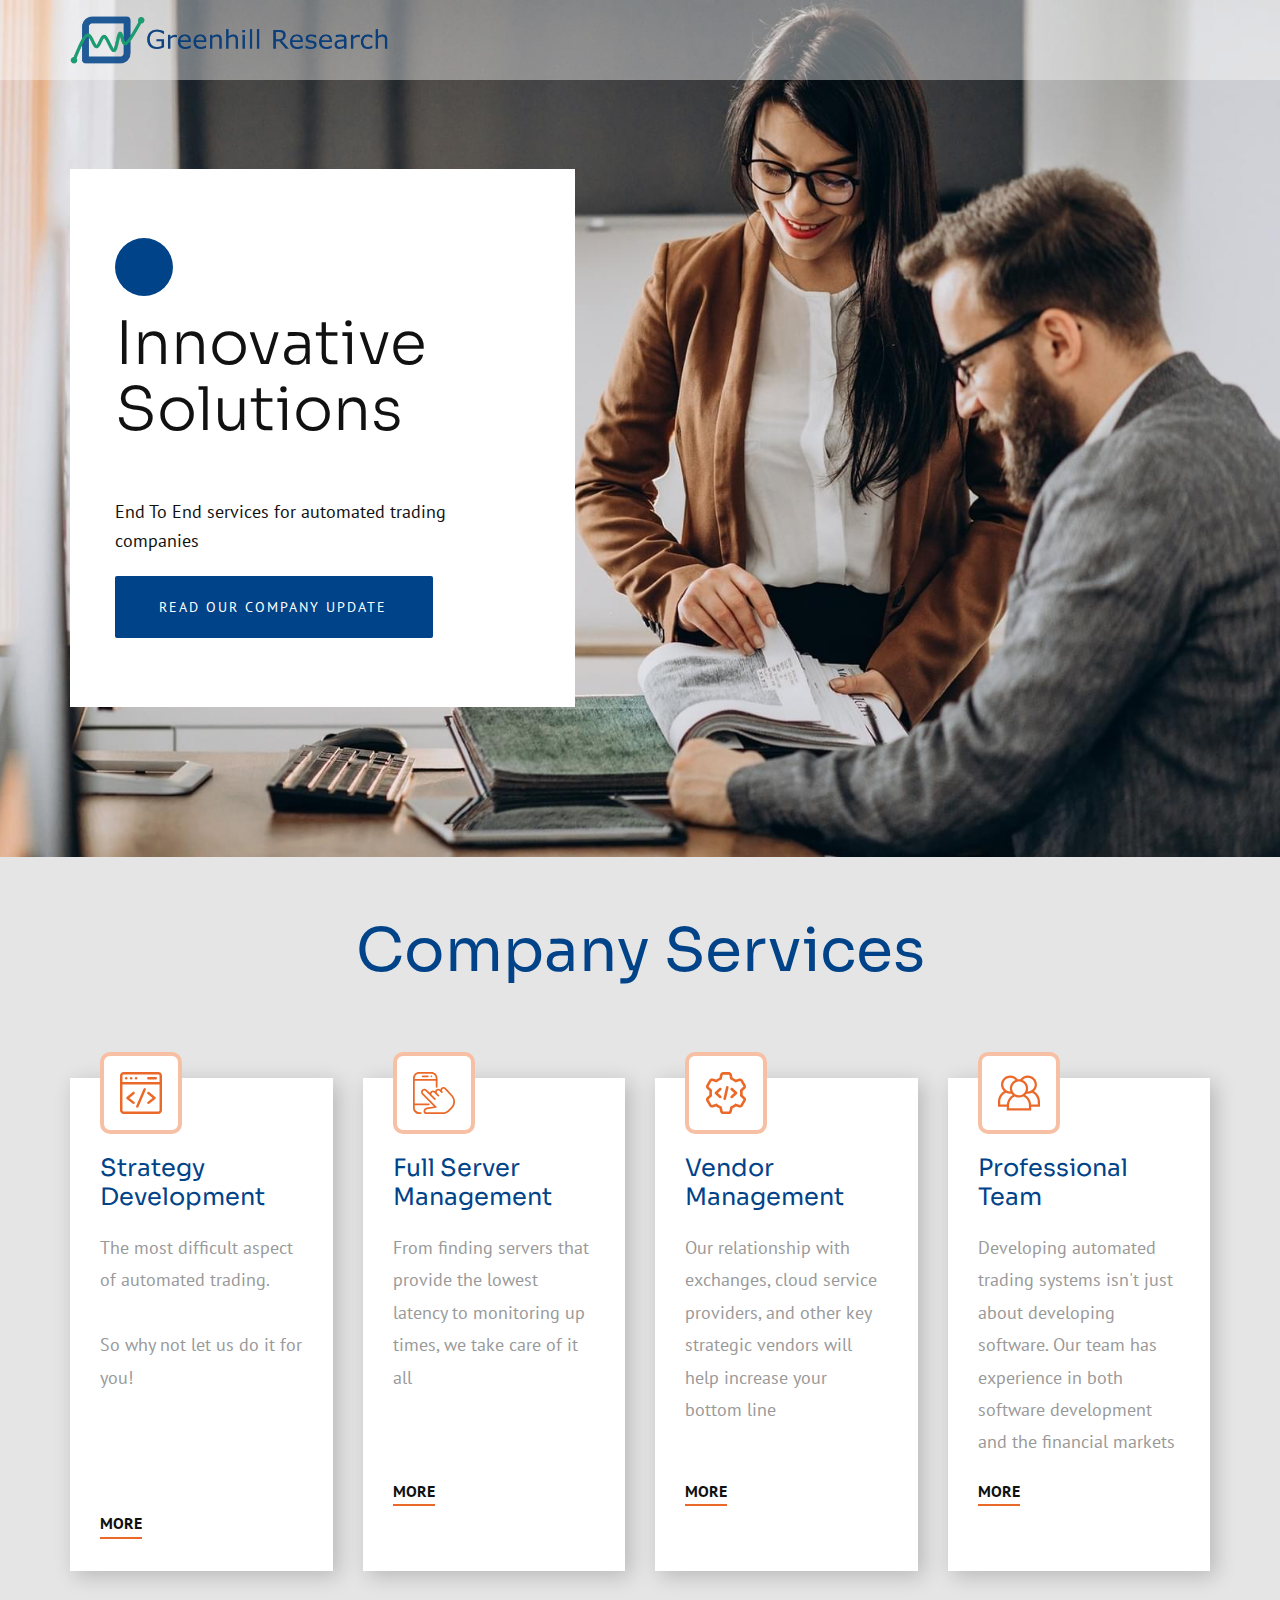
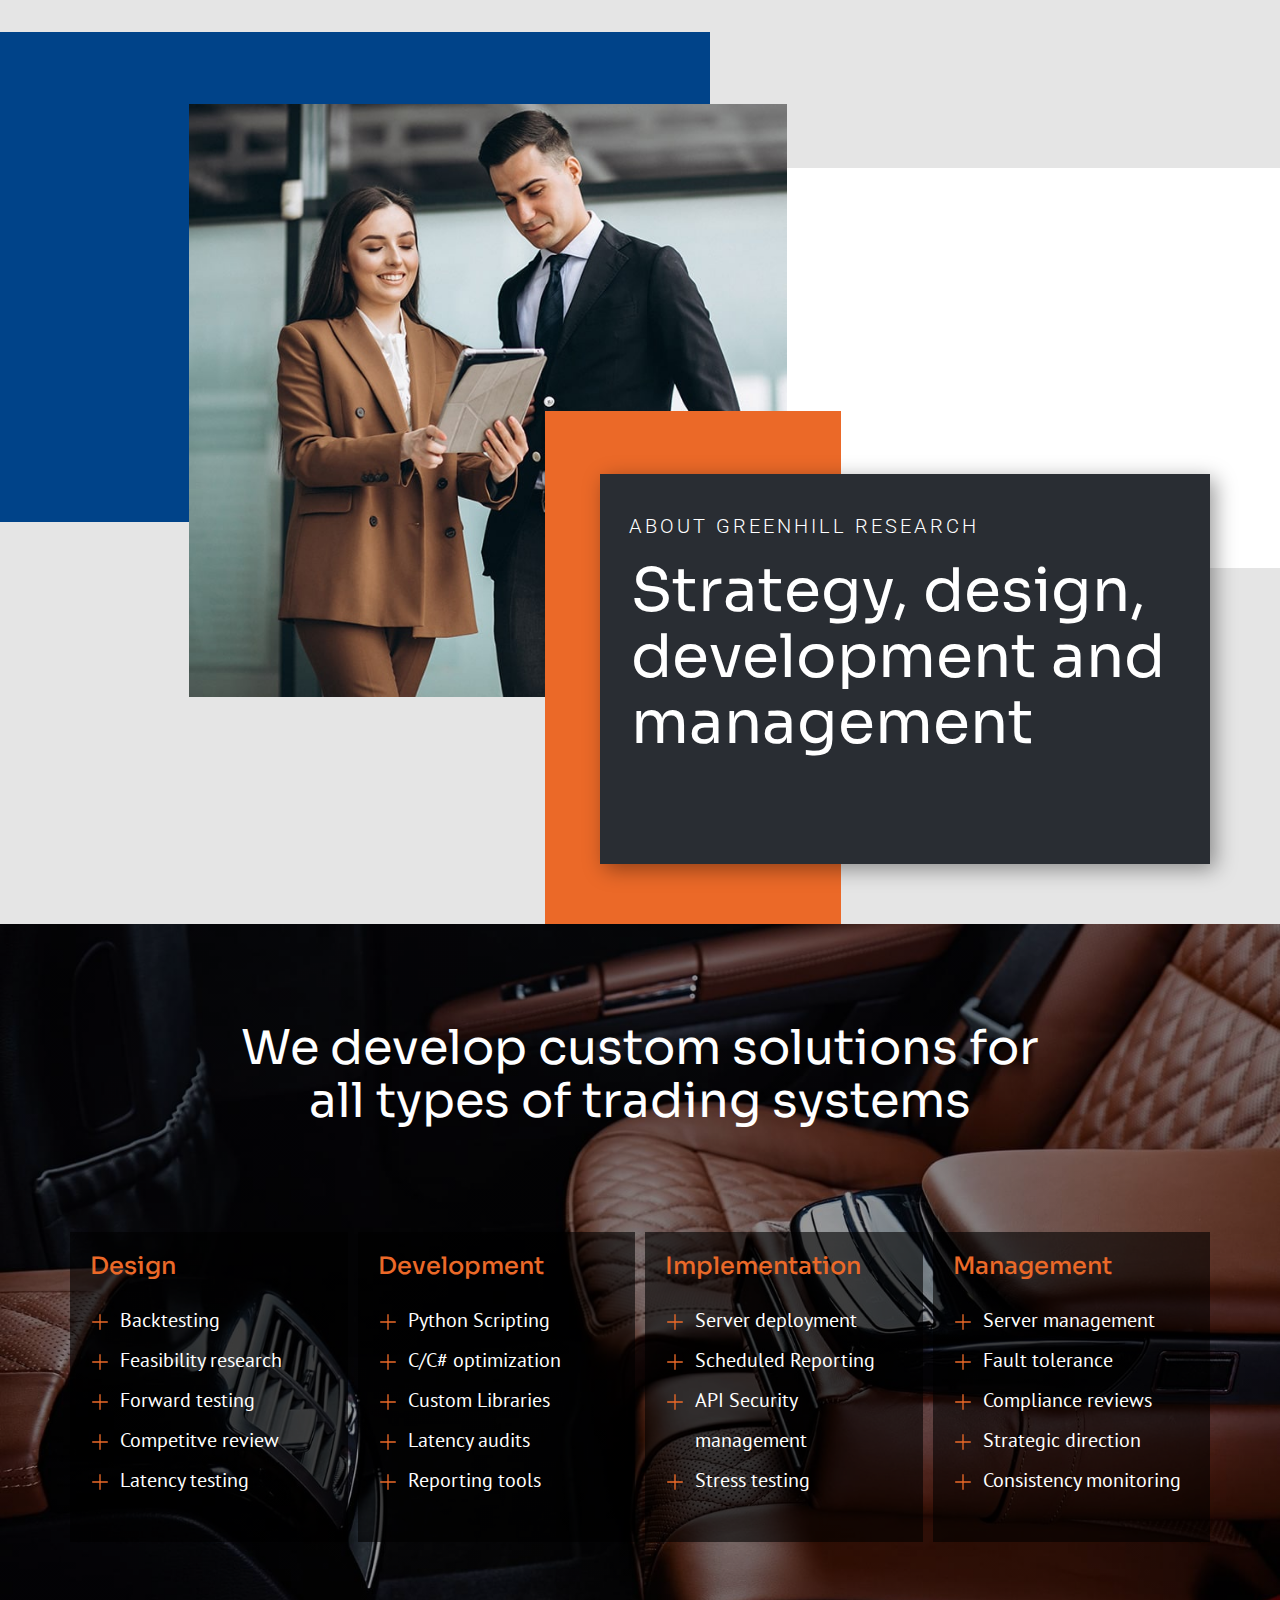
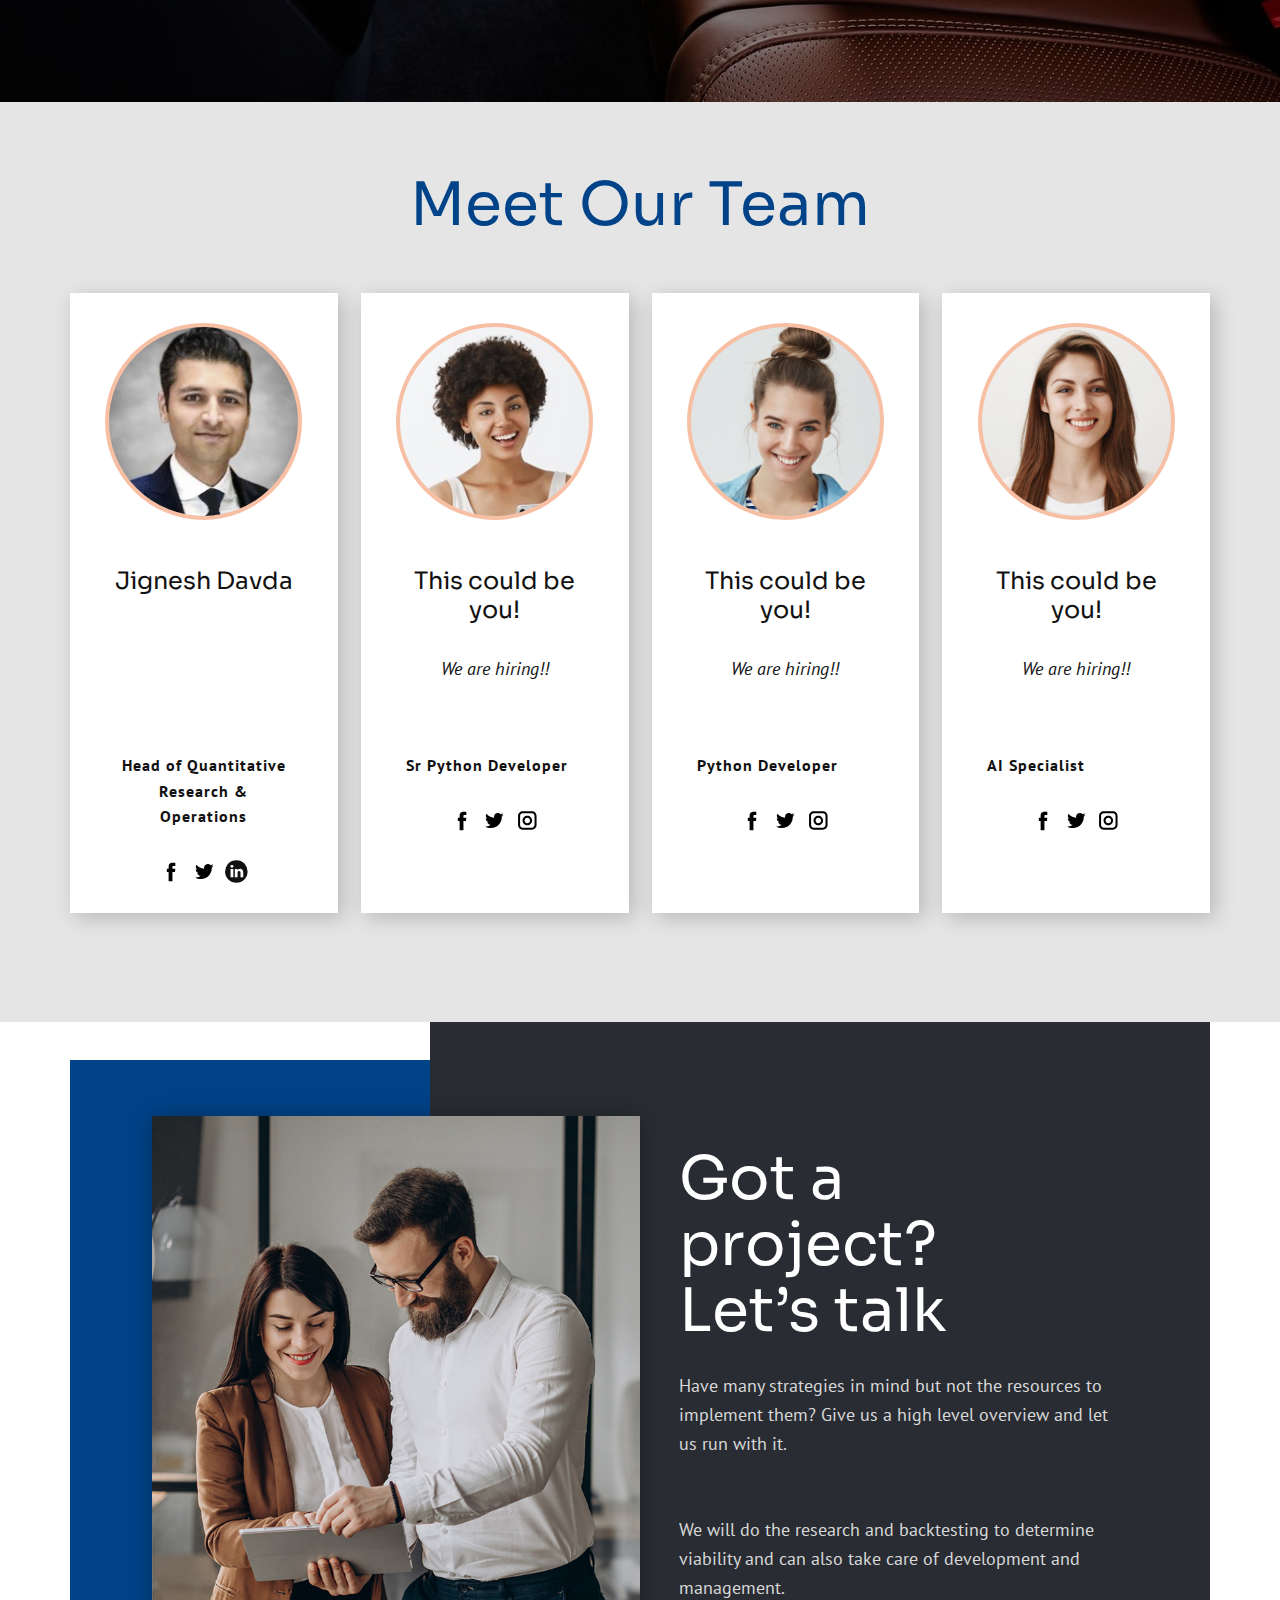
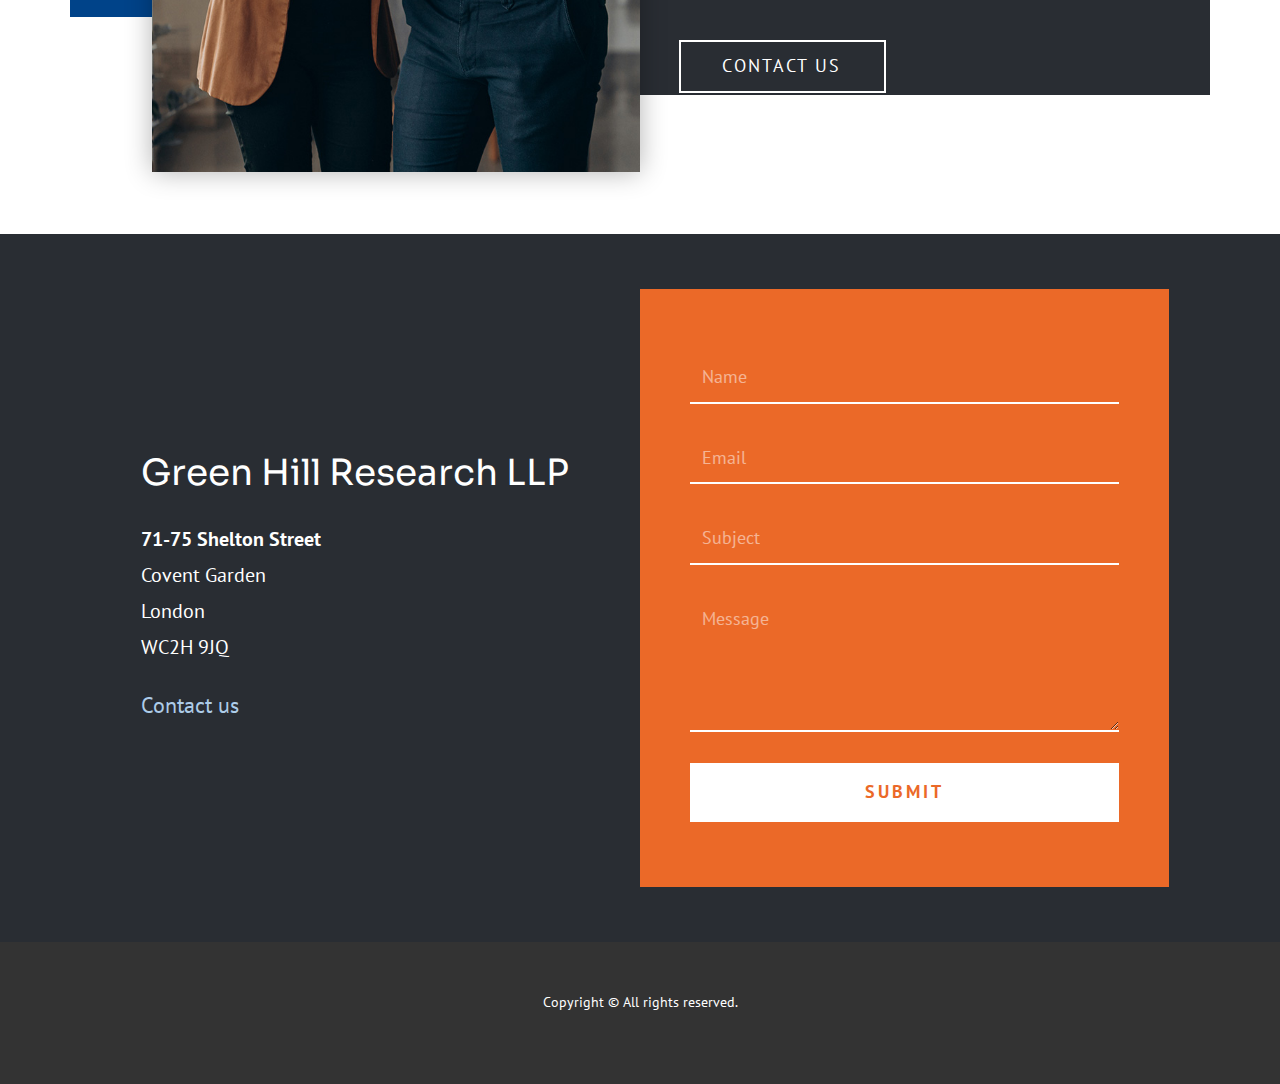
==== commit 2cdc156b: "Add blog link to home + home styling tweaks" ====
--- a/index.html
+++ b/index.html
@@ -34,10 +34,10 @@
 <body data-home-page="Home.html" data-home-page-title="Home" class="u-body u-overlap u-overlap-transparent">
   <header class="u-clearfix u-header u-header" id="sec-3a80">
     <div class="u-clearfix u-sheet u-sheet-1">
-      <a href="https://www.greenhillresearch.com/" class="u-image u-logo u-image-1" data-image-width="1200"
-        data-image-height="184">
-        <img src="images/v2.png" class="u-logo-image u-logo-image-1">
+      <a href="https://www.greenhillresearch.com/" class="u-image u-logo">
+        <img src="images/v2.png" class="u-logo-image">
       </a>
+      <!-- 
       <nav class="u-menu u-menu-dropdown u-offcanvas u-menu-1" data-responsive-from="XL">
         <div class="menu-collapse" style="font-size: 1rem; letter-spacing: 0px;">
           <a class="u-button-style u-custom-left-right-menu-spacing u-custom-padding-bottom u-custom-top-bottom-menu-spacing u-nav-link u-text-active-palette-1-base u-text-hover-palette-2-base"
@@ -98,6 +98,7 @@
           <div class="u-black u-menu-overlay u-opacity u-opacity-70" wfd-invisible="true"></div>
         </div>
       </nav>
+      -->
     </div>
   </header>
   <section class="u-clearfix u-image u-section-1" id="carousel_2e1d" data-image-width="1620" data-image-height="1080">
@@ -110,9 +111,8 @@
           <p class="u-text u-text-2">
             <br>End To End services for automated trading companies
           </p>
-          <a href="mailto:info@greenhillresearch.com"
-            class="u-active-black u-border-none u-btn u-btn-round u-button-style u-custom-color-1 u-hover-black u-radius-2 u-text-active-white u-text-hover-white u-btn-1">contact
-            us</a>
+          <a href="blog/GRHAnnouncementFeb2023.html"
+            class="u-active-black u-border-none u-btn u-btn-round u-button-style u-custom-color-1 u-hover-black u-radius-2 u-text-active-white u-text-hover-white u-btn-1">Read our company update</a>
         </div>
       </div>
     </div>
@@ -825,7 +825,10 @@
                 <p class="u-text u-text-2"><b>71-75 Shelton Street</b>
                   <br>Covent Garden<br>London<br>WC2H 9JQ
                 </p>
-                <div class="u-align-left u-social-icons u-spacing-10 u-social-icons-1">
+                <a href="mailto:info@greenhillresearch.com" class="footer-contact-us">
+                  Contact us
+                </a>
+                <!-- <div class="u-align-left u-social-icons u-spacing-10 u-social-icons-1">
                   <a class="u-social-url" target="_blank" href="https://facebook.com/facebook.com"><span
                       class="u-icon u-icon-circle u-social-facebook u-social-icon u-text-palette-2-base u-icon-1">
                       <svg class="u-svg-link" preserveAspectRatio="xMidYMin slice" viewBox="0 0 112 112" style="">
@@ -892,7 +895,7 @@
                       </svg>
                     </span>
                   </a>
-                </div>
+                </div> -->
               </div>
             </div>
             <div
@@ -946,7 +949,6 @@
     </div>
   </section>
 
-
   <footer class="u-align-center u-clearfix u-footer u-grey-80 u-footer" id="sec-86f6">
     <div class="u-clearfix u-sheet u-sheet-1">
       <p class="u-small-text u-text u-text-variant u-text-1">Copyright © All rights reserved.</p>
--- a/main.css
+++ b/main.css
@@ -12772,10 +12772,6 @@
 .u-overlap .u-header.u-sticky {
   position: fixed;
 }
-.u-overlap.u-overlap-transparent .u-header {
-  background-color: transparent !important;
-  background-image: none !important;
-}
 .u-overlap.u-offcanvas-opened .u-header.u-sticky {
   z-index: auto;
   position: absolute !important;
@@ -34798,7 +34794,7 @@
 }
 
 .u-header .u-sheet-1 {
-  min-height: 108px;
+  min-height: 80px;
 }
 
 .u-header .u-image-1 {
@@ -34807,11 +34803,6 @@
   margin: 11px auto 0 -13px;
 }
 
-.u-header .u-logo-image-1 {
-  width: 100%;
-  height: 100%;
-}
-
 .u-header .u-menu-1 {
   margin: -43px 0 22px auto;
 }
--- a/Home.css
+++ b/Home.css
@@ -79,7 +79,7 @@
   }
 
   .u-section-1 .u-group-1 {
-    margin-top: -602px;
+    margin-top: 110px;
   }
 
   .u-section-1 .u-container-layout-1 {
@@ -95,7 +95,6 @@
 
   .u-section-1 .u-group-1 {
     width: 340px;
-    margin-top: -452px;
   }
 
   .u-section-1 .u-shape-1 {
@@ -2278,4 +2277,22 @@
   .u-section-9 .u-form-1 {
     width: 300px;
   }
+}
+
+/* custom css */
+.u-header{
+  background-color: rgba(255,255,255,0.4);
+}
+.u-header .u-logo img{
+  max-width: 320px;
+}
+.u-header .u-sheet{
+  display: flex;
+  align-items: center;
+}
+
+.footer-contact-us{
+  margin-top: 1em;
+  color: #fff;
+  font-size: 1.4em;
 }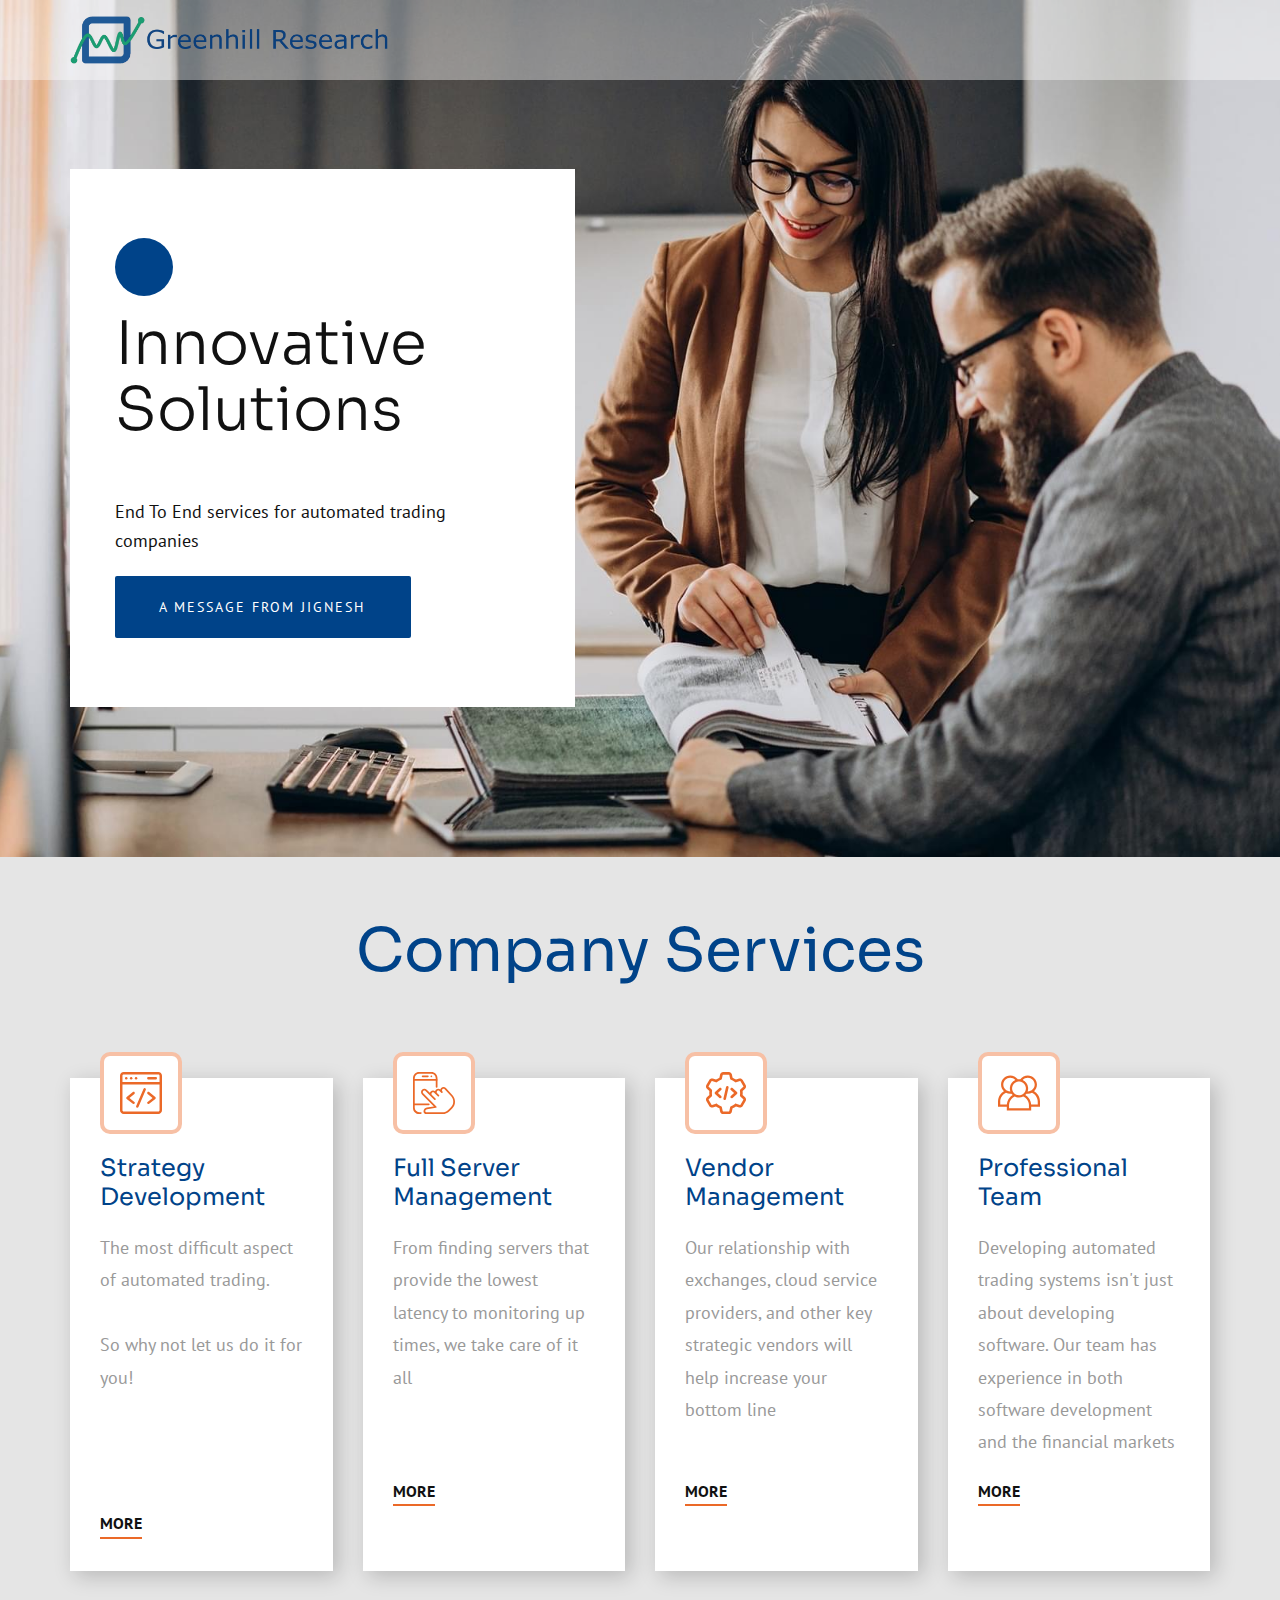
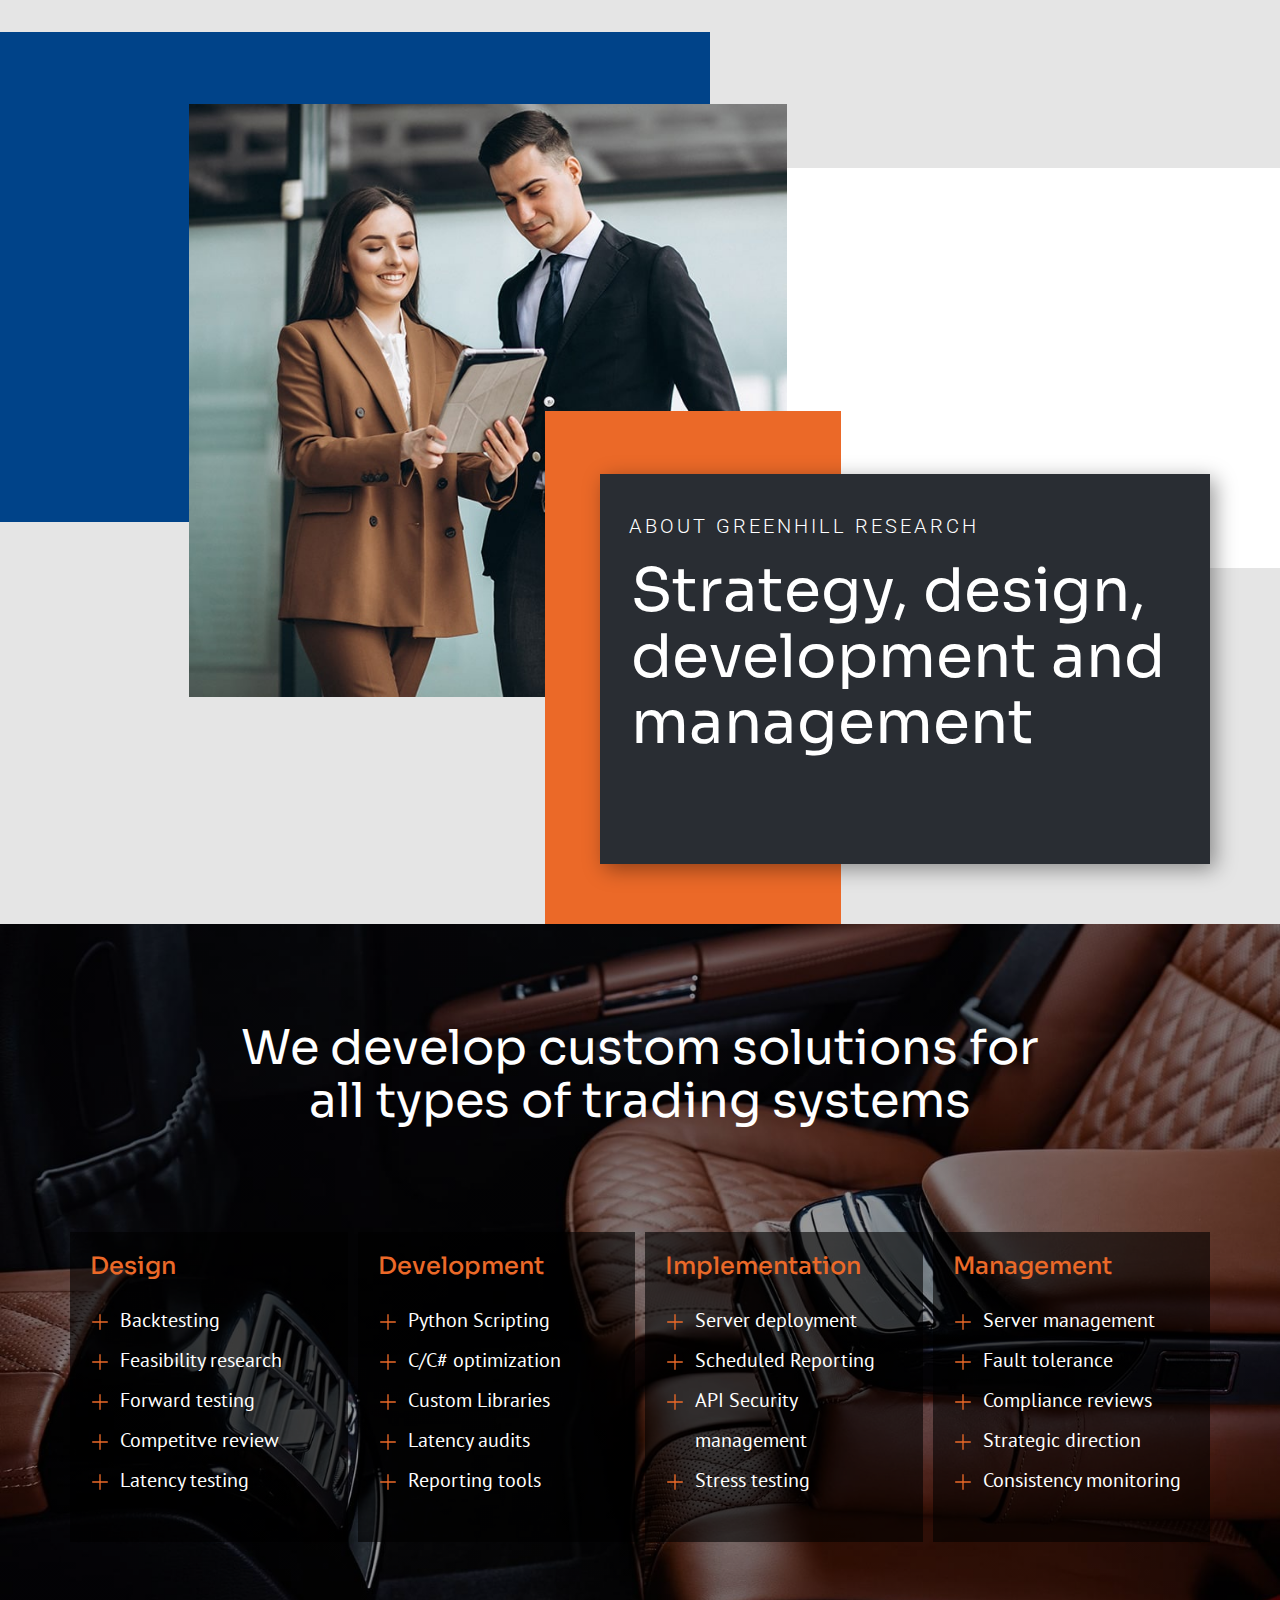
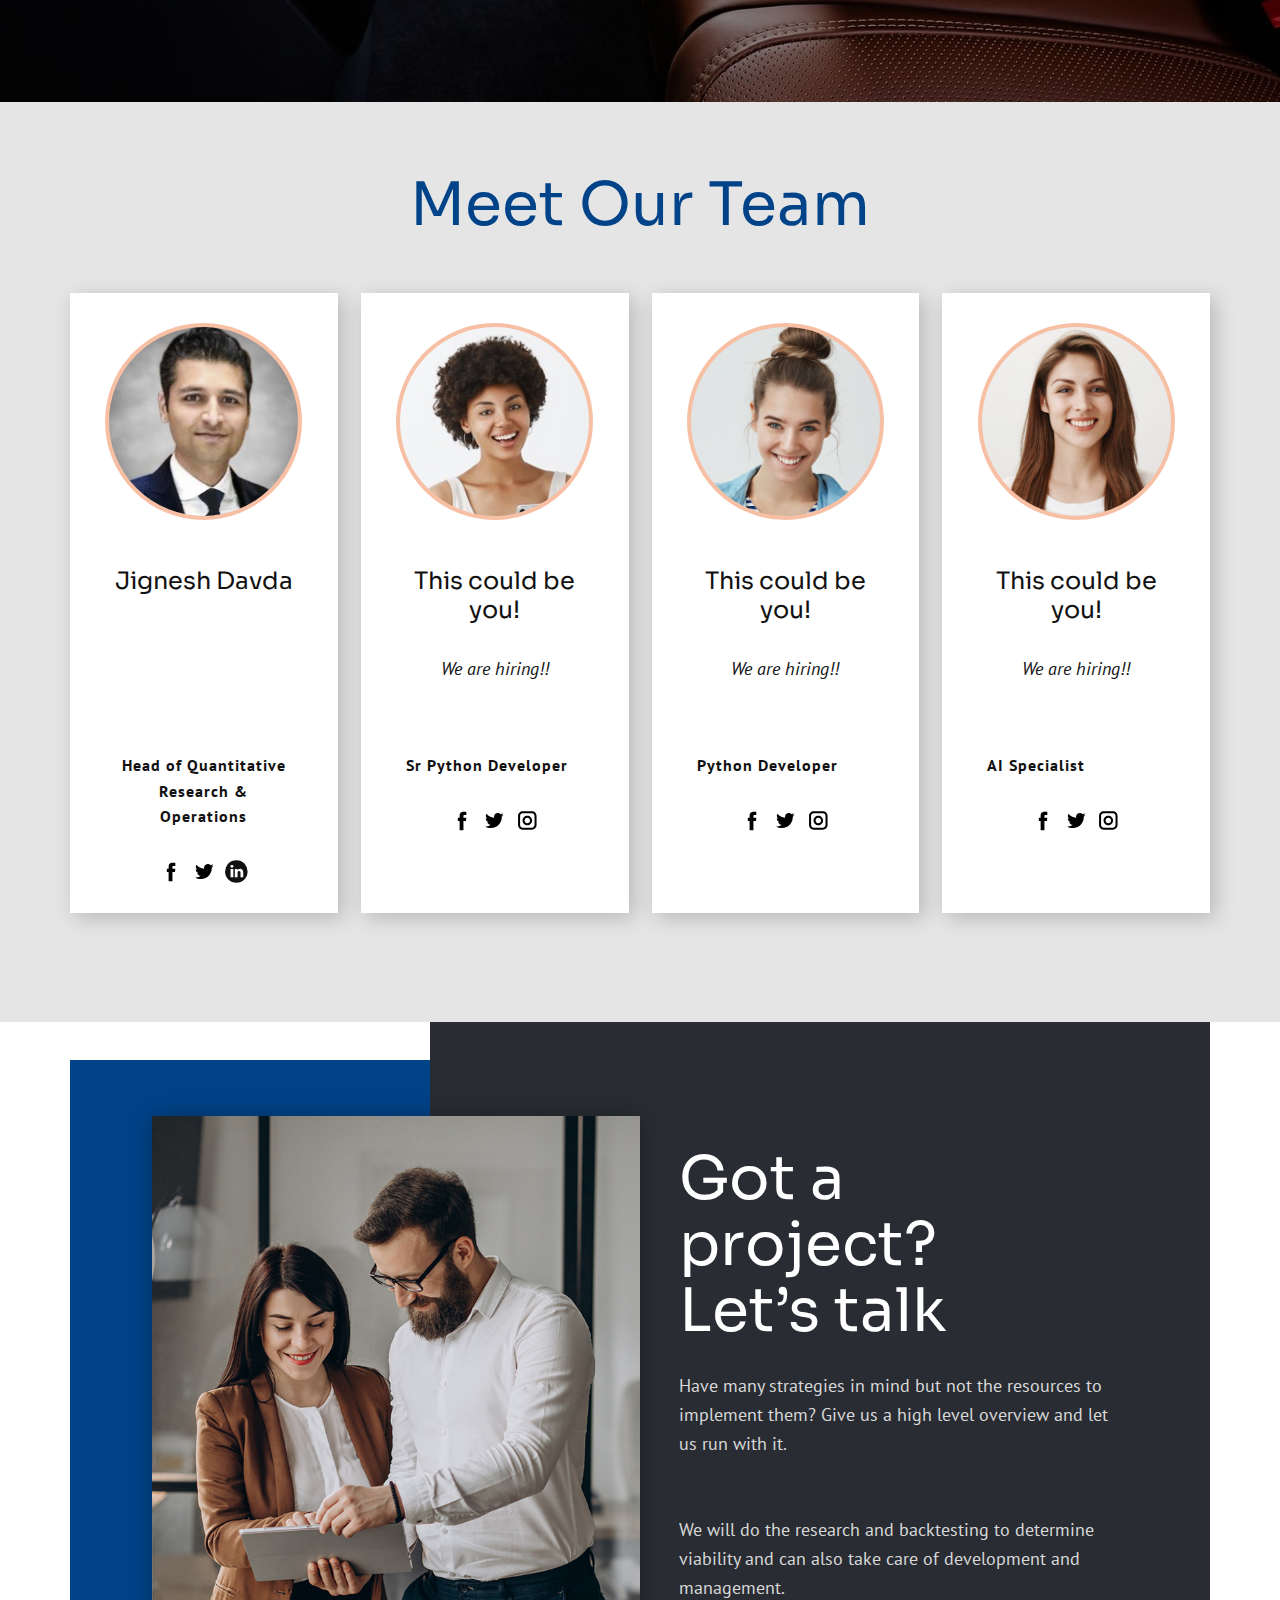
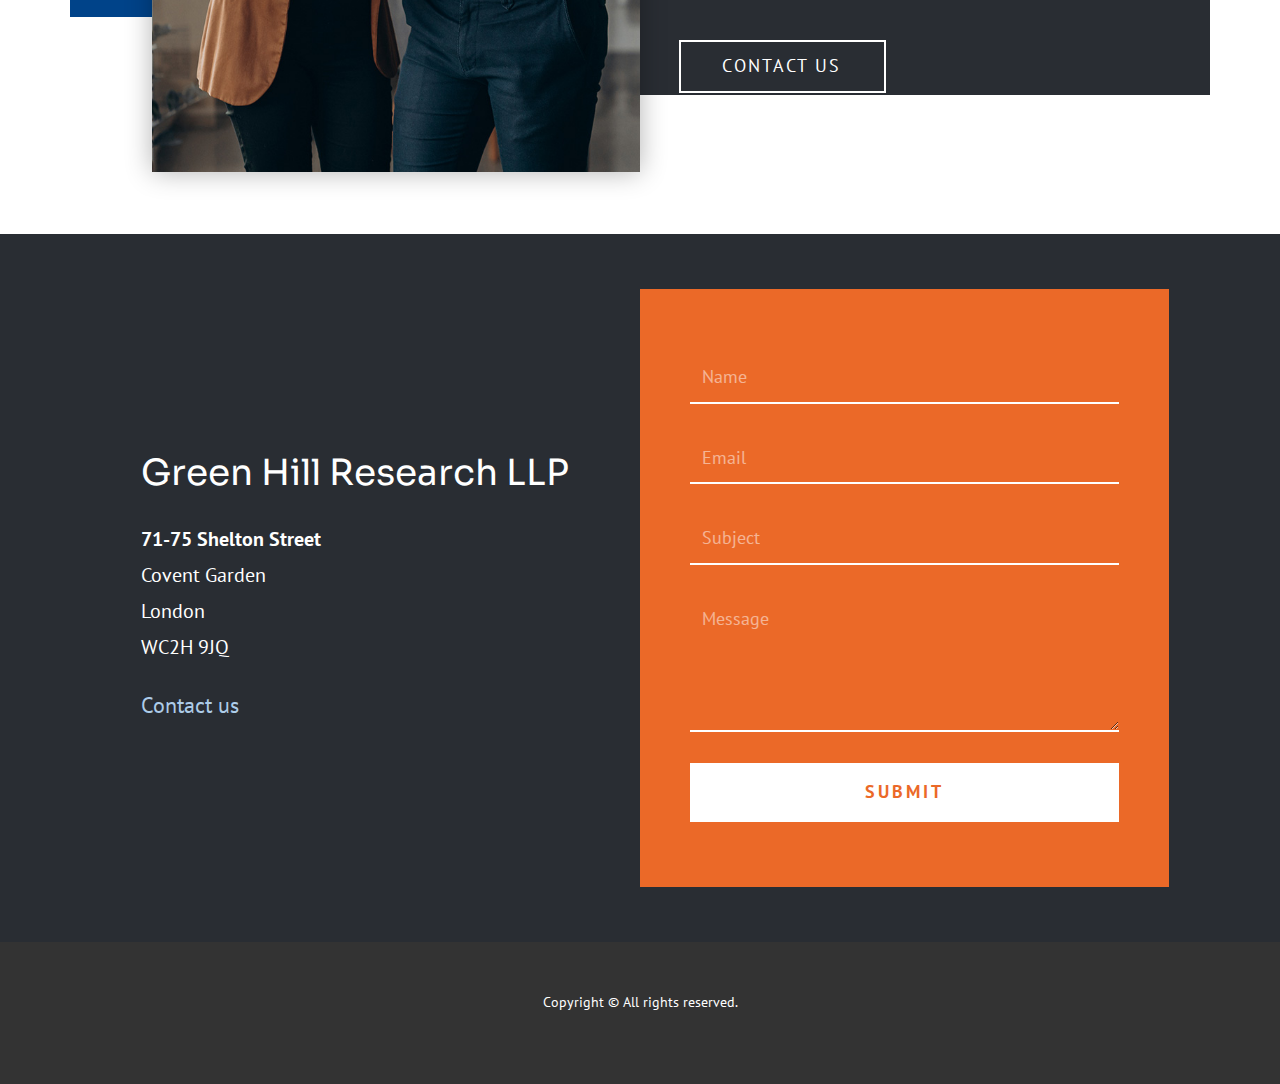
==== commit 9e605ea9: "Link message from Jignesh on home page" ====
--- a/index.html
+++ b/index.html
@@ -111,8 +111,8 @@
           <p class="u-text u-text-2">
             <br>End To End services for automated trading companies
           </p>
-          <a href="blog/GRHAnnouncementFeb2023.html"
-            class="u-active-black u-border-none u-btn u-btn-round u-button-style u-custom-color-1 u-hover-black u-radius-2 u-text-active-white u-text-hover-white u-btn-1">Read our company update</a>
+          <a href="blog/MessageFromManagingPartner.html"
+            class="u-active-black u-border-none u-btn u-btn-round u-button-style u-custom-color-1 u-hover-black u-radius-2 u-text-active-white u-text-hover-white u-btn-1">A message from Jignesh</a>
         </div>
       </div>
     </div>
